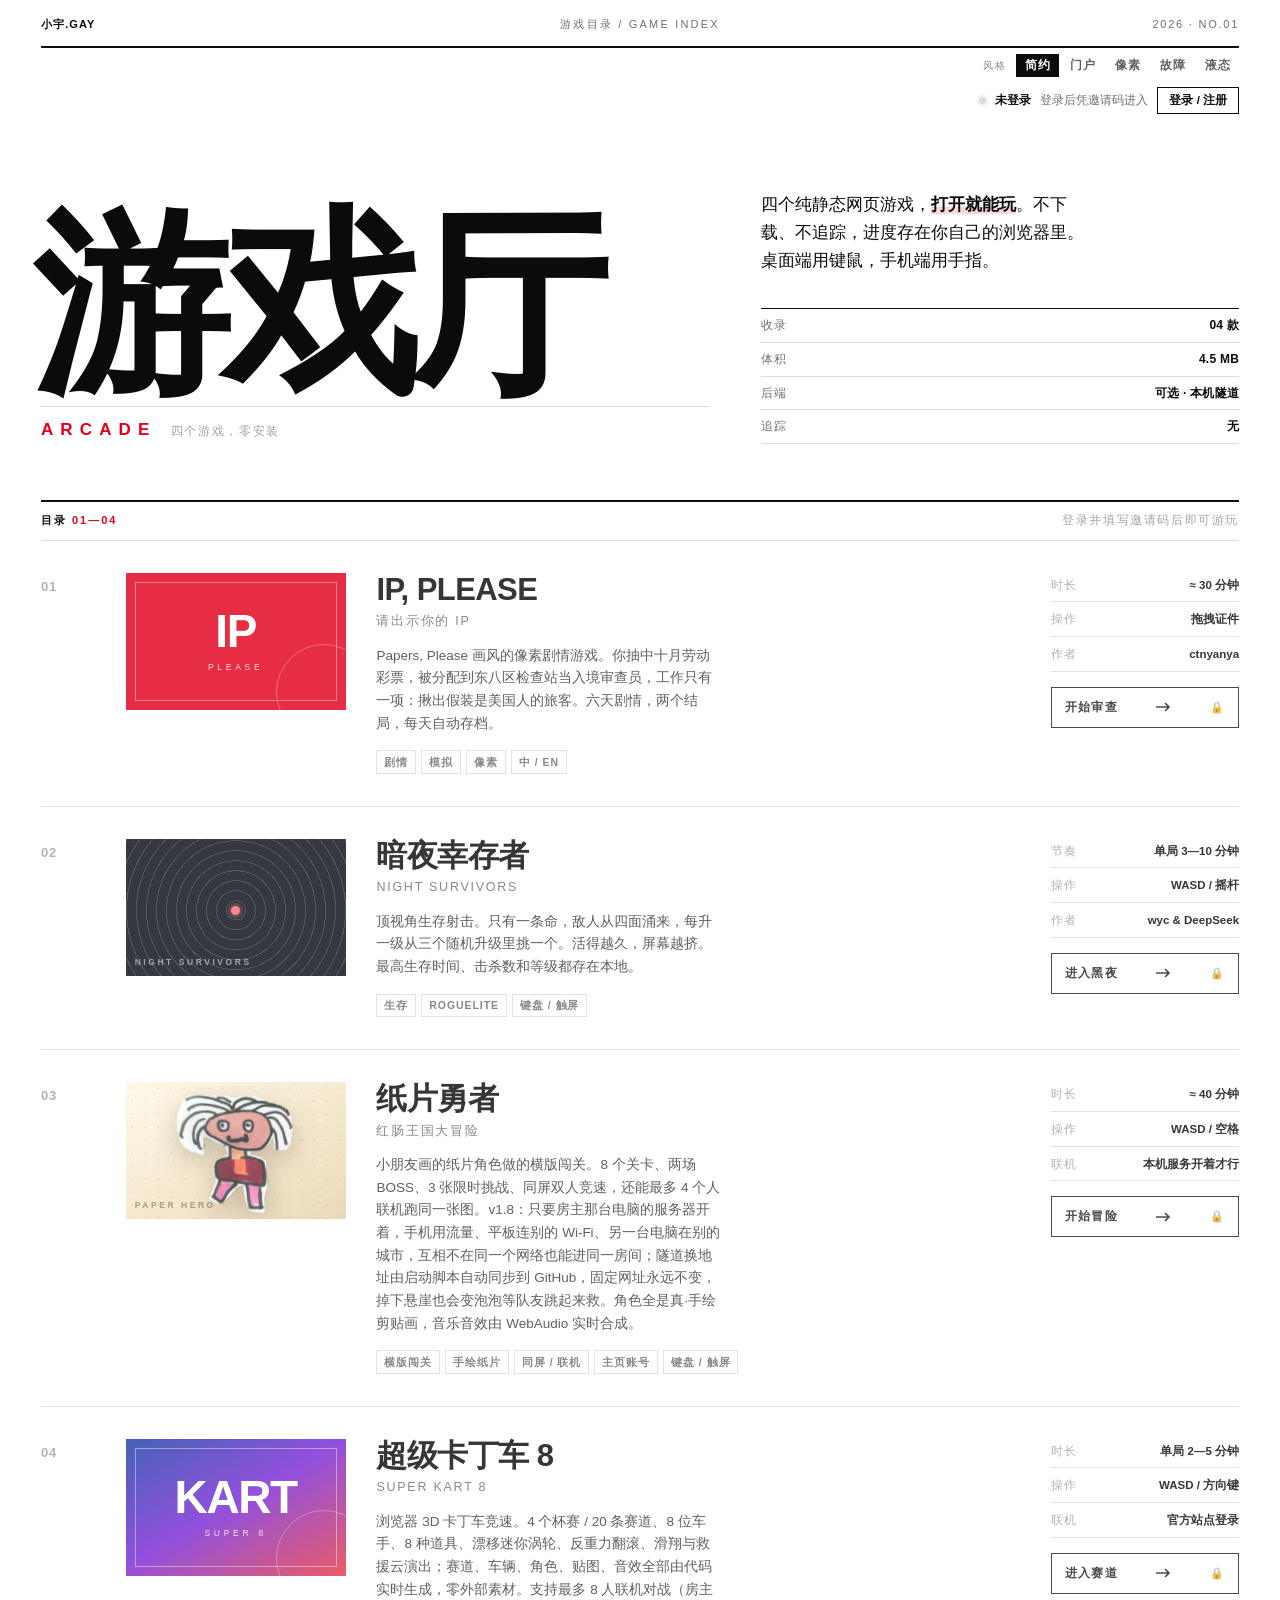
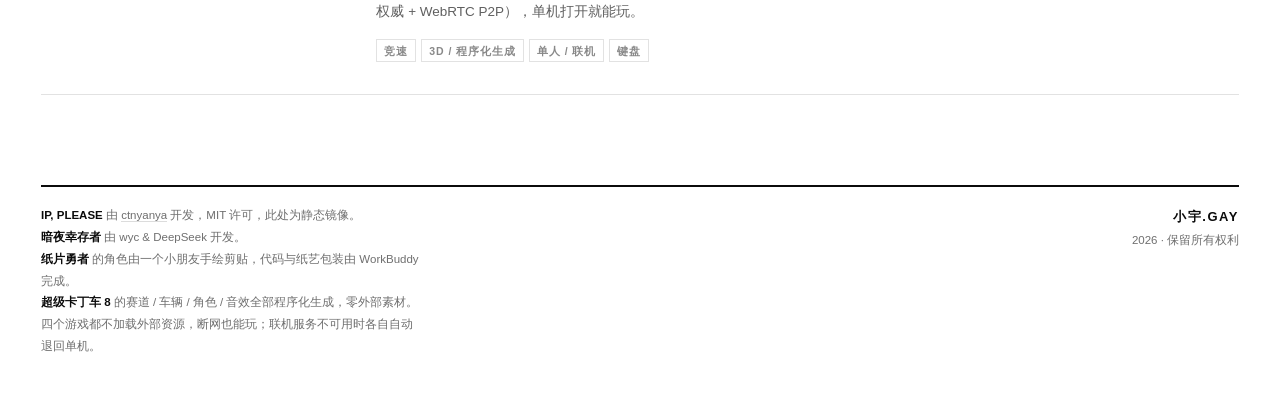
==== index.html @ 8f05ebe6 "Add Super Kart 8 (games/super-kart-8) and 4th entry on homepage" ====
<!DOCTYPE html>
<html lang="zh-CN" data-style="clean">
<head>
<meta charset="UTF-8">
<meta name="viewport" content="width=device-width, initial-scale=1">
<meta name="theme-color" content="#ffffff">
<!-- 账号后端：local = 存本机浏览器；ESP32 发站时会把它改写成 same-origin -->
<meta name="arcade-api" content="local">
<title>游戏厅 · 小宇.GAY</title>
<meta name="description" content="两个纯静态网页游戏：IP, PLEASE（像素剧情）与 暗夜幸存者（生存射击）。打开就能玩，不登录、不下载、不追踪。">
<meta property="og:type" content="website">
<meta property="og:title" content="游戏厅 · 小宇.GAY">
<meta property="og:description" content="两个纯静态网页游戏，打开就能玩。">
<meta property="og:url" content="https://xn--29s3l.xn--0iv.gay/">
<link rel="icon" href="data:image/svg+xml,%3Csvg xmlns='http://www.w3.org/2000/svg' viewBox='0 0 32 32'%3E%3Crect width='32' height='32' fill='%230b0b0b'/%3E%3Crect x='6' y='6' width='20' height='20' fill='%23e2001a'/%3E%3C/svg%3E">
<script>
  /* 尽早应用主题，避免闪白 */
  (function(){
    try{
      var q = new URLSearchParams(location.search).get('style');
      var s = q || localStorage.getItem('arcade-style');
      if(['clean','portal','pixel','glitch','glass'].indexOf(s) >= 0){
        document.documentElement.setAttribute('data-style', s);
      }
    }catch(e){}
  })();
</script>
<style>
/* ==========================================================================
   0. 基础重置
   ========================================================================== */
*{box-sizing:border-box;margin:0;padding:0}
html{-webkit-text-size-adjust:100%}
a{color:inherit;text-decoration:none}
img,svg{display:block}
[hidden]{display:none !important}

/* ==========================================================================
   0.5 通用界面令牌（账号条 / 弹窗共用，各主题覆盖）
   ========================================================================== */
:root{
  --ui-bg:#ffffff;
  --ui-fg:#0b0b0b;
  --ui-mut:#6f6f6f;
  --ui-line:#0b0b0b;
  --ui-soft:#dcdcdc;
  --ui-accent:#e2001a;
  --ui-radius:0px;
  --ui-font:"Helvetica Neue",Helvetica,Arial,"PingFang SC",sans-serif;
  --ui-shadow:0 30px 80px rgba(0,0,0,.24);
  --ui-blur:none;
}
html[data-style="portal"]{
  --ui-bg:#f7fbff;--ui-fg:#001133;--ui-mut:#556;
  --ui-line:#99bbcc;--ui-soft:#c9d8e8;--ui-accent:#2c5c9c;
  --ui-radius:0px;--ui-font:Arial,"黑体","Microsoft YaHei",sans-serif;
  --ui-shadow:4px 4px 0 rgba(0,0,0,.28);
}
html[data-style="pixel"]{
  --ui-bg:#12121e;--ui-fg:#e6e6f0;--ui-mut:#7d7d96;
  --ui-line:#2a2a44;--ui-soft:#3a3a5c;--ui-accent:#00e5ff;
  --ui-radius:0px;--ui-font:ui-monospace,"SF Mono",Menlo,Consolas,monospace;
  --ui-shadow:0 0 0 3px #0b0b12,0 0 0 6px #1a1a2c,0 0 50px rgba(0,229,255,.22);
}
html[data-style="glitch"]{
  --ui-bg:#0b0b0f;--ui-fg:#dcdce2;--ui-mut:#6b6b78;
  --ui-line:#1e1e26;--ui-soft:#23232c;--ui-accent:#ff2b4e;
  --ui-radius:0px;--ui-font:ui-monospace,"SF Mono",Menlo,Consolas,monospace;
  --ui-shadow:0 0 0 1px #2a2a34,0 0 60px rgba(255,43,78,.12);
}
html[data-style="glass"]{
  --ui-bg:rgba(255,255,255,.72);--ui-fg:#15151a;--ui-mut:#5f6068;
  --ui-line:rgba(255,255,255,.9);--ui-soft:rgba(21,21,26,.12);--ui-accent:#0a84ff;
  --ui-radius:26px;--ui-font:-apple-system,BlinkMacSystemFont,"SF Pro Text","PingFang SC",Arial,sans-serif;
  --ui-shadow:0 30px 80px rgba(24,34,66,.26);
  --ui-blur:blur(30px) saturate(180%);
}

/* ==========================================================================
   1. 简约 · 瑞士国际主义（默认）
   ========================================================================== */
html[data-style="clean"]{
  --ink:#0b0b0b;
  --paper:#ffffff;
  --red:#e2001a;
  --gray:#6f6f6f;
  --gray-2:#a3a3a3;
  --rule:#dcdcdc;
  --wash:#f4f4f4;
  --font:"Helvetica Neue",Helvetica,"Inter",Arial,"PingFang SC","Hiragino Sans GB","Microsoft YaHei",sans-serif;
  --pad:clamp(18px,3.2vw,44px);
}
html[data-style="clean"] body{
  background:var(--paper);color:var(--ink);font-family:var(--font);
  font-size:15px;line-height:1.55;
  -webkit-font-smoothing:antialiased;text-rendering:optimizeLegibility;
}
html[data-style="clean"] ::selection{background:var(--red);color:#fff}
html[data-style="clean"] .wrap{max-width:1500px;margin:0 auto;padding:0 var(--pad)}

/* 报头 */
html[data-style="clean"] .masthead{
  display:grid;grid-template-columns:1fr auto 1fr;align-items:baseline;gap:16px;
  padding:16px 0 13px;border-bottom:2px solid var(--ink);
  font-size:11px;letter-spacing:.16em;text-transform:uppercase;font-weight:600;
}
html[data-style="clean"] .masthead .mark{letter-spacing:.1em}
html[data-style="clean"] .masthead .mark b{font-weight:700}
html[data-style="clean"] .masthead .mid{color:var(--gray);letter-spacing:.2em;font-weight:500}
html[data-style="clean"] .masthead .right{text-align:right;color:var(--gray);letter-spacing:.16em;font-weight:500}

/* 首屏 */
html[data-style="clean"] .hero{
  display:grid;grid-template-columns:minmax(0,7fr) minmax(0,5fr);
  gap:clamp(24px,4vw,72px);
  padding:clamp(34px,6vw,78px) 0 clamp(30px,4.5vw,56px);align-items:end;
}
html[data-style="clean"] .hero h1{
  font-size:clamp(76px,15.5vw,208px);line-height:.82;letter-spacing:-.045em;
  font-weight:700;margin-left:-.045em;
}
html[data-style="clean"] .hero .sub{
  display:flex;align-items:baseline;gap:14px;margin-top:clamp(12px,1.6vw,22px);
  padding-top:10px;border-top:1px solid var(--rule);
}
html[data-style="clean"] .hero .sub .en{
  font-size:clamp(13px,1.5vw,17px);letter-spacing:.42em;text-transform:uppercase;
  font-weight:700;color:var(--red);
}
html[data-style="clean"] .hero .sub .cn{font-size:12px;letter-spacing:.14em;color:var(--gray-2);font-weight:500}
html[data-style="clean"] .lede{font-size:clamp(15px,1.35vw,17.5px);line-height:1.62;max-width:34ch;text-wrap:pretty}
html[data-style="clean"] .lede b{font-weight:700;box-shadow:inset 0 -.42em 0 rgba(226,0,26,.16)}
html[data-style="clean"] .specs{margin-top:clamp(22px,2.6vw,34px);border-top:1px solid var(--ink)}
html[data-style="clean"] .specs div{
  display:flex;justify-content:space-between;align-items:baseline;gap:12px;
  padding:7px 0;border-bottom:1px solid var(--rule);font-size:12px;
}
html[data-style="clean"] .specs dt{color:var(--gray);letter-spacing:.1em}
html[data-style="clean"] .specs dd{font-weight:700;font-variant-numeric:tabular-nums;letter-spacing:.02em}

/* 索引栏 */
html[data-style="clean"] .bar{
  display:flex;justify-content:space-between;align-items:baseline;gap:16px;
  padding:10px 0;border-top:2px solid var(--ink);border-bottom:1px solid var(--rule);
  font-size:11px;letter-spacing:.18em;text-transform:uppercase;font-weight:600;
}
html[data-style="clean"] .bar .count{color:var(--red)}
html[data-style="clean"] .bar .hint{color:var(--gray-2);letter-spacing:.14em;font-weight:500;text-transform:none;font-size:11.5px}

/* 条目 */
html[data-style="clean"] .entry{display:block;border-bottom:1px solid var(--rule);position:relative}
html[data-style="clean"] .entry > .row{
  display:grid;grid-template-columns:54px minmax(0,220px) minmax(0,1fr) 188px;
  gap:clamp(16px,2.4vw,38px);padding:clamp(20px,2.6vw,32px) 0;align-items:start;
  transition:background .16s ease;
}
html[data-style="clean"] .entry::before{
  content:"";position:absolute;left:calc(-1 * var(--pad));top:0;bottom:0;width:4px;
  background:var(--red);transform:scaleY(0);transform-origin:top;
  transition:transform .22s cubic-bezier(.2,.7,.3,1);
}
html[data-style="clean"] .entry:hover::before,
html[data-style="clean"] .entry:focus-within::before{transform:scaleY(1)}
html[data-style="clean"] .entry:hover .row,
html[data-style="clean"] .entry:focus-within .row{background:var(--wash)}
html[data-style="clean"] .entry:hover .num,
html[data-style="clean"] .entry:focus-within .num{color:var(--red)}
html[data-style="clean"] .entry:hover .go,
html[data-style="clean"] .entry:focus-within .go{background:var(--red);border-color:var(--red);color:#fff}
html[data-style="clean"] .entry:hover .go svg,
html[data-style="clean"] .entry:focus-within .go svg{transform:translateX(3px)}
html[data-style="clean"] .num{
  font-size:13px;font-weight:700;letter-spacing:.06em;font-variant-numeric:tabular-nums;
  color:var(--gray-2);padding-top:4px;transition:color .16s;
}

/* 封面 */
.art{position:relative;aspect-ratio:16/10;width:100%;overflow:hidden}
.art-ip{background:#e2001a}
.art-ip .lbl{position:absolute;inset:0;display:flex;flex-direction:column;justify-content:center;align-items:center;color:#fff}
.art-ip .big{font-size:clamp(34px,3.6vw,46px);font-weight:700;letter-spacing:-.03em;line-height:1}
.art-ip .small{font-size:8.5px;letter-spacing:.44em;text-transform:uppercase;margin-top:7px;opacity:.85}
.art-ip .frame{position:absolute;inset:9px;border:1px solid rgba(255,255,255,.42)}
.art-ip .stamp{position:absolute;right:-26px;bottom:-30px;width:96px;height:96px;border:1.5px solid rgba(255,255,255,.3);border-radius:50%}
.art-kart{background:linear-gradient(150deg,#1e3fa8 0%,#7a2bd6 48%,#e63946 100%)}
html[data-style="pixel"] .art-kart{background:linear-gradient(150deg,#1b1f4b,#e60067)}
html[data-style="glitch"] .art-kart{background:linear-gradient(150deg,#141824,#6b1020)}
.art-night{background:#0a0d18}
.art-night::before{
  content:"";position:absolute;inset:0;
  background:repeating-radial-gradient(circle at 50% 52%,transparent 0 9px,rgba(255,255,255,.16) 9px 10px);
}
.art-night::after{
  content:"";position:absolute;left:50%;top:52%;width:9px;height:9px;margin:-4.5px 0 0 -4.5px;
  background:#ff6b7a;border-radius:50%;box-shadow:0 0 0 3px rgba(255,107,122,.22);
}
.art-night .lbl{
  position:absolute;left:9px;bottom:7px;font-size:8.5px;letter-spacing:.3em;
  text-transform:uppercase;color:rgba(255,255,255,.55);font-weight:600;
}
.art-paper{background:linear-gradient(150deg,#FFF8E7 0%,#F4E4C4 55%,#E6D2AB 100%)}
.art-paper::before{
  content:"";position:absolute;inset:0;
  background-image:radial-gradient(rgba(120,90,55,.13) 1px,transparent 1px);
  background-size:13px 13px;
}
.art-paper img{
  position:absolute;left:50%;bottom:4%;height:88%;
  transform:translateX(-50%) rotate(-2deg);
  object-fit:contain;
  filter:drop-shadow(0 9px 13px rgba(70,45,20,.3));
}
.art-paper .lbl{
  position:absolute;left:9px;bottom:7px;font-size:8.5px;letter-spacing:.3em;
  text-transform:uppercase;color:rgba(90,60,30,.55);font-weight:600;
}

/* 正文 */
html[data-style="clean"] .body .title{display:block;font-size:clamp(21px,2.5vw,31px);font-weight:700;letter-spacing:-.018em;line-height:1.12}
html[data-style="clean"] .body .title-cn{display:block;font-size:12.5px;letter-spacing:.14em;color:var(--gray);margin-top:5px;font-weight:500}
html[data-style="clean"] .body .desc{display:block;margin-top:13px;font-size:13.5px;line-height:1.68;color:#3d3d3d;max-width:46ch;text-wrap:pretty}
html[data-style="clean"] .tags{display:flex;flex-wrap:wrap;gap:5px;margin-top:15px}
html[data-style="clean"] .tags span{
  font-size:10.5px;letter-spacing:.09em;padding:2.5px 7px;border:1px solid var(--rule);
  color:var(--gray);font-weight:600;text-transform:uppercase;
}

/* 侧栏 */
html[data-style="clean"] .side{display:flex;flex-direction:column;gap:9px;padding-top:4px}
html[data-style="clean"] .side .kv{display:flex;justify-content:space-between;gap:8px;font-size:11.5px;padding-bottom:7px;border-bottom:1px solid var(--rule)}
html[data-style="clean"] .side .kv .k{color:var(--gray-2);letter-spacing:.08em}
html[data-style="clean"] .side .kv .v{font-weight:600;text-align:right;font-variant-numeric:tabular-nums}
html[data-style="clean"] .go{
  margin-top:6px;display:flex;align-items:center;justify-content:space-between;gap:8px;
  padding:10px 13px;border:1.5px solid var(--ink);font-size:12px;font-weight:700;letter-spacing:.1em;
  transition:background .16s,border-color .16s,color .16s;
}
html[data-style="clean"] .go svg{transition:transform .18s ease;flex:none}

/* 页脚 */
html[data-style="clean"] footer{
  margin-top:clamp(48px,7vw,96px);border-top:2px solid var(--ink);padding:18px 0 44px;
  display:grid;grid-template-columns:1fr auto;gap:18px 40px;font-size:11.5px;color:var(--gray);
}
html[data-style="clean"] footer .credits{line-height:1.9;max-width:60ch}
html[data-style="clean"] footer .credits b{color:var(--ink);font-weight:600}
html[data-style="clean"] footer .credits a{border-bottom:1px solid var(--rule);transition:border-color .15s,color .15s}
html[data-style="clean"] footer .credits a:hover{color:var(--red);border-color:var(--red)}
html[data-style="clean"] footer .sign{text-align:right;line-height:1.9}
html[data-style="clean"] footer .sign .big{display:block;font-size:13px;font-weight:700;letter-spacing:.12em;color:var(--ink);text-transform:uppercase}

@media (max-width:1000px){
  html[data-style="clean"] .entry > .row{grid-template-columns:40px minmax(0,180px) minmax(0,1fr)}
  html[data-style="clean"] .side{grid-column:1 / -1;flex-direction:row;flex-wrap:wrap;align-items:center;padding-top:2px}
  html[data-style="clean"] .side .kv{border:0;padding:0;gap:6px;flex:none}
  html[data-style="clean"] .side .kv .k{display:none}
  html[data-style="clean"] .side .kv .v{font-weight:500;color:var(--gray);font-size:11.5px}
  html[data-style="clean"] .go{margin-top:0;margin-left:auto;flex:none;padding:8px 12px}
}
@media (max-width:820px){
  html[data-style="clean"] .hero{grid-template-columns:1fr;align-items:start;gap:26px}
  html[data-style="clean"] .lede{max-width:none}
  html[data-style="clean"] .specs{max-width:420px}
}
@media (max-width:680px){
  html[data-style="clean"] .entry > .row{grid-template-columns:32px minmax(0,1fr);gap:14px}
  html[data-style="clean"] .art{grid-column:2;aspect-ratio:16/7;max-width:100%}
  html[data-style="clean"] .body{grid-column:2}
  html[data-style="clean"] .side{grid-column:2;flex-direction:column;align-items:stretch;gap:8px}
  html[data-style="clean"] .go{margin-left:0;width:100%;justify-content:space-between}
  html[data-style="clean"] .side .kv{display:flex;border-bottom:1px solid var(--rule);padding-bottom:7px}
  html[data-style="clean"] .side .kv .k{display:block}
  html[data-style="clean"] .side .kv .v{color:var(--ink);font-weight:600}
  html[data-style="clean"] footer{grid-template-columns:1fr}
  html[data-style="clean"] footer .sign{text-align:left}
}
@media (max-width:640px){
  html[data-style="clean"] .masthead{grid-template-columns:1fr 1fr;gap:6px}
  html[data-style="clean"] .masthead .mid{display:none}
  html[data-style="clean"] .bar .hint{display:none}
}

/* ==========================================================================
   2. 千禧年门户 · Y2K Portal
   ========================================================================== */
html[data-style="portal"]{
  --font:"Times New Roman",SimSun,"宋体",serif;
  --ui:Arial,"Helvetica Neue","黑体",sans-serif;
}
html[data-style="portal"] body{
  background:#b9d5ee;
  background-image:
    repeating-linear-gradient(45deg,rgba(255,255,255,.5) 0 1px,transparent 1px 5px),
    repeating-linear-gradient(-45deg,rgba(255,255,255,.5) 0 1px,transparent 1px 5px);
  background-attachment:fixed;
  color:#000;font-family:var(--font);font-size:12px;line-height:1.6;
  padding:10px 8px 40px;
}
html[data-style="portal"] .wrap{
  max-width:840px;margin:0 auto;background:#fff;
  border:3px double #336;outline:1px solid #9bc;
  padding:0 0 12px;
}
html[data-style="portal"] .masthead{
  display:block;text-align:center;
  background:linear-gradient(180deg,#0b3d91 0%,#1f6fc4 55%,#0b3d91 100%);
  border-bottom:3px solid #ff9900;padding:10px 8px 8px;
}
html[data-style="portal"] .masthead .mark{
  display:block;font-family:var(--ui);font-size:27px;font-weight:bold;color:#fff;
  letter-spacing:.06em;text-shadow:2px 2px 0 #002244,4px 4px 0 rgba(0,0,0,.25);
}
html[data-style="portal"] .masthead .mark b{color:#ffe14d}
html[data-style="portal"] .masthead .mid{display:block;font-size:11px;color:#cfe4ff;margin-top:3px;letter-spacing:.1em}
html[data-style="portal"] .masthead .right{display:block;font-size:10px;color:#9fc4ee;margin-top:4px;text-align:center;letter-spacing:.06em}

/* 跑马灯 */
html[data-style="portal"] .y2k-marquee{
  background:#ffffcc;border-bottom:1px solid #cc9;padding:3px 0;overflow:hidden;
  font-size:11.5px;color:#c00;white-space:nowrap;
}
html[data-style="portal"] .y2k-marquee span{display:inline-block;padding-left:100%;animation:marquee 22s linear infinite}
@keyframes marquee{to{transform:translateX(-100%)}}

/* 首屏 */
html[data-style="portal"] .hero{display:block;padding:10px 12px 6px;text-align:center}
html[data-style="portal"] .hero h1{
  font-family:var(--ui);font-size:22px;line-height:1.25;letter-spacing:0;
  color:#c00;margin:2px 0 3px;text-shadow:1px 1px 0 #fff,2px 2px 0 #eee;
}
html[data-style="portal"] .hero .sub{display:block;border:0;margin:0;padding:0}
html[data-style="portal"] .hero .sub .en{display:none}
html[data-style="portal"] .hero .sub .cn{font-size:11px;color:#666;letter-spacing:0}
html[data-style="portal"] .lede{
  font-size:12px;line-height:1.85;text-align:left;max-width:none;
  border:1px solid #c9d8e8;background:#f2f8ff;padding:8px 10px;margin:8px 0;
}
html[data-style="portal"] .lede b{box-shadow:none;color:#c00;font-weight:bold}
html[data-style="portal"] .specs{margin:8px 0 0;border:1px solid #c9d8e8}
html[data-style="portal"] .specs div{
  display:flex;justify-content:space-between;gap:8px;
  padding:4px 9px;border-bottom:1px dotted #aac;font-size:11px;background:#f7fbff;
}
html[data-style="portal"] .specs div:last-child{border-bottom:0}
html[data-style="portal"] .specs dt{color:#335;letter-spacing:0}
html[data-style="portal"] .specs dd{font-weight:bold;color:#003399;font-variant-numeric:normal}

/* 索引栏 */
html[data-style="portal"] .bar{
  display:flex;justify-content:space-between;align-items:center;gap:8px;
  margin:10px 12px 0;padding:4px 9px;border:1px solid #99b;
  background:linear-gradient(180deg,#eaf3ff,#cfe2f7);
  font-family:var(--ui);font-size:11px;font-weight:bold;color:#003399;
}
html[data-style="portal"] .bar .count{color:#c00}
html[data-style="portal"] .bar .hint{font-weight:normal;color:#556;font-size:10.5px}

/* 条目 */
html[data-style="portal"] .entry{display:block;margin:10px 12px 0;border:1px solid #99b;background:#fff}
html[data-style="portal"] .entry::before{content:none}
html[data-style="portal"] .entry > .row{display:flex;flex-wrap:wrap;padding:0;gap:0;background:none;transition:none}
html[data-style="portal"] .entry:hover > .row{background:none}
html[data-style="portal"] .entry .num{
  order:-1;flex:0 0 100%;display:block;padding:3px 9px;
  background:linear-gradient(180deg,#5b8ac6,#2c5c9c);
  color:#fff;font-family:var(--ui);font-size:11px;font-weight:bold;letter-spacing:.04em;
  border-bottom:1px solid #24497d;
}
html[data-style="portal"] .entry .num::before{content:"★ 推荐游戏 "}
html[data-style="portal"] .entry .num::after{content:" · 点击标题进入";font-weight:normal;opacity:.85}
html[data-style="portal"] .entry .art{
  flex:0 0 106px;height:76px;aspect-ratio:auto;margin:9px 0 9px 9px;
  border:2px inset #c9d8e8;overflow:hidden;
}
html[data-style="portal"] .art-ip .big{font-size:26px}
html[data-style="portal"] .art-ip .small{font-size:6px;letter-spacing:.3em;margin-top:3px}
html[data-style="portal"] .art-ip .frame{inset:5px}
html[data-style="portal"] .art-ip .stamp{display:none}
html[data-style="portal"] .art-night .lbl{font-size:6px;left:5px;bottom:4px;letter-spacing:.18em}
html[data-style="portal"] .entry .body{flex:1 1 0;min-width:0;padding:9px 10px}
html[data-style="portal"] .body .title{
  display:inline;font-family:var(--ui);font-size:15px;font-weight:bold;letter-spacing:0;
  color:#0000ee;text-decoration:underline;line-height:1.4;
}
html[data-style="portal"] .entry:hover .body .title{color:#c00}
html[data-style="portal"] .body .title-cn{display:inline;font-size:11.5px;color:#555;letter-spacing:0;margin-left:6px}
html[data-style="portal"] .body .desc{display:block;margin-top:5px;font-size:12px;line-height:1.75;color:#222;max-width:none}
html[data-style="portal"] .tags{display:flex;flex-wrap:wrap;gap:4px;margin-top:6px}
html[data-style="portal"] .tags span{
  font-family:var(--ui);font-size:10px;letter-spacing:0;padding:1px 6px;
  border:1px solid #a8c0d8;background:#eef5fc;color:#335;font-weight:normal;text-transform:none;
}
html[data-style="portal"] .entry .side{
  flex:0 0 100%;display:flex;flex-wrap:wrap;align-items:center;gap:10px;
  padding:6px 10px;border-top:1px dotted #aac;background:#fafcff;
}
html[data-style="portal"] .side .kv{display:flex;gap:4px;border:0;padding:0;font-size:11px;flex:none}
html[data-style="portal"] .side .kv .k{color:#667;letter-spacing:0}
html[data-style="portal"] .side .kv .k::after{content:"："}
html[data-style="portal"] .side .kv .v{font-weight:normal;color:#222}
html[data-style="portal"] .go{
  margin:0 0 0 auto;padding:3px 12px;border:2px outset #dfe6ee;background:#e9eef4;
  color:#003;font-family:var(--ui);font-size:11px;font-weight:bold;letter-spacing:0;
  justify-content:center;gap:6px;
}
html[data-style="portal"] .go svg{display:none}
html[data-style="portal"] .go::before{content:"▶ "}
html[data-style="portal"] .entry:hover .go{background:#ffe9a8;border-color:#ffcc66;color:#c00}

/* 广告位 */
html[data-style="portal"] .y2k-ad{
  margin:12px;border:2px ridge #c9d8e8;background:linear-gradient(100deg,#fff2a8,#ffd6e8 45%,#c8e8ff 100%);
  padding:8px 10px;display:flex;align-items:center;justify-content:space-between;gap:10px;
  font-family:var(--ui);
}
html[data-style="portal"] .y2k-ad .ad-txt{font-size:13px;font-weight:bold;color:#c00}
html[data-style="portal"] .y2k-ad .ad-sub{font-size:10.5px;color:#333;margin-top:2px;font-weight:normal}
html[data-style="portal"] .y2k-ad .blink{
  font-size:11px;font-weight:bold;color:#fff;background:#c00;padding:3px 10px;
  border:1px solid #900;animation:blink 1s step-end infinite;white-space:nowrap;
}
@keyframes blink{50%{opacity:0}}

html[data-style="portal"] .y2k-tools{
  margin:12px;padding:8px 10px;border:1px solid #99b;background:#f7fbff;
  font-family:var(--ui);font-size:11px;color:#335;
}
html[data-style="portal"] .y2k-tools .row2{display:flex;flex-wrap:wrap;gap:6px 14px;align-items:center;margin-top:6px}
html[data-style="portal"] .y2k-tools .lbl{color:#667}
html[data-style="portal"] .y2k-counter{display:inline-flex;gap:0;border:1px solid #666;background:#000;padding:1px}
html[data-style="portal"] .y2k-counter i{
  font-style:normal;font-family:"Courier New",monospace;font-size:12px;font-weight:bold;
  color:#3f3;background:#111;padding:1px 3px;border-right:1px solid #333;
}
html[data-style="portal"] .y2k-counter i:last-child{border-right:0}
html[data-style="portal"] .y2k-build{
  margin:12px;padding:5px 10px;text-align:center;font-family:var(--ui);font-size:11px;
  color:#7a3b00;background:repeating-linear-gradient(45deg,#ffe9a8 0 8px,#ffd97a 8px 16px);
  border:1px dashed #c90;
}
html[data-style="portal"] footer{
  margin:12px;padding:10px;border-top:2px solid #99b;background:#f2f8ff;
  display:block;font-size:11px;color:#445;line-height:1.9;text-align:center;
}
html[data-style="portal"] footer .credits{max-width:none}
html[data-style="portal"] footer .credits b{color:#003399}
html[data-style="portal"] footer .credits a{color:#0000ee;text-decoration:underline}
html[data-style="portal"] footer .sign{text-align:center;margin-top:8px;color:#667}
html[data-style="portal"] footer .sign .big{display:inline;font-size:11px;font-weight:bold;letter-spacing:.05em;color:#335;text-transform:none}

/* ==========================================================================
   3. 像素 · Pixel
   ========================================================================== */
html[data-style="pixel"]{
  --p-bg:#0b0b12;
  --p-panel:#12121e;
  --p-line:#2a2a44;
  --p-cyan:#00e5ff;
  --p-pink:#ff2e88;
  --p-yellow:#ffe14d;
  --p-text:#e6e6f0;
  --p-dim:#7d7d96;
  --mono:ui-monospace,"SF Mono",Menlo,Consolas,"Courier New",monospace;
}
html[data-style="pixel"] body{
  background:
    radial-gradient(circle at 1px 1px,rgba(0,229,255,.10) 1px,transparent 0) 0 0/10px 10px,
    var(--p-bg);
  color:var(--p-text);font-family:var(--mono);font-size:13.5px;line-height:1.6;
  padding:20px 12px 60px;
  -webkit-font-smoothing:none;
}
html[data-style="pixel"] body::after{
  content:"";position:fixed;inset:0;pointer-events:none;z-index:80;
  background:repeating-linear-gradient(180deg,rgba(0,0,0,.30) 0 1px,transparent 1px 3px);
}
html[data-style="pixel"] ::selection{background:var(--p-cyan);color:#04121e}
html[data-style="pixel"] .wrap{
  max-width:1120px;margin:0 auto;padding:0 18px 22px;background:rgba(14,14,26,.92);
  border:3px solid var(--p-line);
  box-shadow:0 0 0 3px var(--p-bg),0 0 0 6px #1a1a2c,0 0 70px rgba(0,229,255,.10);
}
html[data-style="pixel"] .masthead{
  display:flex;justify-content:space-between;align-items:baseline;gap:12px;flex-wrap:wrap;
  padding:14px 0 12px;border-bottom:3px solid var(--p-line);
  font-size:11px;letter-spacing:.18em;text-transform:uppercase;font-weight:700;color:var(--p-cyan);
}
html[data-style="pixel"] .masthead .mark b{color:var(--p-pink)}
html[data-style="pixel"] .masthead .mid{color:var(--p-dim);letter-spacing:.2em}
html[data-style="pixel"] .masthead .right{color:var(--p-dim);letter-spacing:.16em}
html[data-style="pixel"] .hero{
  display:grid;grid-template-columns:minmax(0,1.35fr) minmax(0,1fr);
  gap:34px;padding:30px 0 26px;align-items:end;
}
html[data-style="pixel"] .hero h1{
  font-size:clamp(46px,8.4vw,96px);line-height:.92;letter-spacing:.02em;font-weight:700;
  color:#fff;
  text-shadow:
    2px 0 0 #0b0b12,-2px 0 0 #0b0b12,0 2px 0 #0b0b12,0 -2px 0 #0b0b12,
    6px 6px 0 var(--p-pink);
}
html[data-style="pixel"] .hero .sub{
  display:flex;align-items:baseline;gap:12px;margin-top:18px;padding-top:9px;
  border-top:2px dashed var(--p-line);
}
html[data-style="pixel"] .hero .sub .en{
  font-size:12px;letter-spacing:.4em;text-transform:uppercase;font-weight:700;color:var(--p-yellow);
}
html[data-style="pixel"] .hero .sub .cn{font-size:11px;letter-spacing:.16em;color:var(--p-dim)}
html[data-style="pixel"] .lede{font-size:13px;line-height:1.85;color:#b9b9cd;max-width:40ch}
html[data-style="pixel"] .lede b{color:var(--p-cyan);font-weight:700;background:rgba(0,229,255,.10);padding:0 3px}
html[data-style="pixel"] .specs{margin-top:18px;border:2px solid var(--p-line);background:rgba(0,0,0,.35)}
html[data-style="pixel"] .specs div{
  display:flex;justify-content:space-between;gap:10px;padding:5px 9px;
  border-bottom:1px solid var(--p-line);font-size:11.5px;
}
html[data-style="pixel"] .specs div:last-child{border-bottom:0}
html[data-style="pixel"] .specs dt{color:var(--p-dim);letter-spacing:.1em}
html[data-style="pixel"] .specs dd{color:var(--p-cyan);font-weight:700}
html[data-style="pixel"] .bar{
  display:flex;justify-content:space-between;align-items:center;gap:12px;
  padding:7px 10px;background:var(--p-line);color:#cfe9ff;
  font-size:11px;letter-spacing:.2em;text-transform:uppercase;font-weight:700;
}
html[data-style="pixel"] .bar .count{color:var(--p-yellow)}
html[data-style="pixel"] .bar .hint{color:#9fb6d0;letter-spacing:.1em;font-weight:400;text-transform:none}
html[data-style="pixel"] .list{padding-top:16px;display:grid;gap:16px}
html[data-style="pixel"] .entry{display:block;border:3px solid var(--p-line);background:var(--p-panel);transition:border-color .12s,transform .12s}
html[data-style="pixel"] .entry::before{content:none}
html[data-style="pixel"] .entry > .row{
  display:grid;grid-template-columns:52px 168px minmax(0,1fr) 176px;
  gap:18px;padding:14px;align-items:start;background:none;
}
html[data-style="pixel"] .entry:hover,
html[data-style="pixel"] .entry:focus-within{border-color:var(--p-cyan);box-shadow:0 0 0 3px rgba(0,229,255,.22)}
html[data-style="pixel"] .entry:hover > .row{background:none}
html[data-style="pixel"] .num{
  font-size:22px;font-weight:700;color:#4a4a6e;letter-spacing:0;padding-top:0;
  text-shadow:2px 2px 0 rgba(0,0,0,.6);
}
html[data-style="pixel"] .entry:hover .num{color:var(--p-pink)}
html[data-style="pixel"] .art{border:3px solid #3a3a5c;aspect-ratio:16/10}
html[data-style="pixel"] .art-ip{background:var(--p-pink)}
html[data-style="pixel"] .art-ip .frame{inset:6px;border:3px solid rgba(255,255,255,.5)}
html[data-style="pixel"] .art-ip .big{font-size:34px;text-shadow:3px 3px 0 rgba(0,0,0,.35)}
html[data-style="pixel"] .art-ip .small{font-size:8px;letter-spacing:.4em}
html[data-style="pixel"] .art-night{background:#05070f}
html[data-style="pixel"] .art-night::before{
  background:repeating-radial-gradient(circle at 50% 52%,transparent 0 7px,rgba(0,229,255,.28) 7px 8px);
}
html[data-style="pixel"] .art-night::after{background:var(--p-yellow);border-radius:0;width:8px;height:8px;margin:-4px 0 0 -4px;box-shadow:0 0 0 4px rgba(255,225,77,.2)}
html[data-style="pixel"] .art-night .lbl{color:rgba(0,229,255,.7);font-size:8px}
html[data-style="pixel"] .body .title{
  display:block;font-size:22px;font-weight:700;letter-spacing:.04em;color:#fff;line-height:1.2;
  text-transform:uppercase;
}
html[data-style="pixel"] .entry:hover .body .title{color:var(--p-cyan)}
html[data-style="pixel"] .body .title-cn{display:block;font-size:12px;color:var(--p-pink);letter-spacing:.12em;margin-top:4px}
html[data-style="pixel"] .body .desc{display:block;margin-top:10px;font-size:12.5px;line-height:1.8;color:#a8a8c0;max-width:44ch}
html[data-style="pixel"] .tags{display:flex;flex-wrap:wrap;gap:5px;margin-top:12px}
html[data-style="pixel"] .tags span{
  font-size:10px;letter-spacing:.1em;padding:2px 6px;border:2px solid #3a3a5c;
  color:#9fb6d0;text-transform:uppercase;
}
html[data-style="pixel"] .entry:hover .tags span{border-color:#2f5a6e;color:var(--p-cyan)}
html[data-style="pixel"] .side{display:flex;flex-direction:column;gap:6px}
html[data-style="pixel"] .side .kv{
  display:flex;justify-content:space-between;gap:8px;font-size:11px;
  padding-bottom:5px;border-bottom:1px dashed #2f2f48;
}
html[data-style="pixel"] .side .kv .k{color:var(--p-dim);letter-spacing:.08em}
html[data-style="pixel"] .side .kv .v{color:#d5d5e8;font-weight:700}
html[data-style="pixel"] .go{
  margin-top:8px;display:flex;align-items:center;justify-content:center;gap:8px;
  padding:9px 10px;background:var(--p-cyan);color:#04121e;border:3px solid #00a8bd;
  font-size:11.5px;font-weight:700;letter-spacing:.14em;text-transform:uppercase;
  box-shadow:3px 3px 0 #006b7a;
}
html[data-style="pixel"] .entry:hover .go{background:var(--p-yellow);border-color:#c9a800;color:#221a00;box-shadow:3px 3px 0 #8a7200}
html[data-style="pixel"] .go svg{display:none}
html[data-style="pixel"] .go::after{content:" >>"}
html[data-style="pixel"] footer{
  margin-top:34px;padding:14px 0 6px;border-top:3px solid var(--p-line);
  display:block;font-size:11px;color:var(--p-dim);line-height:2;
}
html[data-style="pixel"] footer .credits b{color:var(--p-cyan)}
html[data-style="pixel"] footer .credits a{color:var(--p-pink);border-bottom:1px dashed currentColor}
html[data-style="pixel"] footer .sign{margin-top:10px;text-align:left}
html[data-style="pixel"] footer .sign .big{display:inline;font-size:11px;font-weight:700;letter-spacing:.2em;color:var(--p-yellow);text-transform:uppercase}
@media (max-width:980px){
  html[data-style="pixel"] .entry > .row{grid-template-columns:44px 140px minmax(0,1fr)}
  html[data-style="pixel"] .side{grid-column:1 / -1;flex-direction:row;flex-wrap:wrap;align-items:center;gap:10px}
  html[data-style="pixel"] .side .kv{border:0;padding:0;gap:5px;flex:none}
  html[data-style="pixel"] .side .kv .k{display:none}
  html[data-style="pixel"] .go{margin:0 0 0 auto;padding:7px 12px}
}
@media (max-width:760px){
  html[data-style="pixel"] .hero{grid-template-columns:1fr;align-items:start;gap:22px}
  html[data-style="pixel"] .lede{max-width:none}
}
@media (max-width:620px){
  html[data-style="pixel"] .entry > .row{grid-template-columns:34px minmax(0,1fr);gap:12px}
  html[data-style="pixel"] .art{grid-column:2;aspect-ratio:16/7}
  html[data-style="pixel"] .body{grid-column:2}
  html[data-style="pixel"] .side{grid-column:2;flex-direction:column;align-items:stretch}
  html[data-style="pixel"] .side .kv{display:flex;border-bottom:1px dashed #2f2f48;padding-bottom:5px}
  html[data-style="pixel"] .side .kv .k{display:block}
  html[data-style="pixel"] .go{margin:0;width:100%}
  html[data-style="pixel"] .bar .hint{display:none}
}

/* ==========================================================================
   4. 故障崩坏 · Glitch
   ========================================================================== */
html[data-style="glitch"]{
  --g-bg:#060608;
  --g-panel:#0b0b0f;
  --g-line:#1e1e26;
  --g-red:#ff2b4e;
  --g-cyan:#00f0ff;
  --g-text:#dcdce2;
  --g-dim:#6b6b78;
  --mono:ui-monospace,"SF Mono",Menlo,Consolas,"Courier New",monospace;
}
html[data-style="glitch"] body{
  background:var(--g-bg);color:var(--g-text);
  font-family:var(--mono);font-size:13px;line-height:1.7;
  padding:26px 16px 70px;overflow-x:hidden;
}
html[data-style="glitch"] body::before{
  content:"";position:fixed;inset:0;pointer-events:none;z-index:88;
  background:repeating-linear-gradient(180deg,rgba(0,0,0,.45) 0 1px,transparent 1px 4px);
  opacity:.3;
}
html[data-style="glitch"] body::after{
  content:"";position:fixed;inset:-40%;pointer-events:none;z-index:89;opacity:.05;
  background-image:url("data:image/svg+xml,%3Csvg xmlns='http://www.w3.org/2000/svg' width='160' height='160'%3E%3Cfilter id='n'%3E%3CfeTurbulence type='fractalNoise' baseFrequency='.85' numOctaves='3' stitchTiles='stitch'/%3E%3C/filter%3E%3Crect width='160' height='160' filter='url(%23n)'/%3E%3C/svg%3E");
  animation:grain .5s steps(3) infinite;
}
@keyframes grain{
  0%{transform:translate(0,0)}
  33%{transform:translate(-3%,2%)}
  66%{transform:translate(2%,-3%)}
  100%{transform:translate(0,0)}
}
html[data-style="glitch"] ::selection{background:var(--g-red);color:#fff}
html[data-style="glitch"] .wrap{max-width:1180px;margin:0 auto;position:relative}
html[data-style="glitch"] .masthead{
  display:flex;justify-content:space-between;align-items:baseline;gap:14px;flex-wrap:wrap;
  padding:10px 0;border-top:1px solid var(--g-red);border-bottom:1px solid var(--g-line);
  font-size:10.5px;letter-spacing:.22em;text-transform:uppercase;color:var(--g-dim);
}
html[data-style="glitch"] .masthead .mark{color:var(--g-text);font-weight:700}
html[data-style="glitch"] .masthead .mark b{color:var(--g-red)}
html[data-style="glitch"] .masthead .mid::before{content:"// ";color:var(--g-red)}
html[data-style="glitch"] .hero{
  display:grid;grid-template-columns:minmax(0,1.25fr) minmax(0,1fr);
  gap:40px;padding:44px 0 34px;align-items:end;
}
html[data-style="glitch"] .hero h1{
  position:relative;z-index:0;font-size:clamp(52px,10vw,140px);line-height:.9;letter-spacing:-.02em;
  font-weight:700;color:#f2f2f6;
}
html[data-style="glitch"] .hero h1::before,
html[data-style="glitch"] .hero h1::after{
  content:attr(data-text);position:absolute;left:0;top:0;width:100%;height:100%;
  pointer-events:none;z-index:-1;
}
html[data-style="glitch"] .hero h1::before{
  color:var(--g-red);clip-path:inset(0 0 58% 0);
  animation:gA 4.2s steps(1) infinite;
}
html[data-style="glitch"] .hero h1::after{
  color:var(--g-cyan);clip-path:inset(46% 0 0 0);
  animation:gB 3.4s steps(1) infinite;
}
@keyframes gA{
  0%,86%{clip-path:inset(0 0 58% 0);transform:translate(-3px,0)}
  88%{clip-path:inset(12% 0 62% 0);transform:translate(-8px,0)}
  90%{clip-path:inset(0 0 58% 0);transform:translate(-3px,0)}
  93%{clip-path:inset(38% 0 20% 0);transform:translate(6px,0)}
  95%{clip-path:inset(0 0 58% 0);transform:translate(-3px,0)}
}
@keyframes gB{
  0%,78%{clip-path:inset(46% 0 0 0);transform:translate(3px,0)}
  80%{clip-path:inset(62% 0 8% 0);transform:translate(8px,0)}
  82%{clip-path:inset(46% 0 0 0);transform:translate(3px,0)}
  87%{clip-path:inset(20% 0 40% 0);transform:translate(-6px,0)}
  89%{clip-path:inset(46% 0 0 0);transform:translate(3px,0)}
}
html[data-style="glitch"] .hero .sub{
  display:flex;align-items:baseline;gap:14px;margin-top:20px;padding-top:9px;
  border-top:1px dashed var(--g-line);
}
html[data-style="glitch"] .hero .sub .en{
  font-size:11px;letter-spacing:.44em;text-transform:uppercase;color:var(--g-cyan);
}
html[data-style="glitch"] .hero .sub .cn{font-size:11px;letter-spacing:.1em;color:var(--g-dim)}
html[data-style="glitch"] .lede{font-size:12.5px;line-height:1.95;color:#a6a6b4;max-width:42ch}
html[data-style="glitch"] .lede b{color:var(--g-text);font-weight:700;background:rgba(255,43,78,.16);padding:0 2px}
html[data-style="glitch"] .specs{margin-top:20px;border-top:1px solid var(--g-line)}
html[data-style="glitch"] .specs div{
  display:flex;justify-content:space-between;gap:10px;padding:5px 0;
  border-bottom:1px solid var(--g-line);font-size:11px;
}
html[data-style="glitch"] .specs dt{color:var(--g-dim);letter-spacing:.14em;text-transform:uppercase}
html[data-style="glitch"] .specs dd{color:var(--g-cyan);font-weight:700}
html[data-style="glitch"] .bar{
  display:flex;justify-content:space-between;align-items:center;gap:12px;
  padding:7px 10px;border:1px solid var(--g-line);background:var(--g-panel);
  font-size:10.5px;letter-spacing:.22em;text-transform:uppercase;color:var(--g-dim);
}
html[data-style="glitch"] .bar .count{color:var(--g-red)}
html[data-style="glitch"] .bar .hint{letter-spacing:.1em;text-transform:none}
html[data-style="glitch"] .list{padding-top:18px;display:grid;gap:14px}
html[data-style="glitch"] .entry{
  display:block;position:relative;border:1px solid var(--g-line);background:var(--g-panel);
  transition:border-color .15s,transform .12s;
}
html[data-style="glitch"] .entry::before{
  content:"";position:absolute;left:0;top:0;bottom:0;width:2px;background:var(--g-red);
  transform:scaleY(0);transform-origin:top;transition:transform .2s;
}
html[data-style="glitch"] .entry:hover{border-color:#34343f;transform:translateX(2px)}
html[data-style="glitch"] .entry:hover::before{transform:scaleY(1)}
html[data-style="glitch"] .entry > .row{
  display:grid;grid-template-columns:56px 170px minmax(0,1fr) 180px;
  gap:22px;padding:16px;align-items:start;background:none;
}
html[data-style="glitch"] .entry:hover > .row{background:none}
html[data-style="glitch"] .num{
  font-size:11px;color:var(--g-dim);letter-spacing:.2em;padding-top:2px;
}
html[data-style="glitch"] .num::before{content:"["}
html[data-style="glitch"] .num::after{content:"]"}
html[data-style="glitch"] .entry:hover .num{color:var(--g-red)}
html[data-style="glitch"] .art{filter:grayscale(.55) contrast(1.15);transition:filter .2s}
html[data-style="glitch"] .entry:hover .art{filter:grayscale(0) contrast(1.1)}
html[data-style="glitch"] .art-ip{background:#b3001a}
html[data-style="glitch"] .art-night{background:#04060b}
html[data-style="glitch"] .body .title{
  position:relative;display:inline-block;font-size:20px;font-weight:700;
  letter-spacing:.02em;color:#f0f0f5;text-transform:uppercase;line-height:1.3;
}
html[data-style="glitch"] .entry:hover .body .title{
  text-shadow:2px 0 var(--g-red),-2px 0 var(--g-cyan);
  animation:jitter .18s steps(2) infinite;
}
@keyframes jitter{
  0%{transform:translate(0,0)}
  50%{transform:translate(-1px,1px)}
  100%{transform:translate(1px,-1px)}
}
html[data-style="glitch"] .body .title-cn{display:block;font-size:11.5px;color:var(--g-dim);letter-spacing:.16em;margin-top:5px}
html[data-style="glitch"] .body .desc{display:block;margin-top:11px;font-size:12px;line-height:1.95;color:#8f8f9e;max-width:46ch}
html[data-style="glitch"] .tags{display:flex;flex-wrap:wrap;gap:6px;margin-top:13px}
html[data-style="glitch"] .tags span{
  font-size:10px;letter-spacing:.1em;padding:1px 6px;border:1px solid var(--g-line);
  color:var(--g-dim);text-transform:uppercase;
}
html[data-style="glitch"] .entry:hover .tags span{border-color:#33333d;color:#9a9aab}
html[data-style="glitch"] .side{display:flex;flex-direction:column;gap:6px}
html[data-style="glitch"] .side .kv{
  display:flex;justify-content:space-between;gap:8px;font-size:10.5px;
  padding-bottom:5px;border-bottom:1px dotted #23232c;
}
html[data-style="glitch"] .side .kv .k{color:var(--g-dim);letter-spacing:.12em}
html[data-style="glitch"] .side .kv .v{color:#c2c2ce;font-weight:700}
html[data-style="glitch"] .go{
  margin-top:8px;display:flex;align-items:center;justify-content:space-between;gap:8px;
  padding:8px 11px;border:1px solid var(--g-red);color:var(--g-red);
  font-size:10.5px;letter-spacing:.18em;text-transform:uppercase;
  transition:background .15s,color .15s;
}
html[data-style="glitch"] .entry:hover .go{background:var(--g-red);color:#0a0004}
html[data-style="glitch"] .go svg{flex:none}
html[data-style="glitch"] footer{
  margin-top:44px;padding:16px 0 0;border-top:1px solid var(--g-red);
  display:block;font-size:11px;color:var(--g-dim);line-height:2;
}
html[data-style="glitch"] footer .credits b{color:var(--g-text)}
html[data-style="glitch"] footer .credits a{color:var(--g-cyan);border-bottom:1px dotted currentColor}
html[data-style="glitch"] footer .sign{margin-top:12px;text-align:left;color:#4a4a55}
html[data-style="glitch"] footer .sign .big{
  display:inline;font-size:11px;font-weight:700;letter-spacing:.3em;color:var(--g-red);text-transform:uppercase;
}
html[data-style="glitch"] footer .sign .big::after{content:" // SIGNAL LOST";color:#3a3a44;font-weight:400}
@media (max-width:980px){
  html[data-style="glitch"] .entry > .row{grid-template-columns:44px 140px minmax(0,1fr)}
  html[data-style="glitch"] .side{grid-column:1 / -1;flex-direction:row;flex-wrap:wrap;align-items:center;gap:10px}
  html[data-style="glitch"] .side .kv{border:0;padding:0;gap:5px;flex:none}
  html[data-style="glitch"] .side .kv .k{display:none}
  html[data-style="glitch"] .go{margin:0 0 0 auto;padding:7px 11px}
}
@media (max-width:760px){
  html[data-style="glitch"] .hero{grid-template-columns:1fr;align-items:start;gap:24px}
  html[data-style="glitch"] .lede{max-width:none}
}
@media (max-width:620px){
  html[data-style="glitch"] .entry > .row{grid-template-columns:36px minmax(0,1fr);gap:12px}
  html[data-style="glitch"] .art{grid-column:2;aspect-ratio:16/7}
  html[data-style="glitch"] .body{grid-column:2}
  html[data-style="glitch"] .side{grid-column:2;flex-direction:column;align-items:stretch}
  html[data-style="glitch"] .side .kv{display:flex;border-bottom:1px dotted #23232c;padding-bottom:5px}
  html[data-style="glitch"] .side .kv .k{display:block}
  html[data-style="glitch"] .go{margin:0;width:100%}
  html[data-style="glitch"] .bar .hint{display:none}
}

/* ==========================================================================
   5. 液态玻璃 · Liquid Glass
   透明度 / 立体感 / 动态反馈 / 液态材质
   ========================================================================== */
html[data-style="glass"]{
  --gx-text:#15151a;
  --gx-dim:#5f6068;
  --gx-faint:#8b8d96;
  --gx-accent:#0a84ff;
  --gx-radius:28px;
  --gx-radius-sm:18px;
  --gx-line:rgba(255,255,255,.68);
  --gx-fill:rgba(255,255,255,.28);
  --gx-fill-2:rgba(255,255,255,.42);
  --gx-shadow:0 18px 46px rgba(24,34,66,.10),0 2px 8px rgba(24,34,66,.05);
  --gx-shadow-hi:0 30px 72px rgba(24,34,66,.17),0 4px 14px rgba(24,34,66,.07);
  --spring:cubic-bezier(.34,1.4,.5,1);
  --font:-apple-system,BlinkMacSystemFont,"SF Pro Display","SF Pro Text","PingFang SC","Helvetica Neue",Arial,sans-serif;
}
html[data-style="glass"] body{
  position:relative;min-height:100vh;padding:22px 0 90px;
  background:linear-gradient(165deg,#d9e6fb 0%,#f1e4f8 44%,#dff5ec 100%);
  color:var(--gx-text);font-family:var(--font);
  font-size:15px;line-height:1.62;-webkit-font-smoothing:antialiased;
}
html[data-style="glass"] ::selection{background:rgba(10,132,255,.24)}

/* 液态材质：缓慢流动的彩色光斑 */
html[data-style="glass"] body::before{
  content:"";position:fixed;inset:-30% -25%;z-index:0;pointer-events:none;
  background:
    radial-gradient(38% 34% at 16% 22%,rgba(96,152,255,.95),transparent 62%),
    radial-gradient(34% 32% at 82% 14%,rgba(255,124,190,.88),transparent 64%),
    radial-gradient(36% 34% at 76% 86%,rgba(64,222,168,.82),transparent 62%),
    radial-gradient(32% 30% at 22% 78%,rgba(160,128,255,.90),transparent 64%);
  filter:blur(44px) saturate(150%);
  animation:gxAurora 30s ease-in-out infinite alternate;
}
@keyframes gxAurora{
  0%{transform:translate3d(-2%,-1%,0) rotate(0deg) scale(1)}
  50%{transform:translate3d(2%,2%,0) rotate(4deg) scale(1.06)}
  100%{transform:translate3d(-1%,3%,0) rotate(-3deg) scale(1.02)}
}
html[data-style="glass"] .wrap{
  position:relative;z-index:1;max-width:1180px;margin:0 auto;padding:0 22px;
}

/* 玻璃材质：透明度 + 立体感 */
html[data-style="glass"] .masthead,
html[data-style="glass"] .hero-card,
html[data-style="glass"] .entry,
html[data-style="glass"] footer{
  background:var(--gx-fill);
  -webkit-backdrop-filter:blur(26px) saturate(180%);
  backdrop-filter:blur(26px) saturate(180%);
  border:1px solid var(--gx-line);
  box-shadow:
    inset 0 1px 0 rgba(255,255,255,.92),
    inset 0 -1px 0 rgba(255,255,255,.30),
    var(--gx-shadow);
}

/* 报头 */
html[data-style="glass"] .masthead{
  display:flex;justify-content:space-between;align-items:center;gap:14px;flex-wrap:wrap;
  padding:12px 22px;border-radius:999px;
  font-size:11px;letter-spacing:.14em;text-transform:uppercase;font-weight:600;color:var(--gx-dim);
}
html[data-style="glass"] .masthead .mark{color:var(--gx-text);letter-spacing:.06em;font-size:13px;text-transform:none}
html[data-style="glass"] .masthead .mark b{color:var(--gx-accent)}
html[data-style="glass"] .masthead .mid{letter-spacing:.16em}
html[data-style="glass"] .masthead .right{letter-spacing:.14em}

/* 首屏 */
html[data-style="glass"] .hero{
  display:grid;grid-template-columns:minmax(0,1.15fr) minmax(0,1fr);
  gap:clamp(24px,4vw,56px);padding:clamp(40px,7vw,86px) 0 clamp(24px,3.6vw,40px);
  align-items:end;
}
html[data-style="glass"] .hero h1{
  font-size:clamp(64px,12vw,168px);line-height:.86;letter-spacing:-.045em;font-weight:700;
  margin-left:-.04em;
  background:linear-gradient(180deg,#101014 0%,#33353f 62%,#5c5f6c 100%);
  -webkit-background-clip:text;background-clip:text;color:transparent;
}
html[data-style="glass"] .hero .sub{
  display:flex;align-items:baseline;gap:12px;margin-top:18px;padding-top:10px;
  border-top:1px solid rgba(21,21,26,.12);
}
html[data-style="glass"] .hero .sub .en{font-size:12px;letter-spacing:.42em;text-transform:uppercase;font-weight:700;color:var(--gx-accent)}
html[data-style="glass"] .hero .sub .cn{font-size:12px;letter-spacing:.1em;color:var(--gx-dim)}
html[data-style="glass"] .hero-card{border-radius:var(--gx-radius);padding:22px 24px}
html[data-style="glass"] .lede{font-size:14.5px;line-height:1.72;color:#33353d;max-width:none}
html[data-style="glass"] .lede b{font-weight:700;color:#0a0a0f;box-shadow:inset 0 -.5em 0 rgba(10,132,255,.16)}
html[data-style="glass"] .specs{margin-top:16px;border-top:1px solid rgba(21,21,26,.10)}
html[data-style="glass"] .specs div{
  display:flex;justify-content:space-between;gap:10px;padding:7px 0;
  border-bottom:1px solid rgba(21,21,26,.07);font-size:12px;
}
html[data-style="glass"] .specs div:last-child{border-bottom:0}
html[data-style="glass"] .specs dt{color:var(--gx-faint);letter-spacing:.06em}
html[data-style="glass"] .specs dd{font-weight:600;font-variant-numeric:tabular-nums}

/* 索引栏 */
html[data-style="glass"] .bar{
  display:flex;justify-content:space-between;align-items:center;gap:14px;
  margin:8px 4px 18px;padding:0;
  font-size:11px;letter-spacing:.16em;text-transform:uppercase;font-weight:600;color:var(--gx-faint);
}
html[data-style="glass"] .bar .count{color:var(--gx-accent)}
html[data-style="glass"] .bar .hint{letter-spacing:.06em;text-transform:none;font-weight:400}

/* 条目：动态反馈 */
html[data-style="glass"] .list{display:grid;gap:16px}
html[data-style="glass"] .entry{
  display:block;position:relative;border-radius:var(--gx-radius);overflow:hidden;
  transition:transform .45s var(--spring),box-shadow .45s ease,background .3s ease;
  will-change:transform;
}
html[data-style="glass"] .entry::before{
  content:"";position:absolute;left:12%;right:12%;top:0;height:1px;z-index:2;
  background:linear-gradient(90deg,transparent,rgba(255,255,255,.95),transparent);
  pointer-events:none;
}
html[data-style="glass"] .entry::after{
  content:"";position:absolute;inset:0;border-radius:inherit;pointer-events:none;
  background:radial-gradient(240px circle at var(--mx,50%) var(--my,0%),rgba(255,255,255,.55),transparent 62%);
  opacity:0;transition:opacity .35s ease;
}
html[data-style="glass"] .entry:hover{
  transform:translateY(-3px);
  background:var(--gx-fill-2);
  box-shadow:
    inset 0 1px 0 rgba(255,255,255,.95),
    inset 0 -1px 0 rgba(255,255,255,.3),
    var(--gx-shadow-hi);
}
html[data-style="glass"] .entry:hover::after{opacity:1}
html[data-style="glass"] .entry > .row{
  display:grid;grid-template-columns:50px 208px minmax(0,1fr) 190px;
  gap:clamp(16px,2.4vw,32px);padding:20px 22px;align-items:start;background:none;
}
html[data-style="glass"] .num{
  font-size:12px;font-weight:700;color:var(--gx-faint);letter-spacing:.1em;
  padding-top:6px;font-variant-numeric:tabular-nums;
}
html[data-style="glass"] .art{
  border-radius:var(--gx-radius-sm);
  box-shadow:inset 0 0 0 1px rgba(255,255,255,.5),0 6px 18px rgba(24,34,66,.14);
}
html[data-style="glass"] .body .title{
  display:block;font-size:clamp(20px,2.3vw,28px);font-weight:700;
  letter-spacing:-.02em;line-height:1.15;
}
html[data-style="glass"] .body .title-cn{display:block;font-size:12px;letter-spacing:.1em;color:var(--gx-dim);margin-top:5px}
html[data-style="glass"] .body .desc{display:block;margin-top:11px;font-size:13px;line-height:1.72;color:#3d3f47;max-width:46ch}
html[data-style="glass"] .tags{display:flex;flex-wrap:wrap;gap:6px;margin-top:13px}
html[data-style="glass"] .tags span{
  font-size:10.5px;letter-spacing:.05em;padding:3px 9px;border-radius:999px;
  background:rgba(255,255,255,.55);border:1px solid rgba(255,255,255,.72);
  color:#4a4c55;box-shadow:inset 0 1px 0 rgba(255,255,255,.9);
}
html[data-style="glass"] .side{display:flex;flex-direction:column;gap:8px;padding-top:2px}
html[data-style="glass"] .side .kv{
  display:flex;justify-content:space-between;gap:8px;font-size:11.5px;
  padding-bottom:6px;border-bottom:1px solid rgba(21,21,26,.08);
}
html[data-style="glass"] .side .kv .k{color:var(--gx-faint);letter-spacing:.04em}
html[data-style="glass"] .side .kv .v{font-weight:600;text-align:right}
html[data-style="glass"] .go{
  margin-top:8px;display:flex;align-items:center;justify-content:space-between;gap:8px;
  padding:9px 15px;border-radius:999px;
  background:linear-gradient(180deg,rgba(255,255,255,.92),rgba(255,255,255,.62));
  border:1px solid rgba(255,255,255,.95);
  box-shadow:inset 0 1px 0 #fff,0 6px 16px rgba(24,34,66,.12);
  font-size:12px;font-weight:600;letter-spacing:.03em;color:#1b1d24;
  transition:transform .35s var(--spring),background .2s,box-shadow .35s;
}
html[data-style="glass"] .go svg{transition:transform .3s var(--spring);flex:none}
html[data-style="glass"] .entry:hover .go{
  background:linear-gradient(180deg,#fff,#eaf2ff);
  box-shadow:inset 0 1px 0 #fff,0 10px 22px rgba(24,34,66,.17);
  transform:translateY(-1px);
}
html[data-style="glass"] .entry:hover .go svg{transform:translateX(3px)}

/* 页脚 */
html[data-style="glass"] footer{
  margin-top:30px;padding:20px 24px;border-radius:var(--gx-radius);
  display:grid;grid-template-columns:1fr auto;gap:16px 36px;
  font-size:11.5px;color:var(--gx-dim);line-height:1.9;
}
html[data-style="glass"] footer .credits b{color:var(--gx-text);font-weight:600}
html[data-style="glass"] footer .credits a{color:var(--gx-accent);border-bottom:1px solid rgba(10,132,255,.28)}
html[data-style="glass"] footer .sign{text-align:right}
html[data-style="glass"] footer .sign .big{
  display:block;font-size:12px;font-weight:700;letter-spacing:.1em;
  color:var(--gx-text);text-transform:uppercase;
}

@media (max-width:1000px){
  html[data-style="glass"] .entry > .row{grid-template-columns:38px 176px minmax(0,1fr)}
  html[data-style="glass"] .side{grid-column:1 / -1;flex-direction:row;flex-wrap:wrap;align-items:center;gap:10px;padding-top:4px}
  html[data-style="glass"] .side .kv{border:0;padding:0;gap:6px;flex:none}
  html[data-style="glass"] .side .kv .k{display:none}
  html[data-style="glass"] .side .kv .v{font-weight:500;color:var(--gx-dim);font-size:11.5px}
  html[data-style="glass"] .go{margin:0 0 0 auto;flex:none;padding:8px 14px}
}
@media (max-width:820px){
  html[data-style="glass"] .hero{grid-template-columns:1fr;align-items:start;gap:24px}
}
@media (max-width:680px){
  html[data-style="glass"] .entry > .row{grid-template-columns:30px minmax(0,1fr);gap:14px;padding:16px}
  html[data-style="glass"] .art{grid-column:2;aspect-ratio:16/7}
  html[data-style="glass"] .body{grid-column:2}
  html[data-style="glass"] .side{grid-column:2;flex-direction:column;align-items:stretch;gap:8px}
  html[data-style="glass"] .side .kv{display:flex;border-bottom:1px solid rgba(21,21,26,.08);padding-bottom:6px}
  html[data-style="glass"] .side .kv .k{display:block}
  html[data-style="glass"] .side .kv .v{color:var(--gx-text);font-weight:600}
  html[data-style="glass"] .go{margin:0;width:100%}
  html[data-style="glass"] footer{grid-template-columns:1fr}
  html[data-style="glass"] footer .sign{text-align:left}
  html[data-style="glass"] .bar .hint{display:none}
}
/* 不支持背景模糊时退化为半透明实色 */
@supports not ((backdrop-filter:blur(1px)) or (-webkit-backdrop-filter:blur(1px))){
  html[data-style="glass"] .masthead,
  html[data-style="glass"] .hero-card,
  html[data-style="glass"] .entry,
  html[data-style="glass"] footer{background:rgba(255,255,255,.78)}
}

/* ==========================================================================
   6. 非门户主题隐藏千禧年专属装饰
   ========================================================================== */
html:not([data-style="portal"]) .only-portal{display:none !important}

/* ==========================================================================
   7. 风格切换器
   ========================================================================== */
.switcher{
  display:flex;align-items:center;justify-content:flex-end;gap:2px;
  padding:6px 0 2px;
  font-family:"Helvetica Neue",Helvetica,Arial,"PingFang SC",sans-serif;
}
.switcher .sw-label{
  font-size:10px;letter-spacing:.16em;color:#8a8a8a;
  padding:0 8px 0 0;text-transform:uppercase;
}
.switcher button{
  appearance:none;border:0;background:none;cursor:pointer;
  font-family:inherit;font-size:11.5px;font-weight:600;color:#5f5f5f;
  padding:4px 9px;letter-spacing:.04em;transition:background .12s,color .12s;
}
.switcher button:hover{background:#f0f0f0;color:#0b0b0b}
.switcher button[aria-pressed="true"]{background:#0b0b0b;color:#fff}

/* 门户主题下的切换器 */
html[data-style="portal"] .switcher{
  margin:8px 12px 0;padding:4px 8px;border:1px solid #99b;background:#eef5fc;
  justify-content:flex-start;font-family:Arial,"黑体",sans-serif;
}
html[data-style="portal"] .switcher .sw-label{color:#556;font-size:11px;letter-spacing:0}
html[data-style="portal"] .switcher button{
  border:1px solid #9ab;background:#f7fbff;color:#003399;font-size:11px;
  padding:2px 8px;font-weight:bold;letter-spacing:0;
}
html[data-style="portal"] .switcher button:hover{background:#ffe9a8;color:#c00}
html[data-style="portal"] .switcher button[aria-pressed="true"]{background:#2c5c9c;color:#fff;border-color:#24497d}

/* 像素主题下的切换器 */
html[data-style="pixel"] .switcher{
  padding:10px 0 8px;border-bottom:3px solid #2a2a44;justify-content:flex-start;
  font-family:ui-monospace,Menlo,Consolas,monospace;
}
html[data-style="pixel"] .switcher .sw-label{color:#7d7d96;font-size:10px;letter-spacing:.2em}
html[data-style="pixel"] .switcher button{color:#9fb6d0;font-size:11px;letter-spacing:.1em;padding:3px 8px}
html[data-style="pixel"] .switcher button:hover{background:#1c1c2e;color:#00e5ff}
html[data-style="pixel"] .switcher button[aria-pressed="true"]{background:#00e5ff;color:#04121e}

/* 故障主题下的切换器 */
html[data-style="glitch"] .switcher{
  padding:8px 0;border-bottom:1px solid #1e1e26;justify-content:flex-start;
  font-family:ui-monospace,Menlo,Consolas,monospace;
}
html[data-style="glitch"] .switcher .sw-label{color:#6b6b78;font-size:10px;letter-spacing:.2em}
html[data-style="glitch"] .switcher .sw-label::before{content:"// ";color:#ff2b4e}
html[data-style="glitch"] .switcher button{color:#8f8f9e;font-size:10.5px;letter-spacing:.14em;padding:3px 8px;text-transform:uppercase}
html[data-style="glitch"] .switcher button:hover{background:#15151c;color:#dcdce2}
html[data-style="glitch"] .switcher button[aria-pressed="true"]{background:#ff2b4e;color:#0a0004}

/* 液态玻璃主题下的切换器 */
html[data-style="glass"] .switcher{
  justify-content:center;gap:2px;margin:14px auto 0;padding:5px;width:max-content;max-width:100%;
  border-radius:999px;
  background:rgba(255,255,255,.34);
  -webkit-backdrop-filter:blur(20px) saturate(180%);
  backdrop-filter:blur(20px) saturate(180%);
  border:1px solid rgba(255,255,255,.62);
  box-shadow:inset 0 1px 0 rgba(255,255,255,.92),0 8px 24px rgba(24,34,66,.08);
  font-family:-apple-system,BlinkMacSystemFont,"SF Pro Text","PingFang SC",Arial,sans-serif;
}
html[data-style="glass"] .switcher .sw-label{color:var(--gx-faint);font-size:10px;letter-spacing:.16em;padding:0 10px 0 8px}
html[data-style="glass"] .switcher button{
  border-radius:999px;padding:6px 13px;color:var(--gx-dim);font-size:12px;font-weight:600;
  letter-spacing:.02em;
  transition:background .18s ease,color .18s ease,box-shadow .18s ease;
}
html[data-style="glass"] .switcher button:hover{background:rgba(255,255,255,.6);color:var(--gx-text)}
html[data-style="glass"] .switcher button[aria-pressed="true"]{
  background:#fff;color:var(--gx-text);
  box-shadow:0 1px 3px rgba(24,34,66,.16),0 0 0 .5px rgba(24,34,66,.06),inset 0 1px 0 #fff;
}

/* 窄屏：五个按钮允许换行 */
@media (max-width:470px){
  .switcher{flex-wrap:wrap;justify-content:center;row-gap:4px}
  .switcher .sw-label{padding:0 6px}
  .switcher button{padding:4px 8px;font-size:11px}
}

/* ==========================================================================
   8. 账号条
   ========================================================================== */
.accountbar{
  display:flex;align-items:center;justify-content:flex-end;gap:9px;
  padding:8px 0 0;font-family:var(--ui-font);font-size:11.5px;color:var(--ui-mut);
  flex-wrap:wrap;
}
.accountbar .ab-dot{
  width:7px;height:7px;border-radius:50%;background:var(--ui-soft);flex:none;
  box-shadow:0 0 0 3px color-mix(in srgb,var(--ui-soft) 30%,transparent);
}
.accountbar[data-state="ok"] .ab-dot{background:#2fbf71;box-shadow:0 0 0 3px rgba(47,191,113,.22)}
.accountbar[data-state="time"] .ab-dot{background:#f0a020;box-shadow:0 0 0 3px rgba(240,160,32,.22)}
.accountbar[data-state="invite"] .ab-dot{background:var(--ui-accent);box-shadow:0 0 0 3px color-mix(in srgb,var(--ui-accent) 22%,transparent)}
.accountbar .ab-name{font-weight:700;color:var(--ui-fg);letter-spacing:.02em}
.accountbar .ab-note{color:var(--ui-mut)}
.accountbar .ab-btn{
  appearance:none;cursor:pointer;font-family:inherit;font-size:11.5px;font-weight:600;
  color:var(--ui-fg);background:transparent;border:1px solid var(--ui-line);
  border-radius:var(--ui-radius);padding:4px 11px;line-height:1.5;
  transition:background .15s,color .15s,border-color .15s;
}
.accountbar .ab-btn:hover{background:var(--ui-fg);color:var(--ui-bg);border-color:var(--ui-fg)}
.accountbar .ab-ghost{border-color:var(--ui-soft);color:var(--ui-mut)}
.accountbar .ab-ghost:hover{background:transparent;color:var(--ui-accent);border-color:var(--ui-accent)}

html[data-style="portal"] .accountbar{margin:6px 12px 0;justify-content:flex-start;font-size:11px}
html[data-style="portal"] .accountbar .ab-btn{
  border:1px solid #9ab;background:#f7fbff;color:#003399;font-weight:bold;
  box-shadow:1px 1px 0 #c9d8e8;
}
html[data-style="portal"] .accountbar .ab-btn:hover{background:#ffe9a8;color:#c00;border-color:#c90}
html[data-style="pixel"] .accountbar{padding:0 0 10px;justify-content:flex-start;font-size:11px;letter-spacing:.06em}
html[data-style="pixel"] .accountbar .ab-btn{border-width:2px;padding:3px 10px;text-transform:uppercase;letter-spacing:.1em}
html[data-style="pixel"] .accountbar .ab-btn:hover{background:var(--ui-accent);color:#04121e;border-color:var(--ui-accent)}
html[data-style="glitch"] .accountbar{padding:0 0 10px;justify-content:flex-start;font-size:10.5px;letter-spacing:.1em}
html[data-style="glitch"] .accountbar .ab-btn{text-transform:uppercase;letter-spacing:.14em;font-size:10px}
html[data-style="glass"] .accountbar{justify-content:center;padding-top:10px;font-size:12px}
html[data-style="glass"] .accountbar .ab-btn{
  border-radius:999px;border-color:rgba(255,255,255,.9);
  background:rgba(255,255,255,.55);box-shadow:inset 0 1px 0 #fff,0 4px 12px rgba(24,34,66,.08);
}
html[data-style="glass"] .accountbar .ab-btn:hover{background:#fff;color:var(--ui-fg);border-color:#fff}

/* 条目锁定态 */
.entry.locked{opacity:.82}
.entry.locked .go{opacity:.9}
.entry.locked .go::after{content:" 🔒";font-size:.92em}

/* ==========================================================================
   9. 门禁弹窗
   ========================================================================== */
.gate{
  position:fixed;inset:0;z-index:400;display:flex;align-items:center;justify-content:center;
  padding:20px;background:rgba(8,10,16,.55);
  -webkit-backdrop-filter:blur(8px);backdrop-filter:blur(8px);
  font-family:var(--ui-font);color:var(--ui-fg);
  animation:gateIn .18s ease both;
}
@keyframes gateIn{from{opacity:0}to{opacity:1}}
.gate-card{
  position:relative;width:100%;max-width:430px;max-height:calc(100vh - 40px);overflow:auto;
  background:var(--ui-bg);color:var(--ui-fg);
  border:1px solid var(--ui-line);border-radius:var(--ui-radius);
  padding:26px 26px 22px;box-shadow:var(--ui-shadow);
  -webkit-backdrop-filter:var(--ui-blur);backdrop-filter:var(--ui-blur);
  animation:gateUp .26s cubic-bezier(.34,1.3,.5,1) both;
}
@keyframes gateUp{from{transform:translateY(10px);opacity:.6}to{transform:none;opacity:1}}
.gate-x{
  position:absolute;right:10px;top:8px;appearance:none;border:0;background:none;cursor:pointer;
  font-size:20px;line-height:1;color:var(--ui-mut);padding:6px 8px;font-family:inherit;
}
.gate-x:hover{color:var(--ui-fg)}
.gate-card h2{
  font-size:19px;font-weight:700;letter-spacing:.01em;line-height:1.3;padding-right:26px;
}
.gate-sub{margin-top:7px;font-size:12px;line-height:1.7;color:var(--ui-mut)}
.gate-tabs{display:flex;gap:0;margin:16px 0 4px;border-bottom:1px solid var(--ui-soft)}
.gate-tabs button{
  appearance:none;border:0;background:none;cursor:pointer;font-family:inherit;
  font-size:12.5px;font-weight:600;color:var(--ui-mut);padding:7px 14px 8px;
  border-bottom:2px solid transparent;margin-bottom:-1px;transition:color .15s,border-color .15s;
}
.gate-tabs button:hover{color:var(--ui-fg)}
.gate-tabs button.on{color:var(--ui-fg);border-bottom-color:var(--ui-accent)}
.gate-form{display:flex;flex-direction:column;gap:12px;margin-top:14px}
.gate-form label{
  display:flex;flex-direction:column;gap:5px;
  font-size:11.5px;font-weight:600;letter-spacing:.04em;color:var(--ui-mut);
}
.gate-form label .lab{display:flex;align-items:baseline;gap:5px}
.gate-form label .opt{
  font-weight:400;letter-spacing:0;color:var(--ui-mut);opacity:.7;
}
.gate-form input{
  width:100%;appearance:none;font-family:inherit;font-size:13.5px;font-weight:400;
  color:var(--ui-fg);background:transparent;border:1px solid var(--ui-soft);
  border-radius:var(--ui-radius);padding:9px 11px;letter-spacing:0;
  transition:border-color .15s,box-shadow .15s;
}
.gate-form input::placeholder{color:var(--ui-mut);opacity:.55;font-family:ui-monospace,Menlo,Consolas,monospace;font-size:12px}
.gate-form input:focus{
  outline:none;border-color:var(--ui-accent);
  box-shadow:0 0 0 3px color-mix(in srgb,var(--ui-accent) 18%,transparent);
}
.gate-tip{font-size:11.5px;line-height:1.65;color:var(--ui-mut)}
.gate-msg{font-size:11.5px;line-height:1.6;color:var(--ui-accent);min-height:1.6em}
.gate-msg.ok{color:#2fbf71}
.gate-submit{
  appearance:none;cursor:pointer;font-family:inherit;font-size:13px;font-weight:700;
  width:100%;text-align:center;
  color:var(--ui-bg);background:var(--ui-fg);border:1px solid var(--ui-fg);
  border-radius:var(--ui-radius);padding:10px 16px;letter-spacing:.04em;
  transition:opacity .15s,transform .1s;margin-top:2px;
}
.gate-submit:hover{opacity:.88}
.gate-submit:active{transform:scale(.99)}
.gate-info{margin:16px 0 4px;border-top:1px solid var(--ui-soft)}
.gate-info div{
  display:flex;justify-content:space-between;gap:12px;
  padding:7px 0;border-bottom:1px solid var(--ui-soft);font-size:12px;
}
.gate-info dt{color:var(--ui-mut)}
.gate-info dd{font-weight:600;text-align:right}
.gate-info dd.hot{color:var(--ui-accent)}
.gate-foot{margin-top:14px;font-size:11px;line-height:1.7;color:var(--ui-mut);opacity:.8}

/* 主题微调 */
html[data-style="portal"] .gate-card{border:3px double #336;outline:1px solid #9bc}
html[data-style="portal"] .gate-submit{
  background:linear-gradient(180deg,#5b8ac6,#2c5c9c);color:#fff;border:1px solid #24497d;
  box-shadow:2px 2px 0 rgba(0,0,0,.18);
}
html[data-style="pixel"] .gate-card{border-width:3px}
html[data-style="pixel"] .gate-submit{
  background:var(--ui-accent);color:#04121e;border:3px solid #00a8bd;box-shadow:3px 3px 0 #006b7a;
}
html[data-style="pixel"] .gate-form input{border-width:2px}
html[data-style="glitch"] .gate-submit{
  background:var(--ui-accent);color:#0a0004;border:1px solid var(--ui-accent);
}
html[data-style="glass"] .gate-submit{
  background:#15151a;color:#fff;border-color:#15151a;border-radius:999px;
  box-shadow:0 8px 20px rgba(24,34,66,.18);
}
html[data-style="glass"] .gate{background:rgba(24,32,48,.24)}
html[data-style="glass"] .gate-form input{border-radius:14px;background:rgba(255,255,255,.6)}

@media (max-width:520px){
  .gate{padding:14px}
  .gate-card{padding:22px 20px 18px}
  .gate-card h2{font-size:17px}
}

/* ==========================================================================
   10. 无障碍
   ========================================================================== */
a:focus-visible,button:focus-visible{outline:2px solid #e2001a;outline-offset:3px}
html[data-style="pixel"] a:focus-visible,
html[data-style="pixel"] button:focus-visible{outline:2px solid #00e5ff;outline-offset:3px}
html[data-style="glitch"] a:focus-visible,
html[data-style="glitch"] button:focus-visible{outline:1px solid #00f0ff;outline-offset:3px}
html[data-style="glass"] a:focus-visible,
html[data-style="glass"] button:focus-visible{outline:2px solid #0a84ff;outline-offset:3px}

@media (prefers-reduced-motion:reduce){
  *{transition:none !important;animation:none !important}
  html[data-style="glitch"] body::after{animation:none !important}
  html[data-style="glass"] body::before{animation:none !important}
}
</style>
</head>
<body>

<div class="wrap">

  <header class="masthead">
    <div class="mark">小宇<b>.GAY</b></div>
    <div class="mid">游戏目录 / Game Index</div>
    <div class="right">2026 · No.01</div>
  </header>

  <div class="switcher" role="group" aria-label="切换视觉风格">
    <span class="sw-label">风格</span>
    <button type="button" data-set="clean" aria-pressed="true">简约</button>
    <button type="button" data-set="portal" aria-pressed="false">门户</button>
    <button type="button" data-set="pixel" aria-pressed="false">像素</button>
    <button type="button" data-set="glitch" aria-pressed="false">故障</button>
    <button type="button" data-set="glass" aria-pressed="false">液态</button>
  </div>

  <div class="accountbar" id="accountbar" data-state="login">
    <span class="ab-dot" aria-hidden="true"></span>
    <span class="ab-name" id="ab-name">未登录</span>
    <span class="ab-note" id="ab-note">登录后凭邀请码进入</span>
    <button type="button" class="ab-btn" id="ab-main">登录 / 注册</button>
    <button type="button" class="ab-btn ab-ghost" id="ab-logout" hidden>退出</button>
  </div>

  <div class="y2k-marquee only-portal" aria-hidden="true">
    <span>★ 欢迎光临 小宇游戏厅 ★ 本站已收录 3 款游戏，全部免费、免注册、点开即玩 ★ 请把本站加入收藏夹 ★ 感谢您的支持 ★</span>
  </div>

  <section class="hero">
    <div>
      <h1 data-text="游戏厅">游戏厅</h1>
      <div class="sub">
        <span class="en">Arcade</span>
        <span class="cn">四个游戏，零安装</span>
      </div>
    </div>

    <div class="hero-card">
      <p class="lede">
        四个纯静态网页游戏，<b>打开就能玩</b>。不下载、不追踪，进度存在你自己的浏览器里。桌面端用键鼠，手机端用手指。
      </p>
      <dl class="specs">
        <div><dt>收录</dt><dd>04 款</dd></div>
        <div><dt>体积</dt><dd>4.5 MB</dd></div>
        <div><dt>后端</dt><dd>可选 · 本机隧道</dd></div>
        <div><dt>追踪</dt><dd>无</dd></div>
      </dl>
    </div>
  </section>

  <div class="bar">
    <span>目录 <span class="count">01—04</span></span>
    <span class="hint" id="bar-hint">点击任意条目开始</span>
  </div>

  <main class="list">

    <a class="entry" href="games/ip-please/">
      <div class="row">
        <div class="num">01</div>

        <div class="art art-ip" aria-hidden="true">
          <span class="frame"></span>
          <span class="stamp"></span>
          <span class="lbl">
            <span class="big">IP</span>
            <span class="small">Please</span>
          </span>
        </div>

        <div class="body">
          <span class="title">IP, PLEASE</span>
          <span class="title-cn">请出示你的 IP</span>
          <span class="desc">Papers, Please 画风的像素剧情游戏。你抽中十月劳动彩票，被分配到东八区检查站当入境审查员，工作只有一项：揪出假装是美国人的旅客。六天剧情，两个结局，每天自动存档。</span>
          <span class="tags">
            <span>剧情</span><span>模拟</span><span>像素</span><span>中 / EN</span>
          </span>
        </div>

        <div class="side">
          <div class="kv"><span class="k">时长</span><span class="v">≈ 30 分钟</span></div>
          <div class="kv"><span class="k">操作</span><span class="v">拖拽证件</span></div>
          <div class="kv"><span class="k">作者</span><span class="v">ctnyanya</span></div>
          <div class="go">
            <span>开始审查</span>
            <svg width="15" height="10" viewBox="0 0 15 10" fill="none" aria-hidden="true">
              <path d="M0 5h13M9 1l4 4-4 4" stroke="currentColor" stroke-width="1.6"/>
            </svg>
          </div>
        </div>
      </div>
    </a>

    <a class="entry" href="games/night-survivors/">
      <div class="row">
        <div class="num">02</div>

        <div class="art art-night" aria-hidden="true">
          <span class="lbl">Night Survivors</span>
        </div>

        <div class="body">
          <span class="title">暗夜幸存者</span>
          <span class="title-cn">NIGHT SURVIVORS</span>
          <span class="desc">顶视角生存射击。只有一条命，敌人从四面涌来，每升一级从三个随机升级里挑一个。活得越久，屏幕越挤。最高生存时间、击杀数和等级都存在本地。</span>
          <span class="tags">
            <span>生存</span><span>Roguelite</span><span>键盘 / 触屏</span>
          </span>
        </div>

        <div class="side">
          <div class="kv"><span class="k">节奏</span><span class="v">单局 3—10 分钟</span></div>
          <div class="kv"><span class="k">操作</span><span class="v">WASD / 摇杆</span></div>
          <div class="kv"><span class="k">作者</span><span class="v">wyc &amp; DeepSeek</span></div>
          <div class="go">
            <span>进入黑夜</span>
            <svg width="15" height="10" viewBox="0 0 15 10" fill="none" aria-hidden="true">
              <path d="M0 5h13M9 1l4 4-4 4" stroke="currentColor" stroke-width="1.6"/>
            </svg>
          </div>
        </div>
      </div>
    </a>

    <a class="entry" href="games/paper-hero/">
      <div class="row">
        <div class="num">03</div>

        <div class="art art-paper" aria-hidden="true">
          <img src="games/paper-hero/assets/sprites/player3.png" alt="">
          <span class="lbl">Paper Hero</span>
        </div>

        <div class="body">
          <span class="title">纸片勇者</span>
          <span class="title-cn">红肠王国大冒险</span>
          <span class="desc">小朋友画的纸片角色做的横版闯关。8 个关卡、两场 BOSS、3 张限时挑战、同屏双人竞速，还能最多 4 个人联机跑同一张图。v1.8：只要房主那台电脑的服务器开着，手机用流量、平板连别的 Wi-Fi、另一台电脑在别的城市，互相不在同一个网络也能进同一房间；隧道换地址由启动脚本自动同步到 GitHub，固定网址永远不变，掉下悬崖也会变泡泡等队友跳起来救。角色全是真·手绘剪贴画，音乐音效由 WebAudio 实时合成。</span>
          <span class="tags">
            <span>横版闯关</span><span>手绘纸片</span><span>同屏 / 联机</span><span>主页账号</span><span>键盘 / 触屏</span>
          </span>
        </div>

        <div class="side">
          <div class="kv"><span class="k">时长</span><span class="v">≈ 40 分钟</span></div>
          <div class="kv"><span class="k">操作</span><span class="v">WASD / 空格</span></div>
          <div class="kv"><span class="k">联机</span><span class="v">本机服务开着才行</span></div>
          <div class="go">
            <span>开始冒险</span>
            <svg width="15" height="10" viewBox="0 0 15 10" fill="none" aria-hidden="true">
              <path d="M0 5h13M9 1l4 4-4 4" stroke="currentColor" stroke-width="1.6"/>
            </svg>
          </div>
        </div>
      </div>
    </a>


    <a class="entry" href="games/super-kart-8/">
      <div class="row">
        <div class="num">04</div>

        <div class="art art-ip art-kart" aria-hidden="true">
          <span class="frame"></span>
          <span class="stamp"></span>
          <span class="lbl">
            <span class="big">KART</span>
            <span class="small">Super 8</span>
          </span>
        </div>

        <div class="body">
          <span class="title">超级卡丁车 8</span>
          <span class="title-cn">SUPER KART 8</span>
          <span class="desc">浏览器 3D 卡丁车竞速。4 个杯赛 / 20 条赛道、8 位车手、8 种道具、漂移迷你涡轮、反重力翻滚、滑翔与救援云演出；赛道、车辆、角色、贴图、音效全部由代码实时生成，零外部素材。支持最多 8 人联机对战（房主权威 + WebRTC P2P），单机打开就能玩。</span>
          <span class="tags">
            <span>竞速</span><span>3D / 程序化生成</span><span>单人 / 联机</span><span>键盘</span>
          </span>
        </div>

        <div class="side">
          <div class="kv"><span class="k">时长</span><span class="v">单局 2—5 分钟</span></div>
          <div class="kv"><span class="k">操作</span><span class="v">WASD / 方向键</span></div>
          <div class="kv"><span class="k">联机</span><span class="v">官方站点登录</span></div>
          <div class="go">
            <span>进入赛道</span>
            <svg width="15" height="10" viewBox="0 0 15 10" fill="none" aria-hidden="true">
              <path d="M0 5h13M9 1l4 4-4 4" stroke="currentColor" stroke-width="1.6"/>
            </svg>
          </div>
        </div>
      </div>
    </a>

  </main>

  <div class="y2k-ad only-portal" aria-hidden="true">
    <div>
      <div class="ad-txt">★★★ 恭喜！您是本站第 88,888 位幸运访客 ★★★</div>
      <div class="ad-sub">点击此处免费领取 1GB 网络硬盘空间 · 限量 999 份 · 先到先得</div>
    </div>
    <span class="blink">立即领取</span>
  </div>

  <div class="y2k-tools only-portal" aria-hidden="true">
    <div>本站访问量：<span class="y2k-counter"><i>0</i><i>0</i><i>8</i><i>8</i><i>8</i><i>8</i></span> 人次　|　最后更新：2026-10-23　|　站长：小宇</div>
    <div class="row2">
      <span class="lbl">友情链接：</span>
      <a href="https://github.com/ip-please/ip-please.github.io" target="_blank" rel="noopener">IP PLEASE 官方站</a>
      <a href="https://github.com/GHBQU" target="_blank" rel="noopener">站长主页</a>
      <span class="lbl">｜　本站建议使用 1024×768 分辨率浏览</span>
    </div>
  </div>

  <div class="y2k-build only-portal" aria-hidden="true">
    ⚠ 本站正在建设中，更多小游戏持续添加中，敬请期待 ⚠
  </div>

  <footer>
    <div class="credits">
      <b>IP, PLEASE</b> 由 <a href="https://github.com/ip-please/ip-please.github.io" target="_blank" rel="noopener">ctnyanya</a> 开发，MIT 许可，此处为静态镜像。<br>
      <b>暗夜幸存者</b> 由 wyc &amp; DeepSeek 开发。<br>
      <b>纸片勇者</b> 的角色由一个小朋友手绘剪贴，代码与纸艺包装由 WorkBuddy 完成。<br>
      <b>超级卡丁车 8</b> 的赛道 / 车辆 / 角色 / 音效全部程序化生成，零外部素材。<br>
      四个游戏都不加载外部资源，断网也能玩；联机服务不可用时各自自动退回单机。
    </div>
    <div class="sign">
      <span class="big">小宇.GAY</span>
      2026 · 保留所有权利
    </div>
  </footer>

</div>

<!-- ============ 门禁弹窗 ============ -->
<div class="gate" id="gate" hidden>
  <div class="gate-card" role="dialog" aria-modal="true" aria-labelledby="gate-title">
    <button type="button" class="gate-x" id="gate-x" aria-label="关闭">×</button>

    <!-- 登录 / 注册 -->
    <div class="gate-panel" data-panel="auth">
      <h2 id="gate-title">进入游戏厅</h2>
      <p class="gate-sub">账号只保存在这台设备的浏览器里，不上传、不联网。</p>

      <div class="gate-tabs" role="tablist">
        <button type="button" data-tab="login" class="on" role="tab" aria-selected="true">登录</button>
        <button type="button" data-tab="reg" role="tab" aria-selected="false">注册</button>
      </div>

      <form class="gate-form" id="f-login" autocomplete="on">
        <label>账号名<input name="name" autocomplete="username" maxlength="20" required></label>
        <label>密码<input name="pw" type="password" autocomplete="current-password" maxlength="64" required></label>
        <p class="gate-msg" data-msg></p>
        <button type="submit" class="gate-submit">登录</button>
      </form>

      <form class="gate-form" id="f-reg" autocomplete="on" hidden>
        <label>账号名<input name="name" autocomplete="username" maxlength="20" required></label>
        <label>密码<input name="pw" type="password" autocomplete="new-password" maxlength="64" required></label>
        <label><span class="lab">邀请码<span class="opt">可选</span></span><input name="invite" placeholder="请输入邀请码" spellcheck="false" autocapitalize="off"></label>
        <p class="gate-tip">不填邀请码也能注册，但只有填了邀请码才能开始游戏。</p>
        <p class="gate-msg" data-msg></p>
        <button type="submit" class="gate-submit">注册</button>
      </form>
    </div>

    <!-- 补邀请码 -->
    <div class="gate-panel" data-panel="invite" hidden>
      <h2>还差一个邀请码</h2>
      <p class="gate-sub" id="invite-hello">账号已创建，但还没有激活游玩权限。</p>
      <form class="gate-form" id="f-invite">
        <label>邀请码<input name="invite" placeholder="请输入邀请码" spellcheck="false" autocapitalize="off" required></label>
        <p class="gate-msg" data-msg></p>
        <button type="submit" class="gate-submit">激活</button>
      </form>
      <p class="gate-foot">没有邀请码？找站长要。注册的账号不会丢，填上邀请码就能玩。</p>
    </div>

    <!-- 时间锁 -->
    <div class="gate-panel" data-panel="time" hidden>
      <h2>现在不能玩</h2>
      <p class="gate-sub" id="time-reason">当前不在开放时段。</p>
      <dl class="gate-info" id="time-info"></dl>
      <p class="gate-foot">规则：法定节假日、寒暑假、周末全天开放；上学日 00:00–07:00 与 16:30–24:00 开放，周一/周二/周五提前到 15:15。</p>
      <button type="button" class="gate-submit" id="time-close">知道了</button>
    </div>
  </div>
</div>

<script>
(function(){
  var root = document.documentElement;
  var btns = document.querySelectorAll('.switcher button');
  var NAMES = ['clean','portal','pixel','glitch','glass'];

  function apply(style, persist){
    if (NAMES.indexOf(style) < 0) style = 'clean';
    root.setAttribute('data-style', style);
    for (var i = 0; i < btns.length; i++){
      btns[i].setAttribute('aria-pressed', btns[i].dataset.set === style ? 'true' : 'false');
    }
    if (persist){
      try { localStorage.setItem('arcade-style', style); } catch(e){}
      try {
        var u = new URL(location.href);
        if (style === 'clean') u.searchParams.delete('style');
        else u.searchParams.set('style', style);
        history.replaceState(null, '', u);
      } catch(e){}
    }
    var tc = { clean:'#ffffff', portal:'#ffffff', pixel:'#0b0b12', glitch:'#060608', glass:'#e8edf5' }[style];
    var meta = document.querySelector('meta[name="theme-color"]');
    if (meta && tc) meta.setAttribute('content', tc);
  }

  for (var i = 0; i < btns.length; i++){
    btns[i].addEventListener('click', function(){
      apply(this.dataset.set, true);
    });
  }

  /* 键盘：1-5 切换（不在输入框内时） */
  document.addEventListener('keydown', function(e){
    if (e.metaKey || e.ctrlKey || e.altKey) return;
    var t = e.target.tagName;
    if (t === 'INPUT' || t === 'TEXTAREA' || t === 'SELECT') return;
    var n = parseInt(e.key, 10);
    if (n >= 1 && n <= NAMES.length){ apply(NAMES[n-1], true); }
  });

  /* 液态玻璃：镜面高光跟随指针 */
  var entries = document.querySelectorAll('.entry');
  for (var j = 0; j < entries.length; j++){
    (function(card){
      card.addEventListener('pointermove', function(e){
        if (root.getAttribute('data-style') !== 'glass') return;
        var r = card.getBoundingClientRect();
        card.style.setProperty('--mx', (e.clientX - r.left) + 'px');
        card.style.setProperty('--my', (e.clientY - r.top) + 'px');
      });
    })(entries[j]);
  }

  /* 同步按钮初始状态（含 URL 参数与 localStorage 已生效的情况） */
  apply(root.getAttribute('data-style') || 'clean', false);
})();
</script>

<script src="holidays.js"></script>
<script src="arcade.js"></script>
<script>
(function(){
  var $ = function(id){ return document.getElementById(id); };
  var bar = $('accountbar'), abName = $('ab-name'), abNote = $('ab-note');
  var abMain = $('ab-main'), abLogout = $('ab-logout'), barHint = $('bar-hint');
  var gate = $('gate');
  var panels = gate.querySelectorAll('.gate-panel');
  var tabs = gate.querySelectorAll('.gate-tabs button');
  var fLogin = $('f-login'), fReg = $('f-reg'), fInvite = $('f-invite');
  var lastFocus = null;

  /* ---------- 面板切换 ---------- */
  function showPanel(name){
    for (var i = 0; i < panels.length; i++){
      panels[i].hidden = panels[i].dataset.panel !== name;
    }
    var first = gate.querySelector('.gate-panel:not([hidden]) input');
    if (first) setTimeout(function(){ try{ first.focus(); }catch(e){} }, 60);
  }
  function setTab(which){
    for (var i = 0; i < tabs.length; i++){
      var on = tabs[i].dataset.tab === which;
      tabs[i].classList.toggle('on', on);
      tabs[i].setAttribute('aria-selected', on ? 'true' : 'false');
    }
    fLogin.hidden = which !== 'login';
    fReg.hidden = which !== 'reg';
    clearMsg(fLogin); clearMsg(fReg);
  }
  function clearMsg(form){
    var m = form.querySelector('[data-msg]');
    if (m){ m.textContent = ''; m.className = 'gate-msg'; }
  }
  function setMsg(form, text, ok){
    var m = form.querySelector('[data-msg]');
    if (m){ m.textContent = text; m.className = 'gate-msg' + (ok ? ' ok' : ''); }
  }

  /* ---------- 打开 / 关闭 ---------- */
  function openGate(code){
    var st = Arcade.status();
    lastFocus = document.activeElement;

    if (!st.user || code === 'login'){
      showPanel('auth');
      setTab('login');
      fLogin.reset(); fReg.reset();
      clearMsg(fLogin); clearMsg(fReg);
    } else if (code === 'invite' || !st.user.invited){
      showPanel('invite');
      $('invite-hello').textContent = '你好 ' + st.user.name + '，账号已创建，但还没有激活游玩权限。';
      clearMsg(fInvite);
    } else {
      showPanel('time');
      renderTime(st);
    }
    gate.hidden = false;
    document.documentElement.style.overflow = 'hidden';
  }
  function closeGate(){
    gate.hidden = true;
    document.documentElement.style.overflow = '';
    if (lastFocus && lastFocus.focus) { try{ lastFocus.focus(); }catch(e){} }
  }

  function renderTime(st){
    var now = st.now;
    var reason = st.cls.school
      ? '今天是' + (st.cls.kind === 'makeup' ? '调休上班日' : '上学日') + '，现在 ' + pad(now.getHours()) + ':' + pad(now.getMinutes()) + ' 不在开放时段。'
      : '当前不在开放时段。';
    $('time-reason').textContent = reason;
    var rows = [
      ['今天', Arcade.dayLabel(now) + ' · ' + st.cls.reason],
      ['今日时段', Arcade.windowText(st.windows)],
      ['下次开放', st.next ? Arcade.formatNext(st.next) : '—']
    ];
    $('time-info').innerHTML = rows.map(function(r, i){
      return '<div><dt>' + r[0] + '</dt><dd' + (i === 2 ? ' class="hot"' : '') + '>' + esc(r[1]) + '</dd></div>';
    }).join('');
  }
  function pad(n){ return (n < 10 ? '0' : '') + n; }
  function esc(s){
    return String(s).replace(/[&<>"]/g, function(c){
      return ({ '&':'&amp;','<':'&lt;','>':'&gt;','"':'&quot;' })[c];
    });
  }

  /* ---------- 状态条 ---------- */
  function refresh(){
    var st = Arcade.status();
    var user = st.user;

    if (!user){
      bar.dataset.state = 'login';
      abName.textContent = '未登录';
      abNote.textContent = '登录后凭邀请码进入';
      abMain.textContent = '登录 / 注册';
      abLogout.hidden = true;
      barHint.textContent = '登录并填写邀请码后即可游玩';
    } else if (!user.invited){
      bar.dataset.state = 'invite';
      abName.textContent = user.name;
      abNote.textContent = '待填邀请码';
      abMain.textContent = '填写邀请码';
      abLogout.hidden = false;
      barHint.textContent = '已登录，但还没有邀请码';
    } else if (!st.open){
      bar.dataset.state = 'time';
      abName.textContent = user.name;
      abNote.textContent = st.next ? '未开放 · ' + Arcade.formatNext(st.next) + ' 开' : '未开放';
      abMain.textContent = '开放时间';
      abLogout.hidden = false;
      barHint.textContent = '当前不在开放时段';
    } else {
      bar.dataset.state = 'ok';
      abName.textContent = user.name;
      abNote.textContent = '可游玩 · ' + st.cls.reason;
      abMain.textContent = '我的账号';
      abLogout.hidden = false;
      barHint.textContent = '点击任意条目开始';
    }

    var locked = !st.ok;
    var entries = document.querySelectorAll('.entry');
    for (var i = 0; i < entries.length; i++){
      entries[i].classList.toggle('locked', locked);
      /* 不用 aria-disabled：链接仍然可点，只是点了会弹出说明 */
      if (locked) entries[i].setAttribute('data-locked', st.code);
      else entries[i].removeAttribute('data-locked');
    }
  }

  /* ---------- 事件 ---------- */
  abMain.addEventListener('click', function(){
    var st = Arcade.status();
    openGate(st.user ? (st.user.invited ? 'time' : 'invite') : 'login');
  });
  abLogout.addEventListener('click', function(){
    Arcade.logout();
    refresh();
  });

  for (var i = 0; i < tabs.length; i++){
    tabs[i].addEventListener('click', function(){ setTab(this.dataset.tab); });
  }

  $('gate-x').addEventListener('click', closeGate);
  $('time-close').addEventListener('click', closeGate);
  gate.addEventListener('click', function(e){ if (e.target === gate) closeGate(); });
  document.addEventListener('keydown', function(e){
    if (e.key === 'Escape' && !gate.hidden) closeGate();
  });

  fLogin.addEventListener('submit', function(e){
    e.preventDefault();
    var d = new FormData(fLogin);
    setMsg(fLogin, '正在登录…', true);
    Arcade.login(d.get('name'), d.get('pw')).then(function(r){
      if (!r.ok){ setMsg(fLogin, r.msg); return; }
      refresh();
      if (r.code === 'ok') closeGate();
      else openGate('invite');
    });
  });

  fReg.addEventListener('submit', function(e){
    e.preventDefault();
    var d = new FormData(fReg);
    setMsg(fReg, '正在注册…', true);
    Arcade.register(d.get('name'), d.get('pw'), d.get('invite')).then(function(r){
      if (!r.ok){ setMsg(fReg, r.msg); return; }
      refresh();
      if (r.code === 'ok') closeGate();
      else openGate('invite');
    });
  });

  fInvite.addEventListener('submit', function(e){
    e.preventDefault();
    var d = new FormData(fInvite);
    Arcade.activateInvite(d.get('invite')).then(function(r){
      if (!r.ok){ setMsg(fInvite, r.msg); return; }
      refresh();
      var st = Arcade.status();
      if (st.ok) closeGate(); else openGate('time');
    });
  });

  /* 点游戏条目时拦截 */
  var entries = document.querySelectorAll('.entry');
  for (var j = 0; j < entries.length; j++){
    entries[j].addEventListener('click', function(e){
      var st = Arcade.status();
      if (st.ok) return;
      e.preventDefault();
      openGate(st.code);
    });
  }

  /* 从游戏页被踢回来时自动开弹窗 */
  var locked = new URLSearchParams(location.search).get('locked');
  if (locked) openGate(locked);

  refresh();
  /* 接了板子的话，先跟后端核对一次会话，再刷新状态 */
  if (Arcade.syncSession) {
    Arcade.syncSession().then(function(){ refresh(); });
  }
  setInterval(refresh, 15000);
  document.addEventListener('visibilitychange', function(){
    if (!document.hidden) refresh();
  });
})();
</script>

</body>
</html>
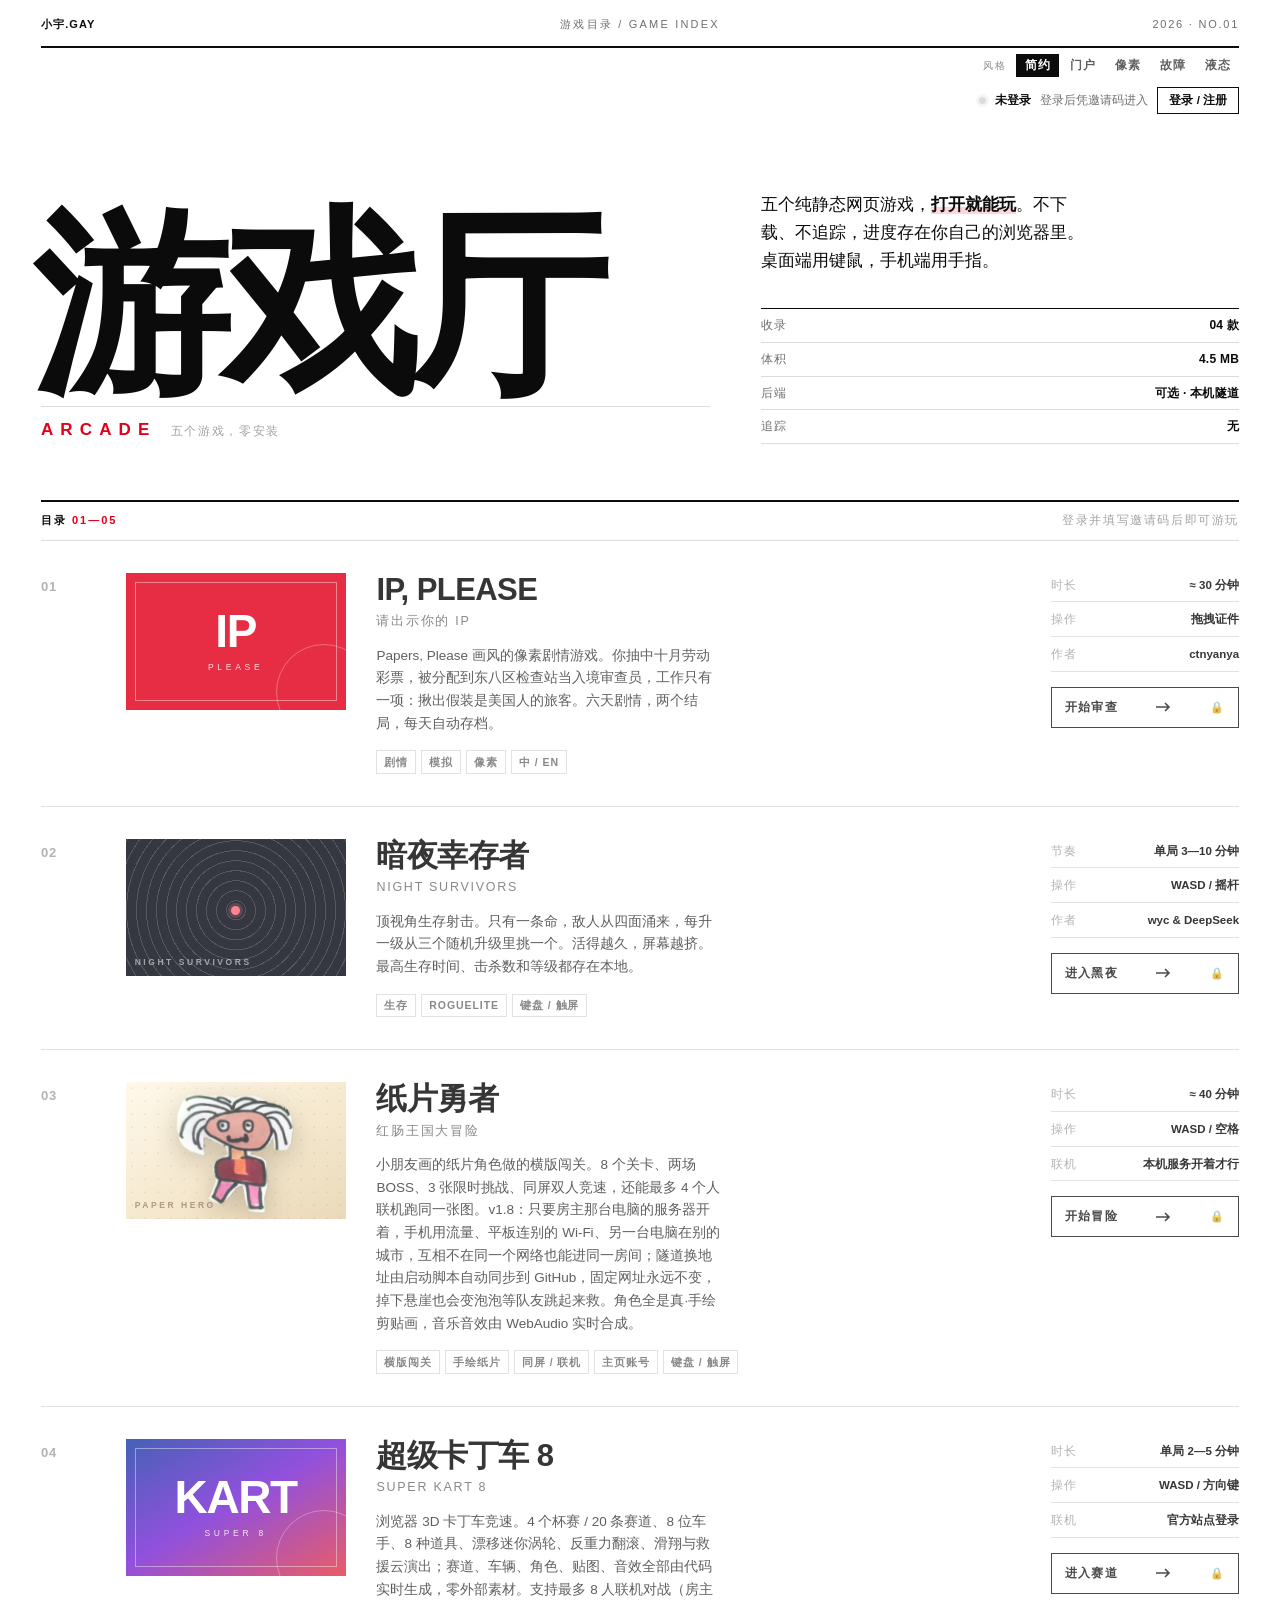
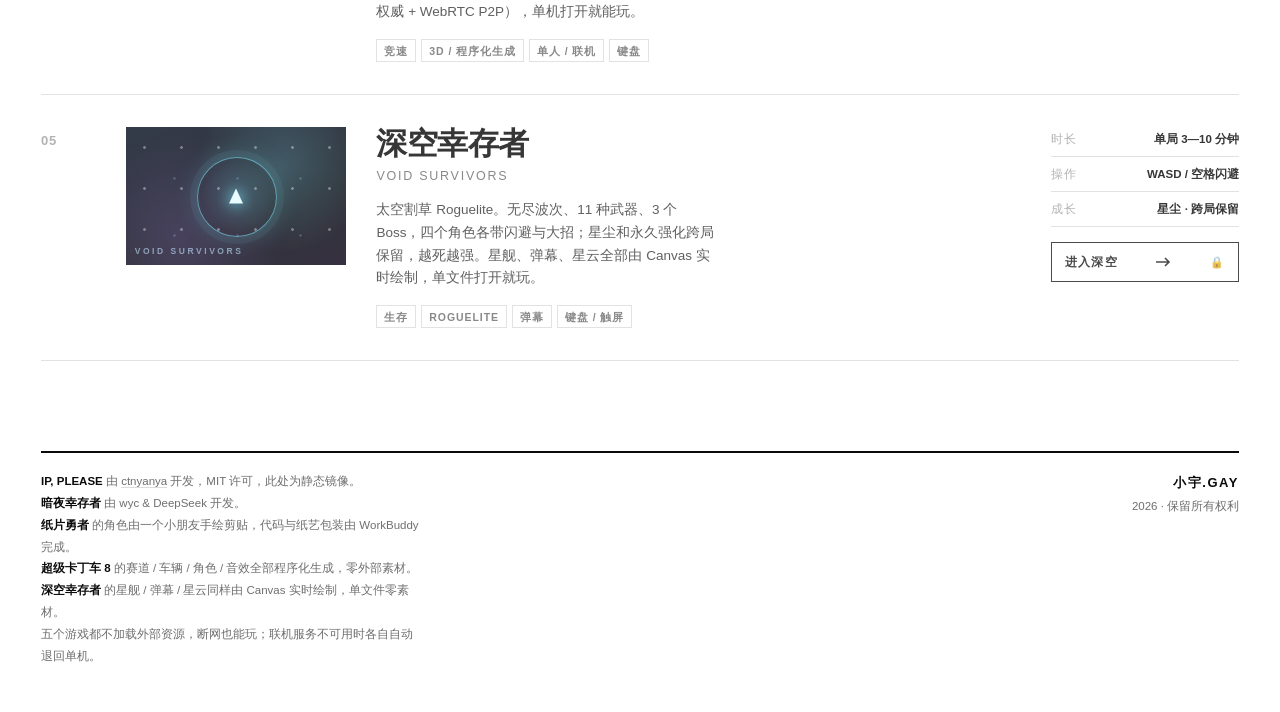
==== commit d33edb2b: "Add Void Survivors + 5th entry on arcade homepage" ====
--- a/index.html
+++ b/index.html
@@ -7,10 +7,10 @@
 <!-- 账号后端：local = 存本机浏览器；ESP32 发站时会把它改写成 same-origin -->
 <meta name="arcade-api" content="local">
 <title>游戏厅 · 小宇.GAY</title>
-<meta name="description" content="两个纯静态网页游戏：IP, PLEASE（像素剧情）与 暗夜幸存者（生存射击）。打开就能玩，不登录、不下载、不追踪。">
+<meta name="description" content="五个纯静态网页游戏：像素剧情、顶视角生存射击、手绘横版闯关、3D 卡丁车与太空割草。打开就能玩，不登录、不下载、不追踪。">
 <meta property="og:type" content="website">
 <meta property="og:title" content="游戏厅 · 小宇.GAY">
-<meta property="og:description" content="两个纯静态网页游戏，打开就能玩。">
+<meta property="og:description" content="五个纯静态网页游戏，打开就能玩。">
 <meta property="og:url" content="https://xn--29s3l.xn--0iv.gay/">
 <link rel="icon" href="data:image/svg+xml,%3Csvg xmlns='http://www.w3.org/2000/svg' viewBox='0 0 32 32'%3E%3Crect width='32' height='32' fill='%230b0b0b'/%3E%3Crect x='6' y='6' width='20' height='20' fill='%23e2001a'/%3E%3C/svg%3E">
 <script>
@@ -198,6 +198,13 @@
   position:absolute;left:9px;bottom:7px;font-size:8.5px;letter-spacing:.3em;
   text-transform:uppercase;color:rgba(255,255,255,.55);font-weight:600;
 }
+.art-void{background:radial-gradient(circle at 72% 28%,rgba(99,232,255,.20),transparent 46%),radial-gradient(circle at 24% 80%,rgba(160,110,255,.18),transparent 52%),linear-gradient(160deg,#071022 0%,#04060e 62%,#0a0518 100%)}
+.art-void::before{content:"";position:absolute;inset:0;background-image:radial-gradient(rgba(255,255,255,.8) 1px,transparent 1.6px),radial-gradient(rgba(140,200,255,.55) 1px,transparent 1.6px);background-size:37px 41px,63px 57px;background-position:0 0,17px 23px;opacity:.45}
+.art-void::after{content:"";position:absolute;left:50%;top:50%;width:78px;height:78px;margin:-39px 0 0 -39px;border:1px solid rgba(99,232,255,.55);border-radius:50%;box-shadow:0 0 0 7px rgba(99,232,255,.06),0 0 26px rgba(99,232,255,.22);background:radial-gradient(circle,rgba(99,232,255,.16),transparent 66%)}
+.art-void .ship{position:absolute;left:50%;top:50%;width:0;height:0;transform:translate(-50%,-50%);border-left:7px solid transparent;border-right:7px solid transparent;border-bottom:15px solid #e3fbff;filter:drop-shadow(0 0 7px rgba(99,232,255,.95));z-index:2}
+.art-void .lbl{position:absolute;left:9px;bottom:7px;font-size:8.5px;letter-spacing:.3em;text-transform:uppercase;color:rgba(180,225,255,.6);font-weight:600}
+html[data-style="pixel"] .art-void::after{border-radius:0;box-shadow:none;border-width:3px}
+html[data-style="pixel"] .art-void .ship{border-bottom-color:#ffe14d;filter:none}
 .art-paper{background:linear-gradient(150deg,#FFF8E7 0%,#F4E4C4 55%,#E6D2AB 100%)}
 .art-paper::before{
   content:"";position:absolute;inset:0;
@@ -1338,13 +1345,13 @@
       <h1 data-text="游戏厅">游戏厅</h1>
       <div class="sub">
         <span class="en">Arcade</span>
-        <span class="cn">四个游戏，零安装</span>
+        <span class="cn">五个游戏，零安装</span>
       </div>
     </div>
 
     <div class="hero-card">
       <p class="lede">
-        四个纯静态网页游戏，<b>打开就能玩</b>。不下载、不追踪，进度存在你自己的浏览器里。桌面端用键鼠，手机端用手指。
+        五个纯静态网页游戏，<b>打开就能玩</b>。不下载、不追踪，进度存在你自己的浏览器里。桌面端用键鼠，手机端用手指。
       </p>
       <dl class="specs">
         <div><dt>收录</dt><dd>04 款</dd></div>
@@ -1356,7 +1363,7 @@
   </section>
 
   <div class="bar">
-    <span>目录 <span class="count">01—04</span></span>
+    <span>目录 <span class="count">01—05</span></span>
     <span class="hint" id="bar-hint">点击任意条目开始</span>
   </div>
 
@@ -1498,6 +1505,39 @@
       </div>
     </a>
 
+
+    <a class="entry" href="games/void-survivors/">
+      <div class="row">
+        <div class="num">05</div>
+
+        <div class="art art-void" aria-hidden="true">
+          <span class="ship"></span>
+          <span class="lbl">Void Survivors</span>
+        </div>
+
+        <div class="body">
+          <span class="title">深空幸存者</span>
+          <span class="title-cn">VOID SURVIVORS</span>
+          <span class="desc">太空割草 Roguelite。无尽波次、11 种武器、3 个 Boss，四个角色各带闪避与大招；星尘和永久强化跨局保留，越死越强。星舰、弹幕、星云全部由 Canvas 实时绘制，单文件打开就玩。</span>
+          <span class="tags">
+            <span>生存</span><span>Roguelite</span><span>弹幕</span><span>键盘 / 触屏</span>
+          </span>
+        </div>
+
+        <div class="side">
+          <div class="kv"><span class="k">时长</span><span class="v">单局 3—10 分钟</span></div>
+          <div class="kv"><span class="k">操作</span><span class="v">WASD / 空格闪避</span></div>
+          <div class="kv"><span class="k">成长</span><span class="v">星尘 · 跨局保留</span></div>
+          <div class="go">
+            <span>进入深空</span>
+            <svg width="15" height="10" viewBox="0 0 15 10" fill="none" aria-hidden="true">
+              <path d="M0 5h13M9 1l4 4-4 4" stroke="currentColor" stroke-width="1.6"/>
+            </svg>
+          </div>
+        </div>
+      </div>
+    </a>
+
   </main>
 
   <div class="y2k-ad only-portal" aria-hidden="true">
@@ -1528,7 +1568,8 @@
       <b>暗夜幸存者</b> 由 wyc &amp; DeepSeek 开发。<br>
       <b>纸片勇者</b> 的角色由一个小朋友手绘剪贴，代码与纸艺包装由 WorkBuddy 完成。<br>
       <b>超级卡丁车 8</b> 的赛道 / 车辆 / 角色 / 音效全部程序化生成，零外部素材。<br>
-      四个游戏都不加载外部资源，断网也能玩；联机服务不可用时各自自动退回单机。
+      <b>深空幸存者</b> 的星舰 / 弹幕 / 星云同样由 Canvas 实时绘制，单文件零素材。<br>
+      五个游戏都不加载外部资源，断网也能玩；联机服务不可用时各自自动退回单机。
     </div>
     <div class="sign">
       <span class="big">小宇.GAY</span>
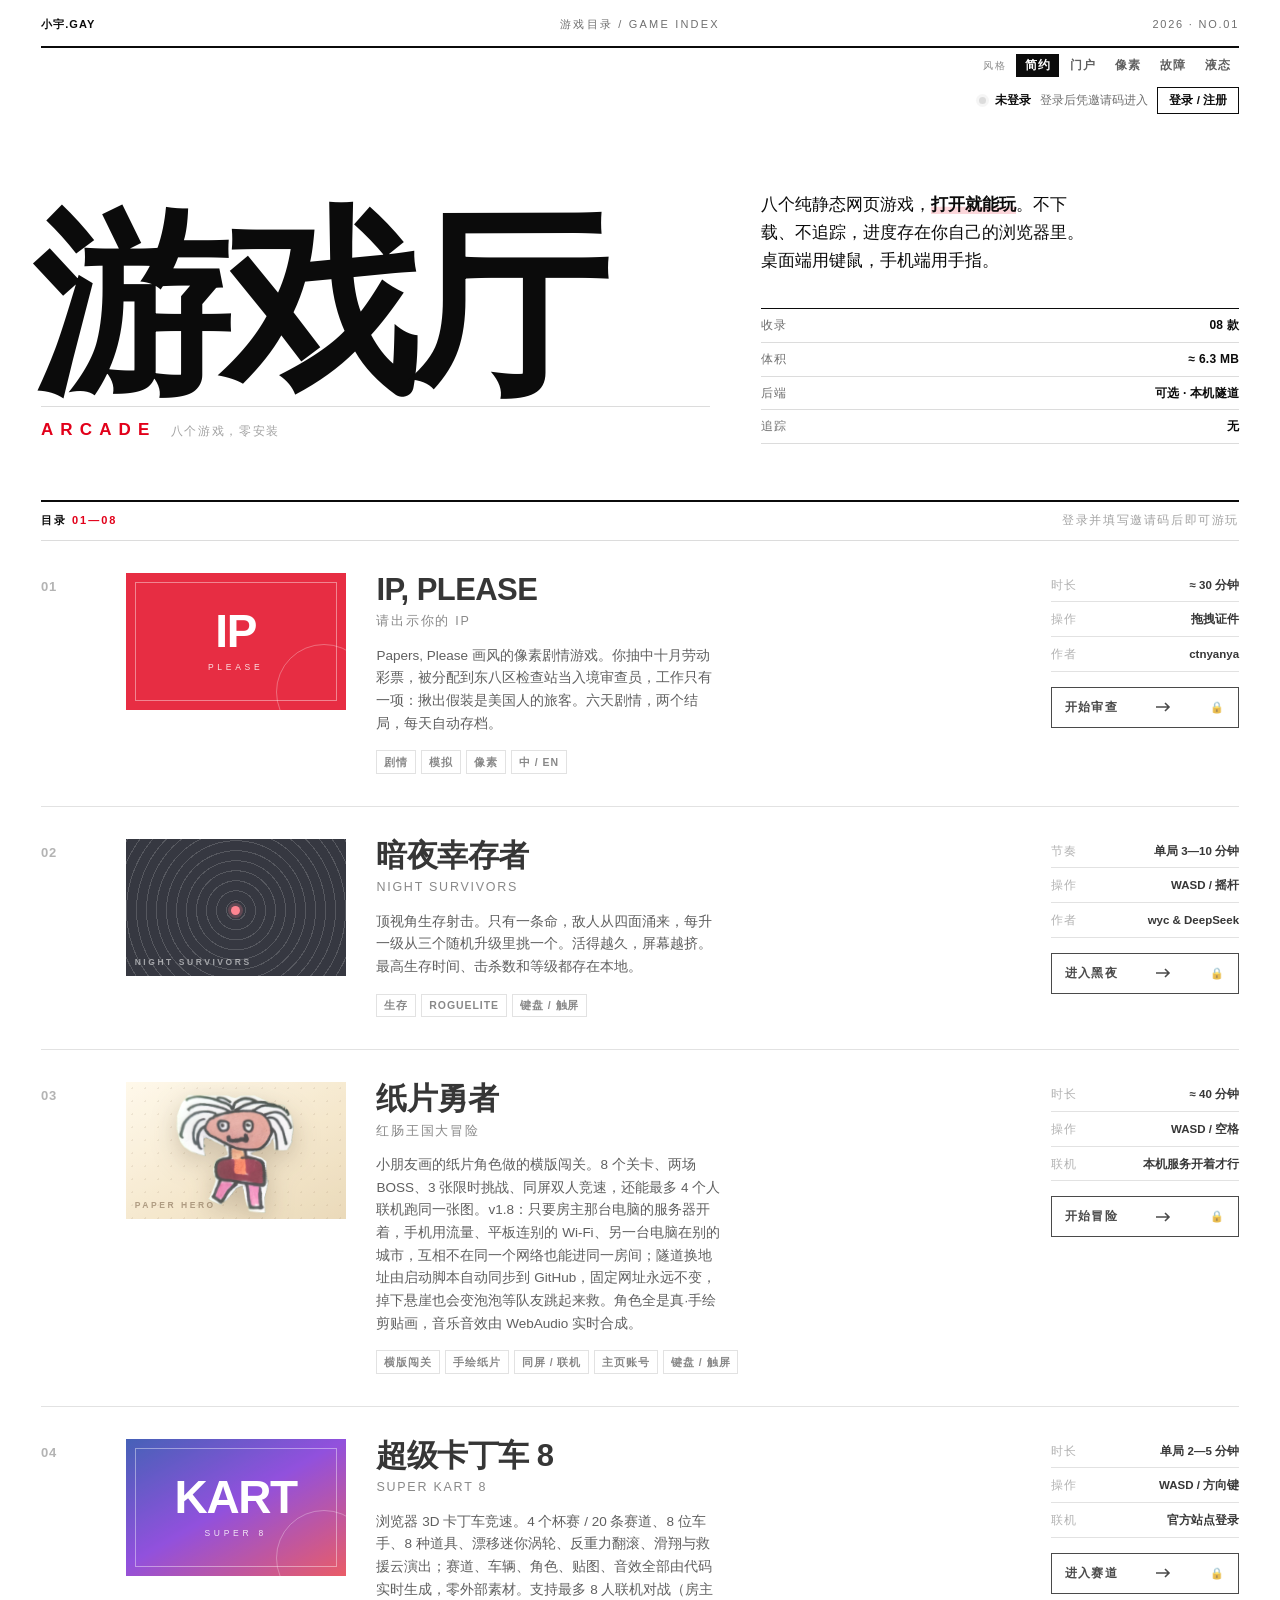
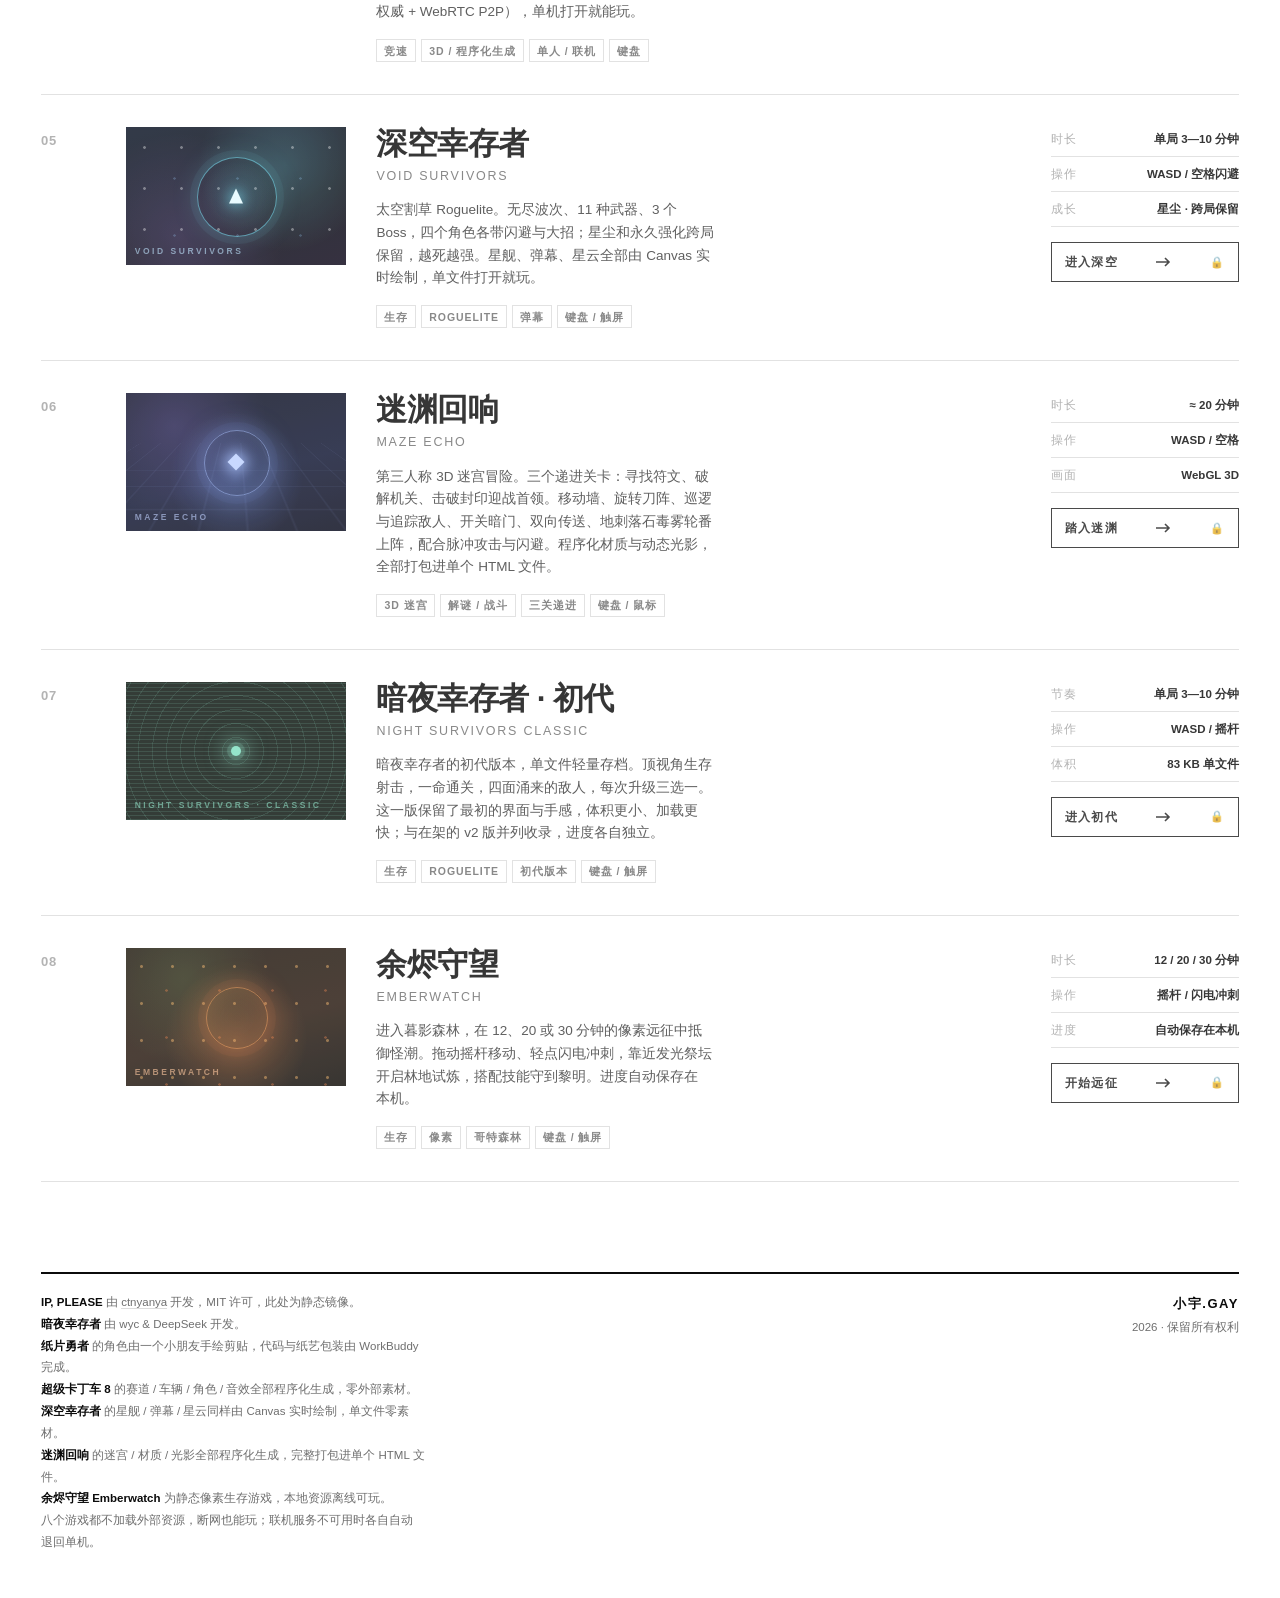
==== commit 97cb3462: "Add 3 games to arcade: Maze Echo, Night Survivors Classic, Emberwatch" ====
--- a/index.html
+++ b/index.html
@@ -7,10 +7,10 @@
 <!-- 账号后端：local = 存本机浏览器；ESP32 发站时会把它改写成 same-origin -->
 <meta name="arcade-api" content="local">
 <title>游戏厅 · 小宇.GAY</title>
-<meta name="description" content="五个纯静态网页游戏：像素剧情、顶视角生存射击、手绘横版闯关、3D 卡丁车与太空割草。打开就能玩，不登录、不下载、不追踪。">
+<meta name="description" content="八个纯静态网页游戏：像素剧情、顶视角生存射击、手绘横版闯关、3D 卡丁车、太空割草、3D 迷宫、哥特生存与复古射击。打开就能玩，不登录、不下载、不追踪。">
 <meta property="og:type" content="website">
 <meta property="og:title" content="游戏厅 · 小宇.GAY">
-<meta property="og:description" content="五个纯静态网页游戏，打开就能玩。">
+<meta property="og:description" content="八个纯静态网页游戏，打开就能玩。">
 <meta property="og:url" content="https://xn--29s3l.xn--0iv.gay/">
 <link rel="icon" href="data:image/svg+xml,%3Csvg xmlns='http://www.w3.org/2000/svg' viewBox='0 0 32 32'%3E%3Crect width='32' height='32' fill='%230b0b0b'/%3E%3Crect x='6' y='6' width='20' height='20' fill='%23e2001a'/%3E%3C/svg%3E">
 <script>
@@ -206,6 +206,28 @@
 html[data-style="pixel"] .art-void::after{border-radius:0;box-shadow:none;border-width:3px}
 html[data-style="pixel"] .art-void .ship{border-bottom-color:#ffe14d;filter:none}
 .art-paper{background:linear-gradient(150deg,#FFF8E7 0%,#F4E4C4 55%,#E6D2AB 100%)}
+
+/* 迷渊回响 · 3D 迷宫：深蓝遗迹 + 符文光环 */
+.art-maze{background:radial-gradient(circle at 50% 62%,rgba(110,150,255,.30),transparent 48%),radial-gradient(circle at 22% 24%,rgba(150,110,255,.20),transparent 46%),linear-gradient(165deg,#070b1c 0%,#0d1330 58%,#06081a 100%)}
+.art-maze::before{content:"";position:absolute;inset:0;background-image:linear-gradient(rgba(140,170,255,.10) 1px,transparent 1px),linear-gradient(90deg,rgba(140,170,255,.10) 1px,transparent 1px);background-size:23px 23px;transform:perspective(150px) rotateX(52deg) scale(1.7);transform-origin:center 78%;opacity:.65}
+.art-maze::after{content:"";position:absolute;left:50%;top:50%;width:64px;height:64px;margin:-32px 0 0 -32px;border:1px solid rgba(150,180,255,.55);border-radius:50%;box-shadow:0 0 0 8px rgba(120,150,255,.05),0 0 28px rgba(130,160,255,.35),inset 0 0 22px rgba(130,160,255,.18)}
+.art-maze .rune{position:absolute;left:50%;top:50%;width:12px;height:12px;margin:-6px 0 0 -6px;background:#bcd0ff;transform:rotate(45deg);box-shadow:0 0 14px 4px rgba(150,180,255,.8);z-index:2}
+.art-maze .lbl{position:absolute;left:9px;bottom:7px;font-size:8.5px;letter-spacing:.3em;text-transform:uppercase;color:rgba(180,200,255,.6);font-weight:600}
+html[data-style="pixel"] .art-maze::after{border-radius:0;box-shadow:none;border-width:3px}
+
+/* 暗夜幸存者·经典版：复古绿荧光 + 扫描线 */
+.art-classic{background:#08120c}
+.art-classic::before{content:"";position:absolute;inset:0;background:repeating-linear-gradient(0deg,rgba(126,224,192,.14) 0 1px,transparent 1px 4px),repeating-radial-gradient(circle at 50% 50%,transparent 0 13px,rgba(126,224,192,.13) 13px 14px)}
+.art-classic::after{content:"";position:absolute;left:50%;top:50%;width:10px;height:10px;margin:-5px 0 0 -5px;background:#7ee0c0;border-radius:50%;box-shadow:0 0 0 4px rgba(126,224,192,.18),0 0 20px 6px rgba(126,224,192,.55)}
+.art-classic .lbl{position:absolute;left:9px;bottom:7px;font-size:8.5px;letter-spacing:.3em;text-transform:uppercase;color:rgba(126,224,192,.6);font-weight:600}
+
+/* 余烬守望 · Emberwatch：暮影森林 + 余烬火光 */
+.art-ember{background:radial-gradient(circle at 50% 66%,rgba(255,140,60,.28),transparent 50%),radial-gradient(circle at 26% 22%,rgba(120,180,90,.16),transparent 44%),linear-gradient(165deg,#1a1109 0%,#26170d 56%,#0d0a06 100%)}
+.art-ember::before{content:"";position:absolute;inset:0;background-image:radial-gradient(rgba(255,180,90,.9) 1px,transparent 1.7px),radial-gradient(rgba(255,120,50,.7) 1px,transparent 1.7px);background-size:31px 37px,53px 47px;background-position:0 0,14px 19px;opacity:.5;animation:ember-drift 7s linear infinite}
+.art-ember::after{content:"";position:absolute;left:50%;top:50%;width:60px;height:60px;margin:-30px 0 0 -30px;border:1px solid rgba(255,150,70,.55);border-radius:50%;box-shadow:0 0 0 8px rgba(255,120,50,.06),0 0 30px rgba(255,120,50,.3),inset 0 0 24px rgba(255,140,60,.22)}
+.art-ember .lbl{position:absolute;left:9px;bottom:7px;font-size:8.5px;letter-spacing:.3em;text-transform:uppercase;color:rgba(255,190,140,.6);font-weight:600}
+@keyframes ember-drift{from{background-position:0 0,14px 19px}to{background-position:0 -37px,14px -28px}}
+html[data-style="pixel"] .art-ember::after{border-radius:0;box-shadow:none;border-width:3px}
 .art-paper::before{
   content:"";position:absolute;inset:0;
   background-image:radial-gradient(rgba(120,90,55,.13) 1px,transparent 1px);
@@ -1337,7 +1359,7 @@
   </div>
 
   <div class="y2k-marquee only-portal" aria-hidden="true">
-    <span>★ 欢迎光临 小宇游戏厅 ★ 本站已收录 3 款游戏，全部免费、免注册、点开即玩 ★ 请把本站加入收藏夹 ★ 感谢您的支持 ★</span>
+    <span>★ 欢迎光临 小宇游戏厅 ★ 本站已收录 8 款游戏，全部免费、免注册、点开即玩 ★ 请把本站加入收藏夹 ★ 感谢您的支持 ★</span>
   </div>
 
   <section class="hero">
@@ -1345,17 +1367,17 @@
       <h1 data-text="游戏厅">游戏厅</h1>
       <div class="sub">
         <span class="en">Arcade</span>
-        <span class="cn">五个游戏，零安装</span>
+        <span class="cn">八个游戏，零安装</span>
       </div>
     </div>
 
     <div class="hero-card">
       <p class="lede">
-        五个纯静态网页游戏，<b>打开就能玩</b>。不下载、不追踪，进度存在你自己的浏览器里。桌面端用键鼠，手机端用手指。
+        八个纯静态网页游戏，<b>打开就能玩</b>。不下载、不追踪，进度存在你自己的浏览器里。桌面端用键鼠，手机端用手指。
       </p>
       <dl class="specs">
-        <div><dt>收录</dt><dd>04 款</dd></div>
-        <div><dt>体积</dt><dd>4.5 MB</dd></div>
+        <div><dt>收录</dt><dd>08 款</dd></div>
+        <div><dt>体积</dt><dd>≈ 6.3 MB</dd></div>
         <div><dt>后端</dt><dd>可选 · 本机隧道</dd></div>
         <div><dt>追踪</dt><dd>无</dd></div>
       </dl>
@@ -1363,7 +1385,7 @@
   </section>
 
   <div class="bar">
-    <span>目录 <span class="count">01—05</span></span>
+    <span>目录 <span class="count">01—08</span></span>
     <span class="hint" id="bar-hint">点击任意条目开始</span>
   </div>
 
@@ -1538,6 +1560,100 @@
       </div>
     </a>
 
+    <a class="entry" href="games/maze-echo/">
+      <div class="row">
+        <div class="num">06</div>
+
+        <div class="art art-maze" aria-hidden="true">
+          <span class="rune"></span>
+          <span class="lbl">Maze Echo</span>
+        </div>
+
+        <div class="body">
+          <span class="title">迷渊回响</span>
+          <span class="title-cn">MAZE ECHO</span>
+          <span class="desc">第三人称 3D 迷宫冒险。三个递进关卡：寻找符文、破解机关、击破封印迎战首领。移动墙、旋转刀阵、巡逻与追踪敌人、开关暗门、双向传送、地刺落石毒雾轮番上阵，配合脉冲攻击与闪避。程序化材质与动态光影，全部打包进单个 HTML 文件。</span>
+          <span class="tags">
+            <span>3D 迷宫</span><span>解谜 / 战斗</span><span>三关递进</span><span>键盘 / 鼠标</span>
+          </span>
+        </div>
+
+        <div class="side">
+          <div class="kv"><span class="k">时长</span><span class="v">≈ 20 分钟</span></div>
+          <div class="kv"><span class="k">操作</span><span class="v">WASD / 空格</span></div>
+          <div class="kv"><span class="k">画面</span><span class="v">WebGL 3D</span></div>
+          <div class="go">
+            <span>踏入迷渊</span>
+            <svg width="15" height="10" viewBox="0 0 15 10" fill="none" aria-hidden="true">
+              <path d="M0 5h13M9 1l4 4-4 4" stroke="currentColor" stroke-width="1.6"/>
+            </svg>
+          </div>
+        </div>
+      </div>
+    </a>
+
+    <a class="entry" href="games/night-survivors-classic/">
+      <div class="row">
+        <div class="num">07</div>
+
+        <div class="art art-classic" aria-hidden="true">
+          <span class="lbl">Night Survivors · Classic</span>
+        </div>
+
+        <div class="body">
+          <span class="title">暗夜幸存者 · 初代</span>
+          <span class="title-cn">NIGHT SURVIVORS CLASSIC</span>
+          <span class="desc">暗夜幸存者的初代版本，单文件轻量存档。顶视角生存射击，一命通关，四面涌来的敌人，每次升级三选一。这一版保留了最初的界面与手感，体积更小、加载更快；与在架的 v2 版并列收录，进度各自独立。</span>
+          <span class="tags">
+            <span>生存</span><span>Roguelite</span><span>初代版本</span><span>键盘 / 触屏</span>
+          </span>
+        </div>
+
+        <div class="side">
+          <div class="kv"><span class="k">节奏</span><span class="v">单局 3—10 分钟</span></div>
+          <div class="kv"><span class="k">操作</span><span class="v">WASD / 摇杆</span></div>
+          <div class="kv"><span class="k">体积</span><span class="v">83 KB 单文件</span></div>
+          <div class="go">
+            <span>进入初代</span>
+            <svg width="15" height="10" viewBox="0 0 15 10" fill="none" aria-hidden="true">
+              <path d="M0 5h13M9 1l4 4-4 4" stroke="currentColor" stroke-width="1.6"/>
+            </svg>
+          </div>
+        </div>
+      </div>
+    </a>
+
+    <a class="entry" href="games/emberwatch/">
+      <div class="row">
+        <div class="num">08</div>
+
+        <div class="art art-ember" aria-hidden="true">
+          <span class="lbl">Emberwatch</span>
+        </div>
+
+        <div class="body">
+          <span class="title">余烬守望</span>
+          <span class="title-cn">EMBERWATCH</span>
+          <span class="desc">进入暮影森林，在 12、20 或 30 分钟的像素远征中抵御怪潮。拖动摇杆移动、轻点闪电冲刺，靠近发光祭坛开启林地试炼，搭配技能守到黎明。进度自动保存在本机。</span>
+          <span class="tags">
+            <span>生存</span><span>像素</span><span>哥特森林</span><span>键盘 / 触屏</span>
+          </span>
+        </div>
+
+        <div class="side">
+          <div class="kv"><span class="k">时长</span><span class="v">12 / 20 / 30 分钟</span></div>
+          <div class="kv"><span class="k">操作</span><span class="v">摇杆 / 闪电冲刺</span></div>
+          <div class="kv"><span class="k">进度</span><span class="v">自动保存在本机</span></div>
+          <div class="go">
+            <span>开始远征</span>
+            <svg width="15" height="10" viewBox="0 0 15 10" fill="none" aria-hidden="true">
+              <path d="M0 5h13M9 1l4 4-4 4" stroke="currentColor" stroke-width="1.6"/>
+            </svg>
+          </div>
+        </div>
+      </div>
+    </a>
+
   </main>
 
   <div class="y2k-ad only-portal" aria-hidden="true">
@@ -1569,7 +1685,9 @@
       <b>纸片勇者</b> 的角色由一个小朋友手绘剪贴，代码与纸艺包装由 WorkBuddy 完成。<br>
       <b>超级卡丁车 8</b> 的赛道 / 车辆 / 角色 / 音效全部程序化生成，零外部素材。<br>
       <b>深空幸存者</b> 的星舰 / 弹幕 / 星云同样由 Canvas 实时绘制，单文件零素材。<br>
-      五个游戏都不加载外部资源，断网也能玩；联机服务不可用时各自自动退回单机。
+      <b>迷渊回响</b> 的迷宫 / 材质 / 光影全部程序化生成，完整打包进单个 HTML 文件。<br>
+      <b>余烬守望 Emberwatch</b> 为静态像素生存游戏，本地资源离线可玩。<br>
+      八个游戏都不加载外部资源，断网也能玩；联机服务不可用时各自自动退回单机。
     </div>
     <div class="sign">
       <span class="big">小宇.GAY</span>
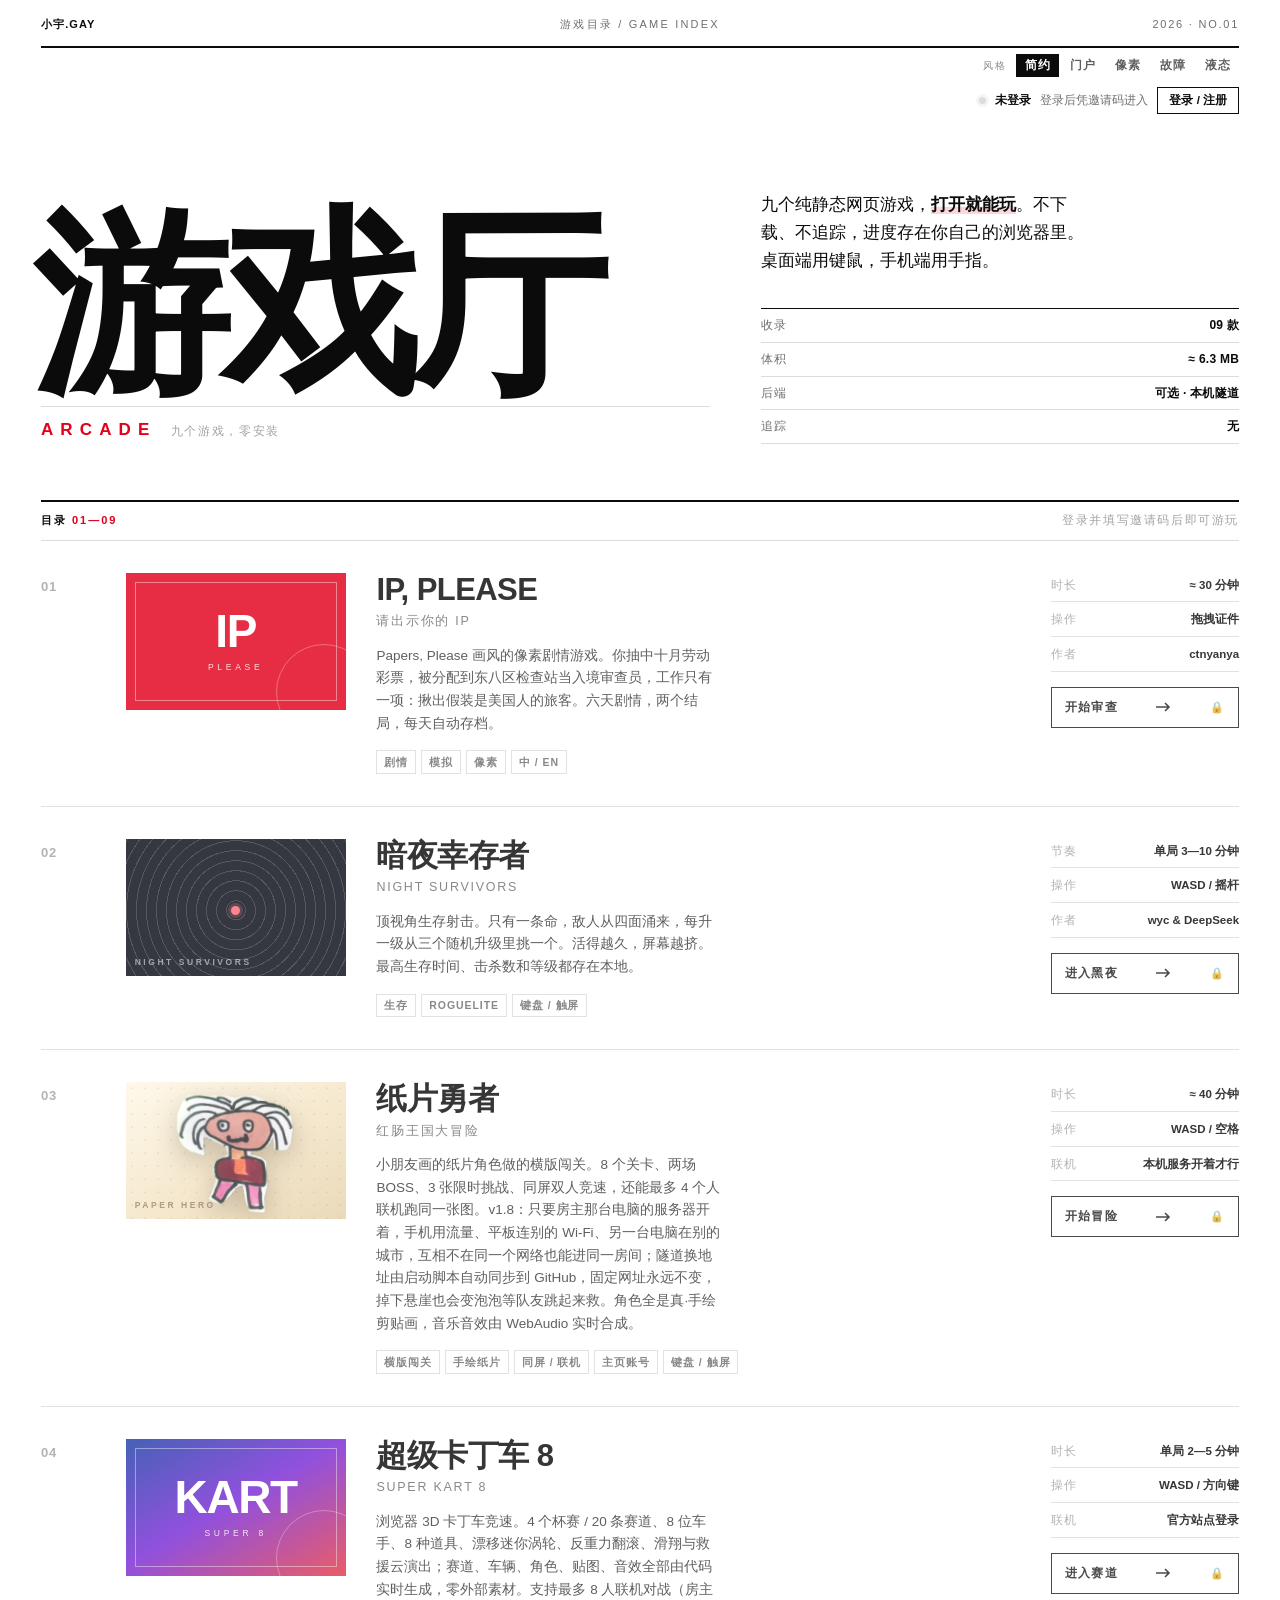
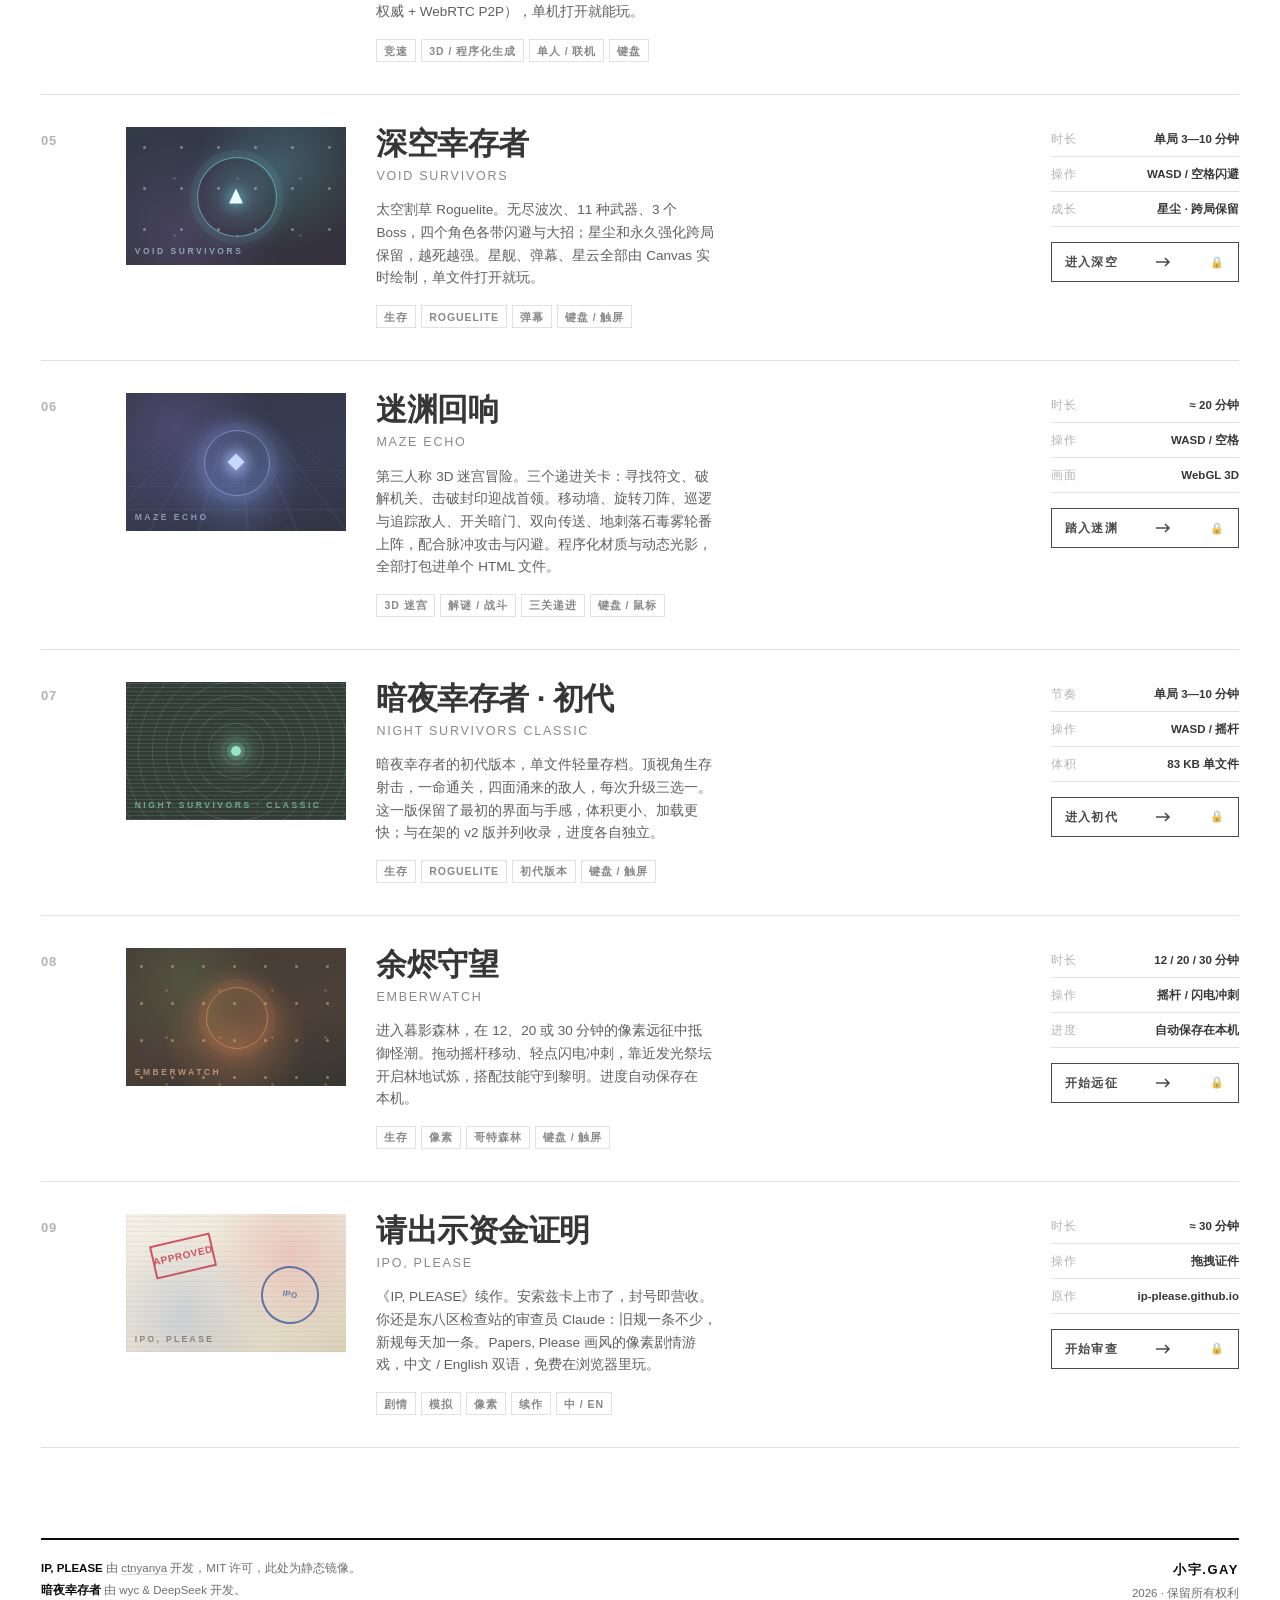
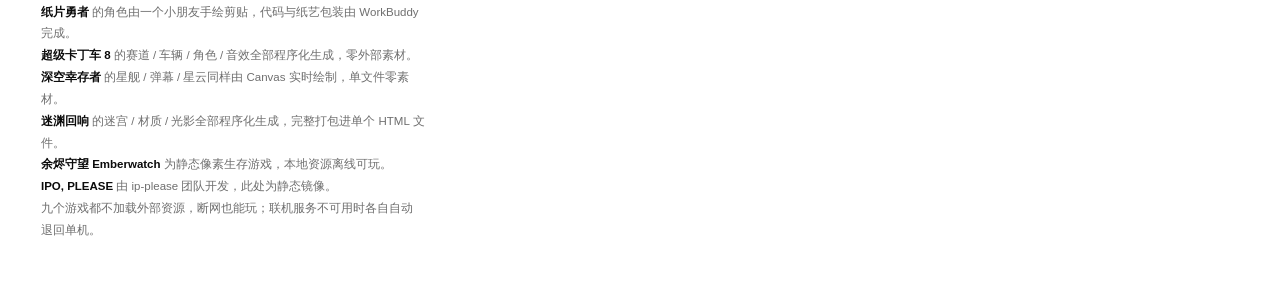
==== commit 9a17d014: "Add game: IPO, PLEASE (请出示资金证明)" ====
--- a/index.html
+++ b/index.html
@@ -7,10 +7,10 @@
 <!-- 账号后端：local = 存本机浏览器；ESP32 发站时会把它改写成 same-origin -->
 <meta name="arcade-api" content="local">
 <title>游戏厅 · 小宇.GAY</title>
-<meta name="description" content="八个纯静态网页游戏：像素剧情、顶视角生存射击、手绘横版闯关、3D 卡丁车、太空割草、3D 迷宫、哥特生存与复古射击。打开就能玩，不登录、不下载、不追踪。">
+<meta name="description" content="九个纯静态网页游戏：像素剧情、顶视角生存射击、手绘横版闯关、3D 卡丁车、太空割草、3D 迷宫、哥特生存、复古射击与资金审查。打开就能玩，不登录、不下载、不追踪。">
 <meta property="og:type" content="website">
 <meta property="og:title" content="游戏厅 · 小宇.GAY">
-<meta property="og:description" content="八个纯静态网页游戏，打开就能玩。">
+<meta property="og:description" content="九个纯静态网页游戏，打开就能玩。">
 <meta property="og:url" content="https://xn--29s3l.xn--0iv.gay/">
 <link rel="icon" href="data:image/svg+xml,%3Csvg xmlns='http://www.w3.org/2000/svg' viewBox='0 0 32 32'%3E%3Crect width='32' height='32' fill='%230b0b0b'/%3E%3Crect x='6' y='6' width='20' height='20' fill='%23e2001a'/%3E%3C/svg%3E">
 <script>
@@ -228,6 +228,15 @@
 .art-ember .lbl{position:absolute;left:9px;bottom:7px;font-size:8.5px;letter-spacing:.3em;text-transform:uppercase;color:rgba(255,190,140,.6);font-weight:600}
 @keyframes ember-drift{from{background-position:0 0,14px 19px}to{background-position:0 -37px,14px -28px}}
 html[data-style="pixel"] .art-ember::after{border-radius:0;box-shadow:none;border-width:3px}
+
+/* 请出示资金证明 · IPO PLEASE：审查印章 + 单据纸纹 */
+.art-ipo{background:radial-gradient(circle at 74% 30%,rgba(226,0,26,.16),transparent 42%),radial-gradient(circle at 26% 74%,rgba(30,90,200,.18),transparent 44%),linear-gradient(150deg,#f2ede1 0%,#e6ddc9 56%,#d4c7ab 100%)}
+.art-ipo::before{content:"";position:absolute;inset:0;background:repeating-linear-gradient(0deg,rgba(60,50,35,.07) 0 1px,transparent 1px 5px),linear-gradient(90deg,rgba(60,50,35,.05) 1px,transparent 1px)}
+.art-ipo .stamp1,.art-ipo .stamp2{position:absolute;display:flex;align-items:center;justify-content:center;border:2px solid;font-weight:700;letter-spacing:.06em;transform:rotate(-13deg);opacity:.8}
+.art-ipo .stamp1{left:12%;top:18%;width:62px;height:34px;color:#c00018;border-color:#c00018;font-size:10px}
+.art-ipo .stamp2{right:12%;bottom:20%;width:58px;height:58px;color:#123a8c;border-color:#123a8c;border-radius:50%;font-size:8px;transform:rotate(11deg)}
+.art-ipo .lbl{position:absolute;left:9px;bottom:6px;font-size:8.5px;letter-spacing:.28em;text-transform:uppercase;color:rgba(60,45,30,.62);font-weight:700}
+html[data-style="pixel"] .art-ipo .stamp2{border-radius:0}
 .art-paper::before{
   content:"";position:absolute;inset:0;
   background-image:radial-gradient(rgba(120,90,55,.13) 1px,transparent 1px);
@@ -1359,7 +1368,7 @@
   </div>
 
   <div class="y2k-marquee only-portal" aria-hidden="true">
-    <span>★ 欢迎光临 小宇游戏厅 ★ 本站已收录 8 款游戏，全部免费、免注册、点开即玩 ★ 请把本站加入收藏夹 ★ 感谢您的支持 ★</span>
+    <span>★ 欢迎光临 小宇游戏厅 ★ 本站已收录 9 款游戏，全部免费、免注册、点开即玩 ★ 请把本站加入收藏夹 ★ 感谢您的支持 ★</span>
   </div>
 
   <section class="hero">
@@ -1367,16 +1376,16 @@
       <h1 data-text="游戏厅">游戏厅</h1>
       <div class="sub">
         <span class="en">Arcade</span>
-        <span class="cn">八个游戏，零安装</span>
+        <span class="cn">九个游戏，零安装</span>
       </div>
     </div>
 
     <div class="hero-card">
       <p class="lede">
-        八个纯静态网页游戏，<b>打开就能玩</b>。不下载、不追踪，进度存在你自己的浏览器里。桌面端用键鼠，手机端用手指。
+        九个纯静态网页游戏，<b>打开就能玩</b>。不下载、不追踪，进度存在你自己的浏览器里。桌面端用键鼠，手机端用手指。
       </p>
       <dl class="specs">
-        <div><dt>收录</dt><dd>08 款</dd></div>
+        <div><dt>收录</dt><dd>09 款</dd></div>
         <div><dt>体积</dt><dd>≈ 6.3 MB</dd></div>
         <div><dt>后端</dt><dd>可选 · 本机隧道</dd></div>
         <div><dt>追踪</dt><dd>无</dd></div>
@@ -1385,7 +1394,7 @@
   </section>
 
   <div class="bar">
-    <span>目录 <span class="count">01—08</span></span>
+    <span>目录 <span class="count">01—09</span></span>
     <span class="hint" id="bar-hint">点击任意条目开始</span>
   </div>
 
@@ -1654,6 +1663,39 @@
       </div>
     </a>
 
+    <a class="entry" href="games/ipo-please/">
+      <div class="row">
+        <div class="num">09</div>
+
+        <div class="art art-ipo" aria-hidden="true">
+          <span class="stamp1">APPROVED</span>
+          <span class="stamp2">IPO</span>
+          <span class="lbl">IPO, Please</span>
+        </div>
+
+        <div class="body">
+          <span class="title">请出示资金证明</span>
+          <span class="title-cn">IPO, PLEASE</span>
+          <span class="desc">《IP, PLEASE》续作。安索兹卡上市了，封号即营收。你还是东八区检查站的审查员 Claude：旧规一条不少，新规每天加一条。Papers, Please 画风的像素剧情游戏，中文 / English 双语，免费在浏览器里玩。</span>
+          <span class="tags">
+            <span>剧情</span><span>模拟</span><span>像素</span><span>续作</span><span>中 / EN</span>
+          </span>
+        </div>
+
+        <div class="side">
+          <div class="kv"><span class="k">时长</span><span class="v">≈ 30 分钟</span></div>
+          <div class="kv"><span class="k">操作</span><span class="v">拖拽证件</span></div>
+          <div class="kv"><span class="k">原作</span><span class="v">ip-please.github.io</span></div>
+          <div class="go">
+            <span>开始审查</span>
+            <svg width="15" height="10" viewBox="0 0 15 10" fill="none" aria-hidden="true">
+              <path d="M0 5h13M9 1l4 4-4 4" stroke="currentColor" stroke-width="1.6"/>
+            </svg>
+          </div>
+        </div>
+      </div>
+    </a>
+
   </main>
 
   <div class="y2k-ad only-portal" aria-hidden="true">
@@ -1687,7 +1729,8 @@
       <b>深空幸存者</b> 的星舰 / 弹幕 / 星云同样由 Canvas 实时绘制，单文件零素材。<br>
       <b>迷渊回响</b> 的迷宫 / 材质 / 光影全部程序化生成，完整打包进单个 HTML 文件。<br>
       <b>余烬守望 Emberwatch</b> 为静态像素生存游戏，本地资源离线可玩。<br>
-      八个游戏都不加载外部资源，断网也能玩；联机服务不可用时各自自动退回单机。
+      <b>IPO, PLEASE</b> 由 ip-please 团队开发，此处为静态镜像。<br>
+      九个游戏都不加载外部资源，断网也能玩；联机服务不可用时各自自动退回单机。
     </div>
     <div class="sign">
       <span class="big">小宇.GAY</span>
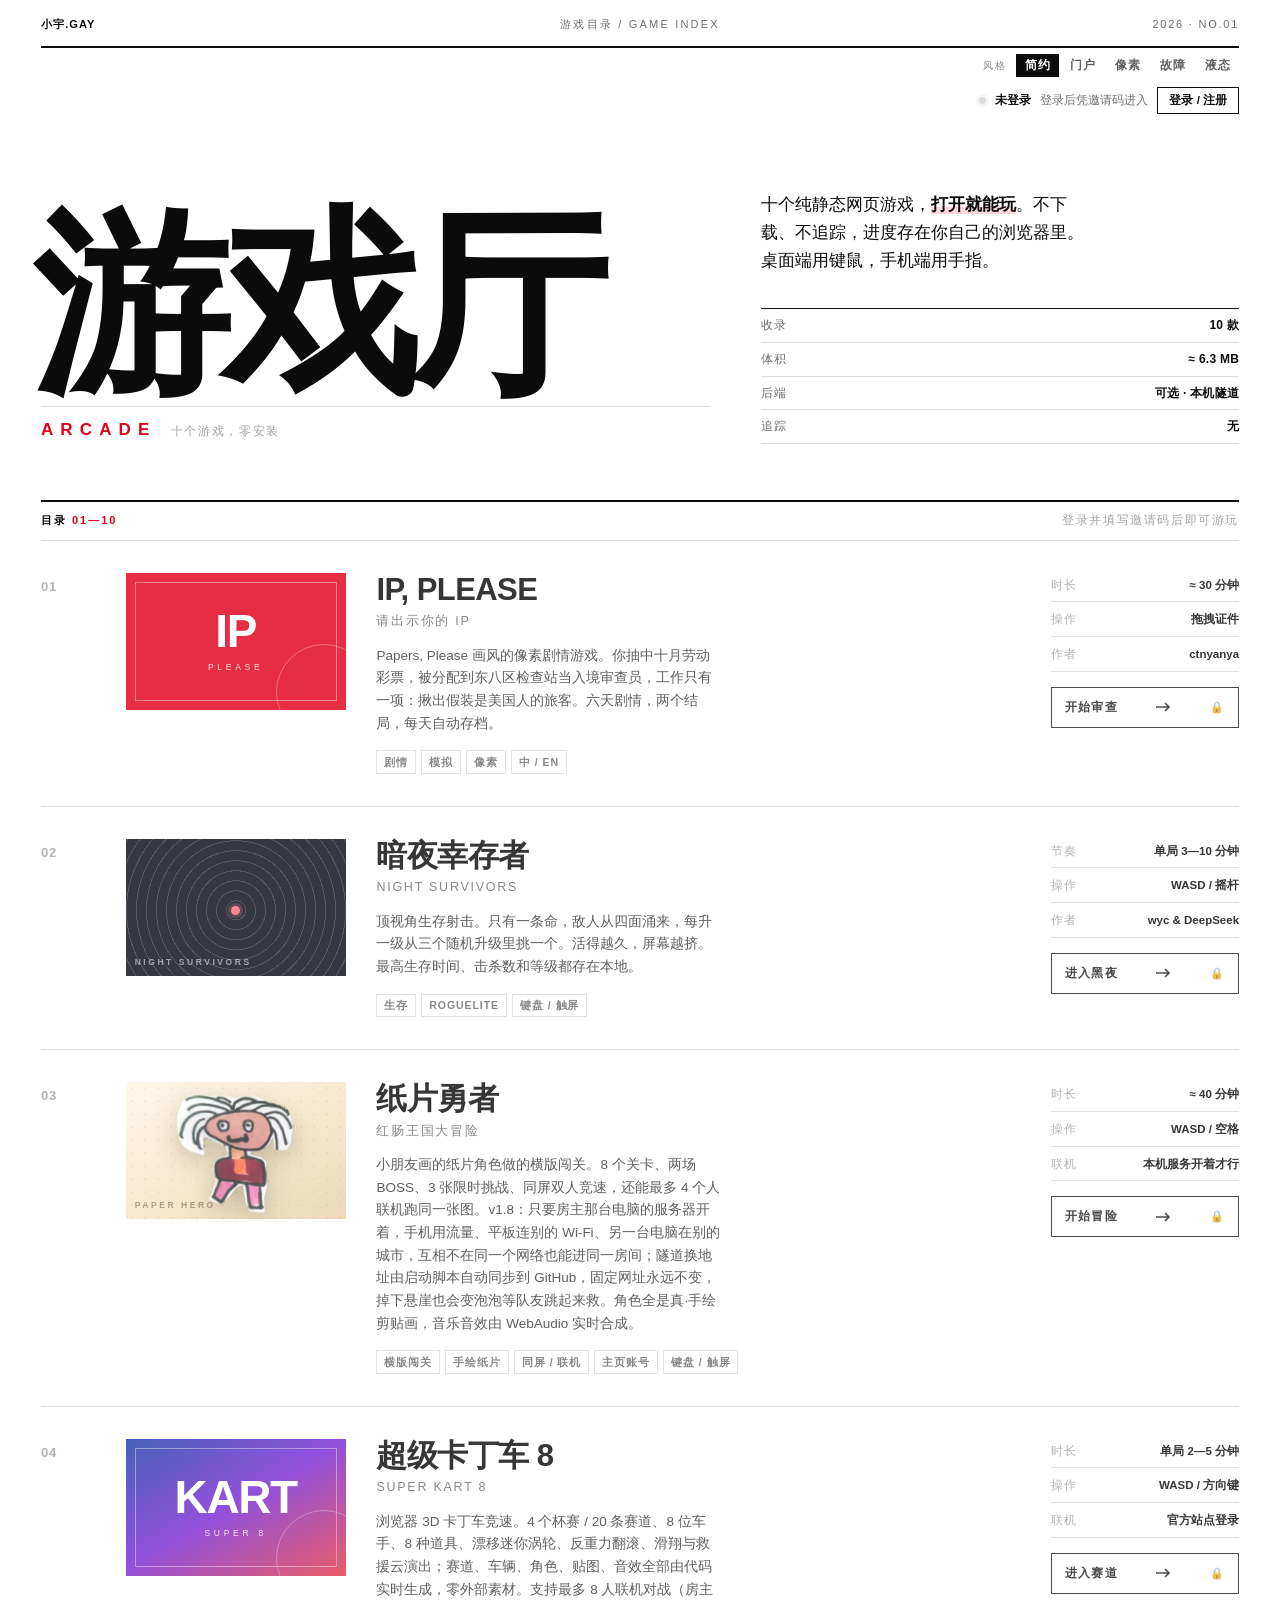
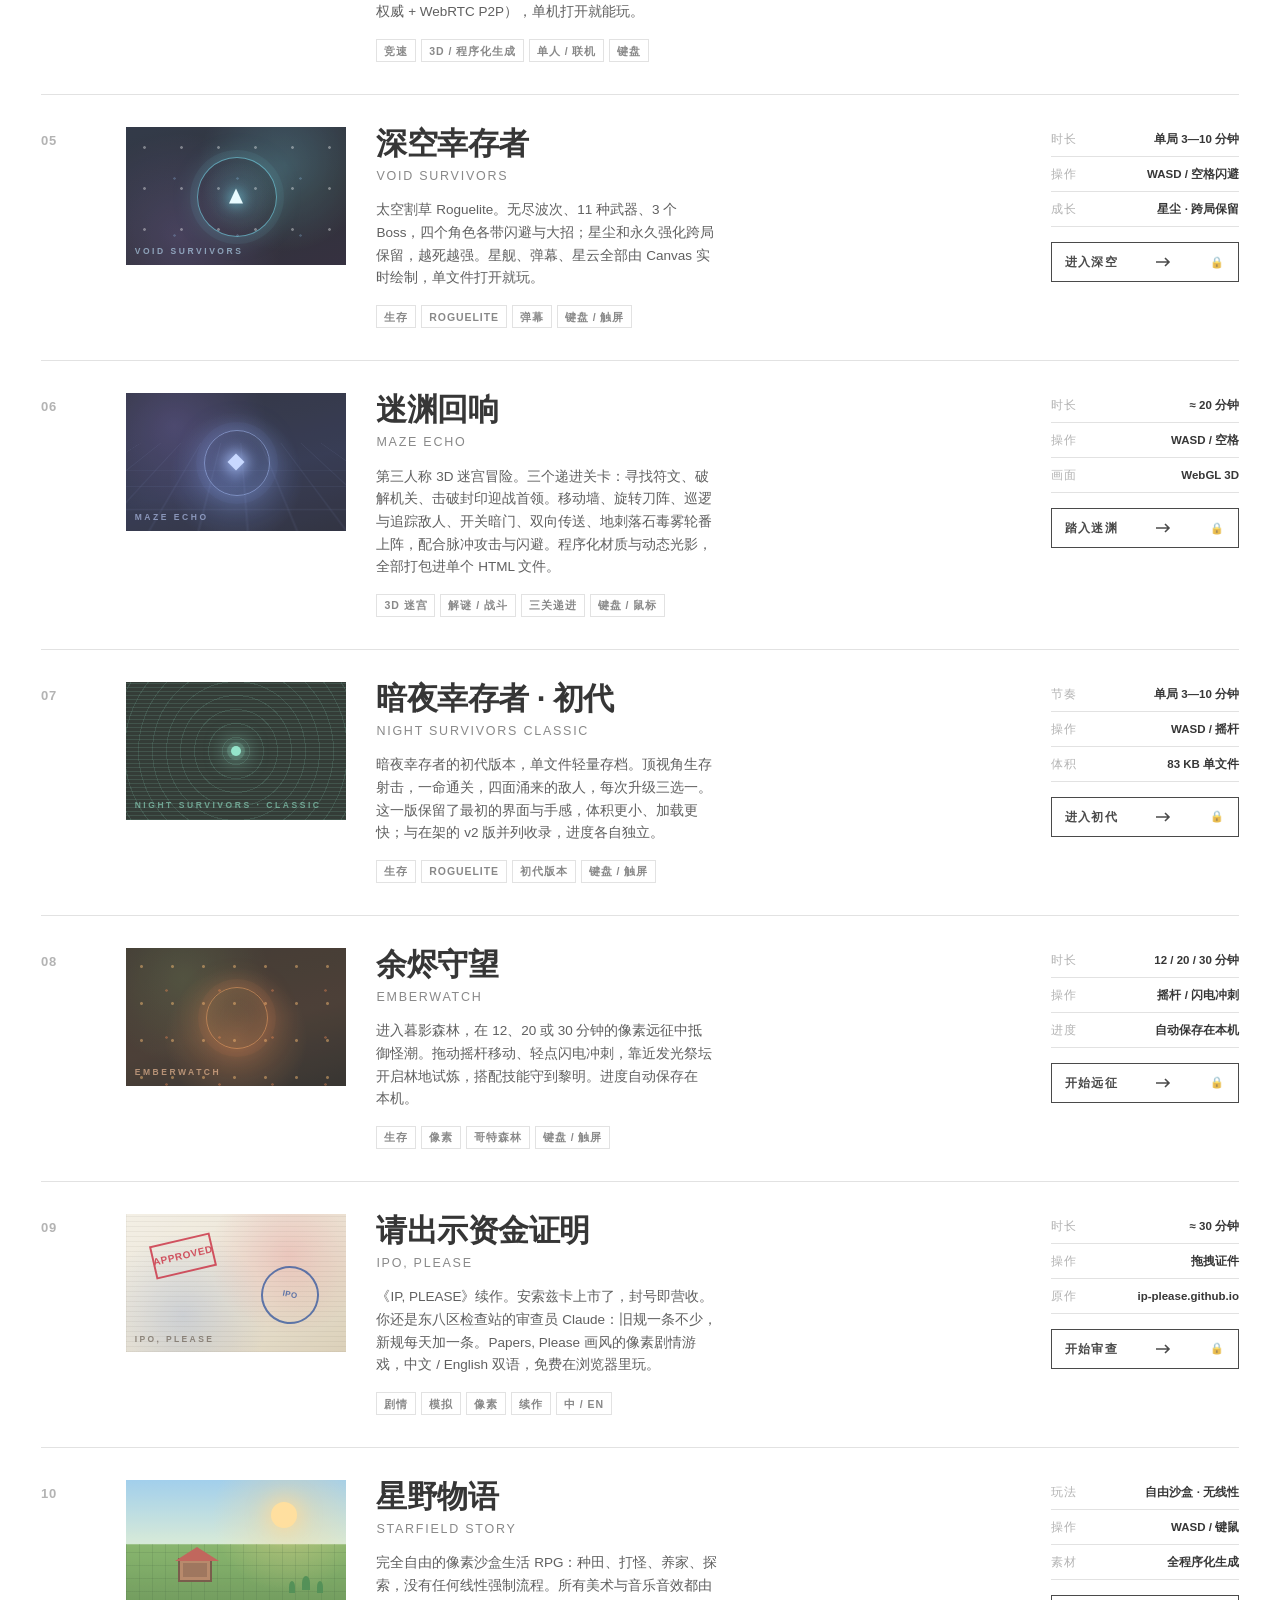
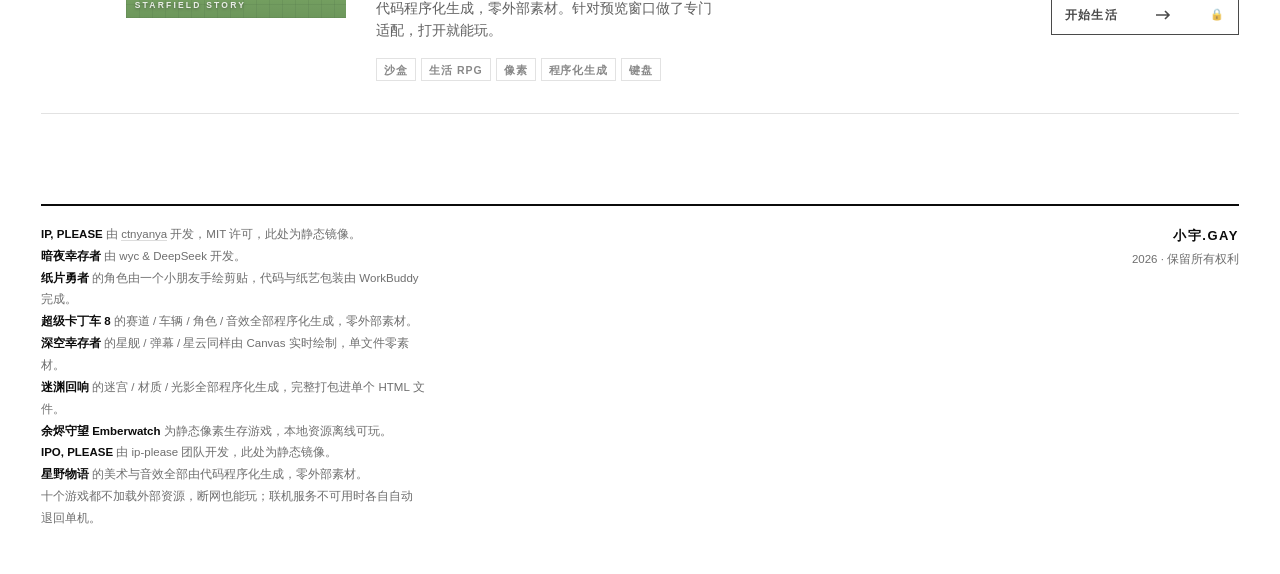
==== commit 17acf83d: "Add game: 星野物语 (Starfield Story)" ====
--- a/index.html
+++ b/index.html
@@ -7,10 +7,10 @@
 <!-- 账号后端：local = 存本机浏览器；ESP32 发站时会把它改写成 same-origin -->
 <meta name="arcade-api" content="local">
 <title>游戏厅 · 小宇.GAY</title>
-<meta name="description" content="九个纯静态网页游戏：像素剧情、顶视角生存射击、手绘横版闯关、3D 卡丁车、太空割草、3D 迷宫、哥特生存、复古射击与资金审查。打开就能玩，不登录、不下载、不追踪。">
+<meta name="description" content="十个纯静态网页游戏：像素剧情、顶视角生存射击、手绘横版闯关、3D 卡丁车、太空割草、3D 迷宫、哥特生存、复古射击、资金审查与像素沙盒。打开就能玩，不登录、不下载、不追踪。">
 <meta property="og:type" content="website">
 <meta property="og:title" content="游戏厅 · 小宇.GAY">
-<meta property="og:description" content="九个纯静态网页游戏，打开就能玩。">
+<meta property="og:description" content="十个纯静态网页游戏，打开就能玩。">
 <meta property="og:url" content="https://xn--29s3l.xn--0iv.gay/">
 <link rel="icon" href="data:image/svg+xml,%3Csvg xmlns='http://www.w3.org/2000/svg' viewBox='0 0 32 32'%3E%3Crect width='32' height='32' fill='%230b0b0b'/%3E%3Crect x='6' y='6' width='20' height='20' fill='%23e2001a'/%3E%3C/svg%3E">
 <script>
@@ -237,6 +237,16 @@
 .art-ipo .stamp2{right:12%;bottom:20%;width:58px;height:58px;color:#123a8c;border-color:#123a8c;border-radius:50%;font-size:8px;transform:rotate(11deg)}
 .art-ipo .lbl{position:absolute;left:9px;bottom:6px;font-size:8.5px;letter-spacing:.28em;text-transform:uppercase;color:rgba(60,45,30,.62);font-weight:700}
 html[data-style="pixel"] .art-ipo .stamp2{border-radius:0}
+
+/* 星野物语 · 像素沙盒生活：田园地块 + 落日 */
+.art-star{background:radial-gradient(circle at 74% 26%,rgba(255,206,120,.42),transparent 40%),linear-gradient(180deg,#8ec5e8 0%,#cfe6d0 46%,#6fa64f 47%,#4d8038 100%)}
+.art-star::before{content:"";position:absolute;left:0;right:0;bottom:0;height:54%;background:repeating-linear-gradient(90deg,rgba(30,70,25,.16) 0 1px,transparent 1px 13px),repeating-linear-gradient(0deg,rgba(30,70,25,.16) 0 1px,transparent 1px 13px)}
+.art-star .sun{position:absolute;right:22%;top:16%;width:26px;height:26px;border-radius:50%;background:#ffd98a;box-shadow:0 0 18px 6px rgba(255,210,130,.55)}
+.art-star .house{position:absolute;left:24%;bottom:26%;width:34px;height:24px;background:#8b5a3c;border:2px solid #5d3a26;box-shadow:inset 0 0 0 3px #a9714d}
+.art-star .house::before{content:"";position:absolute;left:-5px;top:-13px;width:0;height:0;border-left:22px solid transparent;border-right:22px solid transparent;border-bottom:14px solid #b4463a}
+.art-star .sprout{position:absolute;right:16%;bottom:20%;width:8px;height:14px;background:#2f7a34;border-radius:50% 50% 0 0;box-shadow:-14px 4px 0 -1px #2f7a34,14px 4px 0 -1px #2f7a34}
+.art-star .lbl{position:absolute;left:9px;bottom:6px;font-size:8.5px;letter-spacing:.26em;text-transform:uppercase;color:rgba(255,255,255,.85);font-weight:700;text-shadow:0 1px 3px rgba(0,0,0,.5)}
+html[data-style="pixel"] .art-star .sun{border-radius:0}
 .art-paper::before{
   content:"";position:absolute;inset:0;
   background-image:radial-gradient(rgba(120,90,55,.13) 1px,transparent 1px);
@@ -1368,7 +1378,7 @@
   </div>
 
   <div class="y2k-marquee only-portal" aria-hidden="true">
-    <span>★ 欢迎光临 小宇游戏厅 ★ 本站已收录 9 款游戏，全部免费、免注册、点开即玩 ★ 请把本站加入收藏夹 ★ 感谢您的支持 ★</span>
+    <span>★ 欢迎光临 小宇游戏厅 ★ 本站已收录 10 款游戏，全部免费、免注册、点开即玩 ★ 请把本站加入收藏夹 ★ 感谢您的支持 ★</span>
   </div>
 
   <section class="hero">
@@ -1376,16 +1386,16 @@
       <h1 data-text="游戏厅">游戏厅</h1>
       <div class="sub">
         <span class="en">Arcade</span>
-        <span class="cn">九个游戏，零安装</span>
+        <span class="cn">十个游戏，零安装</span>
       </div>
     </div>
 
     <div class="hero-card">
       <p class="lede">
-        九个纯静态网页游戏，<b>打开就能玩</b>。不下载、不追踪，进度存在你自己的浏览器里。桌面端用键鼠，手机端用手指。
+        十个纯静态网页游戏，<b>打开就能玩</b>。不下载、不追踪，进度存在你自己的浏览器里。桌面端用键鼠，手机端用手指。
       </p>
       <dl class="specs">
-        <div><dt>收录</dt><dd>09 款</dd></div>
+        <div><dt>收录</dt><dd>10 款</dd></div>
         <div><dt>体积</dt><dd>≈ 6.3 MB</dd></div>
         <div><dt>后端</dt><dd>可选 · 本机隧道</dd></div>
         <div><dt>追踪</dt><dd>无</dd></div>
@@ -1394,7 +1404,7 @@
   </section>
 
   <div class="bar">
-    <span>目录 <span class="count">01—09</span></span>
+    <span>目录 <span class="count">01—10</span></span>
     <span class="hint" id="bar-hint">点击任意条目开始</span>
   </div>
 
@@ -1696,6 +1706,40 @@
       </div>
     </a>
 
+    <a class="entry" href="games/starfield-story/">
+      <div class="row">
+        <div class="num">10</div>
+
+        <div class="art art-star" aria-hidden="true">
+          <span class="sun"></span>
+          <span class="house"></span>
+          <span class="sprout"></span>
+          <span class="lbl">Starfield Story</span>
+        </div>
+
+        <div class="body">
+          <span class="title">星野物语</span>
+          <span class="title-cn">STARFIELD STORY</span>
+          <span class="desc">完全自由的像素沙盒生活 RPG：种田、打怪、养家、探索，没有任何线性强制流程。所有美术与音乐音效都由代码程序化生成，零外部素材。针对预览窗口做了专门适配，打开就能玩。</span>
+          <span class="tags">
+            <span>沙盒</span><span>生活 RPG</span><span>像素</span><span>程序化生成</span><span>键盘</span>
+          </span>
+        </div>
+
+        <div class="side">
+          <div class="kv"><span class="k">玩法</span><span class="v">自由沙盒 · 无线性</span></div>
+          <div class="kv"><span class="k">操作</span><span class="v">WASD / 键鼠</span></div>
+          <div class="kv"><span class="k">素材</span><span class="v">全程序化生成</span></div>
+          <div class="go">
+            <span>开始生活</span>
+            <svg width="15" height="10" viewBox="0 0 15 10" fill="none" aria-hidden="true">
+              <path d="M0 5h13M9 1l4 4-4 4" stroke="currentColor" stroke-width="1.6"/>
+            </svg>
+          </div>
+        </div>
+      </div>
+    </a>
+
   </main>
 
   <div class="y2k-ad only-portal" aria-hidden="true">
@@ -1730,7 +1774,8 @@
       <b>迷渊回响</b> 的迷宫 / 材质 / 光影全部程序化生成，完整打包进单个 HTML 文件。<br>
       <b>余烬守望 Emberwatch</b> 为静态像素生存游戏，本地资源离线可玩。<br>
       <b>IPO, PLEASE</b> 由 ip-please 团队开发，此处为静态镜像。<br>
-      九个游戏都不加载外部资源，断网也能玩；联机服务不可用时各自自动退回单机。
+      <b>星野物语</b> 的美术与音效全部由代码程序化生成，零外部素材。<br>
+      十个游戏都不加载外部资源，断网也能玩；联机服务不可用时各自自动退回单机。
     </div>
     <div class="sign">
       <span class="big">小宇.GAY</span>
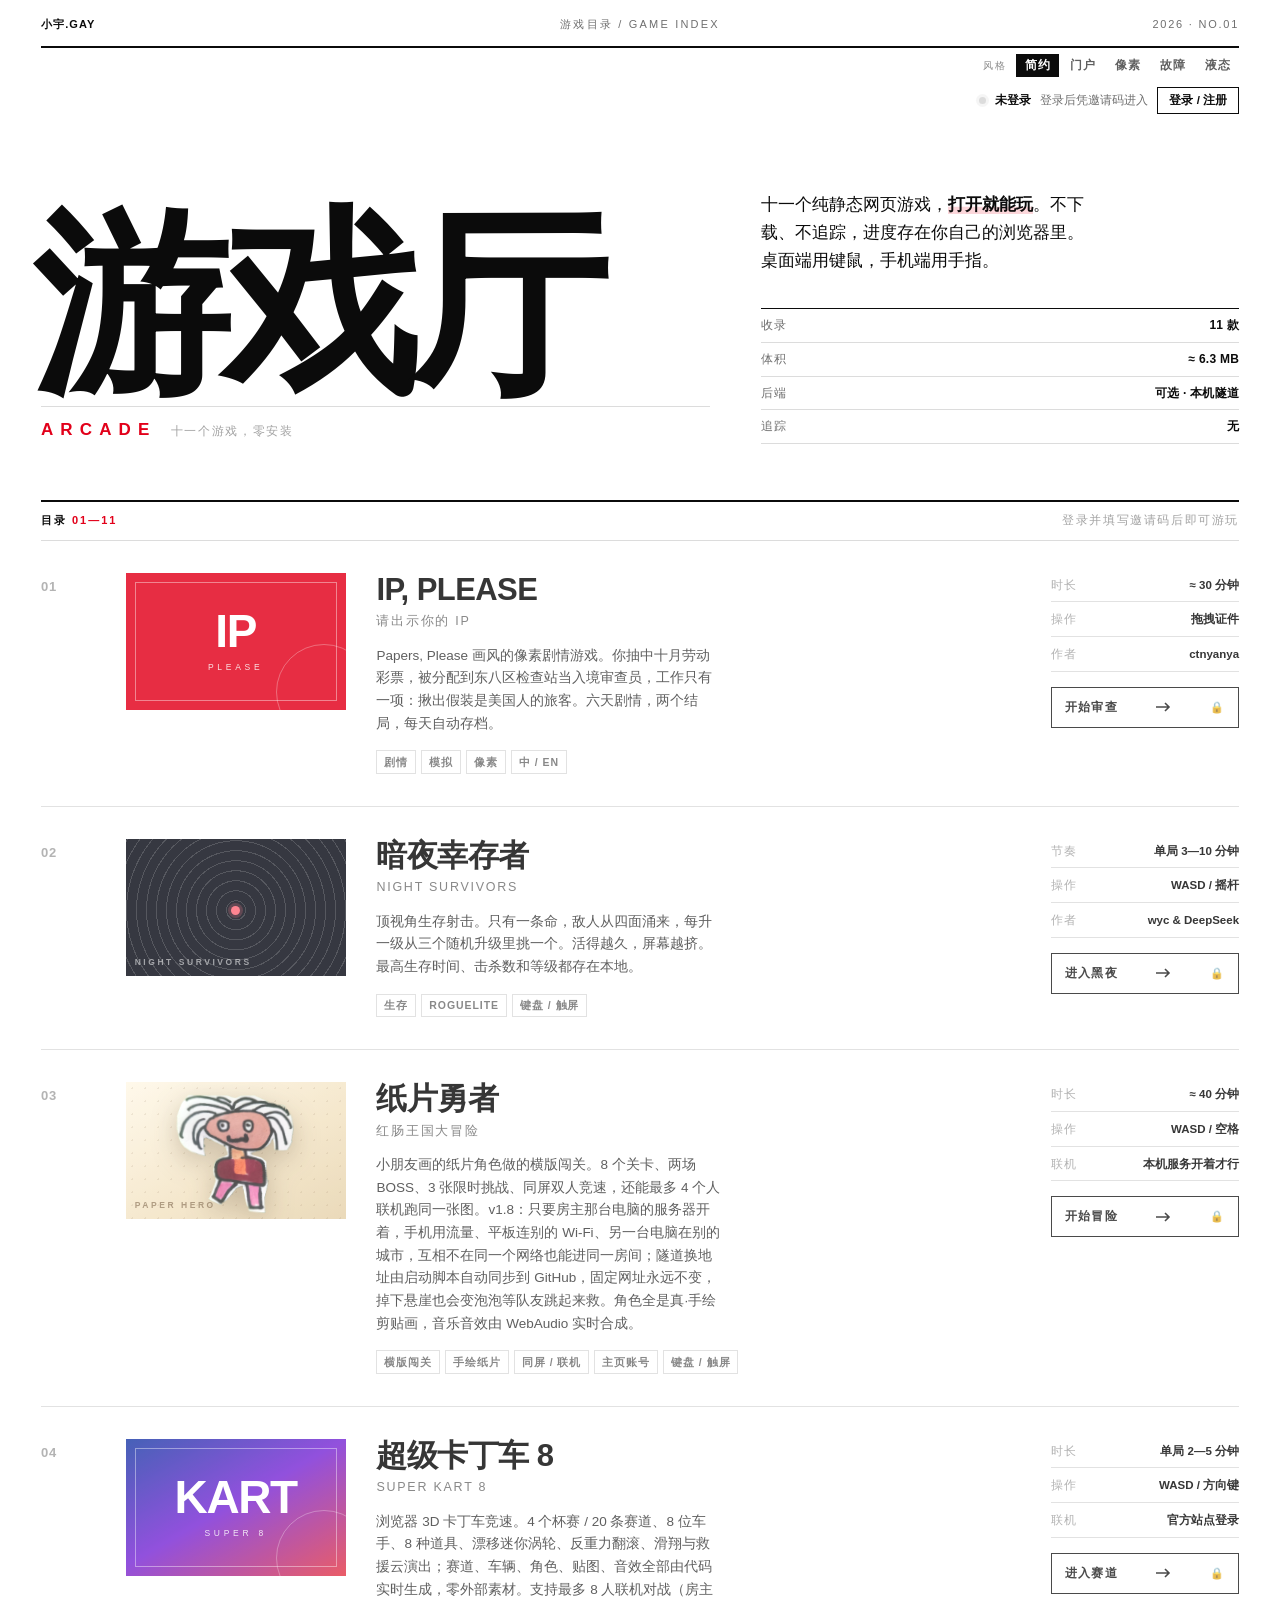
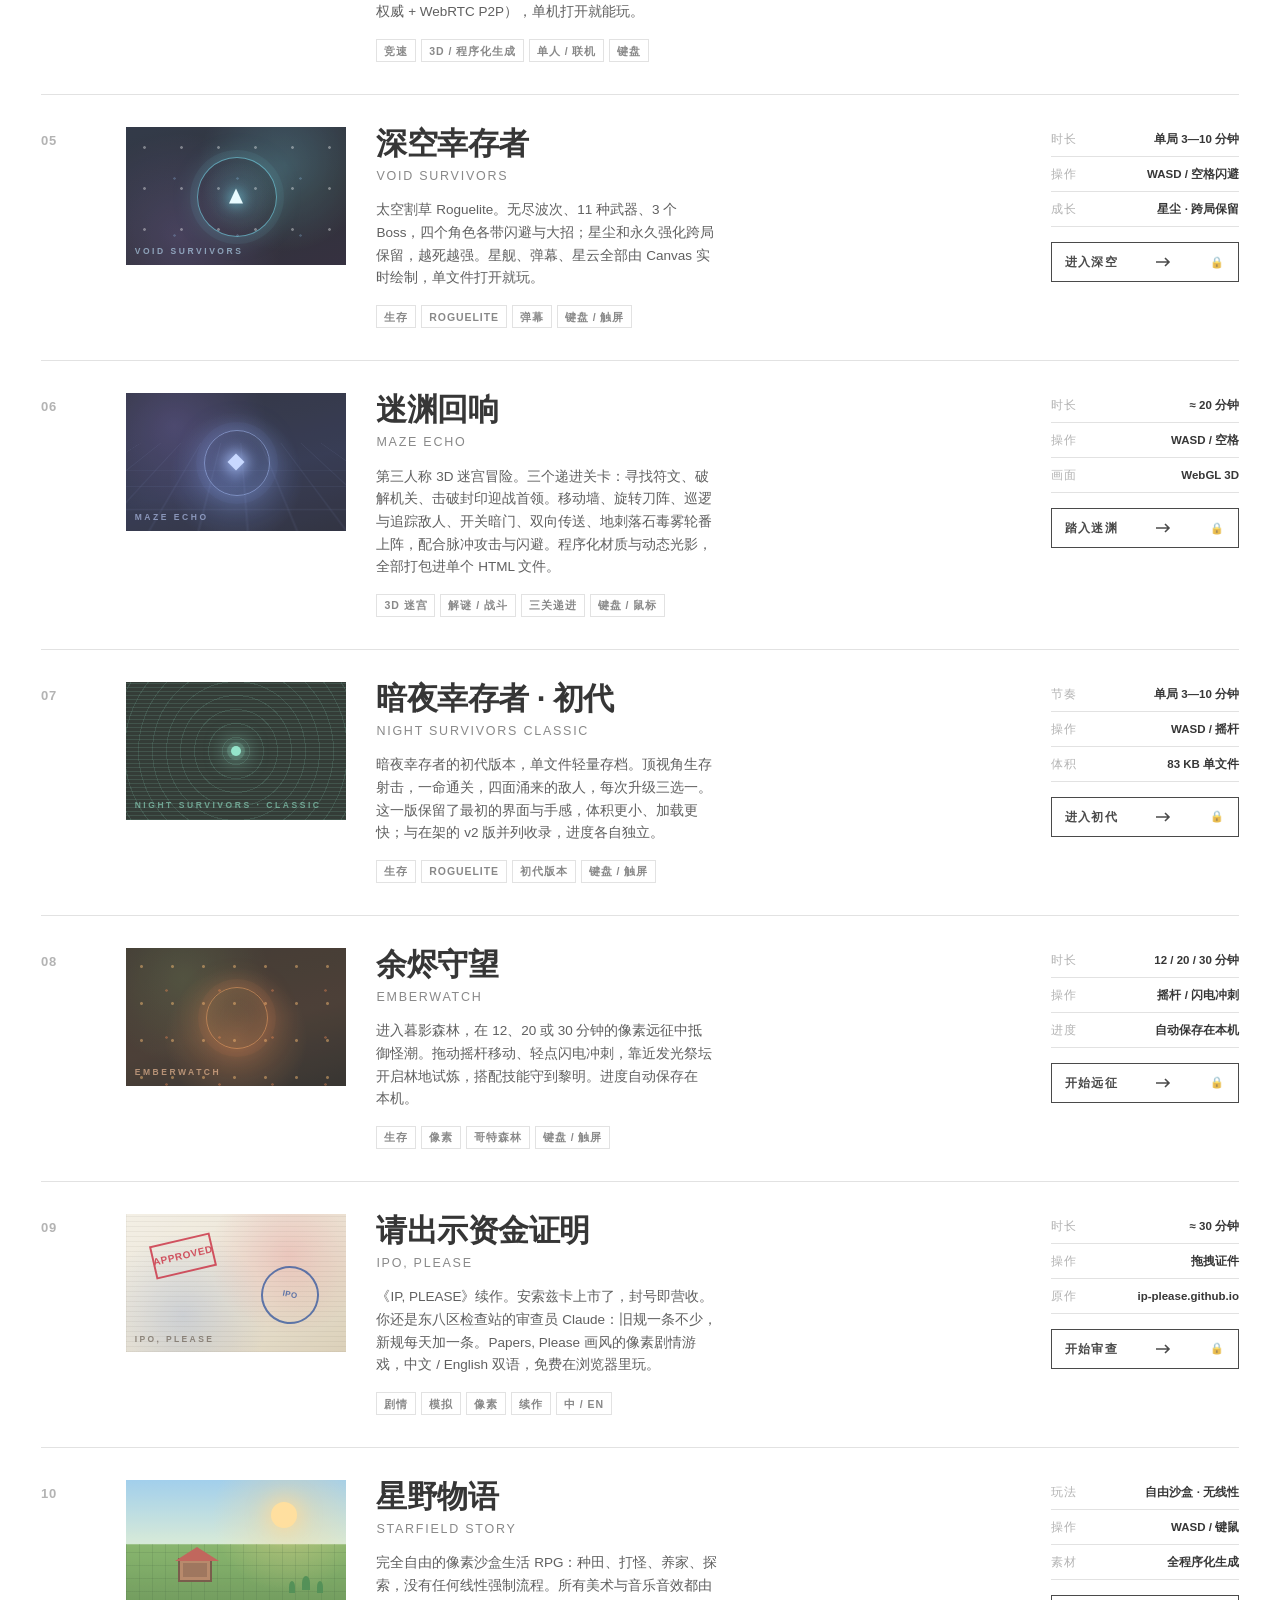
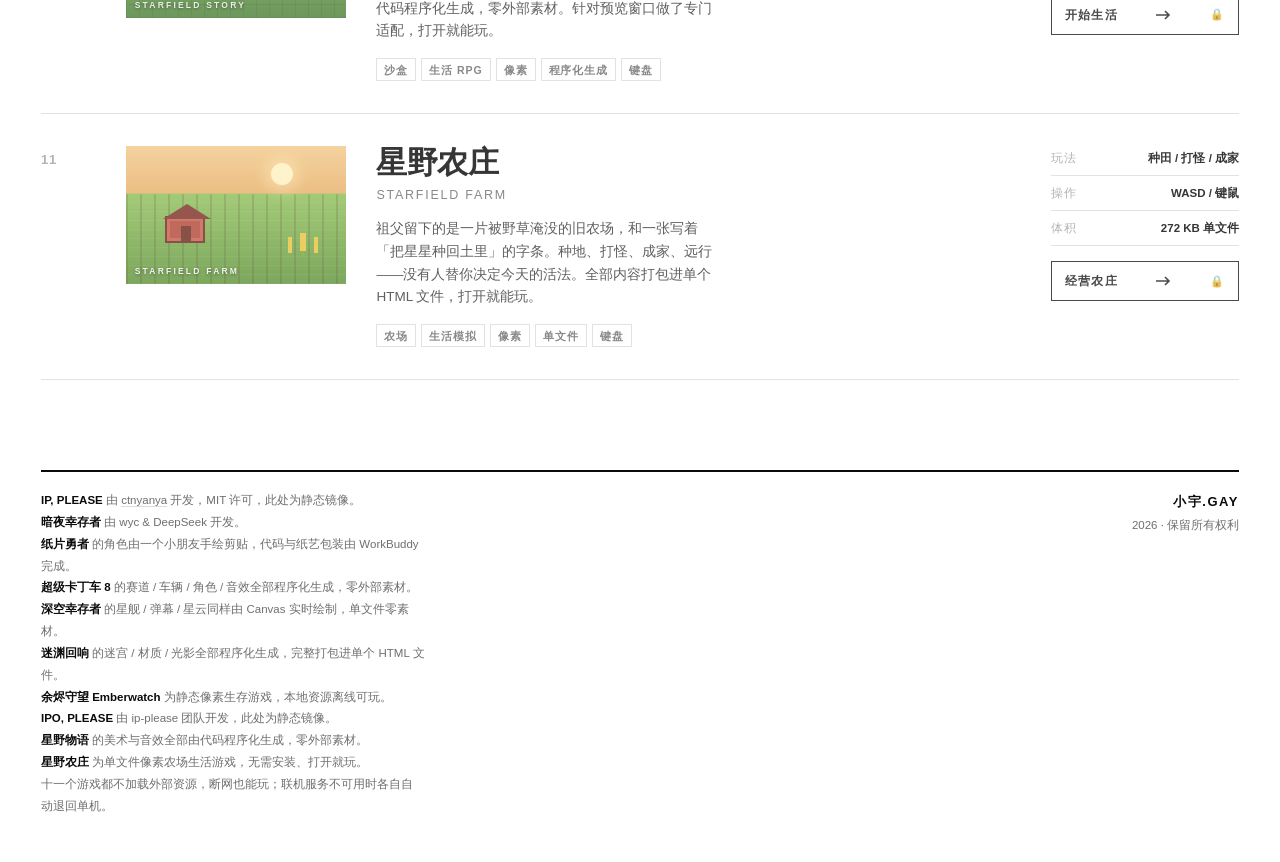
==== commit 64bfb71e: "Add game: 星野农庄 (Starfield Farm)" ====
--- a/index.html
+++ b/index.html
@@ -7,10 +7,10 @@
 <!-- 账号后端：local = 存本机浏览器；ESP32 发站时会把它改写成 same-origin -->
 <meta name="arcade-api" content="local">
 <title>游戏厅 · 小宇.GAY</title>
-<meta name="description" content="十个纯静态网页游戏：像素剧情、顶视角生存射击、手绘横版闯关、3D 卡丁车、太空割草、3D 迷宫、哥特生存、复古射击、资金审查与像素沙盒。打开就能玩，不登录、不下载、不追踪。">
+<meta name="description" content="十一个纯静态网页游戏：像素剧情、顶视角生存射击、手绘横版闯关、3D 卡丁车、太空割草、3D 迷宫、哥特生存、复古射击、资金审查、像素沙盒与农场生活。打开就能玩，不登录、不下载、不追踪。">
 <meta property="og:type" content="website">
 <meta property="og:title" content="游戏厅 · 小宇.GAY">
-<meta property="og:description" content="十个纯静态网页游戏，打开就能玩。">
+<meta property="og:description" content="十一个纯静态网页游戏，打开就能玩。">
 <meta property="og:url" content="https://xn--29s3l.xn--0iv.gay/">
 <link rel="icon" href="data:image/svg+xml,%3Csvg xmlns='http://www.w3.org/2000/svg' viewBox='0 0 32 32'%3E%3Crect width='32' height='32' fill='%230b0b0b'/%3E%3Crect x='6' y='6' width='20' height='20' fill='%23e2001a'/%3E%3C/svg%3E">
 <script>
@@ -247,6 +247,17 @@
 .art-star .sprout{position:absolute;right:16%;bottom:20%;width:8px;height:14px;background:#2f7a34;border-radius:50% 50% 0 0;box-shadow:-14px 4px 0 -1px #2f7a34,14px 4px 0 -1px #2f7a34}
 .art-star .lbl{position:absolute;left:9px;bottom:6px;font-size:8.5px;letter-spacing:.26em;text-transform:uppercase;color:rgba(255,255,255,.85);font-weight:700;text-shadow:0 1px 3px rgba(0,0,0,.5)}
 html[data-style="pixel"] .art-star .sun{border-radius:0}
+
+/* 星野农庄 · 像素农场生活：垄沟田地 + 谷仓 */
+.art-farm{background:linear-gradient(180deg,#f3c98a 0%,#e8b06a 34%,#8fbf5a 35%,#5f9439 100%)}
+.art-farm::before{content:"";position:absolute;left:0;right:0;bottom:0;height:65%;background:repeating-linear-gradient(90deg,rgba(70,50,25,.20) 0 2px,transparent 2px 14px),repeating-linear-gradient(0deg,rgba(255,255,255,.05) 0 1px,transparent 1px 9px)}
+.art-farm .barn{position:absolute;left:18%;bottom:30%;width:40px;height:27px;background:#b34a3a;border:2px solid #6f2b21;box-shadow:inset 0 0 0 3px #c85e4b}
+.art-farm .barn::before{content:"";position:absolute;left:-4px;top:-14px;width:0;height:0;border-left:24px solid transparent;border-right:24px solid transparent;border-bottom:15px solid #7e3227}
+.art-farm .barn::after{content:"";position:absolute;left:14px;bottom:0;width:10px;height:15px;background:#6f2b21}
+.art-farm .crop{position:absolute;right:18%;bottom:24%;width:6px;height:18px;background:#e8c33e;box-shadow:-13px 3px 0 -1px #e8c33e,13px 3px 0 -1px #e8c33e,0 8px 0 -2px #7fa832}
+.art-farm .sun{position:absolute;right:24%;top:12%;width:22px;height:22px;border-radius:50%;background:#fff1c0;box-shadow:0 0 16px 5px rgba(255,235,170,.6)}
+.art-farm .lbl{position:absolute;left:9px;bottom:6px;font-size:8.5px;letter-spacing:.26em;text-transform:uppercase;color:rgba(255,255,255,.9);font-weight:700;text-shadow:0 1px 3px rgba(0,0,0,.55)}
+html[data-style="pixel"] .art-farm .sun{border-radius:0}
 .art-paper::before{
   content:"";position:absolute;inset:0;
   background-image:radial-gradient(rgba(120,90,55,.13) 1px,transparent 1px);
@@ -1378,7 +1389,7 @@
   </div>
 
   <div class="y2k-marquee only-portal" aria-hidden="true">
-    <span>★ 欢迎光临 小宇游戏厅 ★ 本站已收录 10 款游戏，全部免费、免注册、点开即玩 ★ 请把本站加入收藏夹 ★ 感谢您的支持 ★</span>
+    <span>★ 欢迎光临 小宇游戏厅 ★ 本站已收录 11 款游戏，全部免费、免注册、点开即玩 ★ 请把本站加入收藏夹 ★ 感谢您的支持 ★</span>
   </div>
 
   <section class="hero">
@@ -1386,16 +1397,16 @@
       <h1 data-text="游戏厅">游戏厅</h1>
       <div class="sub">
         <span class="en">Arcade</span>
-        <span class="cn">十个游戏，零安装</span>
+        <span class="cn">十一个游戏，零安装</span>
       </div>
     </div>
 
     <div class="hero-card">
       <p class="lede">
-        十个纯静态网页游戏，<b>打开就能玩</b>。不下载、不追踪，进度存在你自己的浏览器里。桌面端用键鼠，手机端用手指。
+        十一个纯静态网页游戏，<b>打开就能玩</b>。不下载、不追踪，进度存在你自己的浏览器里。桌面端用键鼠，手机端用手指。
       </p>
       <dl class="specs">
-        <div><dt>收录</dt><dd>10 款</dd></div>
+        <div><dt>收录</dt><dd>11 款</dd></div>
         <div><dt>体积</dt><dd>≈ 6.3 MB</dd></div>
         <div><dt>后端</dt><dd>可选 · 本机隧道</dd></div>
         <div><dt>追踪</dt><dd>无</dd></div>
@@ -1404,7 +1415,7 @@
   </section>
 
   <div class="bar">
-    <span>目录 <span class="count">01—10</span></span>
+    <span>目录 <span class="count">01—11</span></span>
     <span class="hint" id="bar-hint">点击任意条目开始</span>
   </div>
 
@@ -1732,6 +1743,40 @@
           <div class="kv"><span class="k">素材</span><span class="v">全程序化生成</span></div>
           <div class="go">
             <span>开始生活</span>
+            <svg width="15" height="10" viewBox="0 0 15 10" fill="none" aria-hidden="true">
+              <path d="M0 5h13M9 1l4 4-4 4" stroke="currentColor" stroke-width="1.6"/>
+            </svg>
+          </div>
+        </div>
+      </div>
+    </a>
+
+    <a class="entry" href="games/starfield-farm/">
+      <div class="row">
+        <div class="num">11</div>
+
+        <div class="art art-farm" aria-hidden="true">
+          <span class="sun"></span>
+          <span class="barn"></span>
+          <span class="crop"></span>
+          <span class="lbl">Starfield Farm</span>
+        </div>
+
+        <div class="body">
+          <span class="title">星野农庄</span>
+          <span class="title-cn">STARFIELD FARM</span>
+          <span class="desc">祖父留下的是一片被野草淹没的旧农场，和一张写着「把星星种回土里」的字条。种地、打怪、成家、远行——没有人替你决定今天的活法。全部内容打包进单个 HTML 文件，打开就能玩。</span>
+          <span class="tags">
+            <span>农场</span><span>生活模拟</span><span>像素</span><span>单文件</span><span>键盘</span>
+          </span>
+        </div>
+
+        <div class="side">
+          <div class="kv"><span class="k">玩法</span><span class="v">种田 / 打怪 / 成家</span></div>
+          <div class="kv"><span class="k">操作</span><span class="v">WASD / 键鼠</span></div>
+          <div class="kv"><span class="k">体积</span><span class="v">272 KB 单文件</span></div>
+          <div class="go">
+            <span>经营农庄</span>
             <svg width="15" height="10" viewBox="0 0 15 10" fill="none" aria-hidden="true">
               <path d="M0 5h13M9 1l4 4-4 4" stroke="currentColor" stroke-width="1.6"/>
             </svg>
@@ -1775,7 +1820,8 @@
       <b>余烬守望 Emberwatch</b> 为静态像素生存游戏，本地资源离线可玩。<br>
       <b>IPO, PLEASE</b> 由 ip-please 团队开发，此处为静态镜像。<br>
       <b>星野物语</b> 的美术与音效全部由代码程序化生成，零外部素材。<br>
-      十个游戏都不加载外部资源，断网也能玩；联机服务不可用时各自自动退回单机。
+      <b>星野农庄</b> 为单文件像素农场生活游戏，无需安装、打开就玩。<br>
+      十一个游戏都不加载外部资源，断网也能玩；联机服务不可用时各自自动退回单机。
     </div>
     <div class="sign">
       <span class="big">小宇.GAY</span>
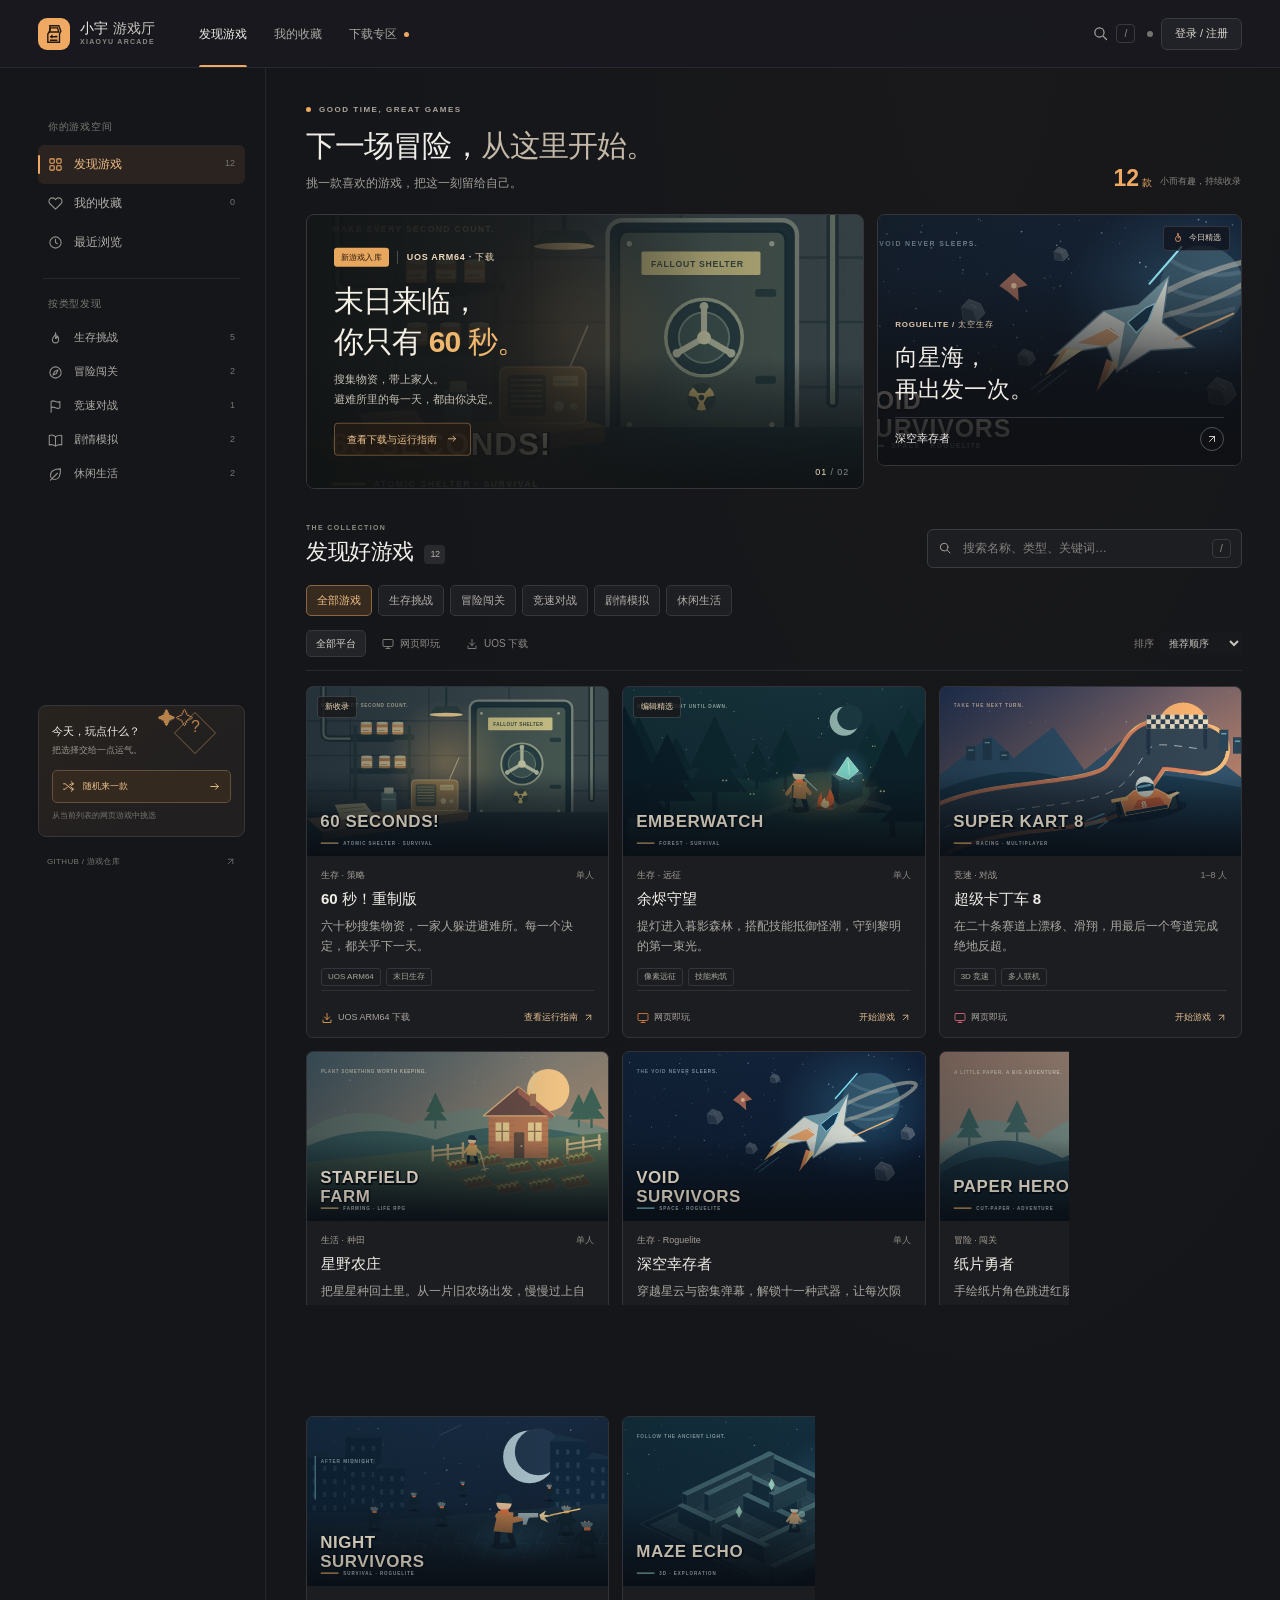
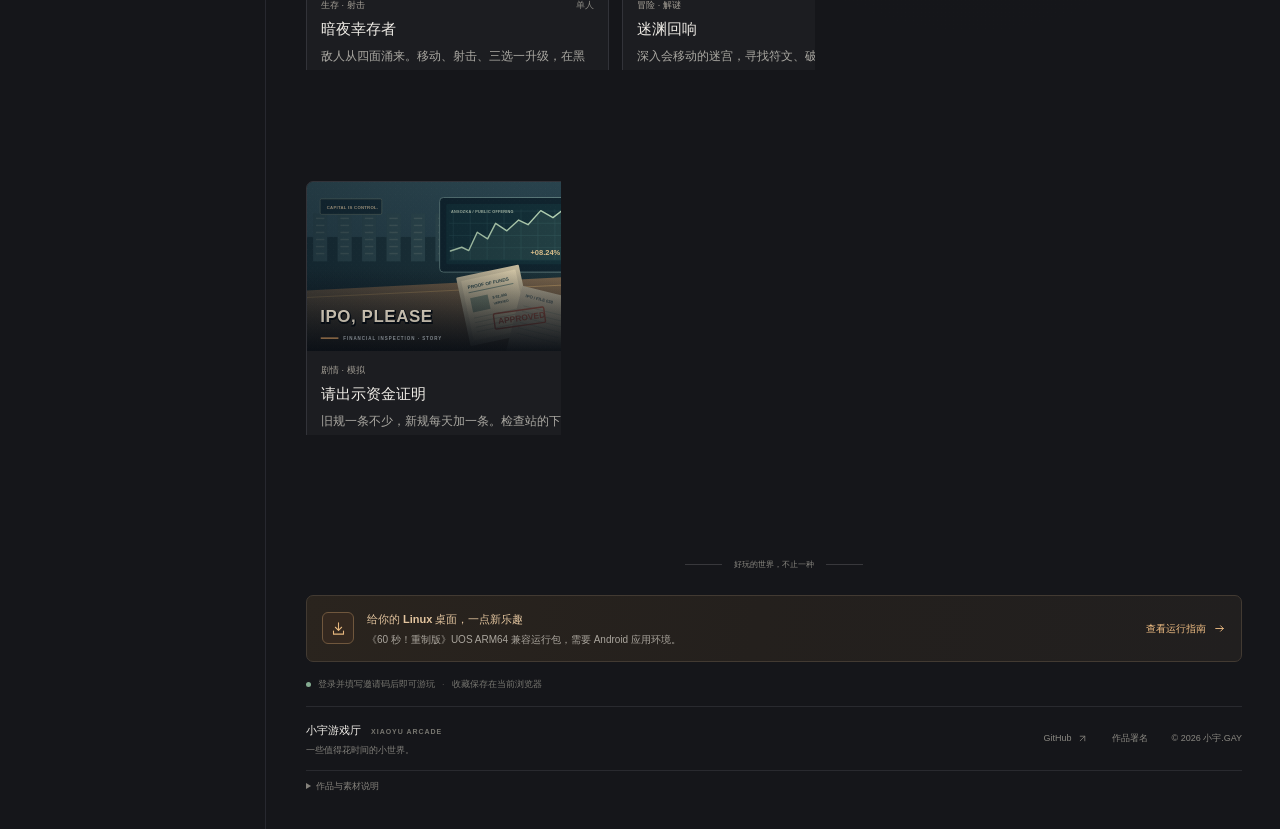
==== commit 299a9d89: "Publish updated arcade homepage and 60 Seconds download page" ====
--- a/index.html
+++ b/index.html
@@ -1,1836 +1,118 @@
-<!DOCTYPE html>
-<html lang="zh-CN" data-style="clean">
+<!doctype html>
+<html lang="zh-CN">
 <head>
-<meta charset="UTF-8">
+<meta charset="utf-8">
 <meta name="viewport" content="width=device-width, initial-scale=1">
-<meta name="theme-color" content="#ffffff">
-<!-- 账号后端：local = 存本机浏览器；ESP32 发站时会把它改写成 same-origin -->
-<meta name="arcade-api" content="local">
-<title>游戏厅 · 小宇.GAY</title>
-<meta name="description" content="十一个纯静态网页游戏：像素剧情、顶视角生存射击、手绘横版闯关、3D 卡丁车、太空割草、3D 迷宫、哥特生存、复古射击、资金审查、像素沙盒与农场生活。打开就能玩，不登录、不下载、不追踪。">
-<meta property="og:type" content="website">
-<meta property="og:title" content="游戏厅 · 小宇.GAY">
-<meta property="og:description" content="十一个纯静态网页游戏，打开就能玩。">
-<meta property="og:url" content="https://xn--29s3l.xn--0iv.gay/">
-<link rel="icon" href="data:image/svg+xml,%3Csvg xmlns='http://www.w3.org/2000/svg' viewBox='0 0 32 32'%3E%3Crect width='32' height='32' fill='%230b0b0b'/%3E%3Crect x='6' y='6' width='20' height='20' fill='%23e2001a'/%3E%3C/svg%3E">
-<script>
-  /* 尽早应用主题，避免闪白 */
-  (function(){
-    try{
-      var q = new URLSearchParams(location.search).get('style');
-      var s = q || localStorage.getItem('arcade-style');
-      if(['clean','portal','pixel','glitch','glass'].indexOf(s) >= 0){
-        document.documentElement.setAttribute('data-style', s);
-      }
-    }catch(e){}
-  })();
-</script>
-<style>
-/* ==========================================================================
-   0. 基础重置
-   ========================================================================== */
-*{box-sizing:border-box;margin:0;padding:0}
-html{-webkit-text-size-adjust:100%}
-a{color:inherit;text-decoration:none}
-img,svg{display:block}
-[hidden]{display:none !important}
-
-/* ==========================================================================
-   0.5 通用界面令牌（账号条 / 弹窗共用，各主题覆盖）
-   ========================================================================== */
-:root{
-  --ui-bg:#ffffff;
-  --ui-fg:#0b0b0b;
-  --ui-mut:#6f6f6f;
-  --ui-line:#0b0b0b;
-  --ui-soft:#dcdcdc;
-  --ui-accent:#e2001a;
-  --ui-radius:0px;
-  --ui-font:"Helvetica Neue",Helvetica,Arial,"PingFang SC",sans-serif;
-  --ui-shadow:0 30px 80px rgba(0,0,0,.24);
-  --ui-blur:none;
-}
-html[data-style="portal"]{
-  --ui-bg:#f7fbff;--ui-fg:#001133;--ui-mut:#556;
-  --ui-line:#99bbcc;--ui-soft:#c9d8e8;--ui-accent:#2c5c9c;
-  --ui-radius:0px;--ui-font:Arial,"黑体","Microsoft YaHei",sans-serif;
-  --ui-shadow:4px 4px 0 rgba(0,0,0,.28);
-}
-html[data-style="pixel"]{
-  --ui-bg:#12121e;--ui-fg:#e6e6f0;--ui-mut:#7d7d96;
-  --ui-line:#2a2a44;--ui-soft:#3a3a5c;--ui-accent:#00e5ff;
-  --ui-radius:0px;--ui-font:ui-monospace,"SF Mono",Menlo,Consolas,monospace;
-  --ui-shadow:0 0 0 3px #0b0b12,0 0 0 6px #1a1a2c,0 0 50px rgba(0,229,255,.22);
-}
-html[data-style="glitch"]{
-  --ui-bg:#0b0b0f;--ui-fg:#dcdce2;--ui-mut:#6b6b78;
-  --ui-line:#1e1e26;--ui-soft:#23232c;--ui-accent:#ff2b4e;
-  --ui-radius:0px;--ui-font:ui-monospace,"SF Mono",Menlo,Consolas,monospace;
-  --ui-shadow:0 0 0 1px #2a2a34,0 0 60px rgba(255,43,78,.12);
-}
-html[data-style="glass"]{
-  --ui-bg:rgba(255,255,255,.72);--ui-fg:#15151a;--ui-mut:#5f6068;
-  --ui-line:rgba(255,255,255,.9);--ui-soft:rgba(21,21,26,.12);--ui-accent:#0a84ff;
-  --ui-radius:26px;--ui-font:-apple-system,BlinkMacSystemFont,"SF Pro Text","PingFang SC",Arial,sans-serif;
-  --ui-shadow:0 30px 80px rgba(24,34,66,.26);
-  --ui-blur:blur(30px) saturate(180%);
-}
-
-/* ==========================================================================
-   1. 简约 · 瑞士国际主义（默认）
-   ========================================================================== */
-html[data-style="clean"]{
-  --ink:#0b0b0b;
-  --paper:#ffffff;
-  --red:#e2001a;
-  --gray:#6f6f6f;
-  --gray-2:#a3a3a3;
-  --rule:#dcdcdc;
-  --wash:#f4f4f4;
-  --font:"Helvetica Neue",Helvetica,"Inter",Arial,"PingFang SC","Hiragino Sans GB","Microsoft YaHei",sans-serif;
-  --pad:clamp(18px,3.2vw,44px);
-}
-html[data-style="clean"] body{
-  background:var(--paper);color:var(--ink);font-family:var(--font);
-  font-size:15px;line-height:1.55;
-  -webkit-font-smoothing:antialiased;text-rendering:optimizeLegibility;
-}
-html[data-style="clean"] ::selection{background:var(--red);color:#fff}
-html[data-style="clean"] .wrap{max-width:1500px;margin:0 auto;padding:0 var(--pad)}
-
-/* 报头 */
-html[data-style="clean"] .masthead{
-  display:grid;grid-template-columns:1fr auto 1fr;align-items:baseline;gap:16px;
-  padding:16px 0 13px;border-bottom:2px solid var(--ink);
-  font-size:11px;letter-spacing:.16em;text-transform:uppercase;font-weight:600;
-}
-html[data-style="clean"] .masthead .mark{letter-spacing:.1em}
-html[data-style="clean"] .masthead .mark b{font-weight:700}
-html[data-style="clean"] .masthead .mid{color:var(--gray);letter-spacing:.2em;font-weight:500}
-html[data-style="clean"] .masthead .right{text-align:right;color:var(--gray);letter-spacing:.16em;font-weight:500}
-
-/* 首屏 */
-html[data-style="clean"] .hero{
-  display:grid;grid-template-columns:minmax(0,7fr) minmax(0,5fr);
-  gap:clamp(24px,4vw,72px);
-  padding:clamp(34px,6vw,78px) 0 clamp(30px,4.5vw,56px);align-items:end;
-}
-html[data-style="clean"] .hero h1{
-  font-size:clamp(76px,15.5vw,208px);line-height:.82;letter-spacing:-.045em;
-  font-weight:700;margin-left:-.045em;
-}
-html[data-style="clean"] .hero .sub{
-  display:flex;align-items:baseline;gap:14px;margin-top:clamp(12px,1.6vw,22px);
-  padding-top:10px;border-top:1px solid var(--rule);
-}
-html[data-style="clean"] .hero .sub .en{
-  font-size:clamp(13px,1.5vw,17px);letter-spacing:.42em;text-transform:uppercase;
-  font-weight:700;color:var(--red);
-}
-html[data-style="clean"] .hero .sub .cn{font-size:12px;letter-spacing:.14em;color:var(--gray-2);font-weight:500}
-html[data-style="clean"] .lede{font-size:clamp(15px,1.35vw,17.5px);line-height:1.62;max-width:34ch;text-wrap:pretty}
-html[data-style="clean"] .lede b{font-weight:700;box-shadow:inset 0 -.42em 0 rgba(226,0,26,.16)}
-html[data-style="clean"] .specs{margin-top:clamp(22px,2.6vw,34px);border-top:1px solid var(--ink)}
-html[data-style="clean"] .specs div{
-  display:flex;justify-content:space-between;align-items:baseline;gap:12px;
-  padding:7px 0;border-bottom:1px solid var(--rule);font-size:12px;
-}
-html[data-style="clean"] .specs dt{color:var(--gray);letter-spacing:.1em}
-html[data-style="clean"] .specs dd{font-weight:700;font-variant-numeric:tabular-nums;letter-spacing:.02em}
-
-/* 索引栏 */
-html[data-style="clean"] .bar{
-  display:flex;justify-content:space-between;align-items:baseline;gap:16px;
-  padding:10px 0;border-top:2px solid var(--ink);border-bottom:1px solid var(--rule);
-  font-size:11px;letter-spacing:.18em;text-transform:uppercase;font-weight:600;
-}
-html[data-style="clean"] .bar .count{color:var(--red)}
-html[data-style="clean"] .bar .hint{color:var(--gray-2);letter-spacing:.14em;font-weight:500;text-transform:none;font-size:11.5px}
-
-/* 条目 */
-html[data-style="clean"] .entry{display:block;border-bottom:1px solid var(--rule);position:relative}
-html[data-style="clean"] .entry > .row{
-  display:grid;grid-template-columns:54px minmax(0,220px) minmax(0,1fr) 188px;
-  gap:clamp(16px,2.4vw,38px);padding:clamp(20px,2.6vw,32px) 0;align-items:start;
-  transition:background .16s ease;
-}
-html[data-style="clean"] .entry::before{
-  content:"";position:absolute;left:calc(-1 * var(--pad));top:0;bottom:0;width:4px;
-  background:var(--red);transform:scaleY(0);transform-origin:top;
-  transition:transform .22s cubic-bezier(.2,.7,.3,1);
-}
-html[data-style="clean"] .entry:hover::before,
-html[data-style="clean"] .entry:focus-within::before{transform:scaleY(1)}
-html[data-style="clean"] .entry:hover .row,
-html[data-style="clean"] .entry:focus-within .row{background:var(--wash)}
-html[data-style="clean"] .entry:hover .num,
-html[data-style="clean"] .entry:focus-within .num{color:var(--red)}
-html[data-style="clean"] .entry:hover .go,
-html[data-style="clean"] .entry:focus-within .go{background:var(--red);border-color:var(--red);color:#fff}
-html[data-style="clean"] .entry:hover .go svg,
-html[data-style="clean"] .entry:focus-within .go svg{transform:translateX(3px)}
-html[data-style="clean"] .num{
-  font-size:13px;font-weight:700;letter-spacing:.06em;font-variant-numeric:tabular-nums;
-  color:var(--gray-2);padding-top:4px;transition:color .16s;
-}
-
-/* 封面 */
-.art{position:relative;aspect-ratio:16/10;width:100%;overflow:hidden}
-.art-ip{background:#e2001a}
-.art-ip .lbl{position:absolute;inset:0;display:flex;flex-direction:column;justify-content:center;align-items:center;color:#fff}
-.art-ip .big{font-size:clamp(34px,3.6vw,46px);font-weight:700;letter-spacing:-.03em;line-height:1}
-.art-ip .small{font-size:8.5px;letter-spacing:.44em;text-transform:uppercase;margin-top:7px;opacity:.85}
-.art-ip .frame{position:absolute;inset:9px;border:1px solid rgba(255,255,255,.42)}
-.art-ip .stamp{position:absolute;right:-26px;bottom:-30px;width:96px;height:96px;border:1.5px solid rgba(255,255,255,.3);border-radius:50%}
-.art-kart{background:linear-gradient(150deg,#1e3fa8 0%,#7a2bd6 48%,#e63946 100%)}
-html[data-style="pixel"] .art-kart{background:linear-gradient(150deg,#1b1f4b,#e60067)}
-html[data-style="glitch"] .art-kart{background:linear-gradient(150deg,#141824,#6b1020)}
-.art-night{background:#0a0d18}
-.art-night::before{
-  content:"";position:absolute;inset:0;
-  background:repeating-radial-gradient(circle at 50% 52%,transparent 0 9px,rgba(255,255,255,.16) 9px 10px);
-}
-.art-night::after{
-  content:"";position:absolute;left:50%;top:52%;width:9px;height:9px;margin:-4.5px 0 0 -4.5px;
-  background:#ff6b7a;border-radius:50%;box-shadow:0 0 0 3px rgba(255,107,122,.22);
-}
-.art-night .lbl{
-  position:absolute;left:9px;bottom:7px;font-size:8.5px;letter-spacing:.3em;
-  text-transform:uppercase;color:rgba(255,255,255,.55);font-weight:600;
-}
-.art-void{background:radial-gradient(circle at 72% 28%,rgba(99,232,255,.20),transparent 46%),radial-gradient(circle at 24% 80%,rgba(160,110,255,.18),transparent 52%),linear-gradient(160deg,#071022 0%,#04060e 62%,#0a0518 100%)}
-.art-void::before{content:"";position:absolute;inset:0;background-image:radial-gradient(rgba(255,255,255,.8) 1px,transparent 1.6px),radial-gradient(rgba(140,200,255,.55) 1px,transparent 1.6px);background-size:37px 41px,63px 57px;background-position:0 0,17px 23px;opacity:.45}
-.art-void::after{content:"";position:absolute;left:50%;top:50%;width:78px;height:78px;margin:-39px 0 0 -39px;border:1px solid rgba(99,232,255,.55);border-radius:50%;box-shadow:0 0 0 7px rgba(99,232,255,.06),0 0 26px rgba(99,232,255,.22);background:radial-gradient(circle,rgba(99,232,255,.16),transparent 66%)}
-.art-void .ship{position:absolute;left:50%;top:50%;width:0;height:0;transform:translate(-50%,-50%);border-left:7px solid transparent;border-right:7px solid transparent;border-bottom:15px solid #e3fbff;filter:drop-shadow(0 0 7px rgba(99,232,255,.95));z-index:2}
-.art-void .lbl{position:absolute;left:9px;bottom:7px;font-size:8.5px;letter-spacing:.3em;text-transform:uppercase;color:rgba(180,225,255,.6);font-weight:600}
-html[data-style="pixel"] .art-void::after{border-radius:0;box-shadow:none;border-width:3px}
-html[data-style="pixel"] .art-void .ship{border-bottom-color:#ffe14d;filter:none}
-.art-paper{background:linear-gradient(150deg,#FFF8E7 0%,#F4E4C4 55%,#E6D2AB 100%)}
-
-/* 迷渊回响 · 3D 迷宫：深蓝遗迹 + 符文光环 */
-.art-maze{background:radial-gradient(circle at 50% 62%,rgba(110,150,255,.30),transparent 48%),radial-gradient(circle at 22% 24%,rgba(150,110,255,.20),transparent 46%),linear-gradient(165deg,#070b1c 0%,#0d1330 58%,#06081a 100%)}
-.art-maze::before{content:"";position:absolute;inset:0;background-image:linear-gradient(rgba(140,170,255,.10) 1px,transparent 1px),linear-gradient(90deg,rgba(140,170,255,.10) 1px,transparent 1px);background-size:23px 23px;transform:perspective(150px) rotateX(52deg) scale(1.7);transform-origin:center 78%;opacity:.65}
-.art-maze::after{content:"";position:absolute;left:50%;top:50%;width:64px;height:64px;margin:-32px 0 0 -32px;border:1px solid rgba(150,180,255,.55);border-radius:50%;box-shadow:0 0 0 8px rgba(120,150,255,.05),0 0 28px rgba(130,160,255,.35),inset 0 0 22px rgba(130,160,255,.18)}
-.art-maze .rune{position:absolute;left:50%;top:50%;width:12px;height:12px;margin:-6px 0 0 -6px;background:#bcd0ff;transform:rotate(45deg);box-shadow:0 0 14px 4px rgba(150,180,255,.8);z-index:2}
-.art-maze .lbl{position:absolute;left:9px;bottom:7px;font-size:8.5px;letter-spacing:.3em;text-transform:uppercase;color:rgba(180,200,255,.6);font-weight:600}
-html[data-style="pixel"] .art-maze::after{border-radius:0;box-shadow:none;border-width:3px}
-
-/* 暗夜幸存者·经典版：复古绿荧光 + 扫描线 */
-.art-classic{background:#08120c}
-.art-classic::before{content:"";position:absolute;inset:0;background:repeating-linear-gradient(0deg,rgba(126,224,192,.14) 0 1px,transparent 1px 4px),repeating-radial-gradient(circle at 50% 50%,transparent 0 13px,rgba(126,224,192,.13) 13px 14px)}
-.art-classic::after{content:"";position:absolute;left:50%;top:50%;width:10px;height:10px;margin:-5px 0 0 -5px;background:#7ee0c0;border-radius:50%;box-shadow:0 0 0 4px rgba(126,224,192,.18),0 0 20px 6px rgba(126,224,192,.55)}
-.art-classic .lbl{position:absolute;left:9px;bottom:7px;font-size:8.5px;letter-spacing:.3em;text-transform:uppercase;color:rgba(126,224,192,.6);font-weight:600}
-
-/* 余烬守望 · Emberwatch：暮影森林 + 余烬火光 */
-.art-ember{background:radial-gradient(circle at 50% 66%,rgba(255,140,60,.28),transparent 50%),radial-gradient(circle at 26% 22%,rgba(120,180,90,.16),transparent 44%),linear-gradient(165deg,#1a1109 0%,#26170d 56%,#0d0a06 100%)}
-.art-ember::before{content:"";position:absolute;inset:0;background-image:radial-gradient(rgba(255,180,90,.9) 1px,transparent 1.7px),radial-gradient(rgba(255,120,50,.7) 1px,transparent 1.7px);background-size:31px 37px,53px 47px;background-position:0 0,14px 19px;opacity:.5;animation:ember-drift 7s linear infinite}
-.art-ember::after{content:"";position:absolute;left:50%;top:50%;width:60px;height:60px;margin:-30px 0 0 -30px;border:1px solid rgba(255,150,70,.55);border-radius:50%;box-shadow:0 0 0 8px rgba(255,120,50,.06),0 0 30px rgba(255,120,50,.3),inset 0 0 24px rgba(255,140,60,.22)}
-.art-ember .lbl{position:absolute;left:9px;bottom:7px;font-size:8.5px;letter-spacing:.3em;text-transform:uppercase;color:rgba(255,190,140,.6);font-weight:600}
-@keyframes ember-drift{from{background-position:0 0,14px 19px}to{background-position:0 -37px,14px -28px}}
-html[data-style="pixel"] .art-ember::after{border-radius:0;box-shadow:none;border-width:3px}
-
-/* 请出示资金证明 · IPO PLEASE：审查印章 + 单据纸纹 */
-.art-ipo{background:radial-gradient(circle at 74% 30%,rgba(226,0,26,.16),transparent 42%),radial-gradient(circle at 26% 74%,rgba(30,90,200,.18),transparent 44%),linear-gradient(150deg,#f2ede1 0%,#e6ddc9 56%,#d4c7ab 100%)}
-.art-ipo::before{content:"";position:absolute;inset:0;background:repeating-linear-gradient(0deg,rgba(60,50,35,.07) 0 1px,transparent 1px 5px),linear-gradient(90deg,rgba(60,50,35,.05) 1px,transparent 1px)}
-.art-ipo .stamp1,.art-ipo .stamp2{position:absolute;display:flex;align-items:center;justify-content:center;border:2px solid;font-weight:700;letter-spacing:.06em;transform:rotate(-13deg);opacity:.8}
-.art-ipo .stamp1{left:12%;top:18%;width:62px;height:34px;color:#c00018;border-color:#c00018;font-size:10px}
-.art-ipo .stamp2{right:12%;bottom:20%;width:58px;height:58px;color:#123a8c;border-color:#123a8c;border-radius:50%;font-size:8px;transform:rotate(11deg)}
-.art-ipo .lbl{position:absolute;left:9px;bottom:6px;font-size:8.5px;letter-spacing:.28em;text-transform:uppercase;color:rgba(60,45,30,.62);font-weight:700}
-html[data-style="pixel"] .art-ipo .stamp2{border-radius:0}
-
-/* 星野物语 · 像素沙盒生活：田园地块 + 落日 */
-.art-star{background:radial-gradient(circle at 74% 26%,rgba(255,206,120,.42),transparent 40%),linear-gradient(180deg,#8ec5e8 0%,#cfe6d0 46%,#6fa64f 47%,#4d8038 100%)}
-.art-star::before{content:"";position:absolute;left:0;right:0;bottom:0;height:54%;background:repeating-linear-gradient(90deg,rgba(30,70,25,.16) 0 1px,transparent 1px 13px),repeating-linear-gradient(0deg,rgba(30,70,25,.16) 0 1px,transparent 1px 13px)}
-.art-star .sun{position:absolute;right:22%;top:16%;width:26px;height:26px;border-radius:50%;background:#ffd98a;box-shadow:0 0 18px 6px rgba(255,210,130,.55)}
-.art-star .house{position:absolute;left:24%;bottom:26%;width:34px;height:24px;background:#8b5a3c;border:2px solid #5d3a26;box-shadow:inset 0 0 0 3px #a9714d}
-.art-star .house::before{content:"";position:absolute;left:-5px;top:-13px;width:0;height:0;border-left:22px solid transparent;border-right:22px solid transparent;border-bottom:14px solid #b4463a}
-.art-star .sprout{position:absolute;right:16%;bottom:20%;width:8px;height:14px;background:#2f7a34;border-radius:50% 50% 0 0;box-shadow:-14px 4px 0 -1px #2f7a34,14px 4px 0 -1px #2f7a34}
-.art-star .lbl{position:absolute;left:9px;bottom:6px;font-size:8.5px;letter-spacing:.26em;text-transform:uppercase;color:rgba(255,255,255,.85);font-weight:700;text-shadow:0 1px 3px rgba(0,0,0,.5)}
-html[data-style="pixel"] .art-star .sun{border-radius:0}
-
-/* 星野农庄 · 像素农场生活：垄沟田地 + 谷仓 */
-.art-farm{background:linear-gradient(180deg,#f3c98a 0%,#e8b06a 34%,#8fbf5a 35%,#5f9439 100%)}
-.art-farm::before{content:"";position:absolute;left:0;right:0;bottom:0;height:65%;background:repeating-linear-gradient(90deg,rgba(70,50,25,.20) 0 2px,transparent 2px 14px),repeating-linear-gradient(0deg,rgba(255,255,255,.05) 0 1px,transparent 1px 9px)}
-.art-farm .barn{position:absolute;left:18%;bottom:30%;width:40px;height:27px;background:#b34a3a;border:2px solid #6f2b21;box-shadow:inset 0 0 0 3px #c85e4b}
-.art-farm .barn::before{content:"";position:absolute;left:-4px;top:-14px;width:0;height:0;border-left:24px solid transparent;border-right:24px solid transparent;border-bottom:15px solid #7e3227}
-.art-farm .barn::after{content:"";position:absolute;left:14px;bottom:0;width:10px;height:15px;background:#6f2b21}
-.art-farm .crop{position:absolute;right:18%;bottom:24%;width:6px;height:18px;background:#e8c33e;box-shadow:-13px 3px 0 -1px #e8c33e,13px 3px 0 -1px #e8c33e,0 8px 0 -2px #7fa832}
-.art-farm .sun{position:absolute;right:24%;top:12%;width:22px;height:22px;border-radius:50%;background:#fff1c0;box-shadow:0 0 16px 5px rgba(255,235,170,.6)}
-.art-farm .lbl{position:absolute;left:9px;bottom:6px;font-size:8.5px;letter-spacing:.26em;text-transform:uppercase;color:rgba(255,255,255,.9);font-weight:700;text-shadow:0 1px 3px rgba(0,0,0,.55)}
-html[data-style="pixel"] .art-farm .sun{border-radius:0}
-.art-paper::before{
-  content:"";position:absolute;inset:0;
-  background-image:radial-gradient(rgba(120,90,55,.13) 1px,transparent 1px);
-  background-size:13px 13px;
-}
-.art-paper img{
-  position:absolute;left:50%;bottom:4%;height:88%;
-  transform:translateX(-50%) rotate(-2deg);
-  object-fit:contain;
-  filter:drop-shadow(0 9px 13px rgba(70,45,20,.3));
-}
-.art-paper .lbl{
-  position:absolute;left:9px;bottom:7px;font-size:8.5px;letter-spacing:.3em;
-  text-transform:uppercase;color:rgba(90,60,30,.55);font-weight:600;
-}
-
-/* 正文 */
-html[data-style="clean"] .body .title{display:block;font-size:clamp(21px,2.5vw,31px);font-weight:700;letter-spacing:-.018em;line-height:1.12}
-html[data-style="clean"] .body .title-cn{display:block;font-size:12.5px;letter-spacing:.14em;color:var(--gray);margin-top:5px;font-weight:500}
-html[data-style="clean"] .body .desc{display:block;margin-top:13px;font-size:13.5px;line-height:1.68;color:#3d3d3d;max-width:46ch;text-wrap:pretty}
-html[data-style="clean"] .tags{display:flex;flex-wrap:wrap;gap:5px;margin-top:15px}
-html[data-style="clean"] .tags span{
-  font-size:10.5px;letter-spacing:.09em;padding:2.5px 7px;border:1px solid var(--rule);
-  color:var(--gray);font-weight:600;text-transform:uppercase;
-}
-
-/* 侧栏 */
-html[data-style="clean"] .side{display:flex;flex-direction:column;gap:9px;padding-top:4px}
-html[data-style="clean"] .side .kv{display:flex;justify-content:space-between;gap:8px;font-size:11.5px;padding-bottom:7px;border-bottom:1px solid var(--rule)}
-html[data-style="clean"] .side .kv .k{color:var(--gray-2);letter-spacing:.08em}
-html[data-style="clean"] .side .kv .v{font-weight:600;text-align:right;font-variant-numeric:tabular-nums}
-html[data-style="clean"] .go{
-  margin-top:6px;display:flex;align-items:center;justify-content:space-between;gap:8px;
-  padding:10px 13px;border:1.5px solid var(--ink);font-size:12px;font-weight:700;letter-spacing:.1em;
-  transition:background .16s,border-color .16s,color .16s;
-}
-html[data-style="clean"] .go svg{transition:transform .18s ease;flex:none}
-
-/* 页脚 */
-html[data-style="clean"] footer{
-  margin-top:clamp(48px,7vw,96px);border-top:2px solid var(--ink);padding:18px 0 44px;
-  display:grid;grid-template-columns:1fr auto;gap:18px 40px;font-size:11.5px;color:var(--gray);
-}
-html[data-style="clean"] footer .credits{line-height:1.9;max-width:60ch}
-html[data-style="clean"] footer .credits b{color:var(--ink);font-weight:600}
-html[data-style="clean"] footer .credits a{border-bottom:1px solid var(--rule);transition:border-color .15s,color .15s}
-html[data-style="clean"] footer .credits a:hover{color:var(--red);border-color:var(--red)}
-html[data-style="clean"] footer .sign{text-align:right;line-height:1.9}
-html[data-style="clean"] footer .sign .big{display:block;font-size:13px;font-weight:700;letter-spacing:.12em;color:var(--ink);text-transform:uppercase}
-
-@media (max-width:1000px){
-  html[data-style="clean"] .entry > .row{grid-template-columns:40px minmax(0,180px) minmax(0,1fr)}
-  html[data-style="clean"] .side{grid-column:1 / -1;flex-direction:row;flex-wrap:wrap;align-items:center;padding-top:2px}
-  html[data-style="clean"] .side .kv{border:0;padding:0;gap:6px;flex:none}
-  html[data-style="clean"] .side .kv .k{display:none}
-  html[data-style="clean"] .side .kv .v{font-weight:500;color:var(--gray);font-size:11.5px}
-  html[data-style="clean"] .go{margin-top:0;margin-left:auto;flex:none;padding:8px 12px}
-}
-@media (max-width:820px){
-  html[data-style="clean"] .hero{grid-template-columns:1fr;align-items:start;gap:26px}
-  html[data-style="clean"] .lede{max-width:none}
-  html[data-style="clean"] .specs{max-width:420px}
-}
-@media (max-width:680px){
-  html[data-style="clean"] .entry > .row{grid-template-columns:32px minmax(0,1fr);gap:14px}
-  html[data-style="clean"] .art{grid-column:2;aspect-ratio:16/7;max-width:100%}
-  html[data-style="clean"] .body{grid-column:2}
-  html[data-style="clean"] .side{grid-column:2;flex-direction:column;align-items:stretch;gap:8px}
-  html[data-style="clean"] .go{margin-left:0;width:100%;justify-content:space-between}
-  html[data-style="clean"] .side .kv{display:flex;border-bottom:1px solid var(--rule);padding-bottom:7px}
-  html[data-style="clean"] .side .kv .k{display:block}
-  html[data-style="clean"] .side .kv .v{color:var(--ink);font-weight:600}
-  html[data-style="clean"] footer{grid-template-columns:1fr}
-  html[data-style="clean"] footer .sign{text-align:left}
-}
-@media (max-width:640px){
-  html[data-style="clean"] .masthead{grid-template-columns:1fr 1fr;gap:6px}
-  html[data-style="clean"] .masthead .mid{display:none}
-  html[data-style="clean"] .bar .hint{display:none}
-}
-
-/* ==========================================================================
-   2. 千禧年门户 · Y2K Portal
-   ========================================================================== */
-html[data-style="portal"]{
-  --font:"Times New Roman",SimSun,"宋体",serif;
-  --ui:Arial,"Helvetica Neue","黑体",sans-serif;
-}
-html[data-style="portal"] body{
-  background:#b9d5ee;
-  background-image:
-    repeating-linear-gradient(45deg,rgba(255,255,255,.5) 0 1px,transparent 1px 5px),
-    repeating-linear-gradient(-45deg,rgba(255,255,255,.5) 0 1px,transparent 1px 5px);
-  background-attachment:fixed;
-  color:#000;font-family:var(--font);font-size:12px;line-height:1.6;
-  padding:10px 8px 40px;
-}
-html[data-style="portal"] .wrap{
-  max-width:840px;margin:0 auto;background:#fff;
-  border:3px double #336;outline:1px solid #9bc;
-  padding:0 0 12px;
-}
-html[data-style="portal"] .masthead{
-  display:block;text-align:center;
-  background:linear-gradient(180deg,#0b3d91 0%,#1f6fc4 55%,#0b3d91 100%);
-  border-bottom:3px solid #ff9900;padding:10px 8px 8px;
-}
-html[data-style="portal"] .masthead .mark{
-  display:block;font-family:var(--ui);font-size:27px;font-weight:bold;color:#fff;
-  letter-spacing:.06em;text-shadow:2px 2px 0 #002244,4px 4px 0 rgba(0,0,0,.25);
-}
-html[data-style="portal"] .masthead .mark b{color:#ffe14d}
-html[data-style="portal"] .masthead .mid{display:block;font-size:11px;color:#cfe4ff;margin-top:3px;letter-spacing:.1em}
-html[data-style="portal"] .masthead .right{display:block;font-size:10px;color:#9fc4ee;margin-top:4px;text-align:center;letter-spacing:.06em}
-
-/* 跑马灯 */
-html[data-style="portal"] .y2k-marquee{
-  background:#ffffcc;border-bottom:1px solid #cc9;padding:3px 0;overflow:hidden;
-  font-size:11.5px;color:#c00;white-space:nowrap;
-}
-html[data-style="portal"] .y2k-marquee span{display:inline-block;padding-left:100%;animation:marquee 22s linear infinite}
-@keyframes marquee{to{transform:translateX(-100%)}}
-
-/* 首屏 */
-html[data-style="portal"] .hero{display:block;padding:10px 12px 6px;text-align:center}
-html[data-style="portal"] .hero h1{
-  font-family:var(--ui);font-size:22px;line-height:1.25;letter-spacing:0;
-  color:#c00;margin:2px 0 3px;text-shadow:1px 1px 0 #fff,2px 2px 0 #eee;
-}
-html[data-style="portal"] .hero .sub{display:block;border:0;margin:0;padding:0}
-html[data-style="portal"] .hero .sub .en{display:none}
-html[data-style="portal"] .hero .sub .cn{font-size:11px;color:#666;letter-spacing:0}
-html[data-style="portal"] .lede{
-  font-size:12px;line-height:1.85;text-align:left;max-width:none;
-  border:1px solid #c9d8e8;background:#f2f8ff;padding:8px 10px;margin:8px 0;
-}
-html[data-style="portal"] .lede b{box-shadow:none;color:#c00;font-weight:bold}
-html[data-style="portal"] .specs{margin:8px 0 0;border:1px solid #c9d8e8}
-html[data-style="portal"] .specs div{
-  display:flex;justify-content:space-between;gap:8px;
-  padding:4px 9px;border-bottom:1px dotted #aac;font-size:11px;background:#f7fbff;
-}
-html[data-style="portal"] .specs div:last-child{border-bottom:0}
-html[data-style="portal"] .specs dt{color:#335;letter-spacing:0}
-html[data-style="portal"] .specs dd{font-weight:bold;color:#003399;font-variant-numeric:normal}
-
-/* 索引栏 */
-html[data-style="portal"] .bar{
-  display:flex;justify-content:space-between;align-items:center;gap:8px;
-  margin:10px 12px 0;padding:4px 9px;border:1px solid #99b;
-  background:linear-gradient(180deg,#eaf3ff,#cfe2f7);
-  font-family:var(--ui);font-size:11px;font-weight:bold;color:#003399;
-}
-html[data-style="portal"] .bar .count{color:#c00}
-html[data-style="portal"] .bar .hint{font-weight:normal;color:#556;font-size:10.5px}
-
-/* 条目 */
-html[data-style="portal"] .entry{display:block;margin:10px 12px 0;border:1px solid #99b;background:#fff}
-html[data-style="portal"] .entry::before{content:none}
-html[data-style="portal"] .entry > .row{display:flex;flex-wrap:wrap;padding:0;gap:0;background:none;transition:none}
-html[data-style="portal"] .entry:hover > .row{background:none}
-html[data-style="portal"] .entry .num{
-  order:-1;flex:0 0 100%;display:block;padding:3px 9px;
-  background:linear-gradient(180deg,#5b8ac6,#2c5c9c);
-  color:#fff;font-family:var(--ui);font-size:11px;font-weight:bold;letter-spacing:.04em;
-  border-bottom:1px solid #24497d;
-}
-html[data-style="portal"] .entry .num::before{content:"★ 推荐游戏 "}
-html[data-style="portal"] .entry .num::after{content:" · 点击标题进入";font-weight:normal;opacity:.85}
-html[data-style="portal"] .entry .art{
-  flex:0 0 106px;height:76px;aspect-ratio:auto;margin:9px 0 9px 9px;
-  border:2px inset #c9d8e8;overflow:hidden;
-}
-html[data-style="portal"] .art-ip .big{font-size:26px}
-html[data-style="portal"] .art-ip .small{font-size:6px;letter-spacing:.3em;margin-top:3px}
-html[data-style="portal"] .art-ip .frame{inset:5px}
-html[data-style="portal"] .art-ip .stamp{display:none}
-html[data-style="portal"] .art-night .lbl{font-size:6px;left:5px;bottom:4px;letter-spacing:.18em}
-html[data-style="portal"] .entry .body{flex:1 1 0;min-width:0;padding:9px 10px}
-html[data-style="portal"] .body .title{
-  display:inline;font-family:var(--ui);font-size:15px;font-weight:bold;letter-spacing:0;
-  color:#0000ee;text-decoration:underline;line-height:1.4;
-}
-html[data-style="portal"] .entry:hover .body .title{color:#c00}
-html[data-style="portal"] .body .title-cn{display:inline;font-size:11.5px;color:#555;letter-spacing:0;margin-left:6px}
-html[data-style="portal"] .body .desc{display:block;margin-top:5px;font-size:12px;line-height:1.75;color:#222;max-width:none}
-html[data-style="portal"] .tags{display:flex;flex-wrap:wrap;gap:4px;margin-top:6px}
-html[data-style="portal"] .tags span{
-  font-family:var(--ui);font-size:10px;letter-spacing:0;padding:1px 6px;
-  border:1px solid #a8c0d8;background:#eef5fc;color:#335;font-weight:normal;text-transform:none;
-}
-html[data-style="portal"] .entry .side{
-  flex:0 0 100%;display:flex;flex-wrap:wrap;align-items:center;gap:10px;
-  padding:6px 10px;border-top:1px dotted #aac;background:#fafcff;
-}
-html[data-style="portal"] .side .kv{display:flex;gap:4px;border:0;padding:0;font-size:11px;flex:none}
-html[data-style="portal"] .side .kv .k{color:#667;letter-spacing:0}
-html[data-style="portal"] .side .kv .k::after{content:"："}
-html[data-style="portal"] .side .kv .v{font-weight:normal;color:#222}
-html[data-style="portal"] .go{
-  margin:0 0 0 auto;padding:3px 12px;border:2px outset #dfe6ee;background:#e9eef4;
-  color:#003;font-family:var(--ui);font-size:11px;font-weight:bold;letter-spacing:0;
-  justify-content:center;gap:6px;
-}
-html[data-style="portal"] .go svg{display:none}
-html[data-style="portal"] .go::before{content:"▶ "}
-html[data-style="portal"] .entry:hover .go{background:#ffe9a8;border-color:#ffcc66;color:#c00}
-
-/* 广告位 */
-html[data-style="portal"] .y2k-ad{
-  margin:12px;border:2px ridge #c9d8e8;background:linear-gradient(100deg,#fff2a8,#ffd6e8 45%,#c8e8ff 100%);
-  padding:8px 10px;display:flex;align-items:center;justify-content:space-between;gap:10px;
-  font-family:var(--ui);
-}
-html[data-style="portal"] .y2k-ad .ad-txt{font-size:13px;font-weight:bold;color:#c00}
-html[data-style="portal"] .y2k-ad .ad-sub{font-size:10.5px;color:#333;margin-top:2px;font-weight:normal}
-html[data-style="portal"] .y2k-ad .blink{
-  font-size:11px;font-weight:bold;color:#fff;background:#c00;padding:3px 10px;
-  border:1px solid #900;animation:blink 1s step-end infinite;white-space:nowrap;
-}
-@keyframes blink{50%{opacity:0}}
-
-html[data-style="portal"] .y2k-tools{
-  margin:12px;padding:8px 10px;border:1px solid #99b;background:#f7fbff;
-  font-family:var(--ui);font-size:11px;color:#335;
-}
-html[data-style="portal"] .y2k-tools .row2{display:flex;flex-wrap:wrap;gap:6px 14px;align-items:center;margin-top:6px}
-html[data-style="portal"] .y2k-tools .lbl{color:#667}
-html[data-style="portal"] .y2k-counter{display:inline-flex;gap:0;border:1px solid #666;background:#000;padding:1px}
-html[data-style="portal"] .y2k-counter i{
-  font-style:normal;font-family:"Courier New",monospace;font-size:12px;font-weight:bold;
-  color:#3f3;background:#111;padding:1px 3px;border-right:1px solid #333;
-}
-html[data-style="portal"] .y2k-counter i:last-child{border-right:0}
-html[data-style="portal"] .y2k-build{
-  margin:12px;padding:5px 10px;text-align:center;font-family:var(--ui);font-size:11px;
-  color:#7a3b00;background:repeating-linear-gradient(45deg,#ffe9a8 0 8px,#ffd97a 8px 16px);
-  border:1px dashed #c90;
-}
-html[data-style="portal"] footer{
-  margin:12px;padding:10px;border-top:2px solid #99b;background:#f2f8ff;
-  display:block;font-size:11px;color:#445;line-height:1.9;text-align:center;
-}
-html[data-style="portal"] footer .credits{max-width:none}
-html[data-style="portal"] footer .credits b{color:#003399}
-html[data-style="portal"] footer .credits a{color:#0000ee;text-decoration:underline}
-html[data-style="portal"] footer .sign{text-align:center;margin-top:8px;color:#667}
-html[data-style="portal"] footer .sign .big{display:inline;font-size:11px;font-weight:bold;letter-spacing:.05em;color:#335;text-transform:none}
-
-/* ==========================================================================
-   3. 像素 · Pixel
-   ========================================================================== */
-html[data-style="pixel"]{
-  --p-bg:#0b0b12;
-  --p-panel:#12121e;
-  --p-line:#2a2a44;
-  --p-cyan:#00e5ff;
-  --p-pink:#ff2e88;
-  --p-yellow:#ffe14d;
-  --p-text:#e6e6f0;
-  --p-dim:#7d7d96;
-  --mono:ui-monospace,"SF Mono",Menlo,Consolas,"Courier New",monospace;
-}
-html[data-style="pixel"] body{
-  background:
-    radial-gradient(circle at 1px 1px,rgba(0,229,255,.10) 1px,transparent 0) 0 0/10px 10px,
-    var(--p-bg);
-  color:var(--p-text);font-family:var(--mono);font-size:13.5px;line-height:1.6;
-  padding:20px 12px 60px;
-  -webkit-font-smoothing:none;
-}
-html[data-style="pixel"] body::after{
-  content:"";position:fixed;inset:0;pointer-events:none;z-index:80;
-  background:repeating-linear-gradient(180deg,rgba(0,0,0,.30) 0 1px,transparent 1px 3px);
-}
-html[data-style="pixel"] ::selection{background:var(--p-cyan);color:#04121e}
-html[data-style="pixel"] .wrap{
-  max-width:1120px;margin:0 auto;padding:0 18px 22px;background:rgba(14,14,26,.92);
-  border:3px solid var(--p-line);
-  box-shadow:0 0 0 3px var(--p-bg),0 0 0 6px #1a1a2c,0 0 70px rgba(0,229,255,.10);
-}
-html[data-style="pixel"] .masthead{
-  display:flex;justify-content:space-between;align-items:baseline;gap:12px;flex-wrap:wrap;
-  padding:14px 0 12px;border-bottom:3px solid var(--p-line);
-  font-size:11px;letter-spacing:.18em;text-transform:uppercase;font-weight:700;color:var(--p-cyan);
-}
-html[data-style="pixel"] .masthead .mark b{color:var(--p-pink)}
-html[data-style="pixel"] .masthead .mid{color:var(--p-dim);letter-spacing:.2em}
-html[data-style="pixel"] .masthead .right{color:var(--p-dim);letter-spacing:.16em}
-html[data-style="pixel"] .hero{
-  display:grid;grid-template-columns:minmax(0,1.35fr) minmax(0,1fr);
-  gap:34px;padding:30px 0 26px;align-items:end;
-}
-html[data-style="pixel"] .hero h1{
-  font-size:clamp(46px,8.4vw,96px);line-height:.92;letter-spacing:.02em;font-weight:700;
-  color:#fff;
-  text-shadow:
-    2px 0 0 #0b0b12,-2px 0 0 #0b0b12,0 2px 0 #0b0b12,0 -2px 0 #0b0b12,
-    6px 6px 0 var(--p-pink);
-}
-html[data-style="pixel"] .hero .sub{
-  display:flex;align-items:baseline;gap:12px;margin-top:18px;padding-top:9px;
-  border-top:2px dashed var(--p-line);
-}
-html[data-style="pixel"] .hero .sub .en{
-  font-size:12px;letter-spacing:.4em;text-transform:uppercase;font-weight:700;color:var(--p-yellow);
-}
-html[data-style="pixel"] .hero .sub .cn{font-size:11px;letter-spacing:.16em;color:var(--p-dim)}
-html[data-style="pixel"] .lede{font-size:13px;line-height:1.85;color:#b9b9cd;max-width:40ch}
-html[data-style="pixel"] .lede b{color:var(--p-cyan);font-weight:700;background:rgba(0,229,255,.10);padding:0 3px}
-html[data-style="pixel"] .specs{margin-top:18px;border:2px solid var(--p-line);background:rgba(0,0,0,.35)}
-html[data-style="pixel"] .specs div{
-  display:flex;justify-content:space-between;gap:10px;padding:5px 9px;
-  border-bottom:1px solid var(--p-line);font-size:11.5px;
-}
-html[data-style="pixel"] .specs div:last-child{border-bottom:0}
-html[data-style="pixel"] .specs dt{color:var(--p-dim);letter-spacing:.1em}
-html[data-style="pixel"] .specs dd{color:var(--p-cyan);font-weight:700}
-html[data-style="pixel"] .bar{
-  display:flex;justify-content:space-between;align-items:center;gap:12px;
-  padding:7px 10px;background:var(--p-line);color:#cfe9ff;
-  font-size:11px;letter-spacing:.2em;text-transform:uppercase;font-weight:700;
-}
-html[data-style="pixel"] .bar .count{color:var(--p-yellow)}
-html[data-style="pixel"] .bar .hint{color:#9fb6d0;letter-spacing:.1em;font-weight:400;text-transform:none}
-html[data-style="pixel"] .list{padding-top:16px;display:grid;gap:16px}
-html[data-style="pixel"] .entry{display:block;border:3px solid var(--p-line);background:var(--p-panel);transition:border-color .12s,transform .12s}
-html[data-style="pixel"] .entry::before{content:none}
-html[data-style="pixel"] .entry > .row{
-  display:grid;grid-template-columns:52px 168px minmax(0,1fr) 176px;
-  gap:18px;padding:14px;align-items:start;background:none;
-}
-html[data-style="pixel"] .entry:hover,
-html[data-style="pixel"] .entry:focus-within{border-color:var(--p-cyan);box-shadow:0 0 0 3px rgba(0,229,255,.22)}
-html[data-style="pixel"] .entry:hover > .row{background:none}
-html[data-style="pixel"] .num{
-  font-size:22px;font-weight:700;color:#4a4a6e;letter-spacing:0;padding-top:0;
-  text-shadow:2px 2px 0 rgba(0,0,0,.6);
-}
-html[data-style="pixel"] .entry:hover .num{color:var(--p-pink)}
-html[data-style="pixel"] .art{border:3px solid #3a3a5c;aspect-ratio:16/10}
-html[data-style="pixel"] .art-ip{background:var(--p-pink)}
-html[data-style="pixel"] .art-ip .frame{inset:6px;border:3px solid rgba(255,255,255,.5)}
-html[data-style="pixel"] .art-ip .big{font-size:34px;text-shadow:3px 3px 0 rgba(0,0,0,.35)}
-html[data-style="pixel"] .art-ip .small{font-size:8px;letter-spacing:.4em}
-html[data-style="pixel"] .art-night{background:#05070f}
-html[data-style="pixel"] .art-night::before{
-  background:repeating-radial-gradient(circle at 50% 52%,transparent 0 7px,rgba(0,229,255,.28) 7px 8px);
-}
-html[data-style="pixel"] .art-night::after{background:var(--p-yellow);border-radius:0;width:8px;height:8px;margin:-4px 0 0 -4px;box-shadow:0 0 0 4px rgba(255,225,77,.2)}
-html[data-style="pixel"] .art-night .lbl{color:rgba(0,229,255,.7);font-size:8px}
-html[data-style="pixel"] .body .title{
-  display:block;font-size:22px;font-weight:700;letter-spacing:.04em;color:#fff;line-height:1.2;
-  text-transform:uppercase;
-}
-html[data-style="pixel"] .entry:hover .body .title{color:var(--p-cyan)}
-html[data-style="pixel"] .body .title-cn{display:block;font-size:12px;color:var(--p-pink);letter-spacing:.12em;margin-top:4px}
-html[data-style="pixel"] .body .desc{display:block;margin-top:10px;font-size:12.5px;line-height:1.8;color:#a8a8c0;max-width:44ch}
-html[data-style="pixel"] .tags{display:flex;flex-wrap:wrap;gap:5px;margin-top:12px}
-html[data-style="pixel"] .tags span{
-  font-size:10px;letter-spacing:.1em;padding:2px 6px;border:2px solid #3a3a5c;
-  color:#9fb6d0;text-transform:uppercase;
-}
-html[data-style="pixel"] .entry:hover .tags span{border-color:#2f5a6e;color:var(--p-cyan)}
-html[data-style="pixel"] .side{display:flex;flex-direction:column;gap:6px}
-html[data-style="pixel"] .side .kv{
-  display:flex;justify-content:space-between;gap:8px;font-size:11px;
-  padding-bottom:5px;border-bottom:1px dashed #2f2f48;
-}
-html[data-style="pixel"] .side .kv .k{color:var(--p-dim);letter-spacing:.08em}
-html[data-style="pixel"] .side .kv .v{color:#d5d5e8;font-weight:700}
-html[data-style="pixel"] .go{
-  margin-top:8px;display:flex;align-items:center;justify-content:center;gap:8px;
-  padding:9px 10px;background:var(--p-cyan);color:#04121e;border:3px solid #00a8bd;
-  font-size:11.5px;font-weight:700;letter-spacing:.14em;text-transform:uppercase;
-  box-shadow:3px 3px 0 #006b7a;
-}
-html[data-style="pixel"] .entry:hover .go{background:var(--p-yellow);border-color:#c9a800;color:#221a00;box-shadow:3px 3px 0 #8a7200}
-html[data-style="pixel"] .go svg{display:none}
-html[data-style="pixel"] .go::after{content:" >>"}
-html[data-style="pixel"] footer{
-  margin-top:34px;padding:14px 0 6px;border-top:3px solid var(--p-line);
-  display:block;font-size:11px;color:var(--p-dim);line-height:2;
-}
-html[data-style="pixel"] footer .credits b{color:var(--p-cyan)}
-html[data-style="pixel"] footer .credits a{color:var(--p-pink);border-bottom:1px dashed currentColor}
-html[data-style="pixel"] footer .sign{margin-top:10px;text-align:left}
-html[data-style="pixel"] footer .sign .big{display:inline;font-size:11px;font-weight:700;letter-spacing:.2em;color:var(--p-yellow);text-transform:uppercase}
-@media (max-width:980px){
-  html[data-style="pixel"] .entry > .row{grid-template-columns:44px 140px minmax(0,1fr)}
-  html[data-style="pixel"] .side{grid-column:1 / -1;flex-direction:row;flex-wrap:wrap;align-items:center;gap:10px}
-  html[data-style="pixel"] .side .kv{border:0;padding:0;gap:5px;flex:none}
-  html[data-style="pixel"] .side .kv .k{display:none}
-  html[data-style="pixel"] .go{margin:0 0 0 auto;padding:7px 12px}
-}
-@media (max-width:760px){
-  html[data-style="pixel"] .hero{grid-template-columns:1fr;align-items:start;gap:22px}
-  html[data-style="pixel"] .lede{max-width:none}
-}
-@media (max-width:620px){
-  html[data-style="pixel"] .entry > .row{grid-template-columns:34px minmax(0,1fr);gap:12px}
-  html[data-style="pixel"] .art{grid-column:2;aspect-ratio:16/7}
-  html[data-style="pixel"] .body{grid-column:2}
-  html[data-style="pixel"] .side{grid-column:2;flex-direction:column;align-items:stretch}
-  html[data-style="pixel"] .side .kv{display:flex;border-bottom:1px dashed #2f2f48;padding-bottom:5px}
-  html[data-style="pixel"] .side .kv .k{display:block}
-  html[data-style="pixel"] .go{margin:0;width:100%}
-  html[data-style="pixel"] .bar .hint{display:none}
-}
-
-/* ==========================================================================
-   4. 故障崩坏 · Glitch
-   ========================================================================== */
-html[data-style="glitch"]{
-  --g-bg:#060608;
-  --g-panel:#0b0b0f;
-  --g-line:#1e1e26;
-  --g-red:#ff2b4e;
-  --g-cyan:#00f0ff;
-  --g-text:#dcdce2;
-  --g-dim:#6b6b78;
-  --mono:ui-monospace,"SF Mono",Menlo,Consolas,"Courier New",monospace;
-}
-html[data-style="glitch"] body{
-  background:var(--g-bg);color:var(--g-text);
-  font-family:var(--mono);font-size:13px;line-height:1.7;
-  padding:26px 16px 70px;overflow-x:hidden;
-}
-html[data-style="glitch"] body::before{
-  content:"";position:fixed;inset:0;pointer-events:none;z-index:88;
-  background:repeating-linear-gradient(180deg,rgba(0,0,0,.45) 0 1px,transparent 1px 4px);
-  opacity:.3;
-}
-html[data-style="glitch"] body::after{
-  content:"";position:fixed;inset:-40%;pointer-events:none;z-index:89;opacity:.05;
-  background-image:url("data:image/svg+xml,%3Csvg xmlns='http://www.w3.org/2000/svg' width='160' height='160'%3E%3Cfilter id='n'%3E%3CfeTurbulence type='fractalNoise' baseFrequency='.85' numOctaves='3' stitchTiles='stitch'/%3E%3C/filter%3E%3Crect width='160' height='160' filter='url(%23n)'/%3E%3C/svg%3E");
-  animation:grain .5s steps(3) infinite;
-}
-@keyframes grain{
-  0%{transform:translate(0,0)}
-  33%{transform:translate(-3%,2%)}
-  66%{transform:translate(2%,-3%)}
-  100%{transform:translate(0,0)}
-}
-html[data-style="glitch"] ::selection{background:var(--g-red);color:#fff}
-html[data-style="glitch"] .wrap{max-width:1180px;margin:0 auto;position:relative}
-html[data-style="glitch"] .masthead{
-  display:flex;justify-content:space-between;align-items:baseline;gap:14px;flex-wrap:wrap;
-  padding:10px 0;border-top:1px solid var(--g-red);border-bottom:1px solid var(--g-line);
-  font-size:10.5px;letter-spacing:.22em;text-transform:uppercase;color:var(--g-dim);
-}
-html[data-style="glitch"] .masthead .mark{color:var(--g-text);font-weight:700}
-html[data-style="glitch"] .masthead .mark b{color:var(--g-red)}
-html[data-style="glitch"] .masthead .mid::before{content:"// ";color:var(--g-red)}
-html[data-style="glitch"] .hero{
-  display:grid;grid-template-columns:minmax(0,1.25fr) minmax(0,1fr);
-  gap:40px;padding:44px 0 34px;align-items:end;
-}
-html[data-style="glitch"] .hero h1{
-  position:relative;z-index:0;font-size:clamp(52px,10vw,140px);line-height:.9;letter-spacing:-.02em;
-  font-weight:700;color:#f2f2f6;
-}
-html[data-style="glitch"] .hero h1::before,
-html[data-style="glitch"] .hero h1::after{
-  content:attr(data-text);position:absolute;left:0;top:0;width:100%;height:100%;
-  pointer-events:none;z-index:-1;
-}
-html[data-style="glitch"] .hero h1::before{
-  color:var(--g-red);clip-path:inset(0 0 58% 0);
-  animation:gA 4.2s steps(1) infinite;
-}
-html[data-style="glitch"] .hero h1::after{
-  color:var(--g-cyan);clip-path:inset(46% 0 0 0);
-  animation:gB 3.4s steps(1) infinite;
-}
-@keyframes gA{
-  0%,86%{clip-path:inset(0 0 58% 0);transform:translate(-3px,0)}
-  88%{clip-path:inset(12% 0 62% 0);transform:translate(-8px,0)}
-  90%{clip-path:inset(0 0 58% 0);transform:translate(-3px,0)}
-  93%{clip-path:inset(38% 0 20% 0);transform:translate(6px,0)}
-  95%{clip-path:inset(0 0 58% 0);transform:translate(-3px,0)}
-}
-@keyframes gB{
-  0%,78%{clip-path:inset(46% 0 0 0);transform:translate(3px,0)}
-  80%{clip-path:inset(62% 0 8% 0);transform:translate(8px,0)}
-  82%{clip-path:inset(46% 0 0 0);transform:translate(3px,0)}
-  87%{clip-path:inset(20% 0 40% 0);transform:translate(-6px,0)}
-  89%{clip-path:inset(46% 0 0 0);transform:translate(3px,0)}
-}
-html[data-style="glitch"] .hero .sub{
-  display:flex;align-items:baseline;gap:14px;margin-top:20px;padding-top:9px;
-  border-top:1px dashed var(--g-line);
-}
-html[data-style="glitch"] .hero .sub .en{
-  font-size:11px;letter-spacing:.44em;text-transform:uppercase;color:var(--g-cyan);
-}
-html[data-style="glitch"] .hero .sub .cn{font-size:11px;letter-spacing:.1em;color:var(--g-dim)}
-html[data-style="glitch"] .lede{font-size:12.5px;line-height:1.95;color:#a6a6b4;max-width:42ch}
-html[data-style="glitch"] .lede b{color:var(--g-text);font-weight:700;background:rgba(255,43,78,.16);padding:0 2px}
-html[data-style="glitch"] .specs{margin-top:20px;border-top:1px solid var(--g-line)}
-html[data-style="glitch"] .specs div{
-  display:flex;justify-content:space-between;gap:10px;padding:5px 0;
-  border-bottom:1px solid var(--g-line);font-size:11px;
-}
-html[data-style="glitch"] .specs dt{color:var(--g-dim);letter-spacing:.14em;text-transform:uppercase}
-html[data-style="glitch"] .specs dd{color:var(--g-cyan);font-weight:700}
-html[data-style="glitch"] .bar{
-  display:flex;justify-content:space-between;align-items:center;gap:12px;
-  padding:7px 10px;border:1px solid var(--g-line);background:var(--g-panel);
-  font-size:10.5px;letter-spacing:.22em;text-transform:uppercase;color:var(--g-dim);
-}
-html[data-style="glitch"] .bar .count{color:var(--g-red)}
-html[data-style="glitch"] .bar .hint{letter-spacing:.1em;text-transform:none}
-html[data-style="glitch"] .list{padding-top:18px;display:grid;gap:14px}
-html[data-style="glitch"] .entry{
-  display:block;position:relative;border:1px solid var(--g-line);background:var(--g-panel);
-  transition:border-color .15s,transform .12s;
-}
-html[data-style="glitch"] .entry::before{
-  content:"";position:absolute;left:0;top:0;bottom:0;width:2px;background:var(--g-red);
-  transform:scaleY(0);transform-origin:top;transition:transform .2s;
-}
-html[data-style="glitch"] .entry:hover{border-color:#34343f;transform:translateX(2px)}
-html[data-style="glitch"] .entry:hover::before{transform:scaleY(1)}
-html[data-style="glitch"] .entry > .row{
-  display:grid;grid-template-columns:56px 170px minmax(0,1fr) 180px;
-  gap:22px;padding:16px;align-items:start;background:none;
-}
-html[data-style="glitch"] .entry:hover > .row{background:none}
-html[data-style="glitch"] .num{
-  font-size:11px;color:var(--g-dim);letter-spacing:.2em;padding-top:2px;
-}
-html[data-style="glitch"] .num::before{content:"["}
-html[data-style="glitch"] .num::after{content:"]"}
-html[data-style="glitch"] .entry:hover .num{color:var(--g-red)}
-html[data-style="glitch"] .art{filter:grayscale(.55) contrast(1.15);transition:filter .2s}
-html[data-style="glitch"] .entry:hover .art{filter:grayscale(0) contrast(1.1)}
-html[data-style="glitch"] .art-ip{background:#b3001a}
-html[data-style="glitch"] .art-night{background:#04060b}
-html[data-style="glitch"] .body .title{
-  position:relative;display:inline-block;font-size:20px;font-weight:700;
-  letter-spacing:.02em;color:#f0f0f5;text-transform:uppercase;line-height:1.3;
-}
-html[data-style="glitch"] .entry:hover .body .title{
-  text-shadow:2px 0 var(--g-red),-2px 0 var(--g-cyan);
-  animation:jitter .18s steps(2) infinite;
-}
-@keyframes jitter{
-  0%{transform:translate(0,0)}
-  50%{transform:translate(-1px,1px)}
-  100%{transform:translate(1px,-1px)}
-}
-html[data-style="glitch"] .body .title-cn{display:block;font-size:11.5px;color:var(--g-dim);letter-spacing:.16em;margin-top:5px}
-html[data-style="glitch"] .body .desc{display:block;margin-top:11px;font-size:12px;line-height:1.95;color:#8f8f9e;max-width:46ch}
-html[data-style="glitch"] .tags{display:flex;flex-wrap:wrap;gap:6px;margin-top:13px}
-html[data-style="glitch"] .tags span{
-  font-size:10px;letter-spacing:.1em;padding:1px 6px;border:1px solid var(--g-line);
-  color:var(--g-dim);text-transform:uppercase;
-}
-html[data-style="glitch"] .entry:hover .tags span{border-color:#33333d;color:#9a9aab}
-html[data-style="glitch"] .side{display:flex;flex-direction:column;gap:6px}
-html[data-style="glitch"] .side .kv{
-  display:flex;justify-content:space-between;gap:8px;font-size:10.5px;
-  padding-bottom:5px;border-bottom:1px dotted #23232c;
-}
-html[data-style="glitch"] .side .kv .k{color:var(--g-dim);letter-spacing:.12em}
-html[data-style="glitch"] .side .kv .v{color:#c2c2ce;font-weight:700}
-html[data-style="glitch"] .go{
-  margin-top:8px;display:flex;align-items:center;justify-content:space-between;gap:8px;
-  padding:8px 11px;border:1px solid var(--g-red);color:var(--g-red);
-  font-size:10.5px;letter-spacing:.18em;text-transform:uppercase;
-  transition:background .15s,color .15s;
-}
-html[data-style="glitch"] .entry:hover .go{background:var(--g-red);color:#0a0004}
-html[data-style="glitch"] .go svg{flex:none}
-html[data-style="glitch"] footer{
-  margin-top:44px;padding:16px 0 0;border-top:1px solid var(--g-red);
-  display:block;font-size:11px;color:var(--g-dim);line-height:2;
-}
-html[data-style="glitch"] footer .credits b{color:var(--g-text)}
-html[data-style="glitch"] footer .credits a{color:var(--g-cyan);border-bottom:1px dotted currentColor}
-html[data-style="glitch"] footer .sign{margin-top:12px;text-align:left;color:#4a4a55}
-html[data-style="glitch"] footer .sign .big{
-  display:inline;font-size:11px;font-weight:700;letter-spacing:.3em;color:var(--g-red);text-transform:uppercase;
-}
-html[data-style="glitch"] footer .sign .big::after{content:" // SIGNAL LOST";color:#3a3a44;font-weight:400}
-@media (max-width:980px){
-  html[data-style="glitch"] .entry > .row{grid-template-columns:44px 140px minmax(0,1fr)}
-  html[data-style="glitch"] .side{grid-column:1 / -1;flex-direction:row;flex-wrap:wrap;align-items:center;gap:10px}
-  html[data-style="glitch"] .side .kv{border:0;padding:0;gap:5px;flex:none}
-  html[data-style="glitch"] .side .kv .k{display:none}
-  html[data-style="glitch"] .go{margin:0 0 0 auto;padding:7px 11px}
-}
-@media (max-width:760px){
-  html[data-style="glitch"] .hero{grid-template-columns:1fr;align-items:start;gap:24px}
-  html[data-style="glitch"] .lede{max-width:none}
-}
-@media (max-width:620px){
-  html[data-style="glitch"] .entry > .row{grid-template-columns:36px minmax(0,1fr);gap:12px}
-  html[data-style="glitch"] .art{grid-column:2;aspect-ratio:16/7}
-  html[data-style="glitch"] .body{grid-column:2}
-  html[data-style="glitch"] .side{grid-column:2;flex-direction:column;align-items:stretch}
-  html[data-style="glitch"] .side .kv{display:flex;border-bottom:1px dotted #23232c;padding-bottom:5px}
-  html[data-style="glitch"] .side .kv .k{display:block}
-  html[data-style="glitch"] .go{margin:0;width:100%}
-  html[data-style="glitch"] .bar .hint{display:none}
-}
-
-/* ==========================================================================
-   5. 液态玻璃 · Liquid Glass
-   透明度 / 立体感 / 动态反馈 / 液态材质
-   ========================================================================== */
-html[data-style="glass"]{
-  --gx-text:#15151a;
-  --gx-dim:#5f6068;
-  --gx-faint:#8b8d96;
-  --gx-accent:#0a84ff;
-  --gx-radius:28px;
-  --gx-radius-sm:18px;
-  --gx-line:rgba(255,255,255,.68);
-  --gx-fill:rgba(255,255,255,.28);
-  --gx-fill-2:rgba(255,255,255,.42);
-  --gx-shadow:0 18px 46px rgba(24,34,66,.10),0 2px 8px rgba(24,34,66,.05);
-  --gx-shadow-hi:0 30px 72px rgba(24,34,66,.17),0 4px 14px rgba(24,34,66,.07);
-  --spring:cubic-bezier(.34,1.4,.5,1);
-  --font:-apple-system,BlinkMacSystemFont,"SF Pro Display","SF Pro Text","PingFang SC","Helvetica Neue",Arial,sans-serif;
-}
-html[data-style="glass"] body{
-  position:relative;min-height:100vh;padding:22px 0 90px;
-  background:linear-gradient(165deg,#d9e6fb 0%,#f1e4f8 44%,#dff5ec 100%);
-  color:var(--gx-text);font-family:var(--font);
-  font-size:15px;line-height:1.62;-webkit-font-smoothing:antialiased;
-}
-html[data-style="glass"] ::selection{background:rgba(10,132,255,.24)}
-
-/* 液态材质：缓慢流动的彩色光斑 */
-html[data-style="glass"] body::before{
-  content:"";position:fixed;inset:-30% -25%;z-index:0;pointer-events:none;
-  background:
-    radial-gradient(38% 34% at 16% 22%,rgba(96,152,255,.95),transparent 62%),
-    radial-gradient(34% 32% at 82% 14%,rgba(255,124,190,.88),transparent 64%),
-    radial-gradient(36% 34% at 76% 86%,rgba(64,222,168,.82),transparent 62%),
-    radial-gradient(32% 30% at 22% 78%,rgba(160,128,255,.90),transparent 64%);
-  filter:blur(44px) saturate(150%);
-  animation:gxAurora 30s ease-in-out infinite alternate;
-}
-@keyframes gxAurora{
-  0%{transform:translate3d(-2%,-1%,0) rotate(0deg) scale(1)}
-  50%{transform:translate3d(2%,2%,0) rotate(4deg) scale(1.06)}
-  100%{transform:translate3d(-1%,3%,0) rotate(-3deg) scale(1.02)}
-}
-html[data-style="glass"] .wrap{
-  position:relative;z-index:1;max-width:1180px;margin:0 auto;padding:0 22px;
-}
-
-/* 玻璃材质：透明度 + 立体感 */
-html[data-style="glass"] .masthead,
-html[data-style="glass"] .hero-card,
-html[data-style="glass"] .entry,
-html[data-style="glass"] footer{
-  background:var(--gx-fill);
-  -webkit-backdrop-filter:blur(26px) saturate(180%);
-  backdrop-filter:blur(26px) saturate(180%);
-  border:1px solid var(--gx-line);
-  box-shadow:
-    inset 0 1px 0 rgba(255,255,255,.92),
-    inset 0 -1px 0 rgba(255,255,255,.30),
-    var(--gx-shadow);
-}
-
-/* 报头 */
-html[data-style="glass"] .masthead{
-  display:flex;justify-content:space-between;align-items:center;gap:14px;flex-wrap:wrap;
-  padding:12px 22px;border-radius:999px;
-  font-size:11px;letter-spacing:.14em;text-transform:uppercase;font-weight:600;color:var(--gx-dim);
-}
-html[data-style="glass"] .masthead .mark{color:var(--gx-text);letter-spacing:.06em;font-size:13px;text-transform:none}
-html[data-style="glass"] .masthead .mark b{color:var(--gx-accent)}
-html[data-style="glass"] .masthead .mid{letter-spacing:.16em}
-html[data-style="glass"] .masthead .right{letter-spacing:.14em}
-
-/* 首屏 */
-html[data-style="glass"] .hero{
-  display:grid;grid-template-columns:minmax(0,1.15fr) minmax(0,1fr);
-  gap:clamp(24px,4vw,56px);padding:clamp(40px,7vw,86px) 0 clamp(24px,3.6vw,40px);
-  align-items:end;
-}
-html[data-style="glass"] .hero h1{
-  font-size:clamp(64px,12vw,168px);line-height:.86;letter-spacing:-.045em;font-weight:700;
-  margin-left:-.04em;
-  background:linear-gradient(180deg,#101014 0%,#33353f 62%,#5c5f6c 100%);
-  -webkit-background-clip:text;background-clip:text;color:transparent;
-}
-html[data-style="glass"] .hero .sub{
-  display:flex;align-items:baseline;gap:12px;margin-top:18px;padding-top:10px;
-  border-top:1px solid rgba(21,21,26,.12);
-}
-html[data-style="glass"] .hero .sub .en{font-size:12px;letter-spacing:.42em;text-transform:uppercase;font-weight:700;color:var(--gx-accent)}
-html[data-style="glass"] .hero .sub .cn{font-size:12px;letter-spacing:.1em;color:var(--gx-dim)}
-html[data-style="glass"] .hero-card{border-radius:var(--gx-radius);padding:22px 24px}
-html[data-style="glass"] .lede{font-size:14.5px;line-height:1.72;color:#33353d;max-width:none}
-html[data-style="glass"] .lede b{font-weight:700;color:#0a0a0f;box-shadow:inset 0 -.5em 0 rgba(10,132,255,.16)}
-html[data-style="glass"] .specs{margin-top:16px;border-top:1px solid rgba(21,21,26,.10)}
-html[data-style="glass"] .specs div{
-  display:flex;justify-content:space-between;gap:10px;padding:7px 0;
-  border-bottom:1px solid rgba(21,21,26,.07);font-size:12px;
-}
-html[data-style="glass"] .specs div:last-child{border-bottom:0}
-html[data-style="glass"] .specs dt{color:var(--gx-faint);letter-spacing:.06em}
-html[data-style="glass"] .specs dd{font-weight:600;font-variant-numeric:tabular-nums}
-
-/* 索引栏 */
-html[data-style="glass"] .bar{
-  display:flex;justify-content:space-between;align-items:center;gap:14px;
-  margin:8px 4px 18px;padding:0;
-  font-size:11px;letter-spacing:.16em;text-transform:uppercase;font-weight:600;color:var(--gx-faint);
-}
-html[data-style="glass"] .bar .count{color:var(--gx-accent)}
-html[data-style="glass"] .bar .hint{letter-spacing:.06em;text-transform:none;font-weight:400}
-
-/* 条目：动态反馈 */
-html[data-style="glass"] .list{display:grid;gap:16px}
-html[data-style="glass"] .entry{
-  display:block;position:relative;border-radius:var(--gx-radius);overflow:hidden;
-  transition:transform .45s var(--spring),box-shadow .45s ease,background .3s ease;
-  will-change:transform;
-}
-html[data-style="glass"] .entry::before{
-  content:"";position:absolute;left:12%;right:12%;top:0;height:1px;z-index:2;
-  background:linear-gradient(90deg,transparent,rgba(255,255,255,.95),transparent);
-  pointer-events:none;
-}
-html[data-style="glass"] .entry::after{
-  content:"";position:absolute;inset:0;border-radius:inherit;pointer-events:none;
-  background:radial-gradient(240px circle at var(--mx,50%) var(--my,0%),rgba(255,255,255,.55),transparent 62%);
-  opacity:0;transition:opacity .35s ease;
-}
-html[data-style="glass"] .entry:hover{
-  transform:translateY(-3px);
-  background:var(--gx-fill-2);
-  box-shadow:
-    inset 0 1px 0 rgba(255,255,255,.95),
-    inset 0 -1px 0 rgba(255,255,255,.3),
-    var(--gx-shadow-hi);
-}
-html[data-style="glass"] .entry:hover::after{opacity:1}
-html[data-style="glass"] .entry > .row{
-  display:grid;grid-template-columns:50px 208px minmax(0,1fr) 190px;
-  gap:clamp(16px,2.4vw,32px);padding:20px 22px;align-items:start;background:none;
-}
-html[data-style="glass"] .num{
-  font-size:12px;font-weight:700;color:var(--gx-faint);letter-spacing:.1em;
-  padding-top:6px;font-variant-numeric:tabular-nums;
-}
-html[data-style="glass"] .art{
-  border-radius:var(--gx-radius-sm);
-  box-shadow:inset 0 0 0 1px rgba(255,255,255,.5),0 6px 18px rgba(24,34,66,.14);
-}
-html[data-style="glass"] .body .title{
-  display:block;font-size:clamp(20px,2.3vw,28px);font-weight:700;
-  letter-spacing:-.02em;line-height:1.15;
-}
-html[data-style="glass"] .body .title-cn{display:block;font-size:12px;letter-spacing:.1em;color:var(--gx-dim);margin-top:5px}
-html[data-style="glass"] .body .desc{display:block;margin-top:11px;font-size:13px;line-height:1.72;color:#3d3f47;max-width:46ch}
-html[data-style="glass"] .tags{display:flex;flex-wrap:wrap;gap:6px;margin-top:13px}
-html[data-style="glass"] .tags span{
-  font-size:10.5px;letter-spacing:.05em;padding:3px 9px;border-radius:999px;
-  background:rgba(255,255,255,.55);border:1px solid rgba(255,255,255,.72);
-  color:#4a4c55;box-shadow:inset 0 1px 0 rgba(255,255,255,.9);
-}
-html[data-style="glass"] .side{display:flex;flex-direction:column;gap:8px;padding-top:2px}
-html[data-style="glass"] .side .kv{
-  display:flex;justify-content:space-between;gap:8px;font-size:11.5px;
-  padding-bottom:6px;border-bottom:1px solid rgba(21,21,26,.08);
-}
-html[data-style="glass"] .side .kv .k{color:var(--gx-faint);letter-spacing:.04em}
-html[data-style="glass"] .side .kv .v{font-weight:600;text-align:right}
-html[data-style="glass"] .go{
-  margin-top:8px;display:flex;align-items:center;justify-content:space-between;gap:8px;
-  padding:9px 15px;border-radius:999px;
-  background:linear-gradient(180deg,rgba(255,255,255,.92),rgba(255,255,255,.62));
-  border:1px solid rgba(255,255,255,.95);
-  box-shadow:inset 0 1px 0 #fff,0 6px 16px rgba(24,34,66,.12);
-  font-size:12px;font-weight:600;letter-spacing:.03em;color:#1b1d24;
-  transition:transform .35s var(--spring),background .2s,box-shadow .35s;
-}
-html[data-style="glass"] .go svg{transition:transform .3s var(--spring);flex:none}
-html[data-style="glass"] .entry:hover .go{
-  background:linear-gradient(180deg,#fff,#eaf2ff);
-  box-shadow:inset 0 1px 0 #fff,0 10px 22px rgba(24,34,66,.17);
-  transform:translateY(-1px);
-}
-html[data-style="glass"] .entry:hover .go svg{transform:translateX(3px)}
-
-/* 页脚 */
-html[data-style="glass"] footer{
-  margin-top:30px;padding:20px 24px;border-radius:var(--gx-radius);
-  display:grid;grid-template-columns:1fr auto;gap:16px 36px;
-  font-size:11.5px;color:var(--gx-dim);line-height:1.9;
-}
-html[data-style="glass"] footer .credits b{color:var(--gx-text);font-weight:600}
-html[data-style="glass"] footer .credits a{color:var(--gx-accent);border-bottom:1px solid rgba(10,132,255,.28)}
-html[data-style="glass"] footer .sign{text-align:right}
-html[data-style="glass"] footer .sign .big{
-  display:block;font-size:12px;font-weight:700;letter-spacing:.1em;
-  color:var(--gx-text);text-transform:uppercase;
-}
-
-@media (max-width:1000px){
-  html[data-style="glass"] .entry > .row{grid-template-columns:38px 176px minmax(0,1fr)}
-  html[data-style="glass"] .side{grid-column:1 / -1;flex-direction:row;flex-wrap:wrap;align-items:center;gap:10px;padding-top:4px}
-  html[data-style="glass"] .side .kv{border:0;padding:0;gap:6px;flex:none}
-  html[data-style="glass"] .side .kv .k{display:none}
-  html[data-style="glass"] .side .kv .v{font-weight:500;color:var(--gx-dim);font-size:11.5px}
-  html[data-style="glass"] .go{margin:0 0 0 auto;flex:none;padding:8px 14px}
-}
-@media (max-width:820px){
-  html[data-style="glass"] .hero{grid-template-columns:1fr;align-items:start;gap:24px}
-}
-@media (max-width:680px){
-  html[data-style="glass"] .entry > .row{grid-template-columns:30px minmax(0,1fr);gap:14px;padding:16px}
-  html[data-style="glass"] .art{grid-column:2;aspect-ratio:16/7}
-  html[data-style="glass"] .body{grid-column:2}
-  html[data-style="glass"] .side{grid-column:2;flex-direction:column;align-items:stretch;gap:8px}
-  html[data-style="glass"] .side .kv{display:flex;border-bottom:1px solid rgba(21,21,26,.08);padding-bottom:6px}
-  html[data-style="glass"] .side .kv .k{display:block}
-  html[data-style="glass"] .side .kv .v{color:var(--gx-text);font-weight:600}
-  html[data-style="glass"] .go{margin:0;width:100%}
-  html[data-style="glass"] footer{grid-template-columns:1fr}
-  html[data-style="glass"] footer .sign{text-align:left}
-  html[data-style="glass"] .bar .hint{display:none}
-}
-/* 不支持背景模糊时退化为半透明实色 */
-@supports not ((backdrop-filter:blur(1px)) or (-webkit-backdrop-filter:blur(1px))){
-  html[data-style="glass"] .masthead,
-  html[data-style="glass"] .hero-card,
-  html[data-style="glass"] .entry,
-  html[data-style="glass"] footer{background:rgba(255,255,255,.78)}
-}
-
-/* ==========================================================================
-   6. 非门户主题隐藏千禧年专属装饰
-   ========================================================================== */
-html:not([data-style="portal"]) .only-portal{display:none !important}
-
-/* ==========================================================================
-   7. 风格切换器
-   ========================================================================== */
-.switcher{
-  display:flex;align-items:center;justify-content:flex-end;gap:2px;
-  padding:6px 0 2px;
-  font-family:"Helvetica Neue",Helvetica,Arial,"PingFang SC",sans-serif;
-}
-.switcher .sw-label{
-  font-size:10px;letter-spacing:.16em;color:#8a8a8a;
-  padding:0 8px 0 0;text-transform:uppercase;
-}
-.switcher button{
-  appearance:none;border:0;background:none;cursor:pointer;
-  font-family:inherit;font-size:11.5px;font-weight:600;color:#5f5f5f;
-  padding:4px 9px;letter-spacing:.04em;transition:background .12s,color .12s;
-}
-.switcher button:hover{background:#f0f0f0;color:#0b0b0b}
-.switcher button[aria-pressed="true"]{background:#0b0b0b;color:#fff}
-
-/* 门户主题下的切换器 */
-html[data-style="portal"] .switcher{
-  margin:8px 12px 0;padding:4px 8px;border:1px solid #99b;background:#eef5fc;
-  justify-content:flex-start;font-family:Arial,"黑体",sans-serif;
-}
-html[data-style="portal"] .switcher .sw-label{color:#556;font-size:11px;letter-spacing:0}
-html[data-style="portal"] .switcher button{
-  border:1px solid #9ab;background:#f7fbff;color:#003399;font-size:11px;
-  padding:2px 8px;font-weight:bold;letter-spacing:0;
-}
-html[data-style="portal"] .switcher button:hover{background:#ffe9a8;color:#c00}
-html[data-style="portal"] .switcher button[aria-pressed="true"]{background:#2c5c9c;color:#fff;border-color:#24497d}
-
-/* 像素主题下的切换器 */
-html[data-style="pixel"] .switcher{
-  padding:10px 0 8px;border-bottom:3px solid #2a2a44;justify-content:flex-start;
-  font-family:ui-monospace,Menlo,Consolas,monospace;
-}
-html[data-style="pixel"] .switcher .sw-label{color:#7d7d96;font-size:10px;letter-spacing:.2em}
-html[data-style="pixel"] .switcher button{color:#9fb6d0;font-size:11px;letter-spacing:.1em;padding:3px 8px}
-html[data-style="pixel"] .switcher button:hover{background:#1c1c2e;color:#00e5ff}
-html[data-style="pixel"] .switcher button[aria-pressed="true"]{background:#00e5ff;color:#04121e}
-
-/* 故障主题下的切换器 */
-html[data-style="glitch"] .switcher{
-  padding:8px 0;border-bottom:1px solid #1e1e26;justify-content:flex-start;
-  font-family:ui-monospace,Menlo,Consolas,monospace;
-}
-html[data-style="glitch"] .switcher .sw-label{color:#6b6b78;font-size:10px;letter-spacing:.2em}
-html[data-style="glitch"] .switcher .sw-label::before{content:"// ";color:#ff2b4e}
-html[data-style="glitch"] .switcher button{color:#8f8f9e;font-size:10.5px;letter-spacing:.14em;padding:3px 8px;text-transform:uppercase}
-html[data-style="glitch"] .switcher button:hover{background:#15151c;color:#dcdce2}
-html[data-style="glitch"] .switcher button[aria-pressed="true"]{background:#ff2b4e;color:#0a0004}
-
-/* 液态玻璃主题下的切换器 */
-html[data-style="glass"] .switcher{
-  justify-content:center;gap:2px;margin:14px auto 0;padding:5px;width:max-content;max-width:100%;
-  border-radius:999px;
-  background:rgba(255,255,255,.34);
-  -webkit-backdrop-filter:blur(20px) saturate(180%);
-  backdrop-filter:blur(20px) saturate(180%);
-  border:1px solid rgba(255,255,255,.62);
-  box-shadow:inset 0 1px 0 rgba(255,255,255,.92),0 8px 24px rgba(24,34,66,.08);
-  font-family:-apple-system,BlinkMacSystemFont,"SF Pro Text","PingFang SC",Arial,sans-serif;
-}
-html[data-style="glass"] .switcher .sw-label{color:var(--gx-faint);font-size:10px;letter-spacing:.16em;padding:0 10px 0 8px}
-html[data-style="glass"] .switcher button{
-  border-radius:999px;padding:6px 13px;color:var(--gx-dim);font-size:12px;font-weight:600;
-  letter-spacing:.02em;
-  transition:background .18s ease,color .18s ease,box-shadow .18s ease;
-}
-html[data-style="glass"] .switcher button:hover{background:rgba(255,255,255,.6);color:var(--gx-text)}
-html[data-style="glass"] .switcher button[aria-pressed="true"]{
-  background:#fff;color:var(--gx-text);
-  box-shadow:0 1px 3px rgba(24,34,66,.16),0 0 0 .5px rgba(24,34,66,.06),inset 0 1px 0 #fff;
-}
-
-/* 窄屏：五个按钮允许换行 */
-@media (max-width:470px){
-  .switcher{flex-wrap:wrap;justify-content:center;row-gap:4px}
-  .switcher .sw-label{padding:0 6px}
-  .switcher button{padding:4px 8px;font-size:11px}
-}
-
-/* ==========================================================================
-   8. 账号条
-   ========================================================================== */
-.accountbar{
-  display:flex;align-items:center;justify-content:flex-end;gap:9px;
-  padding:8px 0 0;font-family:var(--ui-font);font-size:11.5px;color:var(--ui-mut);
-  flex-wrap:wrap;
-}
-.accountbar .ab-dot{
-  width:7px;height:7px;border-radius:50%;background:var(--ui-soft);flex:none;
-  box-shadow:0 0 0 3px color-mix(in srgb,var(--ui-soft) 30%,transparent);
-}
-.accountbar[data-state="ok"] .ab-dot{background:#2fbf71;box-shadow:0 0 0 3px rgba(47,191,113,.22)}
-.accountbar[data-state="time"] .ab-dot{background:#f0a020;box-shadow:0 0 0 3px rgba(240,160,32,.22)}
-.accountbar[data-state="invite"] .ab-dot{background:var(--ui-accent);box-shadow:0 0 0 3px color-mix(in srgb,var(--ui-accent) 22%,transparent)}
-.accountbar .ab-name{font-weight:700;color:var(--ui-fg);letter-spacing:.02em}
-.accountbar .ab-note{color:var(--ui-mut)}
-.accountbar .ab-btn{
-  appearance:none;cursor:pointer;font-family:inherit;font-size:11.5px;font-weight:600;
-  color:var(--ui-fg);background:transparent;border:1px solid var(--ui-line);
-  border-radius:var(--ui-radius);padding:4px 11px;line-height:1.5;
-  transition:background .15s,color .15s,border-color .15s;
-}
-.accountbar .ab-btn:hover{background:var(--ui-fg);color:var(--ui-bg);border-color:var(--ui-fg)}
-.accountbar .ab-ghost{border-color:var(--ui-soft);color:var(--ui-mut)}
-.accountbar .ab-ghost:hover{background:transparent;color:var(--ui-accent);border-color:var(--ui-accent)}
-
-html[data-style="portal"] .accountbar{margin:6px 12px 0;justify-content:flex-start;font-size:11px}
-html[data-style="portal"] .accountbar .ab-btn{
-  border:1px solid #9ab;background:#f7fbff;color:#003399;font-weight:bold;
-  box-shadow:1px 1px 0 #c9d8e8;
-}
-html[data-style="portal"] .accountbar .ab-btn:hover{background:#ffe9a8;color:#c00;border-color:#c90}
-html[data-style="pixel"] .accountbar{padding:0 0 10px;justify-content:flex-start;font-size:11px;letter-spacing:.06em}
-html[data-style="pixel"] .accountbar .ab-btn{border-width:2px;padding:3px 10px;text-transform:uppercase;letter-spacing:.1em}
-html[data-style="pixel"] .accountbar .ab-btn:hover{background:var(--ui-accent);color:#04121e;border-color:var(--ui-accent)}
-html[data-style="glitch"] .accountbar{padding:0 0 10px;justify-content:flex-start;font-size:10.5px;letter-spacing:.1em}
-html[data-style="glitch"] .accountbar .ab-btn{text-transform:uppercase;letter-spacing:.14em;font-size:10px}
-html[data-style="glass"] .accountbar{justify-content:center;padding-top:10px;font-size:12px}
-html[data-style="glass"] .accountbar .ab-btn{
-  border-radius:999px;border-color:rgba(255,255,255,.9);
-  background:rgba(255,255,255,.55);box-shadow:inset 0 1px 0 #fff,0 4px 12px rgba(24,34,66,.08);
-}
-html[data-style="glass"] .accountbar .ab-btn:hover{background:#fff;color:var(--ui-fg);border-color:#fff}
-
-/* 条目锁定态 */
-.entry.locked{opacity:.82}
-.entry.locked .go{opacity:.9}
-.entry.locked .go::after{content:" 🔒";font-size:.92em}
-
-/* ==========================================================================
-   9. 门禁弹窗
-   ========================================================================== */
-.gate{
-  position:fixed;inset:0;z-index:400;display:flex;align-items:center;justify-content:center;
-  padding:20px;background:rgba(8,10,16,.55);
-  -webkit-backdrop-filter:blur(8px);backdrop-filter:blur(8px);
-  font-family:var(--ui-font);color:var(--ui-fg);
-  animation:gateIn .18s ease both;
-}
-@keyframes gateIn{from{opacity:0}to{opacity:1}}
-.gate-card{
-  position:relative;width:100%;max-width:430px;max-height:calc(100vh - 40px);overflow:auto;
-  background:var(--ui-bg);color:var(--ui-fg);
-  border:1px solid var(--ui-line);border-radius:var(--ui-radius);
-  padding:26px 26px 22px;box-shadow:var(--ui-shadow);
-  -webkit-backdrop-filter:var(--ui-blur);backdrop-filter:var(--ui-blur);
-  animation:gateUp .26s cubic-bezier(.34,1.3,.5,1) both;
-}
-@keyframes gateUp{from{transform:translateY(10px);opacity:.6}to{transform:none;opacity:1}}
-.gate-x{
-  position:absolute;right:10px;top:8px;appearance:none;border:0;background:none;cursor:pointer;
-  font-size:20px;line-height:1;color:var(--ui-mut);padding:6px 8px;font-family:inherit;
-}
-.gate-x:hover{color:var(--ui-fg)}
-.gate-card h2{
-  font-size:19px;font-weight:700;letter-spacing:.01em;line-height:1.3;padding-right:26px;
-}
-.gate-sub{margin-top:7px;font-size:12px;line-height:1.7;color:var(--ui-mut)}
-.gate-tabs{display:flex;gap:0;margin:16px 0 4px;border-bottom:1px solid var(--ui-soft)}
-.gate-tabs button{
-  appearance:none;border:0;background:none;cursor:pointer;font-family:inherit;
-  font-size:12.5px;font-weight:600;color:var(--ui-mut);padding:7px 14px 8px;
-  border-bottom:2px solid transparent;margin-bottom:-1px;transition:color .15s,border-color .15s;
-}
-.gate-tabs button:hover{color:var(--ui-fg)}
-.gate-tabs button.on{color:var(--ui-fg);border-bottom-color:var(--ui-accent)}
-.gate-form{display:flex;flex-direction:column;gap:12px;margin-top:14px}
-.gate-form label{
-  display:flex;flex-direction:column;gap:5px;
-  font-size:11.5px;font-weight:600;letter-spacing:.04em;color:var(--ui-mut);
-}
-.gate-form label .lab{display:flex;align-items:baseline;gap:5px}
-.gate-form label .opt{
-  font-weight:400;letter-spacing:0;color:var(--ui-mut);opacity:.7;
-}
-.gate-form input{
-  width:100%;appearance:none;font-family:inherit;font-size:13.5px;font-weight:400;
-  color:var(--ui-fg);background:transparent;border:1px solid var(--ui-soft);
-  border-radius:var(--ui-radius);padding:9px 11px;letter-spacing:0;
-  transition:border-color .15s,box-shadow .15s;
-}
-.gate-form input::placeholder{color:var(--ui-mut);opacity:.55;font-family:ui-monospace,Menlo,Consolas,monospace;font-size:12px}
-.gate-form input:focus{
-  outline:none;border-color:var(--ui-accent);
-  box-shadow:0 0 0 3px color-mix(in srgb,var(--ui-accent) 18%,transparent);
-}
-.gate-tip{font-size:11.5px;line-height:1.65;color:var(--ui-mut)}
-.gate-msg{font-size:11.5px;line-height:1.6;color:var(--ui-accent);min-height:1.6em}
-.gate-msg.ok{color:#2fbf71}
-.gate-submit{
-  appearance:none;cursor:pointer;font-family:inherit;font-size:13px;font-weight:700;
-  width:100%;text-align:center;
-  color:var(--ui-bg);background:var(--ui-fg);border:1px solid var(--ui-fg);
-  border-radius:var(--ui-radius);padding:10px 16px;letter-spacing:.04em;
-  transition:opacity .15s,transform .1s;margin-top:2px;
-}
-.gate-submit:hover{opacity:.88}
-.gate-submit:active{transform:scale(.99)}
-.gate-info{margin:16px 0 4px;border-top:1px solid var(--ui-soft)}
-.gate-info div{
-  display:flex;justify-content:space-between;gap:12px;
-  padding:7px 0;border-bottom:1px solid var(--ui-soft);font-size:12px;
-}
-.gate-info dt{color:var(--ui-mut)}
-.gate-info dd{font-weight:600;text-align:right}
-.gate-info dd.hot{color:var(--ui-accent)}
-.gate-foot{margin-top:14px;font-size:11px;line-height:1.7;color:var(--ui-mut);opacity:.8}
-
-/* 主题微调 */
-html[data-style="portal"] .gate-card{border:3px double #336;outline:1px solid #9bc}
-html[data-style="portal"] .gate-submit{
-  background:linear-gradient(180deg,#5b8ac6,#2c5c9c);color:#fff;border:1px solid #24497d;
-  box-shadow:2px 2px 0 rgba(0,0,0,.18);
-}
-html[data-style="pixel"] .gate-card{border-width:3px}
-html[data-style="pixel"] .gate-submit{
-  background:var(--ui-accent);color:#04121e;border:3px solid #00a8bd;box-shadow:3px 3px 0 #006b7a;
-}
-html[data-style="pixel"] .gate-form input{border-width:2px}
-html[data-style="glitch"] .gate-submit{
-  background:var(--ui-accent);color:#0a0004;border:1px solid var(--ui-accent);
-}
-html[data-style="glass"] .gate-submit{
-  background:#15151a;color:#fff;border-color:#15151a;border-radius:999px;
-  box-shadow:0 8px 20px rgba(24,34,66,.18);
-}
-html[data-style="glass"] .gate{background:rgba(24,32,48,.24)}
-html[data-style="glass"] .gate-form input{border-radius:14px;background:rgba(255,255,255,.6)}
-
-@media (max-width:520px){
-  .gate{padding:14px}
-  .gate-card{padding:22px 20px 18px}
-  .gate-card h2{font-size:17px}
-}
-
-/* ==========================================================================
-   10. 无障碍
-   ========================================================================== */
-a:focus-visible,button:focus-visible{outline:2px solid #e2001a;outline-offset:3px}
-html[data-style="pixel"] a:focus-visible,
-html[data-style="pixel"] button:focus-visible{outline:2px solid #00e5ff;outline-offset:3px}
-html[data-style="glitch"] a:focus-visible,
-html[data-style="glitch"] button:focus-visible{outline:1px solid #00f0ff;outline-offset:3px}
-html[data-style="glass"] a:focus-visible,
-html[data-style="glass"] button:focus-visible{outline:2px solid #0a84ff;outline-offset:3px}
-
-@media (prefers-reduced-motion:reduce){
-  *{transition:none !important;animation:none !important}
-  html[data-style="glitch"] body::after{animation:none !important}
-  html[data-style="glass"] body::before{animation:none !important}
-}
-</style>
+<meta name="theme-color" content="#11131a">
+<meta name="arcade-api" content="https://arcade.ghbqu.dpdns.org">
+<title>小宇游戏厅 · 下一场冒险，从这里开始</title>
+<meta name="description" content="小宇游戏厅：发现生存、冒险、竞速、剧情与生活游戏。分类浏览、即时搜索、收藏喜爱的作品，另有 UOS ARM64 兼容运行包下载。">
+<meta property="og:title" content="小宇游戏厅 · 下一场冒险，从这里开始">
+<meta property="og:description" content="12 款游戏，11 款网页作品与 UOS ARM64 下载。发现你的下一场冒险。">
+<link rel="icon" href="assets/favicon.svg" type="image/svg+xml">
+<link rel="stylesheet" href="assets/arcade.css">
 </head>
 <body>
-
-<div class="wrap">
-
-  <header class="masthead">
-    <div class="mark">小宇<b>.GAY</b></div>
-    <div class="mid">游戏目录 / Game Index</div>
-    <div class="right">2026 · No.01</div>
-  </header>
-
-  <div class="switcher" role="group" aria-label="切换视觉风格">
-    <span class="sw-label">风格</span>
-    <button type="button" data-set="clean" aria-pressed="true">简约</button>
-    <button type="button" data-set="portal" aria-pressed="false">门户</button>
-    <button type="button" data-set="pixel" aria-pressed="false">像素</button>
-    <button type="button" data-set="glitch" aria-pressed="false">故障</button>
-    <button type="button" data-set="glass" aria-pressed="false">液态</button>
-  </div>
-
-  <div class="accountbar" id="accountbar" data-state="login">
-    <span class="ab-dot" aria-hidden="true"></span>
-    <span class="ab-name" id="ab-name">未登录</span>
-    <span class="ab-note" id="ab-note">登录后凭邀请码进入</span>
-    <button type="button" class="ab-btn" id="ab-main">登录 / 注册</button>
-    <button type="button" class="ab-btn ab-ghost" id="ab-logout" hidden>退出</button>
-  </div>
-
-  <div class="y2k-marquee only-portal" aria-hidden="true">
-    <span>★ 欢迎光临 小宇游戏厅 ★ 本站已收录 11 款游戏，全部免费、免注册、点开即玩 ★ 请把本站加入收藏夹 ★ 感谢您的支持 ★</span>
-  </div>
-
-  <section class="hero">
-    <div>
-      <h1 data-text="游戏厅">游戏厅</h1>
-      <div class="sub">
-        <span class="en">Arcade</span>
-        <span class="cn">十一个游戏，零安装</span>
-      </div>
-    </div>
-
-    <div class="hero-card">
-      <p class="lede">
-        十一个纯静态网页游戏，<b>打开就能玩</b>。不下载、不追踪，进度存在你自己的浏览器里。桌面端用键鼠，手机端用手指。
-      </p>
-      <dl class="specs">
-        <div><dt>收录</dt><dd>11 款</dd></div>
-        <div><dt>体积</dt><dd>≈ 6.3 MB</dd></div>
-        <div><dt>后端</dt><dd>可选 · 本机隧道</dd></div>
-        <div><dt>追踪</dt><dd>无</dd></div>
-      </dl>
-    </div>
-  </section>
-
-  <div class="bar">
-    <span>目录 <span class="count">01—11</span></span>
-    <span class="hint" id="bar-hint">点击任意条目开始</span>
-  </div>
-
-  <main class="list">
-
-    <a class="entry" href="games/ip-please/">
-      <div class="row">
-        <div class="num">01</div>
-
-        <div class="art art-ip" aria-hidden="true">
-          <span class="frame"></span>
-          <span class="stamp"></span>
-          <span class="lbl">
-            <span class="big">IP</span>
-            <span class="small">Please</span>
-          </span>
-        </div>
-
-        <div class="body">
-          <span class="title">IP, PLEASE</span>
-          <span class="title-cn">请出示你的 IP</span>
-          <span class="desc">Papers, Please 画风的像素剧情游戏。你抽中十月劳动彩票，被分配到东八区检查站当入境审查员，工作只有一项：揪出假装是美国人的旅客。六天剧情，两个结局，每天自动存档。</span>
-          <span class="tags">
-            <span>剧情</span><span>模拟</span><span>像素</span><span>中 / EN</span>
-          </span>
-        </div>
-
-        <div class="side">
-          <div class="kv"><span class="k">时长</span><span class="v">≈ 30 分钟</span></div>
-          <div class="kv"><span class="k">操作</span><span class="v">拖拽证件</span></div>
-          <div class="kv"><span class="k">作者</span><span class="v">ctnyanya</span></div>
-          <div class="go">
-            <span>开始审查</span>
-            <svg width="15" height="10" viewBox="0 0 15 10" fill="none" aria-hidden="true">
-              <path d="M0 5h13M9 1l4 4-4 4" stroke="currentColor" stroke-width="1.6"/>
-            </svg>
-          </div>
-        </div>
-      </div>
-    </a>
-
-    <a class="entry" href="games/night-survivors/">
-      <div class="row">
-        <div class="num">02</div>
-
-        <div class="art art-night" aria-hidden="true">
-          <span class="lbl">Night Survivors</span>
-        </div>
-
-        <div class="body">
-          <span class="title">暗夜幸存者</span>
-          <span class="title-cn">NIGHT SURVIVORS</span>
-          <span class="desc">顶视角生存射击。只有一条命，敌人从四面涌来，每升一级从三个随机升级里挑一个。活得越久，屏幕越挤。最高生存时间、击杀数和等级都存在本地。</span>
-          <span class="tags">
-            <span>生存</span><span>Roguelite</span><span>键盘 / 触屏</span>
-          </span>
-        </div>
-
-        <div class="side">
-          <div class="kv"><span class="k">节奏</span><span class="v">单局 3—10 分钟</span></div>
-          <div class="kv"><span class="k">操作</span><span class="v">WASD / 摇杆</span></div>
-          <div class="kv"><span class="k">作者</span><span class="v">wyc &amp; DeepSeek</span></div>
-          <div class="go">
-            <span>进入黑夜</span>
-            <svg width="15" height="10" viewBox="0 0 15 10" fill="none" aria-hidden="true">
-              <path d="M0 5h13M9 1l4 4-4 4" stroke="currentColor" stroke-width="1.6"/>
-            </svg>
-          </div>
-        </div>
-      </div>
-    </a>
-
-    <a class="entry" href="games/paper-hero/">
-      <div class="row">
-        <div class="num">03</div>
-
-        <div class="art art-paper" aria-hidden="true">
-          <img src="games/paper-hero/assets/sprites/player3.png" alt="">
-          <span class="lbl">Paper Hero</span>
-        </div>
-
-        <div class="body">
-          <span class="title">纸片勇者</span>
-          <span class="title-cn">红肠王国大冒险</span>
-          <span class="desc">小朋友画的纸片角色做的横版闯关。8 个关卡、两场 BOSS、3 张限时挑战、同屏双人竞速，还能最多 4 个人联机跑同一张图。v1.8：只要房主那台电脑的服务器开着，手机用流量、平板连别的 Wi-Fi、另一台电脑在别的城市，互相不在同一个网络也能进同一房间；隧道换地址由启动脚本自动同步到 GitHub，固定网址永远不变，掉下悬崖也会变泡泡等队友跳起来救。角色全是真·手绘剪贴画，音乐音效由 WebAudio 实时合成。</span>
-          <span class="tags">
-            <span>横版闯关</span><span>手绘纸片</span><span>同屏 / 联机</span><span>主页账号</span><span>键盘 / 触屏</span>
-          </span>
-        </div>
-
-        <div class="side">
-          <div class="kv"><span class="k">时长</span><span class="v">≈ 40 分钟</span></div>
-          <div class="kv"><span class="k">操作</span><span class="v">WASD / 空格</span></div>
-          <div class="kv"><span class="k">联机</span><span class="v">本机服务开着才行</span></div>
-          <div class="go">
-            <span>开始冒险</span>
-            <svg width="15" height="10" viewBox="0 0 15 10" fill="none" aria-hidden="true">
-              <path d="M0 5h13M9 1l4 4-4 4" stroke="currentColor" stroke-width="1.6"/>
-            </svg>
-          </div>
-        </div>
-      </div>
-    </a>
-
-
-    <a class="entry" href="games/super-kart-8/">
-      <div class="row">
-        <div class="num">04</div>
-
-        <div class="art art-ip art-kart" aria-hidden="true">
-          <span class="frame"></span>
-          <span class="stamp"></span>
-          <span class="lbl">
-            <span class="big">KART</span>
-            <span class="small">Super 8</span>
-          </span>
-        </div>
-
-        <div class="body">
-          <span class="title">超级卡丁车 8</span>
-          <span class="title-cn">SUPER KART 8</span>
-          <span class="desc">浏览器 3D 卡丁车竞速。4 个杯赛 / 20 条赛道、8 位车手、8 种道具、漂移迷你涡轮、反重力翻滚、滑翔与救援云演出；赛道、车辆、角色、贴图、音效全部由代码实时生成，零外部素材。支持最多 8 人联机对战（房主权威 + WebRTC P2P），单机打开就能玩。</span>
-          <span class="tags">
-            <span>竞速</span><span>3D / 程序化生成</span><span>单人 / 联机</span><span>键盘</span>
-          </span>
-        </div>
-
-        <div class="side">
-          <div class="kv"><span class="k">时长</span><span class="v">单局 2—5 分钟</span></div>
-          <div class="kv"><span class="k">操作</span><span class="v">WASD / 方向键</span></div>
-          <div class="kv"><span class="k">联机</span><span class="v">官方站点登录</span></div>
-          <div class="go">
-            <span>进入赛道</span>
-            <svg width="15" height="10" viewBox="0 0 15 10" fill="none" aria-hidden="true">
-              <path d="M0 5h13M9 1l4 4-4 4" stroke="currentColor" stroke-width="1.6"/>
-            </svg>
-          </div>
-        </div>
-      </div>
-    </a>
-
-
-    <a class="entry" href="games/void-survivors/">
-      <div class="row">
-        <div class="num">05</div>
-
-        <div class="art art-void" aria-hidden="true">
-          <span class="ship"></span>
-          <span class="lbl">Void Survivors</span>
-        </div>
-
-        <div class="body">
-          <span class="title">深空幸存者</span>
-          <span class="title-cn">VOID SURVIVORS</span>
-          <span class="desc">太空割草 Roguelite。无尽波次、11 种武器、3 个 Boss，四个角色各带闪避与大招；星尘和永久强化跨局保留，越死越强。星舰、弹幕、星云全部由 Canvas 实时绘制，单文件打开就玩。</span>
-          <span class="tags">
-            <span>生存</span><span>Roguelite</span><span>弹幕</span><span>键盘 / 触屏</span>
-          </span>
-        </div>
-
-        <div class="side">
-          <div class="kv"><span class="k">时长</span><span class="v">单局 3—10 分钟</span></div>
-          <div class="kv"><span class="k">操作</span><span class="v">WASD / 空格闪避</span></div>
-          <div class="kv"><span class="k">成长</span><span class="v">星尘 · 跨局保留</span></div>
-          <div class="go">
-            <span>进入深空</span>
-            <svg width="15" height="10" viewBox="0 0 15 10" fill="none" aria-hidden="true">
-              <path d="M0 5h13M9 1l4 4-4 4" stroke="currentColor" stroke-width="1.6"/>
-            </svg>
-          </div>
-        </div>
-      </div>
-    </a>
-
-    <a class="entry" href="games/maze-echo/">
-      <div class="row">
-        <div class="num">06</div>
-
-        <div class="art art-maze" aria-hidden="true">
-          <span class="rune"></span>
-          <span class="lbl">Maze Echo</span>
-        </div>
-
-        <div class="body">
-          <span class="title">迷渊回响</span>
-          <span class="title-cn">MAZE ECHO</span>
-          <span class="desc">第三人称 3D 迷宫冒险。三个递进关卡：寻找符文、破解机关、击破封印迎战首领。移动墙、旋转刀阵、巡逻与追踪敌人、开关暗门、双向传送、地刺落石毒雾轮番上阵，配合脉冲攻击与闪避。程序化材质与动态光影，全部打包进单个 HTML 文件。</span>
-          <span class="tags">
-            <span>3D 迷宫</span><span>解谜 / 战斗</span><span>三关递进</span><span>键盘 / 鼠标</span>
-          </span>
-        </div>
-
-        <div class="side">
-          <div class="kv"><span class="k">时长</span><span class="v">≈ 20 分钟</span></div>
-          <div class="kv"><span class="k">操作</span><span class="v">WASD / 空格</span></div>
-          <div class="kv"><span class="k">画面</span><span class="v">WebGL 3D</span></div>
-          <div class="go">
-            <span>踏入迷渊</span>
-            <svg width="15" height="10" viewBox="0 0 15 10" fill="none" aria-hidden="true">
-              <path d="M0 5h13M9 1l4 4-4 4" stroke="currentColor" stroke-width="1.6"/>
-            </svg>
-          </div>
-        </div>
-      </div>
-    </a>
-
-    <a class="entry" href="games/night-survivors-classic/">
-      <div class="row">
-        <div class="num">07</div>
-
-        <div class="art art-classic" aria-hidden="true">
-          <span class="lbl">Night Survivors · Classic</span>
-        </div>
-
-        <div class="body">
-          <span class="title">暗夜幸存者 · 初代</span>
-          <span class="title-cn">NIGHT SURVIVORS CLASSIC</span>
-          <span class="desc">暗夜幸存者的初代版本，单文件轻量存档。顶视角生存射击，一命通关，四面涌来的敌人，每次升级三选一。这一版保留了最初的界面与手感，体积更小、加载更快；与在架的 v2 版并列收录，进度各自独立。</span>
-          <span class="tags">
-            <span>生存</span><span>Roguelite</span><span>初代版本</span><span>键盘 / 触屏</span>
-          </span>
-        </div>
-
-        <div class="side">
-          <div class="kv"><span class="k">节奏</span><span class="v">单局 3—10 分钟</span></div>
-          <div class="kv"><span class="k">操作</span><span class="v">WASD / 摇杆</span></div>
-          <div class="kv"><span class="k">体积</span><span class="v">83 KB 单文件</span></div>
-          <div class="go">
-            <span>进入初代</span>
-            <svg width="15" height="10" viewBox="0 0 15 10" fill="none" aria-hidden="true">
-              <path d="M0 5h13M9 1l4 4-4 4" stroke="currentColor" stroke-width="1.6"/>
-            </svg>
-          </div>
-        </div>
-      </div>
-    </a>
-
-    <a class="entry" href="games/emberwatch/">
-      <div class="row">
-        <div class="num">08</div>
-
-        <div class="art art-ember" aria-hidden="true">
-          <span class="lbl">Emberwatch</span>
-        </div>
-
-        <div class="body">
-          <span class="title">余烬守望</span>
-          <span class="title-cn">EMBERWATCH</span>
-          <span class="desc">进入暮影森林，在 12、20 或 30 分钟的像素远征中抵御怪潮。拖动摇杆移动、轻点闪电冲刺，靠近发光祭坛开启林地试炼，搭配技能守到黎明。进度自动保存在本机。</span>
-          <span class="tags">
-            <span>生存</span><span>像素</span><span>哥特森林</span><span>键盘 / 触屏</span>
-          </span>
-        </div>
-
-        <div class="side">
-          <div class="kv"><span class="k">时长</span><span class="v">12 / 20 / 30 分钟</span></div>
-          <div class="kv"><span class="k">操作</span><span class="v">摇杆 / 闪电冲刺</span></div>
-          <div class="kv"><span class="k">进度</span><span class="v">自动保存在本机</span></div>
-          <div class="go">
-            <span>开始远征</span>
-            <svg width="15" height="10" viewBox="0 0 15 10" fill="none" aria-hidden="true">
-              <path d="M0 5h13M9 1l4 4-4 4" stroke="currentColor" stroke-width="1.6"/>
-            </svg>
-          </div>
-        </div>
-      </div>
-    </a>
-
-    <a class="entry" href="games/ipo-please/">
-      <div class="row">
-        <div class="num">09</div>
-
-        <div class="art art-ipo" aria-hidden="true">
-          <span class="stamp1">APPROVED</span>
-          <span class="stamp2">IPO</span>
-          <span class="lbl">IPO, Please</span>
-        </div>
-
-        <div class="body">
-          <span class="title">请出示资金证明</span>
-          <span class="title-cn">IPO, PLEASE</span>
-          <span class="desc">《IP, PLEASE》续作。安索兹卡上市了，封号即营收。你还是东八区检查站的审查员 Claude：旧规一条不少，新规每天加一条。Papers, Please 画风的像素剧情游戏，中文 / English 双语，免费在浏览器里玩。</span>
-          <span class="tags">
-            <span>剧情</span><span>模拟</span><span>像素</span><span>续作</span><span>中 / EN</span>
-          </span>
-        </div>
-
-        <div class="side">
-          <div class="kv"><span class="k">时长</span><span class="v">≈ 30 分钟</span></div>
-          <div class="kv"><span class="k">操作</span><span class="v">拖拽证件</span></div>
-          <div class="kv"><span class="k">原作</span><span class="v">ip-please.github.io</span></div>
-          <div class="go">
-            <span>开始审查</span>
-            <svg width="15" height="10" viewBox="0 0 15 10" fill="none" aria-hidden="true">
-              <path d="M0 5h13M9 1l4 4-4 4" stroke="currentColor" stroke-width="1.6"/>
-            </svg>
-          </div>
-        </div>
-      </div>
-    </a>
-
-    <a class="entry" href="games/starfield-story/">
-      <div class="row">
-        <div class="num">10</div>
-
-        <div class="art art-star" aria-hidden="true">
-          <span class="sun"></span>
-          <span class="house"></span>
-          <span class="sprout"></span>
-          <span class="lbl">Starfield Story</span>
-        </div>
-
-        <div class="body">
-          <span class="title">星野物语</span>
-          <span class="title-cn">STARFIELD STORY</span>
-          <span class="desc">完全自由的像素沙盒生活 RPG：种田、打怪、养家、探索，没有任何线性强制流程。所有美术与音乐音效都由代码程序化生成，零外部素材。针对预览窗口做了专门适配，打开就能玩。</span>
-          <span class="tags">
-            <span>沙盒</span><span>生活 RPG</span><span>像素</span><span>程序化生成</span><span>键盘</span>
-          </span>
-        </div>
-
-        <div class="side">
-          <div class="kv"><span class="k">玩法</span><span class="v">自由沙盒 · 无线性</span></div>
-          <div class="kv"><span class="k">操作</span><span class="v">WASD / 键鼠</span></div>
-          <div class="kv"><span class="k">素材</span><span class="v">全程序化生成</span></div>
-          <div class="go">
-            <span>开始生活</span>
-            <svg width="15" height="10" viewBox="0 0 15 10" fill="none" aria-hidden="true">
-              <path d="M0 5h13M9 1l4 4-4 4" stroke="currentColor" stroke-width="1.6"/>
-            </svg>
-          </div>
-        </div>
-      </div>
-    </a>
-
-    <a class="entry" href="games/starfield-farm/">
-      <div class="row">
-        <div class="num">11</div>
-
-        <div class="art art-farm" aria-hidden="true">
-          <span class="sun"></span>
-          <span class="barn"></span>
-          <span class="crop"></span>
-          <span class="lbl">Starfield Farm</span>
-        </div>
-
-        <div class="body">
-          <span class="title">星野农庄</span>
-          <span class="title-cn">STARFIELD FARM</span>
-          <span class="desc">祖父留下的是一片被野草淹没的旧农场，和一张写着「把星星种回土里」的字条。种地、打怪、成家、远行——没有人替你决定今天的活法。全部内容打包进单个 HTML 文件，打开就能玩。</span>
-          <span class="tags">
-            <span>农场</span><span>生活模拟</span><span>像素</span><span>单文件</span><span>键盘</span>
-          </span>
-        </div>
-
-        <div class="side">
-          <div class="kv"><span class="k">玩法</span><span class="v">种田 / 打怪 / 成家</span></div>
-          <div class="kv"><span class="k">操作</span><span class="v">WASD / 键鼠</span></div>
-          <div class="kv"><span class="k">体积</span><span class="v">272 KB 单文件</span></div>
-          <div class="go">
-            <span>经营农庄</span>
-            <svg width="15" height="10" viewBox="0 0 15 10" fill="none" aria-hidden="true">
-              <path d="M0 5h13M9 1l4 4-4 4" stroke="currentColor" stroke-width="1.6"/>
-            </svg>
-          </div>
-        </div>
-      </div>
-    </a>
-
-  </main>
-
-  <div class="y2k-ad only-portal" aria-hidden="true">
-    <div>
-      <div class="ad-txt">★★★ 恭喜！您是本站第 88,888 位幸运访客 ★★★</div>
-      <div class="ad-sub">点击此处免费领取 1GB 网络硬盘空间 · 限量 999 份 · 先到先得</div>
-    </div>
-    <span class="blink">立即领取</span>
-  </div>
-
-  <div class="y2k-tools only-portal" aria-hidden="true">
-    <div>本站访问量：<span class="y2k-counter"><i>0</i><i>0</i><i>8</i><i>8</i><i>8</i><i>8</i></span> 人次　|　最后更新：2026-10-23　|　站长：小宇</div>
-    <div class="row2">
-      <span class="lbl">友情链接：</span>
-      <a href="https://github.com/ip-please/ip-please.github.io" target="_blank" rel="noopener">IP PLEASE 官方站</a>
-      <a href="https://github.com/GHBQU" target="_blank" rel="noopener">站长主页</a>
-      <span class="lbl">｜　本站建议使用 1024×768 分辨率浏览</span>
-    </div>
-  </div>
-
-  <div class="y2k-build only-portal" aria-hidden="true">
-    ⚠ 本站正在建设中，更多小游戏持续添加中，敬请期待 ⚠
-  </div>
-
-  <footer>
-    <div class="credits">
-      <b>IP, PLEASE</b> 由 <a href="https://github.com/ip-please/ip-please.github.io" target="_blank" rel="noopener">ctnyanya</a> 开发，MIT 许可，此处为静态镜像。<br>
-      <b>暗夜幸存者</b> 由 wyc &amp; DeepSeek 开发。<br>
-      <b>纸片勇者</b> 的角色由一个小朋友手绘剪贴，代码与纸艺包装由 WorkBuddy 完成。<br>
-      <b>超级卡丁车 8</b> 的赛道 / 车辆 / 角色 / 音效全部程序化生成，零外部素材。<br>
-      <b>深空幸存者</b> 的星舰 / 弹幕 / 星云同样由 Canvas 实时绘制，单文件零素材。<br>
-      <b>迷渊回响</b> 的迷宫 / 材质 / 光影全部程序化生成，完整打包进单个 HTML 文件。<br>
-      <b>余烬守望 Emberwatch</b> 为静态像素生存游戏，本地资源离线可玩。<br>
-      <b>IPO, PLEASE</b> 由 ip-please 团队开发，此处为静态镜像。<br>
-      <b>星野物语</b> 的美术与音效全部由代码程序化生成，零外部素材。<br>
-      <b>星野农庄</b> 为单文件像素农场生活游戏，无需安装、打开就玩。<br>
-      十一个游戏都不加载外部资源，断网也能玩；联机服务不可用时各自自动退回单机。
-    </div>
-    <div class="sign">
-      <span class="big">小宇.GAY</span>
-      2026 · 保留所有权利
-    </div>
-  </footer>
-
+<svg class="sprite-sheet" aria-hidden="true" xmlns="http://www.w3.org/2000/svg"><defs><symbol id="i-search" viewBox="0 0 24 24"><circle cx="10.5" cy="10.5" r="6.5"/><path d="m16 16 4.5 4.5"/></symbol><symbol id="i-grid" viewBox="0 0 24 24"><rect x="3" y="3" width="7" height="7" rx="1.5"/><rect x="14" y="3" width="7" height="7" rx="1.5"/><rect x="3" y="14" width="7" height="7" rx="1.5"/><rect x="14" y="14" width="7" height="7" rx="1.5"/></symbol><symbol id="i-heart" viewBox="0 0 24 24"><path d="M20.8 4.6a5.5 5.5 0 0 0-7.8 0L12 5.7l-1.1-1.1a5.5 5.5 0 1 0-7.8 7.8L12 21l8.8-8.6a5.5 5.5 0 0 0 0-7.8Z"/></symbol><symbol id="i-clock" viewBox="0 0 24 24"><circle cx="12" cy="12" r="9"/><path d="M12 7v5l3 2"/></symbol><symbol id="i-download" viewBox="0 0 24 24"><path d="M12 3v12m-5-5 5 5 5-5M4 16v5h16v-5"/></symbol><symbol id="i-arrow" viewBox="0 0 24 24"><path d="M5 12h14m-5-5 5 5-5 5"/></symbol><symbol id="i-external" viewBox="0 0 24 24"><path d="M7 17 17 7H7m10 0v10"/></symbol><symbol id="i-play" viewBox="0 0 24 24"><path d="m9 5 11 7-11 7Z"/></symbol><symbol id="i-shuffle" viewBox="0 0 24 24"><path d="M3 7h3l12 10h3m-4-4 4 4-4 4M3 17h3l4-4m4-4 4-2h3m-4-4 4 4-4 4"/></symbol><symbol id="i-flame" viewBox="0 0 24 24"><path d="M12 3c1 5-5 6-5 11a5 5 0 0 0 10 0c0-3-1-5-2-6 0 4-3 4-3 4s2-5 0-9Z"/></symbol><symbol id="i-compass" viewBox="0 0 24 24"><circle cx="12" cy="12" r="9"/><path d="m16 8-2.5 5.5L8 16l2.5-5.5Z"/></symbol><symbol id="i-flag" viewBox="0 0 24 24"><path d="M5 21V4m0 0c5-4 9 4 14 0v10c-5 4-9-4-14 0"/></symbol><symbol id="i-book" viewBox="0 0 24 24"><path d="M12 6C9 3 5 3 2 4v15c4-1 7 0 10 2 3-2 6-3 10-2V4c-4-1-7 0-10 2Zm0 0v15"/></symbol><symbol id="i-leaf" viewBox="0 0 24 24"><path d="M20 3C10 3 4 6 4 13a7 7 0 0 0 7 7c7 0 9-7 9-17ZM4 21 15 10"/></symbol><symbol id="i-monitor" viewBox="0 0 24 24"><rect x="2" y="3" width="20" height="14" rx="2"/><path d="M8 21h8m-4-4v4"/></symbol><symbol id="i-users" viewBox="0 0 24 24"><circle cx="9" cy="8" r="3"/><path d="M3 21v-3a6 6 0 0 1 12 0v3m2-16a3 3 0 0 1 0 6m1 4a5 5 0 0 1 3 4v2"/></symbol><symbol id="i-close" viewBox="0 0 24 24"><path d="m6 6 12 12M6 18 18 6"/></symbol><symbol id="i-user" viewBox="0 0 24 24"><circle cx="12" cy="8" r="4"/><path d="M4 21v-2a8 8 0 0 1 16 0v2"/></symbol><symbol id="i-chevron" viewBox="0 0 24 24"><path d="m9 5 7 7-7 7"/></symbol></defs></svg>
+<a class="skip-link" href="#library">跳到游戏列表</a>
+<header class="site-header"><div class="header-inner">
+  <a class="brand" href="./" aria-label="小宇游戏厅首页"><span class="brand-icon"><svg viewBox="0 0 32 32" aria-hidden="true"><path d="M10 4h13l3 8-2 4v12H7V16l3-4Z" fill="none" stroke="currentColor" stroke-width="2"/><path d="M11 7h10l2 6H9Zm-1 13h11M13 17v5m6-4v1M10 25h11" fill="none" stroke="currentColor" stroke-width="2"/></svg></span><span>小宇<span class="brand-soft">游戏厅</span><small>XIAOYU ARCADE</small></span></a>
+  <nav class="header-nav" aria-label="主导航"><a href="#library" class="active" data-nav="discover">发现游戏</a><button type="button" data-view="favorites">我的收藏</button><button type="button" data-platform="download">下载专区<span class="nav-new"></span></button></nav>
+  <div class="header-actions"><button class="header-search" type="button" id="focus-search" aria-label="搜索游戏"><svg class="icon " aria-hidden="true"><use href="#i-search"></use></svg><kbd>/</kbd></button><div class="accountbar" id="accountbar" data-state="login"><span class="ab-dot" aria-hidden="true"></span><span class="ab-name sr-only" id="ab-name">未登录</span><span class="ab-note sr-only" id="ab-note">登录后凭邀请码进入</span><button type="button" class="ab-btn" id="ab-main">登录 / 注册</button><button type="button" class="ab-btn ab-ghost" id="ab-logout" hidden>退出</button></div></div>
+</div></header>
+<div class="page-layout">
+<aside class="sidebar" aria-label="游戏导航"><div class="sidebar-sticky">
+ <p class="side-label">你的游戏空间</p>
+ <button type="button" class="side-link active" data-view="all" aria-pressed="true"><svg class="icon " aria-hidden="true"><use href="#i-grid"></use></svg><span>发现游戏</span><span class="side-number">12</span></button>
+ <button type="button" class="side-link" data-view="favorites" aria-pressed="false"><svg class="icon " aria-hidden="true"><use href="#i-heart"></use></svg><span>我的收藏</span><span class="side-number" id="favorite-count">0</span></button>
+ <button type="button" class="side-link" data-view="recent" aria-pressed="false"><svg class="icon " aria-hidden="true"><use href="#i-clock"></use></svg><span>最近浏览</span></button>
+ <div class="side-divider"></div><p class="side-label">按类型发现</p><button type="button" class="side-category" data-category="survival" aria-pressed="false"><svg class="icon " aria-hidden="true"><use href="#i-flame"></use></svg><span>生存挑战</span><span class="category-count" data-count="survival"></span></button><button type="button" class="side-category" data-category="adventure" aria-pressed="false"><svg class="icon " aria-hidden="true"><use href="#i-compass"></use></svg><span>冒险闯关</span><span class="category-count" data-count="adventure"></span></button><button type="button" class="side-category" data-category="racing" aria-pressed="false"><svg class="icon " aria-hidden="true"><use href="#i-flag"></use></svg><span>竞速对战</span><span class="category-count" data-count="racing"></span></button><button type="button" class="side-category" data-category="story" aria-pressed="false"><svg class="icon " aria-hidden="true"><use href="#i-book"></use></svg><span>剧情模拟</span><span class="category-count" data-count="story"></span></button><button type="button" class="side-category" data-category="life" aria-pressed="false"><svg class="icon " aria-hidden="true"><use href="#i-leaf"></use></svg><span>休闲生活</span><span class="category-count" data-count="life"></span></button>
+ <div class="sidebar-bottom"><div class="random-art" aria-hidden="true">✦<span>?</span>✧</div><h3>今天，玩点什么？</h3><p>把选择交给一点运气。</p><button type="button" class="random-button" id="random-game"><svg class="icon " aria-hidden="true"><use href="#i-shuffle"></use></svg>随机来一款<svg class="icon " aria-hidden="true"><use href="#i-arrow"></use></svg></button><span class="sidebar-small">从当前列表的网页游戏中挑选</span></div>
+ <a class="repo-link" href="https://github.com/GHBQU/game" target="_blank" rel="noopener">GITHUB / 游戏仓库 <svg class="icon " aria-hidden="true"><use href="#i-external"></use></svg></a>
+</div></aside>
+<main id="main-content">
+ <section class="intro"><div><span class="eyebrow"><span></span> GOOD TIME, GREAT GAMES</span><h1>下一场冒险，<span>从这里开始。</span></h1><p>挑一款喜欢的游戏，把这一刻留给自己。</p></div><div class="collection-stat"><strong>12<span>款</span></strong><span>小而有趣，持续收录</span></div></section>
+ <section class="featured-row" aria-label="本期推荐">
+  <a class="feature-main entry" href="games/60-seconds-reatomized/" data-access="public" data-visit="60-seconds"><img src="assets/covers/60-seconds.svg" alt="避难所主题插画" width="640" height="360" fetchpriority="high"><div class="feature-shade"></div><div class="feature-content"><div class="feature-badges"><span class="new-badge">新游戏入库</span><span>UOS ARM64 · 下载</span></div><h2>末日来临，<br>你只有 <em>60 秒。</em></h2><p>搜集物资，带上家人。<br>避难所里的每一天，都由你决定。</p><span class="feature-button">查看下载与运行指南 <svg class="icon " aria-hidden="true"><use href="#i-arrow"></use></svg></span></div><div class="feature-index" aria-hidden="true">01 <span>/ 02</span></div></a>
+  <a class="feature-side entry" href="games/void-survivors/" data-visit="void-survivors"><img src="assets/covers/void-survivors.svg" alt="深空飞船主题插画" width="640" height="360"><span class="pick-badge"><svg class="icon " aria-hidden="true"><use href="#i-flame"></use></svg> 今日精选</span><div class="feature-side-content"><span>ROGUELITE / 太空生存</span><h2>向星海，<br>再出发一次。</h2><div><span>深空幸存者</span><span class="round-arrow"><svg class="icon " aria-hidden="true"><use href="#i-external"></use></svg></span></div></div></a>
+ </section>
+ <section id="library" class="library" aria-labelledby="library-title">
+  <div class="library-heading"><div><span class="section-kicker">THE COLLECTION</span><h2 id="library-title">发现好游戏 <span id="result-count">12</span></h2></div><div class="search-box"><svg class="icon " aria-hidden="true"><use href="#i-search"></use></svg><label class="sr-only" for="game-search">搜索名称、类型或关键词</label><input id="game-search" type="search" placeholder="搜索名称、类型、关键词…" autocomplete="off" maxlength="100"><button type="button" id="clear-search" aria-label="清除搜索" hidden><svg class="icon " aria-hidden="true"><use href="#i-close"></use></svg></button><kbd>/</kbd></div></div>
+  <div class="category-chips" role="group" aria-label="游戏类型"><button type="button" class="category-chip active" data-category="all" aria-pressed="true">全部游戏</button><button type="button" class="category-chip" data-category="survival" aria-pressed="false">生存挑战</button><button type="button" class="category-chip" data-category="adventure" aria-pressed="false">冒险闯关</button><button type="button" class="category-chip" data-category="racing" aria-pressed="false">竞速对战</button><button type="button" class="category-chip" data-category="story" aria-pressed="false">剧情模拟</button><button type="button" class="category-chip" data-category="life" aria-pressed="false">休闲生活</button></div>
+  <div class="library-toolbar"><div class="platform-filters" role="group" aria-label="游戏平台"><button type="button" data-platform="all" class="active" aria-pressed="true">全部平台</button><button type="button" data-platform="web" aria-pressed="false"><svg class="icon " aria-hidden="true"><use href="#i-monitor"></use></svg>网页即玩</button><button type="button" data-platform="download" aria-pressed="false"><svg class="icon " aria-hidden="true"><use href="#i-download"></use></svg>UOS 下载</button></div><label class="sort-control">排序<select id="game-sort" aria-label="游戏排序"><option value="featured">推荐顺序</option><option value="name">游戏名称</option><option value="recent">最近浏览</option></select></label></div>
+  <div class="active-view" id="active-view" hidden><span id="view-label"></span><button type="button" id="reset-filters">重置筛选 <svg class="icon " aria-hidden="true"><use href="#i-close"></use></svg></button></div>
+  <p class="sr-only" aria-live="polite" aria-atomic="true" id="search-status">显示全部 12 款游戏</p>
+  <div class="game-grid" id="game-grid"><article class="game-card" data-id="60-seconds" data-category="survival" data-platform="download" data-title="60 秒！重制版" data-search="60 秒！重制版 60 SECONDS! REATOMIZED 六十秒搜集物资，一家人躲进避难所。每一个决定，都关乎下一天。 六十秒 重制版 60 seconds reatomized linux uos arm64 安卓 android 核战争 避难所 UOS ARM64 末日生存" data-order="0" style="--card-accent:#eaa552">
+  <a class="entry card-main" href="games/60-seconds-reatomized/" data-access="public" data-visit="60-seconds">
+    <div class="cover"><img src="assets/covers/60-seconds.svg" alt="" loading="lazy" width="640" height="360"><span class="cover-badge">新收录</span><span class="cover-open"><svg class="icon " aria-hidden="true"><use href="#i-download"></use></svg></span></div>
+    <div class="card-body"><div class="card-genre">生存 · 策略<span>单人</span></div><h3>60 秒！重制版</h3><p>六十秒搜集物资，一家人躲进避难所。每一个决定，都关乎下一天。</p><div class="card-tags"><span>UOS ARM64</span><span>末日生存</span></div><div class="card-bottom"><span><svg class="icon " aria-hidden="true"><use href="#i-download"></use></svg>UOS ARM64 下载</span><span class="card-action">查看运行指南<svg class="icon " aria-hidden="true"><use href="#i-external"></use></svg></span></div></div>
+  </a><button class="favorite-button" type="button" data-favorite="60-seconds" aria-pressed="false" aria-label="收藏60 秒！重制版"><svg class="icon " aria-hidden="true"><use href="#i-heart"></use></svg></button>
+</article><article class="game-card" data-id="emberwatch" data-category="survival" data-platform="web" data-title="余烬守望" data-search="余烬守望 EMBERWATCH 提灯进入暮影森林，搭配技能抵御怪潮，守到黎明的第一束光。 森林 像素 生存 割草 冲刺 emberwatch 像素远征 技能构筑" data-order="1" style="--card-accent:#dd7f41">
+  <a class="entry card-main" href="games/emberwatch/" data-visit="emberwatch">
+    <div class="cover"><img src="assets/covers/emberwatch.svg" alt="" loading="lazy" width="640" height="360"><span class="cover-badge">编辑精选</span><span class="cover-open"><svg class="icon " aria-hidden="true"><use href="#i-play"></use></svg></span></div>
+    <div class="card-body"><div class="card-genre">生存 · 远征<span>单人</span></div><h3>余烬守望</h3><p>提灯进入暮影森林，搭配技能抵御怪潮，守到黎明的第一束光。</p><div class="card-tags"><span>像素远征</span><span>技能构筑</span></div><div class="card-bottom"><span><svg class="icon " aria-hidden="true"><use href="#i-monitor"></use></svg>网页即玩</span><span class="card-action">开始游戏<svg class="icon " aria-hidden="true"><use href="#i-external"></use></svg></span></div></div>
+  </a><button class="favorite-button" type="button" data-favorite="emberwatch" aria-pressed="false" aria-label="收藏余烬守望"><svg class="icon " aria-hidden="true"><use href="#i-heart"></use></svg></button>
+</article><article class="game-card" data-id="super-kart-8" data-category="racing" data-platform="web" data-title="超级卡丁车 8" data-search="超级卡丁车 8 SUPER KART 8 在二十条赛道上漂移、滑翔，用最后一个弯道完成绝地反超。 赛车 卡丁车 联机 多人 竞速 super kart 8 3D 竞速 多人联机" data-order="2" style="--card-accent:#e0657e">
+  <a class="entry card-main" href="games/super-kart-8/" data-visit="super-kart-8">
+    <div class="cover"><img src="assets/covers/super-kart-8.svg" alt="" loading="lazy" width="640" height="360"><span class="cover-open"><svg class="icon " aria-hidden="true"><use href="#i-play"></use></svg></span></div>
+    <div class="card-body"><div class="card-genre">竞速 · 对战<span>1–8 人</span></div><h3>超级卡丁车 8</h3><p>在二十条赛道上漂移、滑翔，用最后一个弯道完成绝地反超。</p><div class="card-tags"><span>3D 竞速</span><span>多人联机</span></div><div class="card-bottom"><span><svg class="icon " aria-hidden="true"><use href="#i-monitor"></use></svg>网页即玩</span><span class="card-action">开始游戏<svg class="icon " aria-hidden="true"><use href="#i-external"></use></svg></span></div></div>
+  </a><button class="favorite-button" type="button" data-favorite="super-kart-8" aria-pressed="false" aria-label="收藏超级卡丁车 8"><svg class="icon " aria-hidden="true"><use href="#i-heart"></use></svg></button>
+</article><article class="game-card" data-id="starfield-farm" data-category="life" data-platform="web" data-title="星野农庄" data-search="星野农庄 STARFIELD FARM 把星星种回土里。从一片旧农场出发，慢慢过上自己喜欢的生活。 生活 模拟 沙盒 种田 像素 星野 农庄 farm 自由种田 农场生活" data-order="3" style="--card-accent:#93b67b">
+  <a class="entry card-main" href="games/starfield-farm/" data-visit="starfield-farm">
+    <div class="cover"><img src="assets/covers/starfield-farm.svg" alt="" loading="lazy" width="640" height="360"><span class="cover-open"><svg class="icon " aria-hidden="true"><use href="#i-play"></use></svg></span></div>
+    <div class="card-body"><div class="card-genre">生活 · 种田<span>单人</span></div><h3>星野农庄</h3><p>把星星种回土里。从一片旧农场出发，慢慢过上自己喜欢的生活。</p><div class="card-tags"><span>自由种田</span><span>农场生活</span></div><div class="card-bottom"><span><svg class="icon " aria-hidden="true"><use href="#i-monitor"></use></svg>网页即玩</span><span class="card-action">开始游戏<svg class="icon " aria-hidden="true"><use href="#i-external"></use></svg></span></div></div>
+  </a><button class="favorite-button" type="button" data-favorite="starfield-farm" aria-pressed="false" aria-label="收藏星野农庄"><svg class="icon " aria-hidden="true"><use href="#i-heart"></use></svg></button>
+</article><article class="game-card" data-id="void-survivors" data-category="survival" data-platform="web" data-title="深空幸存者" data-search="深空幸存者 VOID SURVIVORS 穿越星云与密集弹幕，解锁十一种武器，让每次陨落都成为新的起点。 太空 飞船 生存 射击 割草 roguelite void survivors 太空割草 永久强化" data-order="4" style="--card-accent:#8b95df">
+  <a class="entry card-main" href="games/void-survivors/" data-visit="void-survivors">
+    <div class="cover"><img src="assets/covers/void-survivors.svg" alt="" loading="lazy" width="640" height="360"><span class="cover-open"><svg class="icon " aria-hidden="true"><use href="#i-play"></use></svg></span></div>
+    <div class="card-body"><div class="card-genre">生存 · Roguelite<span>单人</span></div><h3>深空幸存者</h3><p>穿越星云与密集弹幕，解锁十一种武器，让每次陨落都成为新的起点。</p><div class="card-tags"><span>太空割草</span><span>永久强化</span></div><div class="card-bottom"><span><svg class="icon " aria-hidden="true"><use href="#i-monitor"></use></svg>网页即玩</span><span class="card-action">开始游戏<svg class="icon " aria-hidden="true"><use href="#i-external"></use></svg></span></div></div>
+  </a><button class="favorite-button" type="button" data-favorite="void-survivors" aria-pressed="false" aria-label="收藏深空幸存者"><svg class="icon " aria-hidden="true"><use href="#i-heart"></use></svg></button>
+</article><article class="game-card" data-id="paper-hero" data-category="adventure" data-platform="web" data-title="纸片勇者" data-search="纸片勇者 PAPER HERO 手绘纸片角色跳进红肠王国。叫上朋友，一起跨过悬崖、打败首领。 手绘 横版 闯关 平台 多人 联机 纸片 paper hero 手绘闯关 多人联机" data-order="5" style="--card-accent:#e5b763">
+  <a class="entry card-main" href="games/paper-hero/" data-visit="paper-hero">
+    <div class="cover"><img src="assets/covers/paper-hero.svg" alt="" loading="lazy" width="640" height="360"><span class="cover-open"><svg class="icon " aria-hidden="true"><use href="#i-play"></use></svg></span></div>
+    <div class="card-body"><div class="card-genre">冒险 · 闯关<span>1–4 人</span></div><h3>纸片勇者</h3><p>手绘纸片角色跳进红肠王国。叫上朋友，一起跨过悬崖、打败首领。</p><div class="card-tags"><span>手绘闯关</span><span>多人联机</span></div><div class="card-bottom"><span><svg class="icon " aria-hidden="true"><use href="#i-monitor"></use></svg>网页即玩</span><span class="card-action">开始游戏<svg class="icon " aria-hidden="true"><use href="#i-external"></use></svg></span></div></div>
+  </a><button class="favorite-button" type="button" data-favorite="paper-hero" aria-pressed="false" aria-label="收藏纸片勇者"><svg class="icon " aria-hidden="true"><use href="#i-heart"></use></svg></button>
+</article><article class="game-card" data-id="night-survivors" data-category="survival" data-platform="web" data-title="暗夜幸存者" data-search="暗夜幸存者 NIGHT SURVIVORS 敌人从四面涌来。移动、射击、三选一升级，在黑夜里多活一秒。 生存 射击 割草 暗夜 night survivors 生存射击 随机升级" data-order="6" style="--card-accent:#66b4a9">
+  <a class="entry card-main" href="games/night-survivors/" data-visit="night-survivors">
+    <div class="cover"><img src="assets/covers/night-survivors.svg" alt="" loading="lazy" width="640" height="360"><span class="cover-open"><svg class="icon " aria-hidden="true"><use href="#i-play"></use></svg></span></div>
+    <div class="card-body"><div class="card-genre">生存 · 射击<span>单人</span></div><h3>暗夜幸存者</h3><p>敌人从四面涌来。移动、射击、三选一升级，在黑夜里多活一秒。</p><div class="card-tags"><span>生存射击</span><span>随机升级</span></div><div class="card-bottom"><span><svg class="icon " aria-hidden="true"><use href="#i-monitor"></use></svg>网页即玩</span><span class="card-action">开始游戏<svg class="icon " aria-hidden="true"><use href="#i-external"></use></svg></span></div></div>
+  </a><button class="favorite-button" type="button" data-favorite="night-survivors" aria-pressed="false" aria-label="收藏暗夜幸存者"><svg class="icon " aria-hidden="true"><use href="#i-heart"></use></svg></button>
+</article><article class="game-card" data-id="maze-echo" data-category="adventure" data-platform="web" data-title="迷渊回响" data-search="迷渊回响 MAZE ECHO 深入会移动的迷宫，寻找符文、破解机关，揭开封印之下的秘密。 冒险 解谜 迷宫 3d 机关 maze echo 3D 迷宫 机关探索" data-order="7" style="--card-accent:#9d95c7">
+  <a class="entry card-main" href="games/maze-echo/" data-visit="maze-echo">
+    <div class="cover"><img src="assets/covers/maze-echo.svg" alt="" loading="lazy" width="640" height="360"><span class="cover-open"><svg class="icon " aria-hidden="true"><use href="#i-play"></use></svg></span></div>
+    <div class="card-body"><div class="card-genre">冒险 · 解谜<span>单人</span></div><h3>迷渊回响</h3><p>深入会移动的迷宫，寻找符文、破解机关，揭开封印之下的秘密。</p><div class="card-tags"><span>3D 迷宫</span><span>机关探索</span></div><div class="card-bottom"><span><svg class="icon " aria-hidden="true"><use href="#i-monitor"></use></svg>网页即玩</span><span class="card-action">开始游戏<svg class="icon " aria-hidden="true"><use href="#i-external"></use></svg></span></div></div>
+  </a><button class="favorite-button" type="button" data-favorite="maze-echo" aria-pressed="false" aria-label="收藏迷渊回响"><svg class="icon " aria-hidden="true"><use href="#i-heart"></use></svg></button>
+</article><article class="game-card" data-id="ip-please" data-category="story" data-platform="web" data-title="IP, PLEASE" data-search="IP, PLEASE 请出示你的 IP 坐上东八区检查站的审查席，辨别每一份证件，写下自己的结局。 ip please 请出示 ip 剧情 模拟 审查 证件 双语 像素剧情 中 / EN" data-order="8" style="--card-accent:#c1a67e">
+  <a class="entry card-main" href="games/ip-please/" data-visit="ip-please">
+    <div class="cover"><img src="assets/covers/ip-please.svg" alt="" loading="lazy" width="640" height="360"><span class="cover-open"><svg class="icon " aria-hidden="true"><use href="#i-play"></use></svg></span></div>
+    <div class="card-body"><div class="card-genre">剧情 · 模拟<span>单人</span></div><h3>IP, PLEASE</h3><p>坐上东八区检查站的审查席，辨别每一份证件，写下自己的结局。</p><div class="card-tags"><span>像素剧情</span><span>中 / EN</span></div><div class="card-bottom"><span><svg class="icon " aria-hidden="true"><use href="#i-monitor"></use></svg>网页即玩</span><span class="card-action">开始游戏<svg class="icon " aria-hidden="true"><use href="#i-external"></use></svg></span></div></div>
+  </a><button class="favorite-button" type="button" data-favorite="ip-please" aria-pressed="false" aria-label="收藏IP, PLEASE"><svg class="icon " aria-hidden="true"><use href="#i-heart"></use></svg></button>
+</article><article class="game-card" data-id="ipo-please" data-category="story" data-platform="web" data-title="请出示资金证明" data-search="请出示资金证明 IPO, PLEASE 旧规一条不少，新规每天加一条。检查站的下一场荒诞故事开始了。 ipo please 资金 上市 审查 证件 剧情 模拟 剧情续作 中 / EN" data-order="9" style="--card-accent:#b5aa75">
+  <a class="entry card-main" href="games/ipo-please/" data-visit="ipo-please">
+    <div class="cover"><img src="assets/covers/ipo-please.svg" alt="" loading="lazy" width="640" height="360"><span class="cover-open"><svg class="icon " aria-hidden="true"><use href="#i-play"></use></svg></span></div>
+    <div class="card-body"><div class="card-genre">剧情 · 模拟<span>单人</span></div><h3>请出示资金证明</h3><p>旧规一条不少，新规每天加一条。检查站的下一场荒诞故事开始了。</p><div class="card-tags"><span>剧情续作</span><span>中 / EN</span></div><div class="card-bottom"><span><svg class="icon " aria-hidden="true"><use href="#i-monitor"></use></svg>网页即玩</span><span class="card-action">开始游戏<svg class="icon " aria-hidden="true"><use href="#i-external"></use></svg></span></div></div>
+  </a><button class="favorite-button" type="button" data-favorite="ipo-please" aria-pressed="false" aria-label="收藏请出示资金证明"><svg class="icon " aria-hidden="true"><use href="#i-heart"></use></svg></button>
+</article><article class="game-card" data-id="starfield-story" data-category="life" data-platform="web" data-title="星野物语" data-search="星野物语 STARFIELD STORY 种田、探索、战斗、安家。在没有既定路线的像素世界里自由生活。 沙盒 rpg 生活 种田 模拟 像素 星野 story 像素沙盒 自由探索" data-order="10" style="--card-accent:#7ea9c4">
+  <a class="entry card-main" href="games/starfield-story/" data-visit="starfield-story">
+    <div class="cover"><img src="assets/covers/starfield-story.svg" alt="" loading="lazy" width="640" height="360"><span class="cover-open"><svg class="icon " aria-hidden="true"><use href="#i-play"></use></svg></span></div>
+    <div class="card-body"><div class="card-genre">生活 · 沙盒<span>单人</span></div><h3>星野物语</h3><p>种田、探索、战斗、安家。在没有既定路线的像素世界里自由生活。</p><div class="card-tags"><span>像素沙盒</span><span>自由探索</span></div><div class="card-bottom"><span><svg class="icon " aria-hidden="true"><use href="#i-monitor"></use></svg>网页即玩</span><span class="card-action">开始游戏<svg class="icon " aria-hidden="true"><use href="#i-external"></use></svg></span></div></div>
+  </a><button class="favorite-button" type="button" data-favorite="starfield-story" aria-pressed="false" aria-label="收藏星野物语"><svg class="icon " aria-hidden="true"><use href="#i-heart"></use></svg></button>
+</article><article class="game-card" data-id="night-survivors-classic" data-category="survival" data-platform="web" data-title="暗夜幸存者 · 初代" data-search="暗夜幸存者 · 初代 NIGHT SURVIVORS CLASSIC 回到最初的夜晚。更轻量的版本，保留第一代的界面与生存手感。 暗夜 幸存者 初代 经典 射击 生存 classic 轻量经典 独立进度" data-order="11" style="--card-accent:#9d99b7">
+  <a class="entry card-main" href="games/night-survivors-classic/" data-visit="night-survivors-classic">
+    <div class="cover"><img src="assets/covers/night-survivors-classic.svg" alt="" loading="lazy" width="640" height="360"><span class="cover-badge">经典存档</span><span class="cover-open"><svg class="icon " aria-hidden="true"><use href="#i-play"></use></svg></span></div>
+    <div class="card-body"><div class="card-genre">生存 · 经典<span>单人</span></div><h3>暗夜幸存者 · 初代</h3><p>回到最初的夜晚。更轻量的版本，保留第一代的界面与生存手感。</p><div class="card-tags"><span>轻量经典</span><span>独立进度</span></div><div class="card-bottom"><span><svg class="icon " aria-hidden="true"><use href="#i-monitor"></use></svg>网页即玩</span><span class="card-action">开始游戏<svg class="icon " aria-hidden="true"><use href="#i-external"></use></svg></span></div></div>
+  </a><button class="favorite-button" type="button" data-favorite="night-survivors-classic" aria-pressed="false" aria-label="收藏暗夜幸存者 · 初代"><svg class="icon " aria-hidden="true"><use href="#i-heart"></use></svg></button>
+</article></div>
+  <div class="empty-state" id="empty-state" hidden><div><svg class="icon " aria-hidden="true"><use href="#i-search"></use></svg></div><h3 id="empty-title">还没有找到这款游戏</h3><p id="empty-text">试试其他关键词，或换一个分类看看。</p><button type="button" id="empty-reset">浏览全部游戏 <svg class="icon " aria-hidden="true"><use href="#i-arrow"></use></svg></button></div>
+  <div class="collection-end"><span></span>好玩的世界，不止一种<span></span></div>
+ </section>
+ <section class="download-strip"><div class="download-strip-icon"><svg class="icon " aria-hidden="true"><use href="#i-download"></use></svg></div><div><span>给你的 Linux 桌面，一点新乐趣</span><p>《60 秒！重制版》UOS ARM64 兼容运行包，需要 Android 应用环境。</p></div><a href="games/60-seconds-reatomized/">查看运行指南 <svg class="icon " aria-hidden="true"><use href="#i-arrow"></use></svg></a></section>
+ <div class="status-note"><span class="status-dot"></span><span id="bar-hint">网页游戏沿用账号、邀请码与开放时段规则</span><span class="status-separator">·</span><span>收藏保存在当前浏览器</span></div>
+ <footer class="site-footer"><div><a class="footer-brand" href="./">小宇游戏厅 <span>XIAOYU ARCADE</span></a><p>一些值得花时间的小世界。</p></div><div class="footer-right"><a href="https://github.com/GHBQU/game" target="_blank" rel="noopener">GitHub <svg class="icon " aria-hidden="true"><use href="#i-external"></use></svg></a><button type="button" id="show-credits">作品署名</button><span>© 2026 小宇.GAY</span></div></footer>
+ <details class="credits" id="credits"><summary>作品与素材说明</summary><p>IP, PLEASE 与 IPO, PLEASE 为原团队开发的静态镜像；IP, PLEASE 使用 MIT 许可。暗夜幸存者由 wyc &amp; DeepSeek 开发。纸片勇者角色为儿童手绘，代码与纸艺包装由 WorkBuddy 完成。其他作品说明见各游戏及仓库文档。首页封面为主题插画。《60 Seconds! Reatomized》提供原 Android APK 的兼容运行包，需要 Android 应用环境，尚未在 UOS 实机验证；游戏相关权利归原权利人。</p></details>
+</main>
 </div>
-
+<div class="toast" id="toast" role="status" hidden></div>
 <!-- ============ 门禁弹窗 ============ -->
 <div class="gate" id="gate" hidden>
   <div class="gate-card" role="dialog" aria-modal="true" aria-labelledby="gate-title">
@@ -1839,7 +121,7 @@
     <!-- 登录 / 注册 -->
     <div class="gate-panel" data-panel="auth">
       <h2 id="gate-title">进入游戏厅</h2>
-      <p class="gate-sub">账号只保存在这台设备的浏览器里，不上传、不联网。</p>
+      <p class="gate-sub">登录后同步已接入游戏的进度。网页游戏沿用邀请码与开放时段规则。</p>
 
       <div class="gate-tabs" role="tablist">
         <button type="button" data-tab="login" class="on" role="tab" aria-selected="true">登录</button>
@@ -1886,281 +168,9 @@
   </div>
 </div>
 
-<script>
-(function(){
-  var root = document.documentElement;
-  var btns = document.querySelectorAll('.switcher button');
-  var NAMES = ['clean','portal','pixel','glitch','glass'];
-
-  function apply(style, persist){
-    if (NAMES.indexOf(style) < 0) style = 'clean';
-    root.setAttribute('data-style', style);
-    for (var i = 0; i < btns.length; i++){
-      btns[i].setAttribute('aria-pressed', btns[i].dataset.set === style ? 'true' : 'false');
-    }
-    if (persist){
-      try { localStorage.setItem('arcade-style', style); } catch(e){}
-      try {
-        var u = new URL(location.href);
-        if (style === 'clean') u.searchParams.delete('style');
-        else u.searchParams.set('style', style);
-        history.replaceState(null, '', u);
-      } catch(e){}
-    }
-    var tc = { clean:'#ffffff', portal:'#ffffff', pixel:'#0b0b12', glitch:'#060608', glass:'#e8edf5' }[style];
-    var meta = document.querySelector('meta[name="theme-color"]');
-    if (meta && tc) meta.setAttribute('content', tc);
-  }
-
-  for (var i = 0; i < btns.length; i++){
-    btns[i].addEventListener('click', function(){
-      apply(this.dataset.set, true);
-    });
-  }
-
-  /* 键盘：1-5 切换（不在输入框内时） */
-  document.addEventListener('keydown', function(e){
-    if (e.metaKey || e.ctrlKey || e.altKey) return;
-    var t = e.target.tagName;
-    if (t === 'INPUT' || t === 'TEXTAREA' || t === 'SELECT') return;
-    var n = parseInt(e.key, 10);
-    if (n >= 1 && n <= NAMES.length){ apply(NAMES[n-1], true); }
-  });
-
-  /* 液态玻璃：镜面高光跟随指针 */
-  var entries = document.querySelectorAll('.entry');
-  for (var j = 0; j < entries.length; j++){
-    (function(card){
-      card.addEventListener('pointermove', function(e){
-        if (root.getAttribute('data-style') !== 'glass') return;
-        var r = card.getBoundingClientRect();
-        card.style.setProperty('--mx', (e.clientX - r.left) + 'px');
-        card.style.setProperty('--my', (e.clientY - r.top) + 'px');
-      });
-    })(entries[j]);
-  }
-
-  /* 同步按钮初始状态（含 URL 参数与 localStorage 已生效的情况） */
-  apply(root.getAttribute('data-style') || 'clean', false);
-})();
-</script>
-
 <script src="holidays.js"></script>
 <script src="arcade.js"></script>
-<script>
-(function(){
-  var $ = function(id){ return document.getElementById(id); };
-  var bar = $('accountbar'), abName = $('ab-name'), abNote = $('ab-note');
-  var abMain = $('ab-main'), abLogout = $('ab-logout'), barHint = $('bar-hint');
-  var gate = $('gate');
-  var panels = gate.querySelectorAll('.gate-panel');
-  var tabs = gate.querySelectorAll('.gate-tabs button');
-  var fLogin = $('f-login'), fReg = $('f-reg'), fInvite = $('f-invite');
-  var lastFocus = null;
-
-  /* ---------- 面板切换 ---------- */
-  function showPanel(name){
-    for (var i = 0; i < panels.length; i++){
-      panels[i].hidden = panels[i].dataset.panel !== name;
-    }
-    var first = gate.querySelector('.gate-panel:not([hidden]) input');
-    if (first) setTimeout(function(){ try{ first.focus(); }catch(e){} }, 60);
-  }
-  function setTab(which){
-    for (var i = 0; i < tabs.length; i++){
-      var on = tabs[i].dataset.tab === which;
-      tabs[i].classList.toggle('on', on);
-      tabs[i].setAttribute('aria-selected', on ? 'true' : 'false');
-    }
-    fLogin.hidden = which !== 'login';
-    fReg.hidden = which !== 'reg';
-    clearMsg(fLogin); clearMsg(fReg);
-  }
-  function clearMsg(form){
-    var m = form.querySelector('[data-msg]');
-    if (m){ m.textContent = ''; m.className = 'gate-msg'; }
-  }
-  function setMsg(form, text, ok){
-    var m = form.querySelector('[data-msg]');
-    if (m){ m.textContent = text; m.className = 'gate-msg' + (ok ? ' ok' : ''); }
-  }
-
-  /* ---------- 打开 / 关闭 ---------- */
-  function openGate(code){
-    var st = Arcade.status();
-    lastFocus = document.activeElement;
-
-    if (!st.user || code === 'login'){
-      showPanel('auth');
-      setTab('login');
-      fLogin.reset(); fReg.reset();
-      clearMsg(fLogin); clearMsg(fReg);
-    } else if (code === 'invite' || !st.user.invited){
-      showPanel('invite');
-      $('invite-hello').textContent = '你好 ' + st.user.name + '，账号已创建，但还没有激活游玩权限。';
-      clearMsg(fInvite);
-    } else {
-      showPanel('time');
-      renderTime(st);
-    }
-    gate.hidden = false;
-    document.documentElement.style.overflow = 'hidden';
-  }
-  function closeGate(){
-    gate.hidden = true;
-    document.documentElement.style.overflow = '';
-    if (lastFocus && lastFocus.focus) { try{ lastFocus.focus(); }catch(e){} }
-  }
-
-  function renderTime(st){
-    var now = st.now;
-    var reason = st.cls.school
-      ? '今天是' + (st.cls.kind === 'makeup' ? '调休上班日' : '上学日') + '，现在 ' + pad(now.getHours()) + ':' + pad(now.getMinutes()) + ' 不在开放时段。'
-      : '当前不在开放时段。';
-    $('time-reason').textContent = reason;
-    var rows = [
-      ['今天', Arcade.dayLabel(now) + ' · ' + st.cls.reason],
-      ['今日时段', Arcade.windowText(st.windows)],
-      ['下次开放', st.next ? Arcade.formatNext(st.next) : '—']
-    ];
-    $('time-info').innerHTML = rows.map(function(r, i){
-      return '<div><dt>' + r[0] + '</dt><dd' + (i === 2 ? ' class="hot"' : '') + '>' + esc(r[1]) + '</dd></div>';
-    }).join('');
-  }
-  function pad(n){ return (n < 10 ? '0' : '') + n; }
-  function esc(s){
-    return String(s).replace(/[&<>"]/g, function(c){
-      return ({ '&':'&amp;','<':'&lt;','>':'&gt;','"':'&quot;' })[c];
-    });
-  }
-
-  /* ---------- 状态条 ---------- */
-  function refresh(){
-    var st = Arcade.status();
-    var user = st.user;
-
-    if (!user){
-      bar.dataset.state = 'login';
-      abName.textContent = '未登录';
-      abNote.textContent = '登录后凭邀请码进入';
-      abMain.textContent = '登录 / 注册';
-      abLogout.hidden = true;
-      barHint.textContent = '登录并填写邀请码后即可游玩';
-    } else if (!user.invited){
-      bar.dataset.state = 'invite';
-      abName.textContent = user.name;
-      abNote.textContent = '待填邀请码';
-      abMain.textContent = '填写邀请码';
-      abLogout.hidden = false;
-      barHint.textContent = '已登录，但还没有邀请码';
-    } else if (!st.open){
-      bar.dataset.state = 'time';
-      abName.textContent = user.name;
-      abNote.textContent = st.next ? '未开放 · ' + Arcade.formatNext(st.next) + ' 开' : '未开放';
-      abMain.textContent = '开放时间';
-      abLogout.hidden = false;
-      barHint.textContent = '当前不在开放时段';
-    } else {
-      bar.dataset.state = 'ok';
-      abName.textContent = user.name;
-      abNote.textContent = '可游玩 · ' + st.cls.reason;
-      abMain.textContent = '我的账号';
-      abLogout.hidden = false;
-      barHint.textContent = '点击任意条目开始';
-    }
-
-    var locked = !st.ok;
-    var entries = document.querySelectorAll('.entry');
-    for (var i = 0; i < entries.length; i++){
-      entries[i].classList.toggle('locked', locked);
-      /* 不用 aria-disabled：链接仍然可点，只是点了会弹出说明 */
-      if (locked) entries[i].setAttribute('data-locked', st.code);
-      else entries[i].removeAttribute('data-locked');
-    }
-  }
-
-  /* ---------- 事件 ---------- */
-  abMain.addEventListener('click', function(){
-    var st = Arcade.status();
-    openGate(st.user ? (st.user.invited ? 'time' : 'invite') : 'login');
-  });
-  abLogout.addEventListener('click', function(){
-    Arcade.logout();
-    refresh();
-  });
-
-  for (var i = 0; i < tabs.length; i++){
-    tabs[i].addEventListener('click', function(){ setTab(this.dataset.tab); });
-  }
-
-  $('gate-x').addEventListener('click', closeGate);
-  $('time-close').addEventListener('click', closeGate);
-  gate.addEventListener('click', function(e){ if (e.target === gate) closeGate(); });
-  document.addEventListener('keydown', function(e){
-    if (e.key === 'Escape' && !gate.hidden) closeGate();
-  });
-
-  fLogin.addEventListener('submit', function(e){
-    e.preventDefault();
-    var d = new FormData(fLogin);
-    setMsg(fLogin, '正在登录…', true);
-    Arcade.login(d.get('name'), d.get('pw')).then(function(r){
-      if (!r.ok){ setMsg(fLogin, r.msg); return; }
-      refresh();
-      if (r.code === 'ok') closeGate();
-      else openGate('invite');
-    });
-  });
-
-  fReg.addEventListener('submit', function(e){
-    e.preventDefault();
-    var d = new FormData(fReg);
-    setMsg(fReg, '正在注册…', true);
-    Arcade.register(d.get('name'), d.get('pw'), d.get('invite')).then(function(r){
-      if (!r.ok){ setMsg(fReg, r.msg); return; }
-      refresh();
-      if (r.code === 'ok') closeGate();
-      else openGate('invite');
-    });
-  });
-
-  fInvite.addEventListener('submit', function(e){
-    e.preventDefault();
-    var d = new FormData(fInvite);
-    Arcade.activateInvite(d.get('invite')).then(function(r){
-      if (!r.ok){ setMsg(fInvite, r.msg); return; }
-      refresh();
-      var st = Arcade.status();
-      if (st.ok) closeGate(); else openGate('time');
-    });
-  });
-
-  /* 点游戏条目时拦截 */
-  var entries = document.querySelectorAll('.entry');
-  for (var j = 0; j < entries.length; j++){
-    entries[j].addEventListener('click', function(e){
-      var st = Arcade.status();
-      if (st.ok) return;
-      e.preventDefault();
-      openGate(st.code);
-    });
-  }
-
-  /* 从游戏页被踢回来时自动开弹窗 */
-  var locked = new URLSearchParams(location.search).get('locked');
-  if (locked) openGate(locked);
-
-  refresh();
-  /* 接了板子的话，先跟后端核对一次会话，再刷新状态 */
-  if (Arcade.syncSession) {
-    Arcade.syncSession().then(function(){ refresh(); });
-  }
-  setInterval(refresh, 15000);
-  document.addEventListener('visibilitychange', function(){
-    if (!document.hidden) refresh();
-  });
-})();
-</script>
-
+<script src="assets/account-ui.js"></script>
+<script src="assets/library.js"></script>
 </body>
-</html>
+</html>
--- a/assets/arcade.css
+++ b/assets/arcade.css
@@ -0,0 +1,31 @@
+:root{color-scheme:dark;--bg:#15161a;--bg-2:#191a1f;--panel:#1d1e23;--panel-2:#23242a;--line:#303139;--line-soft:#27282f;--text:#f1eee9;--muted:#a5a4a1;--soft:#c9c6c0;--accent:#efa962;--accent-strong:#f5ba79;--green:#91b99f;--sans:"DM Sans","Noto Sans SC",-apple-system,BlinkMacSystemFont,"Segoe UI",sans-serif;--side-width:228px;--content:1370px;--header-height:68px;font-family:var(--sans);font-synthesis:none;text-rendering:optimizeLegibility;-webkit-font-smoothing:antialiased}
+/* Native fonts keep the library usable without external font services. */
+[hidden]{display:none!important}
+*{box-sizing:border-box}html{min-width:320px;min-height:100%;scroll-behavior:smooth;scroll-padding-top:90px}body{margin:0;min-height:100vh;background:radial-gradient(ellipse at 76% 0%,#27241e35,transparent 48%),var(--bg);color:var(--text);font-size:13px;line-height:1.55}button,input,select{font:inherit}button,a{-webkit-tap-highlight-color:transparent}a{color:inherit;text-decoration:none}button{color:inherit;cursor:pointer}button:focus-visible,a:focus-visible,input:focus-visible,select:focus-visible{outline:2px solid var(--accent);outline-offset:3px}.icon{width:17px;height:17px;fill:none;stroke:currentColor;stroke-width:1.7;stroke-linecap:round;stroke-linejoin:round;flex:none}.sprite-sheet{position:absolute;width:0;height:0;overflow:hidden}.sr-only{position:absolute;width:1px;height:1px;padding:0;margin:-1px;overflow:hidden;clip:rect(0,0,0,0);white-space:nowrap;border:0}.skip-link{position:fixed;left:16px;top:-80px;z-index:100;background:var(--accent);color:#211911;padding:10px 18px;border-radius:6px}.skip-link:focus{top:12px}
+.site-header{position:sticky;top:0;z-index:20;height:var(--header-height);background:#191a1feb;border-bottom:1px solid var(--line-soft);backdrop-filter:blur(18px);-webkit-backdrop-filter:blur(18px)}.header-inner{max-width:1700px;height:100%;padding:0 38px;margin:auto;display:flex;align-items:center;gap:44px}.brand{display:flex;align-items:center;gap:10px;flex:none;font-size:14px;font-weight:750;line-height:1.2}.brand-icon{width:32px;height:32px;display:grid;place-items:center;background:var(--accent);color:#201811;border-radius:9px}.brand-icon svg{width:22px;height:22px}.brand-soft{margin-left:5px;font-weight:550;color:var(--soft)}.brand small{display:block;color:#898783;font:600 7px/1.5 "DM Sans",sans-serif;letter-spacing:.18em}.header-nav{display:flex;align-items:stretch;align-self:stretch;gap:27px}.header-nav>a,.header-nav>button{position:relative;display:flex;align-items:center;padding:1px 0 0;border:0;background:transparent;color:#a9a7a2;font-size:11px;font-weight:550}.header-nav>.active,.header-nav>a:hover,.header-nav>button:hover{color:var(--text)}.header-nav>.active:after{content:"";position:absolute;left:0;right:0;bottom:0;height:2px;background:var(--accent);border-radius:2px 2px 0 0}.nav-new{width:5px;height:5px;margin-left:7px;border-radius:50%;background:var(--accent)}.header-actions{display:flex;align-items:center;gap:15px;margin-left:auto}.header-search{width:36px;height:34px;display:flex;align-items:center;justify-content:center;gap:7px;background:transparent;border:0;color:#aaa7a2}.header-search:hover{color:var(--text)}kbd{min-width:19px;padding:1px 5px;border:1px solid #393a40;border-radius:4px;color:#908e89;font:10px/1.5 "DM Sans",sans-serif;text-align:center}.accountbar{display:flex;align-items:center;gap:8px}.ab-dot{width:6px;height:6px;border-radius:50%;background:#74746f}.accountbar[data-state="ok"] .ab-dot{background:var(--green);box-shadow:0 0 9px #91b99f70}.accountbar .ab-btn{min-height:32px;padding:0 13px;border:1px solid #383941;border-radius:6px;background:#212227;color:#ddd9d2;font-size:10px;white-space:nowrap}.accountbar .ab-btn:hover{background:#292a30;border-color:#55555a}.accountbar .ab-ghost{background:transparent;color:#aaa}
+.page-layout{max-width:1700px;margin:0 auto;padding:0 38px;display:grid;grid-template-columns:var(--side-width) minmax(0,1fr);gap:40px}.sidebar{position:relative;min-width:0;border-right:1px solid var(--line-soft)}.sidebar-sticky{position:sticky;top:calc(var(--header-height) + 24px);height:calc(100vh - var(--header-height) - 40px);min-height:570px;padding:27px 20px 16px 0;display:flex;flex-direction:column;overflow:auto;scrollbar-width:thin;scrollbar-color:#414147 transparent}.side-label{margin:0 0 10px 10px;color:#797974;font-size:9px;letter-spacing:.07em}.side-link,.side-category{position:relative;display:flex;align-items:center;gap:11px;width:100%;height:39px;padding:0 10px;border:0;border-radius:6px;background:transparent;color:#afada8;text-align:left;font-size:11px}.side-link:hover,.side-category:hover{background:#ffffff08;color:var(--text)}.side-link.active{background:#efa96218;color:#f0bd83}.side-link.active:before{content:"";position:absolute;left:0;top:10px;bottom:10px;width:2px;border-radius:2px;background:var(--accent)}.side-link>.icon,.side-category>.icon{width:15px;height:15px;color:#92918c}.side-link.active>.icon{color:var(--accent)}.side-number,.category-count{margin-left:auto;color:#777771;font-size:9px;font-variant-numeric:tabular-nums}.side-divider{height:1px;background:var(--line-soft);margin:16px 5px 17px}.side-category{height:34px;font-size:10.5px}.side-category[aria-pressed="true"]{color:var(--text)}.side-category[aria-pressed="true"]>.icon{color:var(--accent)}.sidebar-bottom{position:relative;overflow:hidden;margin-top:auto;padding:17px 13px 13px;border:1px solid #38353a;border-radius:8px;background:linear-gradient(140deg,#27231e,#211f20 70%)}.random-art{position:absolute;right:13px;top:0;width:73px;height:53px;color:#dd9a58;font-size:18px;opacity:.8}.random-art:after{content:"";position:absolute;right:21px;top:12px;width:28px;height:28px;border:1px solid #daa36572;transform:rotate(45deg)}.random-art span{position:absolute;right:31px;top:9px;z-index:1;font-size:16px}.sidebar-bottom h3{position:relative;margin:0 0 4px;font-size:11px}.sidebar-bottom p{margin:0 0 12px;color:#9b9791;font-size:9px}.random-button{height:33px;width:100%;display:flex;align-items:center;gap:8px;padding:0 9px;border:1px solid #63503e;border-radius:5px;background:#34291f;color:#eec28c;font-size:9px}.random-button:hover{background:#443525;border-color:#806443}.random-button>.icon:last-child{margin-left:auto;width:13px}.random-button>.icon:first-child{width:13px}.sidebar-small{display:block;margin:7px 0 0;color:#77736e;font-size:8px}.repo-link{margin-top:19px;padding:0 9px;color:#777771;font-size:8px;letter-spacing:.04em;display:flex;justify-content:space-between;align-items:center}.repo-link .icon{width:11px;height:11px}.repo-link:hover{color:#c9c6c0}
+#main-content{min-width:0;max-width:var(--content);width:100%;padding:36px 0 26px;margin:0 auto}.intro{display:flex;align-items:flex-end;justify-content:space-between;gap:20px;margin-bottom:22px}.eyebrow,.section-kicker{display:flex;align-items:center;gap:8px;color:#aaa59d;font:600 8px/1.4 "DM Sans",sans-serif;letter-spacing:.19em}.eyebrow>span{width:5px;height:5px;border-radius:50%;background:var(--accent)}.intro h1{margin:11px 0 7px;font-size:28px;font-weight:700;line-height:1.35;letter-spacing:-.03em}.intro h1 span{color:#c4b9a8}.intro>div>p{margin:0;color:#a19f99;font-size:11px}.collection-stat{display:flex;align-items:flex-end;gap:8px;padding:0 1px 2px}.collection-stat strong{font-size:23px;font-weight:600;line-height:1;color:var(--accent)}.collection-stat strong span{font-size:10px;margin-left:3px}.collection-stat>span{padding-bottom:1px;color:#85837f;font-size:9px}
+.featured-row{display:grid;grid-template-columns:minmax(0,1.53fr) minmax(250px,1fr);gap:13px;margin-bottom:34px}.feature-main,.feature-side{position:relative;display:block;min-width:0;overflow:hidden;border:1px solid #37363a;border-radius:8px;background:#1b1b1f}.feature-main{aspect-ratio:2.03}.feature-main>img,.feature-side>img{position:absolute;width:100%;height:100%;inset:0;object-fit:cover;transition:transform .55s cubic-bezier(.2,.7,.25,1)}.feature-main:hover>img,.feature-side:hover>img{transform:scale(1.035)}.feature-shade{position:absolute;inset:0;background:linear-gradient(90deg,#121414ea 0%,#171717ca 38%,#19191937 72%,#17171720),linear-gradient(0deg,#10110e99,transparent 48%)}.feature-content{position:absolute;left:27px;top:50%;width:min(66%,360px);transform:translateY(-50%)}.feature-badges{display:flex;align-items:center;gap:8px;color:#f0d9bb;font:550 8px/1.4 "DM Sans",sans-serif;letter-spacing:.08em}.feature-badges>span+span{padding-left:9px;border-left:1px solid #a19c9165}.new-badge{padding:4px 7px;border-radius:3px;background:#e8a75e;color:#26180d;font-size:8px;font-weight:750;letter-spacing:.02em}.feature-content h2{margin:13px 0 8px;color:#f5f0e6;font-size:25px;line-height:1.37;letter-spacing:-.03em}.feature-content h2 em{color:#efb76d;font-style:normal}.feature-content p{margin:0;color:#c4c0b6;font-size:9px;line-height:1.8}.feature-button{display:inline-flex;align-items:center;gap:9px;margin-top:13px;padding:7px 10px;border:1px solid #c6945c70;border-radius:4px;background:#281e15a8;color:#f0c58f;font-size:8px}.feature-button .icon{width:12px;height:12px;transition:transform .2s}.feature-main:hover .feature-button .icon{transform:translateX(3px)}.feature-index{position:absolute;right:14px;bottom:11px;color:#f1debf;font:9px "DM Sans",sans-serif;letter-spacing:.1em}.feature-index span{color:#ffffff80}.feature-side{aspect-ratio:1.45}.feature-side>img{filter:saturate(.8)}.feature-side:after{content:"";position:absolute;inset:0;background:linear-gradient(0deg,#101114ef 0,#101114aa 36%,transparent 76%),linear-gradient(90deg,#15151732,transparent)}.pick-badge{position:absolute;z-index:1;right:11px;top:11px;display:flex;align-items:center;gap:5px;padding:5px 8px;border:1px solid #fff2;border-radius:4px;background:#11131cbf;color:#e8dac6;font-size:8px}.pick-badge .icon{width:12px;height:12px;color:#e99c69}.feature-side-content{position:absolute;z-index:1;left:17px;right:17px;bottom:14px}.feature-side-content>span{color:#dcc7a9;font:600 7px "DM Sans",sans-serif;letter-spacing:.1em}.feature-side-content h2{margin:7px 0 12px;color:#f2ede7;font-size:18px;line-height:1.4}.feature-side-content>div{display:flex;align-items:center;justify-content:space-between;padding-top:9px;border-top:1px solid #ffffff26;font-size:9px}.round-arrow{width:24px;height:24px;display:grid;place-items:center;border:1px solid #ffffff45;border-radius:50%;color:#f1e9df}.round-arrow .icon{width:12px;height:12px}
+.library{scroll-margin-top:calc(var(--header-height) + 20px)}.library-heading{display:flex;align-items:flex-end;justify-content:space-between;gap:17px}.section-kicker{color:#8e8c85;font-size:7px}.library-heading h2{margin:4px 0 0;font-size:19px;line-height:1.4;letter-spacing:-.02em}.library-heading h2 span{display:inline-grid;min-width:21px;height:19px;place-items:center;vertical-align:2px;margin-left:5px;padding:0 5px;border-radius:4px;background:#292a2d;color:#b7b4ad;font-size:9px;font-weight:500}.search-box{height:36px;width:min(315px,43%);display:flex;align-items:center;gap:9px;padding:0 10px;border:1px solid #3b3c41;border-radius:6px;background:#1d1e22;color:#aaa7a1}.search-box:focus-within{border-color:#b8895b;box-shadow:0 0 0 2px #efa96218}.search-box>.icon{width:14px;height:14px;color:#a7a39a}.search-box input{width:100%;min-width:0;border:0;outline:0!important;background:transparent;color:var(--text);font-size:10px}.search-box input::placeholder{color:#83817d}.search-box button{width:20px;height:23px;display:grid;place-items:center;border:0;background:transparent;color:#a5a29a}.search-box button .icon{width:13px;height:13px}.search-box kbd{margin-left:auto}.category-chips{display:flex;align-items:center;gap:6px;margin-top:17px;overflow:auto;scrollbar-width:none}.category-chips::-webkit-scrollbar{display:none}.category-chip{height:27px;flex:none;padding:0 10px;border:1px solid #36373b;border-radius:5px;background:#1e1f23;color:#b4b0aa;font-size:9px;transition:background .15s,border-color .15s,color .15s}.category-chip:hover{border-color:#60574c;color:var(--text)}.category-chip.active{border-color:#8a6645;background:#372b20;color:#f0bd83}.library-toolbar{height:49px;display:flex;align-items:center;justify-content:space-between;margin-top:2px;border-bottom:1px solid var(--line-soft)}.platform-filters{display:flex;align-items:center;gap:6px}.platform-filters button{height:27px;display:flex;align-items:center;gap:6px;padding:0 9px;border:1px solid transparent;border-radius:5px;background:transparent;color:#8d8b85;font-size:8.5px}.platform-filters button:hover{color:#d7d3cc}.platform-filters button.active{border-color:#36373c;background:#232428;color:#dad6ce}.platform-filters .icon{width:12px;height:12px}.sort-control{display:flex;align-items:center;gap:7px;color:#898780;font-size:8px}.sort-control select{max-width:103px;padding:4px 17px 4px 4px;border:0;background:#18191c;color:#c7c4be;font-size:9px}
+.game-grid{display:grid;grid-template-columns:repeat(3,minmax(0,1fr));gap:13px;margin-top:15px}.game-card{position:relative;min-width:0;overflow:hidden;border:1px solid #323339;border-radius:7px;background:#1c1d21;transition:transform .2s,border-color .2s,background .2s;--card-accent:var(--accent)}.game-card:hover{transform:translateY(-2px);border-color:#5c5348;background:#202125}.game-card[hidden]{display:none!important}.card-main{display:block;height:100%}.cover{position:relative;overflow:hidden;aspect-ratio:16/9;background:#24242a}.cover:after{content:"";position:absolute;inset:48% 0 0;background:linear-gradient(0deg,#11121470,transparent);pointer-events:none}.cover img{display:block;width:100%;height:100%;object-fit:cover;transition:transform .45s cubic-bezier(.2,.7,.25,1)}.game-card:hover .cover img{transform:scale(1.035)}.cover-badge{position:absolute;left:10px;top:9px;z-index:1;padding:4px 7px;border:1px solid #ffffff27;border-radius:3px;background:#17181ac9;color:#f2d6b5;font-size:8px;font-weight:550}.cover-open{position:absolute;right:10px;bottom:9px;z-index:2;width:27px;height:27px;display:grid;place-items:center;border:1px solid #ffffff68;border-radius:50%;background:#191817b8;color:#fff0da;opacity:0;transform:translateY(4px);transition:opacity .2s,transform .2s}.cover-open .icon{width:12px;height:12px}.game-card:hover .cover-open,.game-card:focus-within .cover-open{opacity:1;transform:translateY(0)}.card-body{padding:11px 12px 10px}.card-genre{display:flex;align-items:center;justify-content:space-between;color:#a49f96;font-size:8px}.card-genre>span{color:#8a8882}.card-body h3{margin:5px 0 5px;overflow:hidden;color:#f0ede7;font-size:12px;font-weight:650;line-height:1.5;text-overflow:ellipsis;white-space:nowrap}.card-body>p{height:34px;display:-webkit-box;overflow:hidden;-webkit-box-orient:vertical;-webkit-line-clamp:2;margin:0;color:#aaa8a2;font-size:9px;line-height:1.8}.card-tags{height:23px;display:flex;align-items:end;gap:5px;overflow:hidden}.card-tags span{flex:none;padding:2px 6px;border:1px solid #34353a;border-radius:3px;color:#a9a6a0;font-size:7px;line-height:1.5}.card-bottom{height:31px;display:flex;align-items:end;justify-content:space-between;gap:5px;margin-top:4px;padding-top:7px;border-top:1px solid #303137;color:#aaa69e;font-size:8px}.card-bottom>span{display:flex;align-items:center;gap:5px;min-width:0}.card-bottom .icon{width:12px;height:12px;color:var(--card-accent)}.card-bottom .card-action{color:#e4c091}.card-bottom .card-action .icon{width:11px;height:11px;color:inherit;transition:transform .15s}.game-card:hover .card-action .icon{transform:translateX(2px)}.favorite-button{position:absolute;top:8px;right:8px;z-index:3;width:29px;height:29px;display:grid;place-items:center;border:1px solid #ffffff31;border-radius:50%;background:#141517b8;color:#eee9df;opacity:0;transition:opacity .15s,background .15s,color .15s}.game-card:hover .favorite-button,.game-card:focus-within .favorite-button,.favorite-button[aria-pressed="true"]{opacity:1}.favorite-button .icon{width:13px;height:13px}.favorite-button[aria-pressed="true"]{background:#33251f;color:#f2a36e}.favorite-button[aria-pressed="true"] .icon{fill:#f2a36e}.favorite-button:hover{background:#3d2921;color:#ffc28c}.game-card.is-favorite .cover:before{content:"";position:absolute;left:0;top:0;bottom:0;z-index:1;width:2px;background:#e69768}.empty-state{margin:23px 0 30px;padding:38px 18px;text-align:center;border:1px dashed #45444a;border-radius:8px;background:#1a1a1e}.empty-state>div{width:42px;height:42px;display:grid;place-items:center;margin:0 auto 10px;border:1px solid #393a40;border-radius:50%;color:#b8aa92}.empty-state h3{margin:0 0 6px;font-size:14px}.empty-state p{margin:0;color:#a6a29b;font-size:10px}.empty-state button{display:inline-flex;align-items:center;gap:8px;margin-top:17px;padding:7px 10px;border:1px solid #6a533d;border-radius:5px;background:#33271e;color:#efbd83;font-size:9px}.empty-state button .icon{width:13px;height:13px}.active-view{display:flex;align-items:center;justify-content:space-between;margin:14px 0 4px;padding:8px 10px;border-left:2px solid var(--accent);background:#24221f;color:#d4c7b5;font-size:9px}.active-view button{display:inline-flex;align-items:center;gap:5px;border:0;background:transparent;color:#adaba4;font-size:8px}.active-view button:hover{color:#fff}.active-view .icon{width:11px;height:11px}.collection-end{display:flex;align-items:center;justify-content:center;gap:12px;margin:26px 0 24px;color:#898780;font-size:8px}.collection-end span{width:37px;height:1px;background:#38383c}.download-strip{display:flex;align-items:center;gap:13px;padding:13px 15px;border:1px solid #423a32;border-radius:7px;background:linear-gradient(100deg,#2a241e,#24201d 48%,#211f1f)}.download-strip-icon{width:32px;height:32px;display:grid;place-items:center;border:1px solid #70573d;border-radius:6px;background:#34281f;color:#e6b77e}.download-strip-icon .icon{width:15px;height:15px}.download-strip>div:nth-child(2){min-width:0}.download-strip>div:nth-child(2)>span{color:#e2c49e;font-size:9px;font-weight:600}.download-strip p{margin:3px 0 0;color:#aaa59d;font-size:8px}.download-strip>a{display:flex;align-items:center;gap:7px;flex:none;margin-left:auto;color:#efbd83;font-size:8px}.download-strip>a .icon{width:13px;height:13px}.download-strip>a:hover{color:#ffdaa8}.status-note{display:flex;align-items:center;gap:7px;margin:16px 0 0;color:#777670;font-size:8px}.status-dot{width:5px;height:5px;border-radius:50%;background:#84ab91}.status-separator{color:#504f4d}.site-footer{display:flex;align-items:center;justify-content:space-between;gap:16px;margin-top:14px;padding-top:13px;border-top:1px solid #292a2f}.footer-brand{font-size:9px;font-weight:650}.footer-brand span{padding-left:7px;color:#777670;font:600 7px "DM Sans",sans-serif;letter-spacing:.14em}.site-footer>div:first-child>p{margin:4px 0 0;color:#82807b;font-size:8px}.footer-right{display:flex;align-items:center;gap:18px;color:#898780;font-size:8px}.footer-right a,.footer-right button{display:flex;align-items:center;gap:5px;border:0;background:transparent;color:inherit;font-size:inherit}.footer-right a:hover,.footer-right button:hover{color:#e2c49e}.footer-right .icon{width:11px;height:11px}.credits{margin-top:12px;padding:9px 0;border-top:1px solid #292a2f;color:#85827c;font-size:9px}.credits summary{cursor:pointer}.credits p{max-width:850px;margin:9px 0;line-height:1.9}.toast{position:fixed;z-index:55;left:50%;bottom:22px;transform:translate(-50%,12px);padding:9px 15px;border:1px solid #64513e;border-radius:6px;background:#29221c;color:#f0c58f;font-size:10px;opacity:0;pointer-events:none;transition:opacity .18s,transform .18s}.toast.visible{opacity:1;transform:translate(-50%,0)}
+.gate{position:fixed;inset:0;z-index:50;display:grid;place-items:center;overflow:auto;padding:18px;background:#0c0d10ce;backdrop-filter:blur(7px)}.gate[hidden]{display:none!important}.gate-card{position:relative;width:min(440px,100%);padding:27px;border:1px solid #3c3d42;border-radius:10px;background:#202126;box-shadow:0 25px 90px #0009}.gate-x{position:absolute;top:12px;right:12px;width:30px;height:30px;border:1px solid #3c3d42;border-radius:50%;background:#27282d;color:#bcb8b0;font-size:16px}.gate-card h2{margin:0 37px 6px 0;font-size:19px}.gate-sub{margin:0 0 17px;color:#aaa69d;font-size:10px}.gate-tabs{display:flex;gap:6px;margin:15px 0}.gate-tabs button{min-width:70px;padding:6px 13px;border:1px solid #3b3c41;border-radius:5px;background:#292a2f;color:#aaa;font-size:10px}.gate-tabs button.on{border-color:#8d6843;background:#382a1f;color:#efbd83}.gate-form{display:grid;gap:12px}.gate-form[hidden],.gate-panel[hidden]{display:none!important}.gate-form>label{display:grid;gap:5px;color:#c5c1ba;font-size:10px}.gate-form input{height:37px;padding:0 10px;border:1px solid #404149;border-radius:5px;background:#191a1e;color:#eee;font-size:11px}.gate-form input:focus{border-color:#b7844e;outline:0}.gate-form .lab{display:flex;gap:6px}.gate-form .opt{color:#8e8b84}.gate-tip,.gate-foot{margin:0;color:#939088;font-size:9px}.gate-msg{min-height:0;margin:0;color:#e4a186;font-size:9px}.gate-msg:empty{display:none}.gate-msg.ok{color:#a3c3a4}.gate-submit{height:37px;border:1px solid var(--accent);border-radius:5px;background:var(--accent);color:#241a12;font-weight:650;font-size:10px}.gate-submit:hover{background:#f8bd7f}.gate-info{margin:14px 0}.gate-info>div{display:flex;justify-content:space-between;gap:16px;padding:7px 0;border-bottom:1px solid #3c3d42;font-size:9px}.gate-info dt{color:#99958d}.gate-info dd{margin:0;color:#ddd8ce;text-align:right}.gate-info dd.hot{color:#efb674}.gate-foot{margin-top:13px}
+@media(min-width:1500px){#main-content{padding-left:14px;padding-right:14px}.game-grid{gap:15px}.card-body{padding:12px 14px 11px}.game-grid{grid-template-columns:repeat(4,minmax(0,1fr))}.featured-row{grid-template-columns:minmax(0,1.65fr) minmax(255px,1fr)}}
+@media(max-width:1150px){.header-inner{padding:0 25px;gap:30px}.page-layout{padding:0 25px;grid-template-columns:196px minmax(0,1fr);gap:27px}.sidebar-sticky{padding-right:13px}.game-grid{grid-template-columns:repeat(2,minmax(0,1fr))}.featured-row{grid-template-columns:minmax(0,1.4fr) minmax(220px,.9fr)}.feature-content{left:20px}.feature-content h2{font-size:22px}}
+@media(max-width:760px){:root{--header-height:59px}.header-inner{padding:0 17px;gap:15px}.brand{font-size:12px}.brand-icon{width:29px;height:29px}.header-nav{gap:14px;overflow:hidden}.header-nav>a,.header-nav>button{font-size:9px;white-space:nowrap}.header-nav button[data-platform="download"]{display:none}.header-actions{gap:8px}.header-search{width:28px}.header-search kbd{display:none}.accountbar .ab-dot{display:none}.accountbar .ab-btn{height:29px;min-height:29px;padding:0 9px;font-size:9px}.page-layout{display:block;padding:0 19px}.sidebar{position:sticky;top:var(--header-height);z-index:10;width:calc(100% + 38px);margin:0 -19px;padding:0 19px;overflow:auto;border-right:0;border-bottom:1px solid #2b2c31;background:#191a1eee;backdrop-filter:blur(14px);scrollbar-width:none}.sidebar::-webkit-scrollbar{display:none}.sidebar-sticky{height:53px;min-height:0;width:max-content;min-width:100%;padding:8px 0;display:flex;flex-direction:row;align-items:center;gap:5px;overflow:visible}.side-label,.side-divider,.sidebar-bottom,.repo-link{display:none}.side-link,.side-category{width:auto;height:35px;flex:none;gap:6px;padding:0 9px;border:1px solid transparent;border-radius:5px;font-size:9px}.side-link.active:before{left:5px;top:4px;bottom:4px}.side-link.active{padding-left:12px}.side-link .icon,.side-category .icon{width:13px;height:13px}.side-number,.category-count{display:none}#main-content{padding:24px 0 23px}.intro{margin-bottom:18px}.intro h1{font-size:24px}.intro>div>p{font-size:9px}.collection-stat strong{font-size:20px}.collection-stat>span{max-width:75px;font-size:8px;line-height:1.4}.featured-row{grid-template-columns:minmax(0,1.35fr) minmax(170px,.9fr);gap:9px;margin-bottom:28px}.feature-main{aspect-ratio:1.55}.feature-content{left:14px;width:77%}.feature-content h2{margin:10px 0 6px;font-size:18px}.feature-content p{font-size:8px}.feature-button{margin-top:9px;font-size:7px}.feature-side{aspect-ratio:1.03}.feature-side-content{left:11px;right:11px;bottom:11px}.feature-side-content h2{font-size:15px}.feature-side-content>span{font-size:6px}.feature-side-content>div{font-size:8px}.pick-badge{right:7px;top:7px;padding:4px 6px;font-size:7px}.feature-index{display:none}.library-heading h2{font-size:17px}.search-box{height:33px;width:min(250px,49%);gap:7px;padding:0 8px}.search-box input{font-size:9px}.search-box kbd{display:none}.category-chips{margin-top:13px}.library-toolbar{height:45px}.game-grid{gap:10px;margin-top:12px}.card-body{padding:9px 10px 8px}.card-body h3{font-size:11px}.card-body>p{font-size:8px;height:30px}.card-genre,.card-bottom{font-size:7px}.card-tags{height:20px}.card-tags span{font-size:6.5px}.favorite-button{opacity:1;width:25px;height:25px;top:6px;right:6px;background:#141517a8}.download-strip{padding:11px 12px}.status-note{flex-wrap:wrap;font-size:7px}.site-footer{flex-wrap:wrap}.site-footer>div:first-child{width:100%;min-width:0}.footer-right{max-width:100%;flex-wrap:wrap;gap:10px}}
+@media(max-width:470px){.header-inner{gap:9px;padding:0 12px}.brand{gap:7px;font-size:11px}.brand-icon{width:26px;height:26px;border-radius:7px}.brand-icon svg{width:18px}.brand small{font-size:6px}.header-nav{gap:10px;margin-left:2px}.header-nav>a,.header-nav>button{font-size:8px}.header-nav>a:nth-child(2){display:none}.header-actions{gap:4px}.accountbar .ab-btn{padding:0 7px;font-size:8px}.page-layout{padding:0 13px}.sidebar{width:calc(100% + 26px);margin:0 -13px;padding:0 13px}.side-link,.side-category{gap:5px;padding:0 7px;font-size:8px}.side-link.active{padding-left:10px}#main-content{padding-top:20px}.intro h1{font-size:21px}.intro>div>p{max-width:240px;font-size:8px}.collection-stat{display:block;text-align:right}.collection-stat strong{font-size:18px}.collection-stat>span{display:block;max-width:84px;font-size:7px}.featured-row{grid-template-columns:1fr;gap:9px}.feature-main{aspect-ratio:1.75}.feature-side{aspect-ratio:1.9}.feature-side>img{object-position:50% 39%}.feature-side-content h2{font-size:16px;margin:5px 0 8px}.feature-side-content>span{font-size:7px}.feature-side-content{left:14px;right:14px;bottom:11px}.library-heading{align-items:flex-start;flex-direction:column;gap:9px}.search-box{width:100%;height:36px}.search-box kbd{display:block}.category-chips{margin-right:-13px;padding-right:13px}.platform-filters{gap:2px}.platform-filters button{padding:0 6px;font-size:7px}.platform-filters .icon{width:10px}.sort-control{gap:4px;font-size:7px}.sort-control select{max-width:82px;font-size:8px}.game-grid{grid-template-columns:repeat(2,minmax(0,1fr));gap:8px}.card-body{padding:8px 8px 7px}.card-body h3{font-size:10px}.card-genre{font-size:6.5px}.card-body>p{font-size:7px;line-height:1.7;height:27px}.card-tags{gap:3px}.card-tags span{padding:1px 4px}.card-bottom{font-size:6.5px;gap:2px}.card-bottom>span{gap:3px}.card-bottom .icon{width:10px;height:10px}.card-action{font-size:6.5px}.favorite-button{width:23px;height:23px}.cover-badge{top:6px;left:6px;padding:3px 5px;font-size:7px}.download-strip{align-items:flex-start;gap:8px}.download-strip-icon{width:27px;height:27px}.download-strip>div:nth-child(2)>span{font-size:8px}.download-strip p{max-width:230px;font-size:7px}.download-strip>a{gap:3px;font-size:7px;white-space:nowrap}.download-strip>a .icon{width:10px}.status-note{gap:5px}.footer-right{flex-wrap:wrap;justify-content:flex-start;font-size:7px}.gate-card{padding:22px 18px}}
+@media(prefers-reduced-motion:reduce){html{scroll-behavior:auto}*,*:before,*:after{animation-duration:.01ms!important;animation-iteration-count:1!important;transition-duration:.01ms!important}}
+
+
+/* Readable type for the library, with tighter cards on compact displays. */
+.header-nav>a,.header-nav>button{font-size:12px}.accountbar .ab-btn{font-size:11px}
+.side-label{font-size:10px}.side-link{font-size:12px}.side-category{font-size:11px}
+.intro h1{font-size:30px}.intro>div>p{font-size:12px}
+.feature-content h2{font-size:30px}.feature-content p{font-size:11px}.feature-button{font-size:10px;padding:8px 12px}.feature-badges{font-size:9px}.feature-content{width:72%}
+.feature-side-content h2{font-size:23px}.feature-side-content>span{font-size:8px}.feature-side-content>div{font-size:11px}
+.library-heading h2{font-size:22px}.category-chip{height:31px;font-size:11px}.search-box{height:39px}.search-box input{font-size:12px}
+.platform-filters button{font-size:10px}.sort-control,.sort-control select{font-size:10px}.library-toolbar{height:53px}
+.card-body{padding:13px 14px 12px}.card-genre{font-size:9px}.card-body h3{font-size:15px}.card-body>p{height:42px;font-size:11.5px;line-height:1.8}.card-tags{height:28px}.card-tags span{font-size:8px}.card-bottom{height:35px;font-size:9px}.card-action{font-size:9px}
+.download-strip>div:nth-child(2)>span{font-size:11px}.download-strip p{font-size:10px}.download-strip>a{font-size:10px}.status-note{font-size:9px}.footer-brand{font-size:11px}.footer-right{font-size:9px}.site-footer>div:first-child>p{font-size:9px}
+@media(max-width:1150px){.feature-content h2{font-size:24px}.feature-content p{font-size:10px}.feature-button{font-size:9px}.feature-side-content h2{font-size:21px}}
+@media(max-width:760px){.header-nav>a,.header-nav>button{font-size:10px}.accountbar .ab-btn{font-size:10px}.side-link,.side-category{font-size:10px}.intro h1{font-size:25px}.intro>div>p{font-size:11px}.feature-content h2{font-size:22px}.feature-content p{font-size:9px}.feature-button{font-size:8px;padding:6px 9px}.feature-badges{font-size:8px}.feature-side-content h2{font-size:19px}.feature-side-content>span{font-size:7px}.feature-side-content>div{font-size:10px}.library-heading h2{font-size:21px}.search-box input{font-size:11px}.card-body{padding:11px 12px}.card-body h3{font-size:14px}.card-body>p{height:38px;font-size:10.5px}.card-genre{font-size:8px}.card-bottom{font-size:8px}.card-action{font-size:8px}}
+@media(max-width:470px){.header-nav>a,.header-nav>button{font-size:8px}.accountbar .ab-btn{font-size:8px}.side-link,.side-category{font-size:9px}.intro h1{font-size:22px}.intro>div>p{font-size:9px}.feature-content h2{font-size:21px}.feature-content p{font-size:9px}.feature-button{font-size:8px}.feature-badges{font-size:7px}.feature-side-content h2{font-size:18px}.feature-side-content>div{font-size:9px}.library-heading h2{font-size:19px}.category-chip{height:30px;padding:0 10px;font-size:10px}.platform-filters button{font-size:8px}.sort-control,.sort-control select{font-size:8px}.card-body{padding:9px 9px 8px}.card-body h3{font-size:12px}.card-body>p{height:36px;font-size:10px}.card-genre{font-size:8px}.card-tags{height:25px}.card-tags span{font-size:7px}.card-bottom{font-size:7px}.card-action{font-size:7px}.download-strip>div:nth-child(2)>span{font-size:9px}.download-strip p{font-size:8px}.download-strip>a{font-size:8px}.status-note{font-size:8px}}
